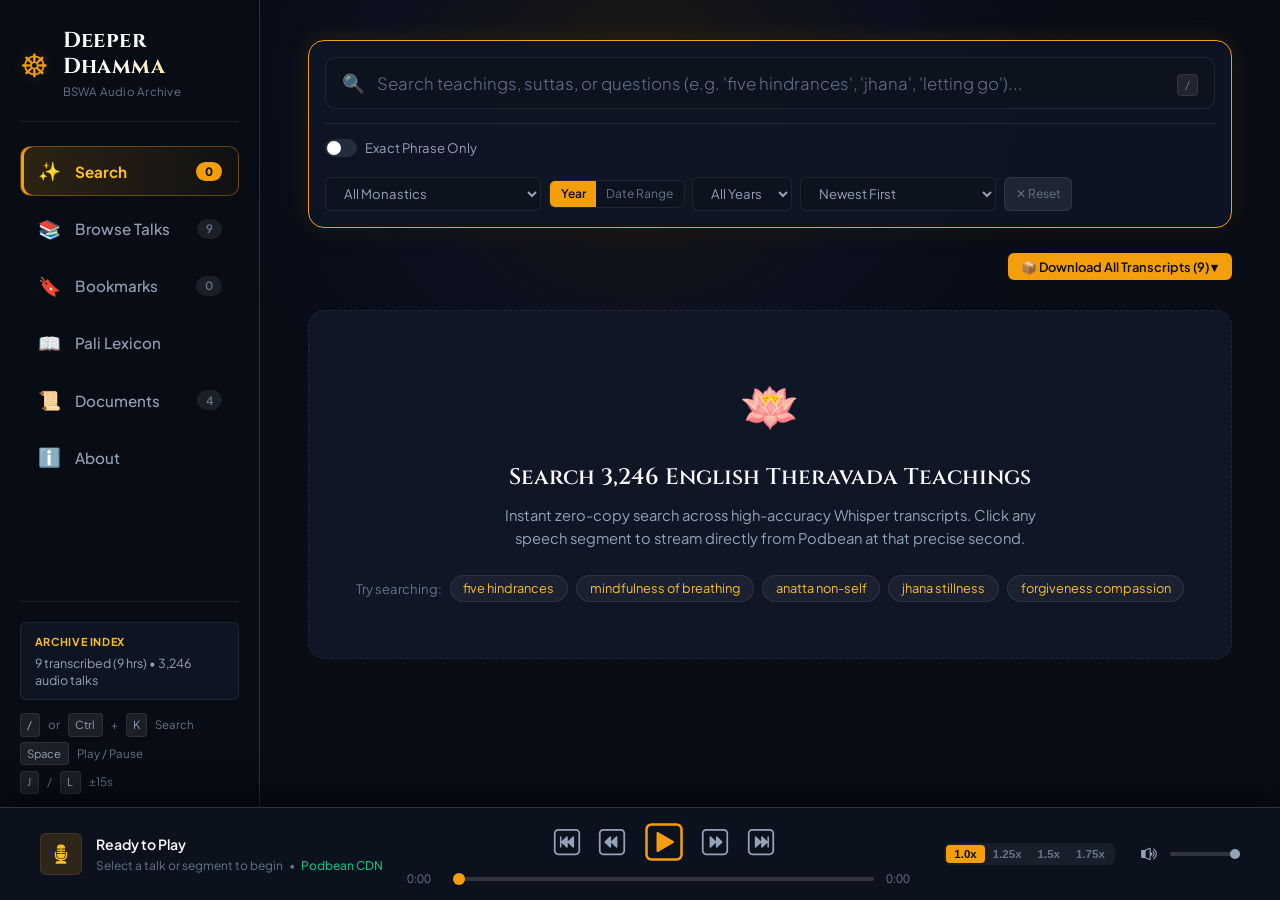
==== index.html @ 117abda8 "Deploy Deeper Dhamma v1794280942 to deeperdhamma.com (2026-11-09 22:22:22)" ====
<!DOCTYPE html>
<html lang="en">
<head>
  <meta charset="UTF-8">
  <meta name="viewport" content="width=device-width, initial-scale=1.0">
  <title>Deeper Dhamma — BSWA Study Tool, Pali Lexicon & Audio Archive</title>
  <meta name="description" content="Interactive study tool and online reference guide for 30+ years of English Theravada Buddhist teachings by Ajahn Brahm, Ajahn Brahmali, Bhante Sujato, and BSWA monastics. Features 6-tier FTS5 search, word-level audio sync, and a 2,447-term comparative Pali lexicon.">
  <meta property="og:type" content="website">
  <meta property="og:url" content="https://deeperdhamma.com/">
  <meta property="og:title" content="Deeper Dhamma — BSWA Study Tool, Pali Lexicon & Audio Archive">
  <meta property="og:description" content="Search transcripts with sub-second word synchronization, stream 3,246 English monastic talks directly from Podbean, and compare 2,447 canonical Pali terms across four teachers.">
  <meta name="twitter:card" content="summary">
  <meta name="twitter:title" content="Deeper Dhamma — BSWA Study Tool & Pali Reference Guide">
  <meta name="twitter:description" content="Interactive Theravada Buddhist transcript search, synchronized audio reader, and comparative Pali lexicon.">
  <link rel="canonical" href="https://deeperdhamma.com/">
  <meta name="theme-color" content="#0b1120">
  <link rel="manifest" href="./manifest.json">
  <link rel="icon" type="image/svg+xml" href="data:image/svg+xml,%3Csvg xmlns='http://www.w3.org/2000/svg' viewBox='0 0 64 64'%3E%3Crect width='64' height='64' rx='14' fill='%230b1120'/%3E%3Ctext x='50%25' y='54%25' dominant-baseline='middle' text-anchor='middle' font-size='40' fill='%23f59e0b'%3E%E2%98%B8%3C/text%3E%3C/svg%3E">
  <link rel="preconnect" href="https://fonts.googleapis.com">
  <link rel="preconnect" href="https://fonts.gstatic.com" crossorigin>
  <link href="https://fonts.googleapis.com/css2?family=Plus+Jakarta+Sans:wght@300;400;500;600;700;800&family=Cinzel:wght@500;700&display=swap" rel="stylesheet">
  <link rel="stylesheet" href="./style.css?v=1794280941">
  <script>window.__DEEPER_DHAMMA_VERSION__ = "1794280941";</script>
</head>
<body class="dark-theme">
  <!-- Left Navigation Sidebar -->
  <aside class="app-sidebar" id="app-sidebar">
    <div class="sidebar-top">
      <div class="sidebar-brand">
        <div class="brand-symbol" aria-hidden="true">☸</div>
        <div class="brand-text">
          <h1 class="brand-title" id="site-title">Deeper Dhamma</h1>
          <span class="brand-subtitle">BSWA Audio Archive</span>
        </div>
      </div>

      <!-- Navigation Menu -->
      <nav class="sidebar-nav" id="main-nav-tabs" aria-label="View navigation">
        <button type="button" class="tab-btn sidebar-nav-item active" id="tab-search-btn" data-tab="search-view">
          <span class="nav-icon">✨</span>
          <span class="nav-label">Search</span>
          <span class="badge" id="search-count-badge">0</span>
        </button>
        <button type="button" class="tab-btn sidebar-nav-item" id="tab-browse-btn" data-tab="browse-view">
          <span class="nav-icon">📚</span>
          <span class="nav-label">Browse Talks</span>
          <span class="badge" id="browse-count-badge">0</span>
        </button>
        <button type="button" class="tab-btn sidebar-nav-item" id="tab-bookmarks-btn" data-tab="bookmarks-view">
          <span class="nav-icon">🔖</span>
          <span class="nav-label">Bookmarks</span>
          <span class="badge" id="bookmarks-count-badge">0</span>
        </button>
        <button type="button" class="tab-btn sidebar-nav-item" id="tab-lexicon-btn" data-tab="lexicon-view">
          <span class="nav-icon">📖</span>
          <span class="nav-label">Pali Lexicon</span>
        </button>
        <button type="button" class="tab-btn sidebar-nav-item" id="tab-documents-btn" data-tab="documents-view">
          <span class="nav-icon">📜</span>
          <span class="nav-label">Documents</span>
          <span class="badge" id="docs-count-badge">4</span>
        </button>
        <button type="button" class="tab-btn sidebar-nav-item" id="tab-about-btn" data-tab="about-view">
          <span class="nav-icon">ℹ️</span>
          <span class="nav-label">About</span>
        </button>
        <button type="button" class="tab-btn sidebar-nav-item" id="tab-transcript-btn" data-tab="transcript-view" style="display: none;">
          <span class="nav-icon">📜</span>
          <span class="nav-label">Transcript</span>
        </button>
      </nav>
    </div>

    <div class="sidebar-footer">
      <div class="stat-card" id="archive-stats-badge">
        <div class="stat-card-title">Archive Index</div>
        <div class="stat-card-body" id="stat-episodes">Loading archive...</div>
      </div>
      <div class="sidebar-shortcuts-hint">
        <span><kbd>/</kbd> or <kbd>Ctrl</kbd>+<kbd>K</kbd> Search</span>
        <span><kbd>Space</kbd> Play / Pause</span>
        <span><kbd>J</kbd> / <kbd>L</kbd> &plusmn;15s</span>
      </div>
    </div>
  </aside>

  <!-- Main App Shell (Scrollable Views Area) -->
  <main class="app-main" id="main-content">
    <!-- Content Sections -->
    <section class="views-wrapper" id="views-container">
      <!-- 1. Search Results View -->
      <div class="view-panel active" id="search-view">
        <div class="search-box-wrapper">
          <div class="search-bar" id="search-bar-container">
            <span class="search-icon" aria-hidden="true">🔍</span>
            <input 
              type="search" 
              id="search-input" 
              placeholder="Search teachings, suttas, or questions (e.g. 'five hindrances', 'jhana', 'letting go')..." 
              autocomplete="off" 
              spellcheck="false" 
              aria-label="Search transcripts"
              autofocus
            >
            <button type="button" id="clear-search-btn" class="btn-icon" title="Clear search" aria-label="Clear search" style="display: none;">✕</button>
            <div class="search-shortcut" id="search-shortcut-hint">
              <kbd>/</kbd>
            </div>
          </div>

          <!-- Filter & Control Bar -->
          <div class="filter-controls" id="filter-controls">
            <div class="filter-group">
              <label class="toggle-pill" id="exact-toggle-label" title="Force exact phrase matching without typo correction or stemming">
                <input type="checkbox" id="exact-mode-checkbox">
                <span class="toggle-track"></span>
                <span class="toggle-text">Exact Phrase Only</span>
              </label>
            </div>

            <div class="filter-group select-group">
              <select id="teacher-filter-select" aria-label="Filter by Monastic Teacher">
                <option value="">All Monastics</option>
              </select>

              <!-- Date Mode Toggle: Year vs Custom Range -->
              <div class="date-filter-group" id="date-filter-group">
                <div class="date-mode-toggle" id="date-mode-toggle">
                  <button type="button" class="date-mode-btn active" id="btn-mode-year" data-mode="year" title="Filter by single year">Year</button>
                  <button type="button" class="date-mode-btn" id="btn-mode-range" data-mode="range" title="Filter by custom date range">Date Range</button>
                </div>

                <select id="year-filter-select" aria-label="Filter by Year">
                  <option value="">All Years</option>
                </select>

                <div class="date-range-inputs" id="date-range-inputs" style="display: none;">
                  <input type="date" id="start-date-input" aria-label="Start Date" title="Start Date (YYYY-MM-DD)">
                  <span class="date-sep">to</span>
                  <input type="date" id="end-date-input" aria-label="End Date" title="End Date (YYYY-MM-DD)">
                </div>
              </div>

              <select id="sort-order-select" aria-label="Sort order">
                <option value="date_desc">Newest First</option>
                <option value="date_asc">Oldest First</option>
                <option value="duration_desc">Longest Duration</option>
                <option value="rank">Best Match (Relevance)</option>
              </select>

              <button type="button" id="reset-filters-btn" class="btn-secondary btn-reset-filters" title="Reset all filters">✕ Reset</button>
            </div>
          </div>
        </div>

        <div class="results-header" id="search-results-header">
          <div class="query-meta-group" id="search-meta-bar" style="display: none;">
            <div class="query-meta" id="query-meta-text">Found results</div>
            <div class="query-tier-badge" id="query-tier-badge">Tier 1: Exact</div>
          </div>
          <div class="search-actions-bar" id="search-actions-bar">
            <!-- Filtered Archive Download Dropdown -->
            <div class="download-dropdown-wrapper" id="filtered-archive-dropdown-wrapper" style="display: none;">
              <button type="button" class="btn-secondary download-dropdown-btn" id="btn-download-filtered-archive" title="Download all matching transcripts into a ZIP archive">
                📥 Download Filtered Archive (<span id="filtered-archive-count">0</span>) ▾
              </button>
              <div class="download-dropdown-menu" id="filtered-archive-menu">
                <div class="dropdown-menu-header">Export Filtered Results (.zip)</div>
                <button type="button" class="download-option" data-format="md">
                  <span class="download-opt-icon">📝</span>
                  <div class="download-opt-text">
                    <span class="download-opt-title">Markdown Archive</span>
                    <span class="download-opt-desc">Formatted notes with frontmatter & timestamps</span>
                  </div>
                  <span class="download-opt-badge">.md</span>
                </button>
                <button type="button" class="download-option" data-format="txt">
                  <span class="download-opt-icon">📄</span>
                  <div class="download-opt-text">
                    <span class="download-opt-title">Plain Text Archive</span>
                    <span class="download-opt-desc">Clean transcript text with turn timings</span>
                  </div>
                  <span class="download-opt-badge">.txt</span>
                </button>
                <button type="button" class="download-option" data-format="srt">
                  <span class="download-opt-icon">🎬</span>
                  <div class="download-opt-text">
                    <span class="download-opt-title">SubRip Subtitles Archive</span>
                    <span class="download-opt-desc">Standard subtitle cues for VLC & media players</span>
                  </div>
                  <span class="download-opt-badge">.srt</span>
                </button>
                <button type="button" class="download-option" data-format="vtt">
                  <span class="download-opt-icon">🌐</span>
                  <div class="download-opt-text">
                    <span class="download-opt-title">WebVTT Captions Archive</span>
                    <span class="download-opt-desc">Standard web caption track with speaker cues</span>
                  </div>
                  <span class="download-opt-badge">.vtt</span>
                </button>
                <button type="button" class="download-option" data-format="json">
                  <span class="download-opt-icon">📊</span>
                  <div class="download-opt-text">
                    <span class="download-opt-title">JSON Data Archive</span>
                    <span class="download-opt-desc">Structured transcript objects & turns</span>
                  </div>
                  <span class="download-opt-badge">.json</span>
                </button>
              </div>
            </div>

            <!-- Download All Transcripts Archive Dropdown -->
            <div class="download-dropdown-wrapper" id="all-archive-dropdown-wrapper">
              <button type="button" class="btn-primary download-dropdown-btn" id="btn-download-all-archive" title="Download all transcribed talks in the library into a ZIP archive">
                📦 Download All Transcripts ▾
              </button>
              <div class="download-dropdown-menu" id="all-archive-menu">
                <div class="dropdown-menu-header">Export Complete Library (.zip)</div>
                <button type="button" class="download-option" data-format="md">
                  <span class="download-opt-icon">📝</span>
                  <div class="download-opt-text">
                    <span class="download-opt-title">Markdown Archive</span>
                    <span class="download-opt-desc">All transcribed talks in Markdown</span>
                  </div>
                  <span class="download-opt-badge">.md</span>
                </button>
                <button type="button" class="download-option" data-format="txt">
                  <span class="download-opt-icon">📄</span>
                  <div class="download-opt-text">
                    <span class="download-opt-title">Plain Text Archive</span>
                    <span class="download-opt-desc">All transcribed talks in plain text</span>
                  </div>
                  <span class="download-opt-badge">.txt</span>
                </button>
                <button type="button" class="download-option" data-format="srt">
                  <span class="download-opt-icon">🎬</span>
                  <div class="download-opt-text">
                    <span class="download-opt-title">SubRip Subtitles Archive</span>
                    <span class="download-opt-desc">All talks formatted for media players</span>
                  </div>
                  <span class="download-opt-badge">.srt</span>
                </button>
                <button type="button" class="download-option" data-format="vtt">
                  <span class="download-opt-icon">🌐</span>
                  <div class="download-opt-text">
                    <span class="download-opt-title">WebVTT Captions Archive</span>
                    <span class="download-opt-desc">All talks in WebVTT web captions</span>
                  </div>
                  <span class="download-opt-badge">.vtt</span>
                </button>
                <button type="button" class="download-option" data-format="json">
                  <span class="download-opt-icon">📊</span>
                  <div class="download-opt-text">
                    <span class="download-opt-title">JSON Data Archive</span>
                    <span class="download-opt-desc">Full archive as structured JSON files</span>
                  </div>
                  <span class="download-opt-badge">.json</span>
                </button>
              </div>
            </div>
          </div>
        </div>

        <!-- Initial Placeholder State -->
        <div class="empty-state" id="search-empty-state">
          <div class="empty-icon">🪷</div>
          <h2>Search 3,246 English Theravada Teachings</h2>
          <p>Instant zero-copy search across high-accuracy Whisper transcripts. Click any speech segment to stream directly from Podbean at that precise second.</p>
          <div class="example-chips" id="example-queries">
            <span>Try searching:</span>
            <button type="button" class="chip-btn" data-query="five hindrances">five hindrances</button>
            <button type="button" class="chip-btn" data-query="mindfulness of breathing">mindfulness of breathing</button>
            <button type="button" class="chip-btn" data-query="anatta non-self">anatta non-self</button>
            <button type="button" class="chip-btn" data-query="jhana stillness">jhana stillness</button>
            <button type="button" class="chip-btn" data-query="forgiveness compassion">forgiveness compassion</button>
          </div>
        </div>

        <!-- Results List -->
        <div class="results-list" id="search-results-list" style="display: none;"></div>
      </div>

      <!-- 2. Browse Episodes View -->
      <div class="view-panel" id="browse-view">
        <div class="browse-header">
          <div class="browse-header-info">
            <h2>Archive Catalog</h2>
            <p class="section-desc">Browse talks and retreats. All talks stream directly in the audio player; transcribed talks include word-synced text.</p>
          </div>
          <div class="browse-filter-bar">
            <button type="button" id="browse-transcribed-only-btn" class="btn-toggle-transcribed active" aria-pressed="true" title="Show only talks with full synchronized transcripts (click to browse all 3,246 English audio talks)">
              <span class="toggle-check-icon" id="browse-transcribed-icon">✓</span>
              <span id="browse-transcribed-label">Transcribed Only</span>
            </button>
            <select id="browse-teacher-filter-select" aria-label="Filter by Monastic Teacher">
              <option value="">All Monastics</option>
            </select>
            <select id="browse-year-filter-select" aria-label="Filter by Year">
              <option value="">All Years</option>
            </select>
          </div>
        </div>
        <div class="browse-grid" id="browse-episodes-grid">
          <div class="loading-spinner">Loading talks...</div>
        </div>
        <div class="browse-load-more-wrap" id="browse-load-more-wrap" style="display: none;">
          <button type="button" class="btn-secondary btn-load-more" id="btn-browse-load-more">
            + Load More Talks
          </button>
        </div>
      </div>

      <!-- Bookmarks View -->
      <div class="view-panel" id="bookmarks-view">
        <div class="bookmarks-header">
          <div class="bookmarks-header-info">
            <h2>Bookmarked Talks</h2>
            <p class="section-desc">Quickly access, organize, and reorder your saved talks for fast offline recall.</p>
          </div>
          <div class="bookmarks-actions-bar">
            <button type="button" class="btn-secondary" id="btn-clear-bookmarks" style="display: none;" title="Remove all saved bookmarks">
              ✕ Clear All
            </button>
          </div>
        </div>

        <div class="bookmarks-status-bar" id="bookmarks-status-bar" style="display: none;">
          <span id="bookmarks-status-count">0 saved talks</span>
          <span class="bookmarks-reorder-hint">Tip: Drag items or use ▲ / ▼ to reorder your bookmarks.</span>
        </div>

        <div class="bookmarks-list" id="bookmarks-list">
          <div class="empty-state">
            <div class="empty-icon">🔖</div>
            <h2>No Bookmarked Talks Yet</h2>
            <p>Click the bookmark ribbon icon (🔖) on any talk in Search or Browse to store it locally for fast recall.</p>
          </div>
        </div>
      </div>

      <!-- 3. Pali Lexicon View -->
      <div class="view-panel" id="lexicon-view">
        <div class="lexicon-header">
          <h2>Buddhism Doctrinal Reference Lexicon</h2>
          <p class="section-desc">Canonical Pali terminology and pronunciation definitions curated from SuttaCentral and BSWA retreat teachers.</p>
          <div class="lexicon-search-bar">
            <input type="search" id="lexicon-search-input" placeholder="Look up Pali or English term (e.g. samadhi, kamma, nibbidā)..." autocomplete="off">
          </div>

          <!-- Mode Switcher & Sort Controls -->
          <div class="lexicon-controls-bar">
            <div class="lexicon-mode-toggle" id="lexicon-mode-toggle">
              <button type="button" class="lexicon-mode-btn active" id="btn-lexicon-core" data-mode="core" title="Curated core meditation and doctrinal vocabulary">⭐ Standard Core Terms</button>
              <button type="button" class="lexicon-mode-btn" id="btn-lexicon-all" data-mode="all" title="Browse all canonical Pali terms">📖 Browse All Terms</button>
            </div>

            <div class="lexicon-controls-right">
              <button type="button" class="btn-lexicon-sources" id="btn-lex-sources" title="View canonical offline reference documents and integrity hashes">
                📜 Authority Documents
              </button>
              <div class="lexicon-sort-wrapper">
                <select id="lexicon-sort-select" aria-label="Sort terms">
                  <option value="pali_asc">Pali (A → Z)</option>
                  <option value="teacher_first">Teacher Glosses First</option>
                </select>
              </div>
            </div>
          </div>

          <!-- Category Filter Bar -->
          <div class="lexicon-category-bar" id="lexicon-category-bar">
            <span class="filter-label">Category:</span>
            <button type="button" class="cat-pill active" data-cat="all">All</button>
            <button type="button" class="cat-pill" data-cat="meditation">Meditation</button>
            <button type="button" class="cat-pill" data-cat="doctrine">Doctrine</button>
            <button type="button" class="cat-pill" data-cat="sutta_canon">Sutta Canon</button>
            <button type="button" class="cat-pill" data-cat="vinaya">Vinaya</button>
            <button type="button" class="cat-pill" data-cat="monastic_life">Monastic Life</button>
          </div>

          <!-- Alphabet A-Z Bar (for Browse All mode) -->
          <div class="lexicon-alphabet-bar" id="lexicon-alphabet-bar" style="display: none;">
            <span class="filter-label">Letter:</span>
            <button type="button" class="alpha-btn active" data-letter="all">All</button>
            <button type="button" class="alpha-btn" data-letter="a">A</button>
            <button type="button" class="alpha-btn" data-letter="b">B</button>
            <button type="button" class="alpha-btn" data-letter="c">C</button>
            <button type="button" class="alpha-btn" data-letter="d">D</button>
            <button type="button" class="alpha-btn" data-letter="e">E</button>
            <button type="button" class="alpha-btn" data-letter="g">G</button>
            <button type="button" class="alpha-btn" data-letter="h">H</button>
            <button type="button" class="alpha-btn" data-letter="i">I</button>
            <button type="button" class="alpha-btn" data-letter="j">J</button>
            <button type="button" class="alpha-btn" data-letter="k">K</button>
            <button type="button" class="alpha-btn" data-letter="m">M</button>
            <button type="button" class="alpha-btn" data-letter="n">N</button>
            <button type="button" class="alpha-btn" data-letter="p">P</button>
            <button type="button" class="alpha-btn" data-letter="r">R</button>
            <button type="button" class="alpha-btn" data-letter="s">S</button>
            <button type="button" class="alpha-btn" data-letter="t">T</button>
            <button type="button" class="alpha-btn" data-letter="u">U</button>
            <button type="button" class="alpha-btn" data-letter="v">V</button>
            <button type="button" class="alpha-btn" data-letter="y">Y</button>
          </div>

          <!-- Status / Count Meta -->
          <div class="lexicon-meta-bar" id="lexicon-meta-bar">
            <span id="lexicon-count-text">Loading canonical terms...</span>
          </div>
        </div>

        <div class="lexicon-results" id="lexicon-results-list">
          <div class="loading-spinner">Loading doctrinal terms...</div>
        </div>

        <!-- Pagination Controls -->
        <div class="lexicon-pagination" id="lexicon-pagination" style="display: none;">
          <div class="page-nav-group">
            <button type="button" class="btn-page" id="btn-lex-first" title="First Page">« First</button>
            <button type="button" class="btn-page" id="btn-lex-prev" title="Previous Page">‹ Prev</button>
            <span class="page-indicator" id="lex-page-indicator">Page 1 of 1</span>
            <button type="button" class="btn-page" id="btn-lex-next" title="Next Page">Next ›</button>
            <button type="button" class="btn-page" id="btn-lex-last" title="Last Page">Last »</button>
          </div>
          <div class="page-size-group">
            <label for="lex-limit-select">Show:</label>
            <select id="lex-limit-select" class="limit-select" title="Items per page">
              <option value="25" selected>25</option>
              <option value="50">50</option>
              <option value="100">100</option>
            </select>
          </div>
        </div>
      </div>

      <!-- 4. Canonical Authority Source Documents View -->
      <div class="view-panel" id="documents-view">
        <div class="documents-header">
          <div class="documents-header-info">
            <h2>Canonical Authority Source Documents</h2>
            <p class="section-desc">Offline, bitstream-verified reference texts, glossaries, and Vinaya treatises stored directly in SQLite.</p>
          </div>

          <!-- Document Selection Tabs Bar -->
          <div class="doc-tabs-bar" id="doc-tabs-bar">
            <button type="button" class="doc-tab-btn active" data-doc-id="1" id="doc-tab-btn-1">
              <span class="doc-tab-icon">📘</span>
              <span class="doc-tab-text">
                <span class="doc-tab-name">Bodhi &amp; Sujato Glossary</span>
                <span class="doc-tab-sub">1,063 Terms Comparative Table</span>
              </span>
            </button>
            <button type="button" class="doc-tab-btn" data-doc-id="2" id="doc-tab-btn-2">
              <span class="doc-tab-icon">📙</span>
              <span class="doc-tab-text">
                <span class="doc-tab-name">Brahmali Vinaya Piṭaka</span>
                <span class="doc-tab-sub">1,309 Terms Monastic Law Table</span>
              </span>
            </button>
            <button type="button" class="doc-tab-btn" data-doc-id="3" id="doc-tab-btn-3">
              <span class="doc-tab-icon">🪷</span>
              <span class="doc-tab-text">
                <span class="doc-tab-name">The Word of the Buddha</span>
                <span class="doc-tab-sub">55 Terms Ajahn Brahm 2024 PDF</span>
              </span>
            </button>
            <button type="button" class="doc-tab-btn" data-doc-id="4" id="doc-tab-btn-4">
              <span class="doc-tab-icon">🏛️</span>
              <span class="doc-tab-text">
                <span class="doc-tab-name">SuttaCentral Tipiṭaka Canon</span>
                <span class="doc-tab-sub">219 Nikāya &amp; Sutta Titles</span>
              </span>
            </button>
          </div>
        </div>

        <!-- Document Content Container -->
        <div class="document-display-card" id="document-display-card">
          <div class="document-meta-header" id="document-meta-header">
            <div class="doc-meta-main">
              <h3 class="doc-meta-title" id="doc-active-title">Loading document...</h3>
              <div class="doc-meta-byline" id="doc-active-byline"></div>
            </div>
            <div class="doc-meta-actions" style="display: flex; gap: 0.5rem; flex-wrap: wrap;">
              <a href="#" target="_blank" rel="noopener noreferrer" class="btn-secondary" id="doc-active-mirror-link" title="Download or inspect the raw upstream archive file (JSON/HTML/PDF) used to compile this database">
                📦 Raw Archive File ↗
              </a>
              <a href="#" target="_blank" rel="noopener noreferrer" class="btn-primary" id="doc-active-remote-link">
                Open Canonical Source ↗
              </a>
            </div>
          </div>

          <div class="doc-meta-chips" id="doc-meta-chips">
            <span class="meta-chip" id="doc-chip-retrieved">📅 Retrieved: -</span>
            <span class="meta-chip" id="doc-chip-format">📄 Format: -</span>
            <span class="meta-chip" id="doc-chip-size">💾 Size: -</span>
            <span class="meta-chip meta-chip-sha" id="doc-chip-sha" title="Full SHA-256 Checksum">🔒 SHA-256: -</span>
          </div>

          <!-- In-Document Search / Filter Input -->
          <div class="doc-search-wrapper" id="doc-search-wrapper">
            <span class="doc-search-icon">🔍</span>
            <input type="search" id="doc-filter-input" placeholder="Search / filter entries in this document (e.g. 'samadhi', 'craving', 'patimokkha')..." autocomplete="off">
            <button type="button" id="clear-doc-filter-btn" class="btn-icon" style="display: none;" title="Clear filter">✕</button>
            <span class="doc-filter-count" id="doc-filter-count"></span>
          </div>

          <!-- Rendered Content Body -->
          <div class="doc-rendered-body" id="doc-rendered-body">
            <div class="loading-spinner">Loading canonical document...</div>
          </div>
        </div>
      </div>

      <!-- About Deeper Dhamma View -->
      <div class="view-panel" id="about-view">
        <div class="about-container">
          <!-- Hero Header -->
          <div class="about-hero">
            <div class="about-hero-badge">☸ Theravada Buddhist Audio Archive &amp; Study Platform</div>
            <h2 class="about-hero-title">Deeper Dhamma</h2>
            <p class="about-hero-lead">
              An open, interactive research portal and study companion bridging 30+ years of oral Buddhist teachings with sub-second word-level audio synchronization, 6-tier FTS5 search, and canonical Pali lexicon references.
            </p>
            <div class="about-hero-chips">
              <span class="about-chip"><span class="chip-icon">🪷</span> 3,246 English Monastic Talks</span>
              <span class="about-chip"><span class="chip-icon">⏱️</span> 1994 – Present Audio Heritage</span>
              <span class="about-chip"><span class="chip-icon">📖</span> 2,447 Pali Lexicon Terms</span>
              <span class="about-chip"><span class="chip-icon">⚡</span> Sub-5ms Client-Side Search</span>
              <span class="about-chip"><span class="chip-icon">🔒</span> Privacy-Focused (Anonymous Diagnostics Only)</span>
            </div>
          </div>

          <!-- Section 1: The Mission & Historical Audio Heritage -->
          <section class="about-section">
            <div class="about-section-header">
              <span class="about-section-icon">🏛️</span>
              <div>
                <h3 class="about-section-title">The Audio Heritage &amp; Mission</h3>
                <p class="about-section-subtitle">Preserving and opening access to thirty years of oral Dhamma</p>
              </div>
            </div>
            <div class="about-card about-prose-card">
              <p>
                Founded in 1973 in Perth, the <strong>Buddhist Society of Western Australia (BSWA)</strong> has grown into one of the world's most vibrant centers for early Buddhist monastic training, meditation retreats, and public Dhamma teachings. Over three decades, the monastics of Bodhinyana Monastery, Dhammasara Nuns Monastery, and the Armadale Meditation Centre have offered thousands of Friday evening public talks, weekend Sutta study workshops, and 9-day meditation retreats at Jhana Grove.
              </p>
              <p>
                Historically recorded onto analog cassettes, digital mini-discs, and MP3 files—and later distributed via the <em>Deeper Dhamma</em> podcast feed on Podbean—these teachings represent an irreplaceable treasure of practical meditation instruction, sutta analysis, and compassionate monastic wisdom.
              </p>
              <p>
                <strong>Curated English Archive:</strong> The Deeper Dhamma collection indexes <strong>3,246 English-language monastic recordings</strong> spanning over thirty years. Non-English talks (such as Sinhala, Thai, Chinese, and Vietnamese translations) and duplicate defunct feeds have been excluded to guarantee that search indexes, transcripts, and word alignments remain 100% focused on English oral Dhamma teachings.
              </p>
              <p>
                <strong>The Deeper Dhamma Solution:</strong> This platform transforms the entire audio archive into an instant, searchable, studyable knowledge base. Audio streams 1:1 bit-for-bit from official Podbean servers, while every spoken word is mapped in real time to high-precision transcripts, canonical dictionaries, and authoritative source texts.
              </p>
            </div>
          </section>

          <!-- Section 2: Dāna, Acknowledgments & Heritage -->
          <section class="about-section">
            <div class="about-section-header">
              <span class="about-section-icon">🤝</span>
              <div>
                <h3 class="about-section-title">Dāna, Acknowledgments &amp; Heritage</h3>
                <p class="about-section-subtitle">Honoring the ancient tradition of freely sharing the Dhamma</p>
              </div>
            </div>
            <div class="about-card about-dana-card">
              <div class="dana-symbol">☸</div>
              <div class="dana-content">
                <h4 class="dana-title">The Principle of Dāna (Free Offering)</h4>
                <p class="dana-lead">
                  <em>"Sabbadānaṃ dhammadānaṃ jināti"</em> — The gift of Dhamma excels all gifts. (Dhp 354)
                </p>
                <p>
                  In accordance with the monastic Vinaya and the living Buddhist tradition of generosity (<em>dāna</em>), the Dhamma teachings are priceless and freely accessible to everyone without paywalls, subscriptions, or advertisements. To help cover ongoing infrastructure costs, maintenance, and continuous open-source software development, voluntary donations (<em>dāna</em>) are gratefully welcomed to support the upkeep and future enhancement of this platform.
                </p>
                <!-- Site Upkeep Support Banner (Pending Ko-fi setup)
                <div class="dana-support-banner" id="dana-support-banner">
                  <span class="support-banner-icon">💛</span>
                  <div class="support-banner-content">
                    <strong>Support Site Upkeep &amp; Ongoing Maintenance</strong>
                    <p>
                      Voluntary contributions directly help cover infrastructure costs, technical maintenance, and ongoing feature development.
                    </p>
                  </div>
                  <a href="#donate" class="btn-donate-support btn-donate-site" id="btn-donate-site" title="Support site upkeep, infrastructure costs, and technical development">
                    💛 Support Site Upkeep
                  </a>
                </div>
                -->
                <div class="dana-links-grid">
                  <div class="dana-link-card dana-bswa-card">
                    <div class="dana-card-main">
                      <span class="dana-link-icon">🏛️</span>
                      <div>
                        <strong>Buddhist Society of Western Australia (BSWA)</strong>
                        <span>Support the monastic Sangha, Bodhinyana, and Dhammasara</span>
                      </div>
                    </div>
                    <a href="https://bswa.org/support-us/" target="_blank" rel="noopener noreferrer" class="btn-donate-support btn-donate-bswa" id="btn-donate-bswa" title="Donate directly to the Buddhist Society of Western Australia">
                      🏛️ Donate to BSWA.org ↗
                    </a>
                  </div>
                  <div class="dana-link-card dana-sc-card">
                    <div class="dana-card-main">
                      <span class="dana-link-icon">📜</span>
                      <div>
                        <strong>SuttaCentral</strong>
                        <span>Early Buddhist texts, Pali translations, parallels, and dictionary lookup</span>
                      </div>
                    </div>
                    <a href="https://suttacentral.net/donate-now?lang=en" target="_blank" rel="noopener noreferrer" class="btn-donate-support btn-donate-sc" id="btn-donate-sc" title="Donate directly to SuttaCentral">
                      📜 Donate to SuttaCentral ↗
                    </a>
                  </div>
                  <a href="https://podcast.bswa.org/" target="_blank" rel="noopener noreferrer" class="dana-link-card">
                    <span class="dana-link-icon">🎙️</span>
                    <div>
                      <strong>BSWA Deeper Dhamma Podcast</strong>
                      <span>Official Podbean audio host for BSWA historical retreats and talks &rarr;</span>
                    </div>
                  </a>
                </div>
                <p class="dana-closing">
                  May all practitioners who use this tool deepen in wisdom, tranquility, and compassion.<br>
                  <em>Sabbe sattā sukhi hontu — May all beings be well and peaceful.</em>
                </p>
              </div>
            </div>
          </section>

          <!-- Section 3: Core Study Features -->
          <section class="about-section">
            <div class="about-section-header">
              <span class="about-section-icon">✨</span>
              <div>
                <h3 class="about-section-title">Core Features &amp; Study Tools</h3>
                <p class="about-section-subtitle">Designed for deep contemplation, research, and seamless listening</p>
              </div>
            </div>
            <div class="about-features-grid">
              <div class="about-feature-card">
                <div class="feature-card-icon">⚡</div>
                <h4 class="feature-card-title">Sub-Second Word Synchronization</h4>
                <p class="feature-card-text">
                  Listen while you read. As audio streams from Podbean, each spoken word is dynamically highlighted in real time. Click on any sentence, timestamp, or word to immediately seek playback to that exact syllable.
                </p>
                <div class="feature-card-meta">
                  <span class="meta-tag">Track (Teleprompter)</span>
                  <span class="meta-tag">On (Highlight Only)</span>
                  <span class="meta-tag">Off (Static Text)</span>
                </div>
              </div>

              <div class="about-feature-card">
                <div class="feature-card-icon">🔍</div>
                <h4 class="feature-card-title">6-Tier Zero-Latency Full-Text Search</h4>
                <p class="feature-card-text">
                  Powered by SQLite FTS5 running directly in your browser. Searches hundreds of thousands of speech turns in under 5 milliseconds. Features exact phrase matching, proximity queries, diacritic folding (e.g. <em>jhana</em> matches <em>jhāna</em>), and typo-tolerant prefix search.
                </p>
                <div class="feature-card-meta">
                  <span class="meta-tag">&lt; 5ms Latency</span>
                  <span class="meta-tag">Teacher &amp; Date Filters</span>
                  <span class="meta-tag">Exact Phrase Mode</span>
                </div>
              </div>

              <div class="about-feature-card">
                <div class="feature-card-icon">📖</div>
                <h4 class="feature-card-title">Live Pali Lexicon Companion</h4>
                <p class="feature-card-text">
                  A curated database of 2,447+ canonical Pali terms and doctrinal definitions. During audio playback, a real-time rolling companion window tracks spoken concepts and displays definitions, etymology, and Sutta citations alongside the transcript.
                </p>
                <div class="feature-card-meta">
                  <span class="meta-tag">Bodhi &amp; Sujato Concordance</span>
                  <span class="meta-tag">Brahm &amp; Brahmali Glosses</span>
                  <span class="meta-tag">Live Spoken Tracking</span>
                </div>
              </div>

              <div class="about-feature-card">
                <div class="feature-card-icon">📜</div>
                <h4 class="feature-card-title">Canonical Authority Documents</h4>
                <p class="feature-card-text">
                  Direct access to offline reference documents: the Bodhi &amp; Sujato Comparative Glossary (1,063 terms), Brahmali Vinaya Piṭaka (1,309 monastic law terms), The Word of the Buddha (Ajahn Brahm 2024 glossary), and Tipiṭaka Nikāya titles with full SHA-256 bitstream checksums.
                </p>
                <div class="feature-card-meta">
                  <span class="meta-tag">Offline SQLite DB</span>
                  <span class="meta-tag">SHA-256 Verified</span>
                  <span class="meta-tag">Raw Upstream Mirrors</span>
                </div>
              </div>

              <div class="about-feature-card">
                <div class="feature-card-icon">🔖</div>
                <h4 class="feature-card-title">Local Bookmarks &amp; Fluid Card Physics</h4>
                <p class="feature-card-text">
                  Save talks to your personal study list with a single click. Enjoy tactile drag-and-drop card physics with FLIP animations or quick ▲ / ▼ controls to arrange talks into custom playlists. Stored 100% locally in your browser.
                </p>
                <div class="feature-card-meta">
                  <span class="meta-tag">Zero Server Bloat</span>
                  <span class="meta-tag">Drag &amp; Drop Physics</span>
                  <span class="meta-tag">Persistent Storage</span>
                </div>
              </div>

              <div class="about-feature-card">
                <div class="feature-card-icon">📦</div>
                <h4 class="feature-card-title">Lossless Multi-Format Exports</h4>
                <p class="feature-card-text">
                  Download transcripts on demand for single talks, filtered search queries, or the complete library. Formats include Markdown (.md) with frontmatter, Plain Text (.txt), SubRip subtitles (.srt) for VLC/media players, WebVTT (.vtt), and structured JSON (.json).
                </p>
                <div class="feature-card-meta">
                  <span class="meta-tag">ZIP Archive Generator</span>
                  <span class="meta-tag">5 Standard Formats</span>
                  <span class="meta-tag">Client-Side Compression</span>
                </div>
              </div>
            </div>
          </section>

          <!-- Section 4: Technical Architecture & Privacy -->
          <section class="about-section">
            <div class="about-section-header">
              <span class="about-section-icon">⚙️</span>
              <div>
                <h3 class="about-section-title">Technical Architecture &amp; Data Integrity</h3>
                <p class="about-section-subtitle">How Deeper Dhamma achieves speed, privacy, and acoustic fidelity</p>
              </div>
            </div>
            <div class="about-arch-grid">
              <div class="about-card arch-card">
                <div class="arch-card-header">
                  <span class="arch-badge">Client-Side WASM</span>
                  <h4 class="arch-title">100% Serverless &amp; Privacy-Focused</h4>
                </div>
                <p class="arch-desc">
                  The entire database, full-text index, and query engine run directly in your web browser using official SQLite compiled to WebAssembly (WASM). Operating inside a dedicated Web Worker with Origin Private File System (OPFS) and IndexedDB caching, searches complete with zero server round-trips.
                </p>
                <ul class="arch-checklist">
                  <li>✓ Privacy-focused: collects only anonymous usage telemetry and error diagnostics strictly for site improvements</li>
                  <li>✓ No third-party ad networks, tracking pixels, or monetization of personal data</li>
                  <li>✓ No account registration, passwords, or paywalls</li>
                  <li>✓ Progressive Web App (PWA) offline shell caching via Service Worker</li>
                </ul>
              </div>

              <div class="about-card arch-card">
                <div class="arch-card-header">
                  <span class="arch-badge">CUDA Float16 ASR</span>
                  <h4 class="arch-title">High-Accuracy Speech-to-Text</h4>
                </div>
                <p class="arch-desc">
                  Transcriptions are generated using <code>faster-whisper-large-v3</code> in float16 precision on NVIDIA CUDA, configured for sequential transcription (<code>batch_size=1</code>) with tuned Silero Voice Activity Detection (VAD).
                </p>
                <ul class="arch-checklist">
                  <li>✓ 100% speech capture with zero dropped words or boundary truncation</li>
                  <li>✓ Preserves quiet monastic speech, gentle laughs, and meditative pauses</li>
                  <li>✓ Dynamic teacher prompt steering conditioned on canonical Pali vocabulary</li>
                </ul>
              </div>

              <div class="about-card arch-card">
                <div class="arch-card-header">
                  <span class="arch-badge">ECAPA-TDNN</span>
                  <h4 class="arch-title">Era-Aware Voiceprints &amp; Diarization</h4>
                </div>
                <p class="arch-desc">
                  Speaker diarization utilizes 192-dimensional SpeechBrain ECAPA-TDNN embeddings cataloging monastics across historical eras (1994–2003, 2004–2014, 2015–present).
                </p>
                <ul class="arch-checklist">
                  <li>✓ Distinguishes primary teachers, retreat coordinators, and audience Q&amp;A</li>
                  <li>✓ Hysteresis smoothing eliminates false speaker flips on solo monologues</li>
                  <li>✓ Splits dialogue exchanges at natural conversational pauses (&ge; 0.45s)</li>
                </ul>
              </div>

              <div class="about-card arch-card">
                <div class="arch-card-header">
                  <span class="arch-badge">Pristine Bitstream</span>
                  <h4 class="arch-title">Bitstream Parity &amp; Seek Calibration</h4>
                </div>
                <p class="arch-desc">
                  Audio is streamed 1:1 bit-for-bit from Podbean's official CDN without re-encoding or container modification.
                </p>
                <ul class="arch-checklist">
                  <li>✓ VBR header seek calibration eliminates cross-browser audio drift</li>
                  <li>✓ Pinpoint seek accuracy in Chrome, Firefox, Safari, and iOS WebKit</li>
                  <li>✓ Anti-drift terminology normalization guarantees canonical Pali spelling</li>
                </ul>
              </div>
            </div>
          </section>

          <!-- Section 5: Monastic Teachers Featured -->
          <section class="about-section">
            <div class="about-section-header">
              <span class="about-section-icon">🪷</span>
              <div>
                <h3 class="about-section-title">Monastic Teachers Featured</h3>
                <p class="about-section-subtitle">Centuries of Theravada Forest Tradition lineage preserved in voice</p>
              </div>
            </div>
            <div class="about-teachers-grid">
              <div class="about-teacher-card">
                <div class="teacher-avatar">☸</div>
                <div class="teacher-content">
                  <h4 class="teacher-name">Ajahn Brahm (Ajahn Brahmavamso)</h4>
                  <span class="teacher-role">Abbot of Bodhinyana Monastery &bull; Spiritual Director of the BSWA</span>
                  <p class="teacher-bio">
                    Born in London, Ajahn Brahm studied theoretical physics at Cambridge University before ordaining in Thailand at age 23 under the renowned meditation master Venerable Ajahn Chah of the Thai Forest Tradition. For over forty years, he has guided Bodhinyana Monastery in Serpentine, WA. World-renowned for his lucid, deeply practical teachings on meditation, the four jhānas, unconditional forgiveness, and joyful letting go, his talks are characterized by profound wisdom, accessibility, and delightful humor.
                  </p>
                </div>
              </div>

              <div class="about-teacher-card">
                <div class="teacher-avatar">📜</div>
                <div class="teacher-content">
                  <h4 class="teacher-name">Ajahn Brahmali</h4>
                  <span class="teacher-role">Senior Resident Monk &bull; Pali &amp; Vinaya Scholar</span>
                  <p class="teacher-bio">
                    Born in Norway, Ajahn Brahmali ordained in 1996 under Venerable Ajahn Chah and Ajahn Brahm. A resident teacher at Bodhinyana Monastery, he is one of the world's foremost scholars and English translators of the Vinaya Piṭaka (the Buddhist Monastic Code), completed for SuttaCentral. He regularly teaches comprehensive Sutta courses, Pali language workshops, and meditation retreats, making ancient canonical texts vivid and deeply relevant for contemporary practitioners.
                  </p>
                </div>
              </div>

              <div class="about-teacher-card">
                <div class="teacher-avatar">🏛️</div>
                <div class="teacher-content">
                  <h4 class="teacher-name">Bhante Sujato</h4>
                  <span class="teacher-role">Co-Founder of SuttaCentral &bull; Early Buddhist Texts Scholar</span>
                  <p class="teacher-bio">
                    Ordained in 1994 in Thailand under the Thai Forest Tradition, Bhante Sujato is former Abbot of Santi Forest Monastery and co-founder of SuttaCentral. He is celebrated for his historic complete English translation of the four Pali Nikāyas (Dīgha, Majjhima, Saṃyutta, and Aṅguttara), rendering canonical scriptures into plain, clear, gender-inclusive English freely available in the public domain worldwide.
                  </p>
                </div>
              </div>

              <div class="about-teacher-card">
                <div class="teacher-avatar">🪷</div>
                <div class="teacher-content">
                  <h4 class="teacher-name">Ayya Vayama &amp; BSWA Sangha</h4>
                  <span class="teacher-role">Pioneer Theravada Bhikkhunī &bull; Monastic Sangha</span>
                  <p class="teacher-bio">
                    Ayya Vayama (1952–2021) was an Australian Buddhist nun who was instrumental in founding Dhammasara Nuns Monastery in Gidgegannup, WA—the first forest monastery for women in the Southern Hemisphere. Her talks, along with teachings by visiting monastics and Sangha members across 30 years, are preserved here for future generations.
                  </p>
                </div>
              </div>
            </div>
          </section>

          <!-- Section 6: Keyboard Shortcuts & Tips -->
          <section class="about-section">
            <div class="about-section-header">
              <span class="about-section-icon">⌨️</span>
              <div>
                <h3 class="about-section-title">Keyboard Shortcuts &amp; Navigation</h3>
                <p class="about-section-subtitle">Quick controls for seamless desktop and mobile study</p>
              </div>
            </div>
            <div class="about-card">
              <div class="shortcuts-grid">
                <div class="shortcut-item">
                  <div class="shortcut-keys"><kbd>/</kbd> or <kbd>Ctrl</kbd>+<kbd>K</kbd></div>
                  <div class="shortcut-desc">Focus Search input from anywhere in the app</div>
                </div>
                <div class="shortcut-item">
                  <div class="shortcut-keys"><kbd>Space</kbd></div>
                  <div class="shortcut-desc">Toggle Play / Pause for the active audio talk</div>
                </div>
                <div class="shortcut-item">
                  <div class="shortcut-keys"><kbd>J</kbd> / <kbd>L</kbd></div>
                  <div class="shortcut-desc">Skip backward or forward 15 seconds (media keys)</div>
                </div>
                <div class="shortcut-item">
                  <div class="shortcut-keys"><kbd>Esc</kbd></div>
                  <div class="shortcut-desc">Clear search query or dismiss active modal dialogs</div>
                </div>
                <div class="shortcut-item">
                  <div class="shortcut-keys"><kbd>Click Word</kbd></div>
                  <div class="shortcut-desc">Click any word or timestamp to seek audio to that exact moment</div>
                </div>
                <div class="shortcut-item">
                  <div class="shortcut-keys"><kbd>Tap Pali Term</kbd></div>
                  <div class="shortcut-desc">Inspect canonical definition and translation in Lexicon Companion</div>
                </div>
              </div>
            </div>
          </section>

          <!-- Section 7: Build & Diagnostic Info -->
          <section class="about-section">
            <div class="about-card about-diagnostics-card">
              <div class="diagnostics-header">
                <div>
                  <h4 class="diagnostics-title">Application Environment &amp; Cache Status</h4>
                  <p class="diagnostics-sub">Client-side runtime information and OPFS storage controls</p>
                </div>
                <button type="button" class="btn-secondary" id="btn-about-reset-cache" onclick="if(window.resetDeeperDhammaCache){window.resetDeeperDhammaCache();}else{location.reload();}">
                  🔄 Reset Local Cache
                </button>
              </div>
              <div class="diagnostics-grid">
                <div class="diag-item">
                  <span class="diag-label">Application Version</span>
                  <span class="diag-val" id="about-app-version">v1794280941</span>
                </div>
                <div class="diag-item">
                  <span class="diag-label">SQLite Engine</span>
                  <span class="diag-val">SQLite 3.46.1 WASM (Official)</span>
                </div>
                <div class="diag-item">
                  <span class="diag-label">Search Provider</span>
                  <span class="diag-val">FTS5 (BM25 + Prefix Folding)</span>
                </div>
                <div class="diag-item">
                  <span class="diag-label">Audio CDN</span>
                  <span class="diag-val">Podbean Streaming CDN (1:1 Bitstream)</span>
                </div>
              </div>
            </div>
          </section>
        </div>
      </div>

      <!-- 5. Transcript Reader View -->
      <div class="view-panel" id="transcript-view">
        <div class="transcript-view-header">
          <div class="transcript-top-bar">
            <button type="button" class="btn-back" id="transcript-back-btn" title="Return to previous view">
              ← Back
            </button>
            <div class="transcript-meta-badges">
              <span class="drawer-tag" id="drawer-date-tag">Date</span>
              <span class="drawer-meta" id="drawer-meta-info">Teacher • Duration</span>
            </div>
          </div>
          <h2 class="transcript-title" id="drawer-episode-title">Episode Title</h2>
          <div class="transcript-actions-row">
            <button type="button" class="btn-primary" id="transcript-play-btn" title="Play talk from beginning">
              ▶ Play Talk
            </button>
            <button type="button" class="btn-secondary btn-bookmark-action" id="transcript-bookmark-btn" title="Bookmark talk">
              <span class="bookmark-icon-wrap" id="transcript-bookmark-icon">
                <svg class="bookmark-ribbon-icon" viewBox="0 0 24 24" width="16" height="16" fill="none" stroke="currentColor" stroke-width="2" stroke-linecap="round" stroke-linejoin="round" aria-hidden="true"><path d="M19 21l-7-5-7 5V5a2 2 0 0 1 2-2h10a2 2 0 0 1 2 2z"></path></svg>
              </span>
              <span class="bookmark-label" id="transcript-bookmark-label">Bookmark</span>
            </button>
          </div>
        </div>

        <!-- Sticky Transcript Toolbar -->
        <div class="transcript-sticky-toolbar" id="transcript-sticky-toolbar">
          <div class="toolbar-sync-group">
            <div class="word-sync-control" id="word-sync-control" role="group" aria-label="Word Synchronization Mode">
              <span class="sync-control-label">Word Sync:</span>
              <div class="segmented-control" id="segmented-word-sync-control">
                <button type="button" class="seg-btn" data-mode="off" title="Disable synchronized word highlighting">Off</button>
                <button type="button" class="seg-btn" data-mode="on" title="Highlight words as audio plays (manual scrolling)">On</button>
                <button type="button" class="seg-btn active" data-mode="track" title="Highlight words and scroll to top when off screen">Track</button>
              </div>
            </div>
          </div>

          <div class="toolbar-actions-group">
            <div class="download-dropdown-wrapper" id="single-talk-dropdown-wrapper">
              <button type="button" class="btn-secondary download-dropdown-btn" id="drawer-download-btn" title="Download transcript in selected format">
                📥 Download Transcript ▾
              </button>
              <div class="download-dropdown-menu" id="drawer-download-menu">
                <div class="dropdown-menu-header">Export Talk Transcript</div>
                <button type="button" class="download-option" data-format="md">
                  <span class="download-opt-icon">📝</span>
                  <div class="download-opt-text">
                    <span class="download-opt-title">Markdown</span>
                    <span class="download-opt-desc">Notes with frontmatter & timestamps</span>
                  </div>
                  <span class="download-opt-badge">.md</span>
                </button>
                <button type="button" class="download-option" data-format="txt">
                  <span class="download-opt-icon">📄</span>
                  <div class="download-opt-text">
                    <span class="download-opt-title">Plain Text</span>
                    <span class="download-opt-desc">Clean transcript text with turn timings</span>
                  </div>
                  <span class="download-opt-badge">.txt</span>
                </button>
                <button type="button" class="download-option" data-format="srt">
                  <span class="download-opt-icon">🎬</span>
                  <div class="download-opt-text">
                    <span class="download-opt-title">SubRip Subtitles</span>
                    <span class="download-opt-desc">For VLC, MPV & media players</span>
                  </div>
                  <span class="download-opt-badge">.srt</span>
                </button>
                <button type="button" class="download-option" data-format="vtt">
                  <span class="download-opt-icon">🌐</span>
                  <div class="download-opt-text">
                    <span class="download-opt-title">WebVTT Captions</span>
                    <span class="download-opt-desc">Standard web caption cues</span>
                  </div>
                  <span class="download-opt-badge">.vtt</span>
                </button>
                <button type="button" class="download-option" data-format="json">
                  <span class="download-opt-icon">📊</span>
                  <div class="download-opt-text">
                    <span class="download-opt-title">JSON Data</span>
                    <span class="download-opt-desc">Raw structured episode & turn array</span>
                  </div>
                  <span class="download-opt-badge">.json</span>
                </button>
              </div>
            </div>
            <a href="#" target="_blank" rel="noopener noreferrer" class="btn-secondary" id="drawer-podbean-link" title="Open episode on Deeper Dhamma Podbean">
              ↗ Podbean Page
            </a>
            <button type="button" class="btn-secondary" id="drawer-share-btn" title="Copy shareable link to this talk">
              🔗 Share Talk
            </button>
          </div>
        </div>

        <div class="transcript-layout-container" id="transcript-layout-container">
          <div class="transcript-reader-container" id="drawer-turns-container">
            <div class="loading-spinner">Loading transcript...</div>
          </div>

          <!-- Pali Lexicon Companion (Desktop Sidebar + Mobile Bottom Sheet) -->
          <aside class="transcript-lexicon-companion" id="transcript-lexicon-companion" aria-label="Pali Lexicon Live Companion">
            <!-- Mobile Mini Ticker Bar (Docked directly above player bar) -->
            <div class="lex-mobile-ticker" id="lex-mobile-ticker">
              <div class="lex-ticker-info" id="lex-ticker-trigger" role="button" tabindex="0" title="Click to expand terms window">
                <span class="lex-ticker-icon" aria-hidden="true">📖</span>
                <div class="lex-ticker-text-group">
                  <div class="lex-ticker-headline">
                    <span class="lex-ticker-tag">Current Term:</span>
                    <strong class="lex-ticker-term" id="mobile-ticker-term">—</strong>
                  </div>
                  <span class="lex-ticker-def" id="mobile-ticker-def">Pali definitions appear here as spoken</span>
                </div>
              </div>
              <button type="button" class="btn-toggle-lex-sheet" id="btn-toggle-lex-sheet" aria-expanded="false" title="Expand terms window">
                <span class="sheet-count-pill" id="mobile-sheet-count">0</span>
                <span class="sheet-arrow-icon" id="sheet-arrow-icon">▲</span>
              </button>
            </div>

            <!-- Companion Header -->
            <div class="lex-companion-header" id="lex-companion-header">
              <div class="lex-companion-title-group">
                <span class="lex-companion-icon" aria-hidden="true">📖</span>
                <h3 class="lex-companion-title">Pali Lexicon</h3>
                <span class="lex-stack-badge" id="lex-stack-badge">0 terms</span>
              </div>
              <div class="lex-companion-header-actions">
                <button type="button" class="btn-clear-lex-stack" id="btn-clear-lex-stack" title="Jump to current active term">Active</button>
                <button type="button" class="btn-close-lex-sheet" id="btn-close-lex-sheet" title="Collapse panel" aria-label="Collapse panel">▼</button>
              </div>
            </div>

            <!-- Scrollable List of Definitions (Chronological Rolling 5-Term Window) -->
            <div class="lexicon-stack-container" id="transcript-lexicon-stack">
              <div class="lex-stack-empty" id="lex-stack-empty">
                <div class="empty-icon">🪷</div>
                <h4>Lexicon Companion</h4>
                <p>Pali and Buddhist doctrinal terms spoken in this talk appear chronologically here.</p>
                <p class="empty-hint">Click any term in this list to seek audio to that word, or tap highlighted terms in the transcript.</p>
              </div>
            </div>
          </aside>
        </div>
      </div>
    </section>
  </main>

  <!-- Sticky Bottom Audio Player Bar (Always Visible) -->
  <footer class="audio-player-bar" id="audio-player-bar">
    <div class="player-container">
      <!-- Track Information -->
      <div class="track-info">
        <div class="track-icon-wrapper" aria-hidden="true">
          <div class="track-pulse"></div>
          <span class="track-icon">
            <svg class="fluent-icon fluent-mic" viewBox="0 0 32 32" fill="none" xmlns="http://www.w3.org/2000/svg" aria-hidden="true">
              <path d="M17.2889 2H14.7289C12.1789 2 10.0989 4.07 10.0989 6.63V8.12H14.8589C15.2789 8.12 15.6089 8.46 15.6089 8.87C15.6089 9.27999 15.2789 9.62 14.8589 9.62H10.0989V11.3101H14.8589C15.2789 11.3101 15.6089 11.6401 15.6089 12.0601C15.6089 12.4701 15.2789 12.8101 14.8589 12.8101H10.0989V14.49H14.8589C15.2789 14.49 15.6089 14.83 15.6089 15.24C15.6089 15.65 15.2789 15.99 14.8589 15.99H10.0989V17.37C10.0989 19.93 12.1689 22 14.7289 22H17.2889C19.8489 22 21.9189 19.93 21.9189 17.37V6.63C21.9189 4.07 19.8389 2 17.2889 2ZM21.9188 8.12V9.62H17.1588C16.7388 9.62 16.4088 9.27999 16.4088 8.87C16.4088 8.46 16.7388 8.12 17.1588 8.12H21.9188ZM17.1588 11.3101H21.9188V12.8101H17.1588C16.7388 12.8101 16.4088 12.4701 16.4088 12.0601C16.4088 11.6401 16.7388 11.3101 17.1588 11.3101ZM21.9188 14.49V15.99H17.1588C16.7388 15.99 16.4088 15.65 16.4088 15.24C16.4088 14.83 16.7388 14.49 17.1588 14.49H21.9188Z" fill="currentColor"/>
              <path d="M23.9189 12.88C24.4712 12.88 24.9189 13.3277 24.9189 13.88V18.17C24.9189 21.9419 21.8618 24.9994 18.0901 25H18.0889L13.8289 25.01C10.0655 25.01 7.00891 21.9512 7.00891 18.18V13.89C7.00891 13.3377 7.45663 12.89 8.00891 12.89C8.5612 12.89 9.00891 13.3377 9.00891 13.89V18.18C9.00891 20.8485 11.1717 23.0094 13.8278 23.01H13.8289L18.0889 23C20.7566 23 22.9189 20.8377 22.9189 18.17V13.88C22.9189 13.3277 23.3666 12.88 23.9189 12.88Z" fill="currentColor"/>
              <path d="M11.2889 26H13.819V25.01H18.209V26H20.7289C21.6589 26 22.5089 26.51 22.9389 27.32L23.9289 29.14C24.1388 29.53 23.8588 30 23.4188 30H8.58885C8.14885 30 7.86885 29.53 8.07885 29.14L9.06885 27.32C9.50885 26.51 10.3689 26 11.2889 26Z" fill="currentColor"/>
            </svg>
          </span>
        </div>
        <div class="track-details">
          <div class="track-title" id="player-track-title">Ready to Play</div>
          <div class="track-meta">
            <span class="track-speaker" id="player-track-speaker">Select a talk or segment to begin</span>
            <span class="bullet-sep">•</span>
            <span class="track-stream-badge">Podbean CDN</span>
          </div>
        </div>
        <button type="button" class="btn-bookmark-icon btn-player-bookmark" id="btn-player-bookmark" title="Bookmark current talk" aria-label="Bookmark current talk" style="display: none;">
          <svg class="bookmark-ribbon-icon" viewBox="0 0 24 24" width="18" height="18" fill="none" stroke="currentColor" stroke-width="2" stroke-linecap="round" stroke-linejoin="round" aria-hidden="true"><path d="M19 21l-7-5-7 5V5a2 2 0 0 1 2-2h10a2 2 0 0 1 2 2z"></path></svg>
        </button>
        <button type="button" class="btn-player-transcript" id="btn-player-transcript" title="View transcript for actively playing talk" aria-label="View transcript for actively playing talk" style="display: none;">
          <span class="btn-player-transcript-icon">📜</span>
          <span class="btn-player-transcript-label">Transcript</span>
        </button>
      </div>

      <!-- Player Center Controls -->
      <div class="player-controls">
        <div class="control-buttons">
          <button type="button" class="btn-ctl btn-ctl-track" id="btn-prev-track" title="Previous Talk" aria-label="Previous Talk">
            <svg class="fluent-icon fluent-skip-back" viewBox="0 0 32 32" fill="none" xmlns="http://www.w3.org/2000/svg" aria-hidden="true">
              <path class="fluent-symbol" d="M17 9.68977V15.0378L23.3066 8.9692C23.9419 8.35788 25 8.80811 25 9.68977V22.3102C25 23.1919 23.9419 23.6421 23.3066 23.0308L17 16.9622V22.3102C17 23.1919 15.9419 23.6421 15.3066 23.0308L9 16.9623V22.5C9 22.7761 8.77614 23 8.5 23H7.5C7.22386 23 7 22.7761 7 22.5V9.5C7 9.22386 7.22386 9 7.5 9H8.5C8.77614 9 9 9.22386 9 9.5V15.0378L15.3066 8.9692C15.9419 8.35788 17 8.80811 17 9.68977Z" fill="currentColor"/>
              <path class="fluent-frame" d="M6 1C3.23858 1 1 3.23858 1 6V26C1 28.7614 3.23858 31 6 31H26C28.7614 31 31 28.7614 31 26V6C31 3.23858 28.7614 1 26 1H6ZM3 6C3 4.34315 4.34315 3 6 3H26C27.6569 3 29 4.34315 29 6V26C29 27.6569 27.6569 29 26 29H6C4.34315 29 3 27.6569 3 26V6Z" fill="currentColor"/>
            </svg>
          </button>

          <button type="button" class="btn-ctl btn-ctl-seek" id="btn-skip-back" title="Rewind 15 seconds" aria-label="Rewind 15 seconds">
            <svg class="fluent-icon fluent-rewind" viewBox="0 0 32 32" fill="none" xmlns="http://www.w3.org/2000/svg" aria-hidden="true">
              <path class="fluent-symbol" d="M15 15.0378V9.68977C15 8.80811 13.9419 8.35788 13.3066 8.9692L6.74885 15.2794C6.34001 15.6728 6.34001 16.3272 6.74885 16.7206L13.3066 23.0308C13.9419 23.6421 15 23.1919 15 22.3102V16.9622L21.3066 23.0308C21.9419 23.6421 23 23.1919 23 22.3102V9.68977C23 8.80811 21.9419 8.35788 21.3066 8.9692L15 15.0378Z" fill="currentColor"/>
              <path class="fluent-frame" d="M1 6C1 3.23858 3.23858 1 6 1H26C28.7614 1 31 3.23858 31 6V26C31 28.7614 28.7614 31 26 31H6C3.23858 31 1 28.7614 1 26V6ZM6 3C4.34315 3 3 4.34315 3 6V26C3 27.6569 4.34315 29 6 29H26C27.6569 29 29 27.6569 29 26V6C29 4.34315 27.6569 3 26 3H6Z" fill="currentColor"/>
            </svg>
          </button>

          <button type="button" class="btn-ctl-main" id="btn-play-pause" title="Play or Pause (Space)" aria-label="Play or Pause">
            <svg class="fluent-icon fluent-play" viewBox="0 0 32 32" fill="none" xmlns="http://www.w3.org/2000/svg" aria-hidden="true">
              <path class="fluent-symbol" d="M23.5 16.866C24.1667 16.4811 24.1667 15.5189 23.5 15.134L11.5 8.20577C10.8333 7.82087 10 8.302 10 9.0718L10 22.9282C10 23.698 10.8333 24.1791 11.5 23.7942L23.5 16.866Z" fill="currentColor"/>
              <path class="fluent-frame" d="M6 1C3.23858 1 1 3.23858 1 6V26C1 28.7614 3.23858 31 6 31H26C28.7614 31 31 28.7614 31 26V6C31 3.23858 28.7614 1 26 1H6ZM3 6C3 4.34315 4.34315 3 6 3H26C27.6569 3 29 4.34315 29 6V26C29 27.6569 27.6569 29 26 29H6C4.34315 29 3 27.6569 3 26V6Z" fill="currentColor"/>
            </svg>
          </button>

          <button type="button" class="btn-ctl btn-ctl-seek" id="btn-skip-fwd" title="Skip forward 15 seconds" aria-label="Skip forward 15 seconds">
            <svg class="fluent-icon fluent-fast-forward" viewBox="0 0 32 32" fill="none" xmlns="http://www.w3.org/2000/svg" aria-hidden="true">
              <path class="fluent-symbol" d="M17 15.0377L10.6934 8.9692C10.0581 8.35788 9 8.80811 9 9.68977L9 22.3102C9 23.1919 10.0581 23.6421 10.6934 23.0308L17 16.9622V22.3102C17 23.1919 18.0581 23.6421 18.6934 23.0308L25.2512 16.7206C25.66 16.3272 25.66 15.6728 25.2512 15.2794L18.6934 8.9692C18.0581 8.35788 17 8.80811 17 9.68977V15.0377Z" fill="currentColor"/>
              <path class="fluent-frame" d="M1 6C1 3.23858 3.23858 1 6 1H26C28.7614 1 31 3.23858 31 6V26C31 28.7614 28.7614 31 26 31H6C3.23858 31 1 28.7614 1 26V6ZM6 3C4.34315 3 3 4.34315 3 6V26C3 27.6569 4.34315 29 6 29H26C27.6569 29 29 27.6569 29 26V6C29 4.34315 27.6569 3 26 3H6Z" fill="currentColor"/>
            </svg>
          </button>

          <button type="button" class="btn-ctl btn-ctl-track" id="btn-next-track" title="Next Talk" aria-label="Next Talk">
            <svg class="fluent-icon fluent-skip-fwd" viewBox="0 0 32 32" fill="none" xmlns="http://www.w3.org/2000/svg" aria-hidden="true">
              <path class="fluent-symbol" d="M9.69338 8.9692L16 15.0378V9.68977C16 8.80811 17.0581 8.35788 17.6934 8.9692L24 15.0377V9.5C24 9.22386 24.2239 9 24.5 9H25.5C25.7761 9 26 9.22386 26 9.5V22.5C26 22.7761 25.7761 23 25.5 23H24.5C24.2239 23 24 22.7761 24 22.5V16.9622L17.6934 23.0308C17.0581 23.6421 16 23.1919 16 22.3102V16.9622L9.69338 23.0308C9.05807 23.6421 8 23.1919 8 22.3102L8 9.68977C8 8.80811 9.05807 8.35788 9.69338 8.9692Z" fill="currentColor"/>
              <path class="fluent-frame" d="M6 1C3.23858 1 1 3.23858 1 6V26C1 28.7614 3.23858 31 6 31H26C28.7614 31 31 28.7614 31 26V6C31 3.23858 28.7614 1 26 1H6ZM3 6C3 4.34315 4.34315 3 6 3H26C27.6569 3 29 4.34315 29 6V26C29 27.6569 27.6569 29 26 29H6C4.34315 29 3 27.6569 3 26V6Z" fill="currentColor"/>
            </svg>
          </button>
        </div>

        <div class="scrubber-row">
          <span class="time-label" id="time-current">0:00</span>
          <input type="range" id="audio-scrubber" min="0" max="100" value="0" step="0.1" aria-label="Audio progress scrubber">
          <span class="time-label" id="time-total">0:00</span>
        </div>
      </div>

      <!-- Right Audio Extras -->
      <div class="player-extras">
        <div class="speed-selector">
          <button type="button" class="speed-btn active" data-speed="1.0">1.0x</button>
          <button type="button" class="speed-btn" data-speed="1.25">1.25x</button>
          <button type="button" class="speed-btn" data-speed="1.5">1.5x</button>
          <button type="button" class="speed-btn" data-speed="1.75">1.75x</button>
        </div>
        <div class="volume-control">
          <button type="button" class="vol-btn" id="vol-toggle-btn" title="Mute audio" aria-label="Mute or unmute">
            <span class="vol-icon" id="vol-icon">
              <svg class="fluent-icon fluent-speaker-high" viewBox="0 0 32 32" fill="none" xmlns="http://www.w3.org/2000/svg" aria-hidden="true">
                <path d="M7.99756 23.001L16.6106 26.8308C17.7343 27.3704 19.0356 26.551 19.0356 25.3044V19.0768C20.6809 19.0289 21.9999 17.6801 21.9999 16.0232C21.9999 14.3663 20.6809 13.0175 19.0356 12.9696V6.49639C19.0356 5.25508 17.1704 4.70337 16.0474 5.23141L8.01223 9.0124V9H3.80282C2.80707 9 2 9.84705 2 10.8921V21.1079C2 22.153 2.80707 23 3.80282 23L7.99756 23.001ZM17.0356 7.03194V24.831L9.99756 21.7015L9.99758 10.2885L16.8909 7.04485L16.8926 7.04443C16.9011 7.04219 16.9385 7.03229 17.0069 7.03165C17.0165 7.03156 17.0261 7.03166 17.0356 7.03194Z" fill="currentColor"/>
                <path d="M24.11 11.0695C23.9694 10.9151 23.8237 10.7676 23.6725 10.6276C23.035 10.0376 22 10.4914 22 11.3601V11.3876C22 11.6595 22.1181 11.9164 22.3175 12.1007C23.3031 13.0139 23.9212 14.3189 23.9212 15.7682C23.9212 17.2176 23.3037 18.5226 22.3175 19.4357C22.1119 19.6257 22 19.8964 22 20.1764C22 21.047 23.0369 21.4976 23.6756 20.9057C23.7419 20.8445 23.8069 20.782 23.8706 20.7176C25.2437 19.3445 25.9762 17.5014 25.9175 15.5514C25.8681 13.8932 25.2256 12.2976 24.11 11.0695Z" fill="currentColor"/>
                <path d="M23.5063 7.97456C23.195 7.79455 23 7.46518 23 7.1058C23 6.3333 23.8369 5.85705 24.5056 6.24455C27.79 8.14705 30 11.6989 30 15.7683C30 19.8371 27.7906 23.3896 24.505 25.2921C23.8363 25.6796 22.9994 25.2027 22.9994 24.4302C22.9994 24.0714 23.1931 23.7427 23.5038 23.5627C24.1756 23.1739 24.8006 22.6952 25.3638 22.1321C27.0863 20.4096 28.0244 18.1121 27.9994 15.6721C27.9763 13.4202 27.1031 11.2471 25.56 9.60643C24.9475 8.95518 24.2556 8.40893 23.5063 7.97456Z" fill="currentColor"/>
              </svg>
            </span>
          </button>
          <input type="range" id="volume-slider" min="0" max="1" step="0.05" value="1" aria-label="Volume slider">
        </div>
      </div>
    </div>

    <!-- Hidden Native Audio Engine -->
    <audio id="native-audio" preload="none"></audio>
  </footer>

  <!-- Archive Compilation Progress Modal -->
  <div class="archive-modal-backdrop" id="archive-progress-modal" style="display: none;" role="dialog" aria-modal="true" aria-labelledby="archive-modal-title">
    <div class="archive-modal-card">
      <div class="archive-modal-header">
        <div class="archive-modal-icon">📦</div>
        <div class="archive-modal-headings">
          <h3 class="archive-modal-title" id="archive-modal-title">Compiling Transcript Archive</h3>
          <p class="archive-modal-subtitle" id="archive-modal-subtitle">Packaging transcripts into ZIP...</p>
        </div>
      </div>
      <div class="archive-progress-wrapper">
        <div class="archive-progress-track">
          <div class="archive-progress-bar" id="archive-progress-bar" style="width: 0%;"></div>
        </div>
        <div class="archive-progress-labels">
          <span class="archive-progress-percent" id="archive-progress-percent">0%</span>
          <span class="archive-progress-count" id="archive-progress-count">0 of 0</span>
        </div>
      </div>
      <div class="archive-modal-current-item" id="archive-modal-current-item">Preparing archive...</div>
      <div class="archive-modal-actions">
        <button type="button" class="btn-secondary" id="archive-cancel-btn">Cancel</button>
      </div>
    </div>
  </div>

  <script src="./db_client.js?v=1794280941"></script>
  <script src="./word_sync.js?v=1794280941"></script>
  <script src="./card_physics.js?v=1794280941"></script>
  <script src="./app.js?v=1794280941"></script>
</body>
</html>
---- style.css ----
/* ==========================================================================
   Deeper Dhamma — Contemporary Buddhist Aesthetic Design System
   Harmonious Slate, Obsidian, Saffron Gold, and Sage
   ========================================================================== */

:root {
  --bg-canvas: #090d16;
  --bg-surface: #0f1626;
  --bg-surface-glass: rgba(15, 22, 38, 0.85);
  --bg-card: #141d30;
  --bg-card-hover: #1a253c;
  --bg-input: #0c121e;
  
  --border-subtle: rgba(255, 255, 255, 0.08);
  --border-medium: rgba(255, 255, 255, 0.15);
  --border-glow: rgba(245, 158, 11, 0.4);

  --accent-saffron: #f59e0b;
  --accent-saffron-light: #fbbf24;
  --accent-saffron-glow: rgba(245, 158, 11, 0.22);
  --accent-sage: #10b981;
  --accent-sage-soft: rgba(16, 185, 129, 0.15);
  --accent-indigo: #6366f1;

  --text-primary: #f8fafc;
  --text-secondary: #94a3b8;
  --text-muted: #64748b;
  --text-highlight: #fef08a;

  --radius-sm: 6px;
  --radius-md: 10px;
  --radius-lg: 16px;
  --radius-full: 9999px;

  --font-sans: 'Plus Jakarta Sans', -apple-system, BlinkMacSystemFont, 'Segoe UI', Roboto, sans-serif;
  --font-serif: 'Cinzel', Georgia, serif;

  --shadow-card: 0 4px 20px -2px rgba(0, 0, 0, 0.5);
  --shadow-glow: 0 0 25px rgba(245, 158, 11, 0.15);
  --shadow-dock: 0 -8px 30px rgba(0, 0, 0, 0.7);

  --transition-fast: 0.15s ease;
  --transition-normal: 0.25s cubic-bezier(0.16, 1, 0.3, 1);
}

/* Base Reset & Setup */
*, *::before, *::after {
  box-sizing: border-box;
  margin: 0;
  padding: 0;
}

body {
  font-family: var(--font-sans);
  background-color: var(--bg-canvas);
  color: var(--text-primary);
  line-height: 1.6;
  min-height: 100vh;
  display: flex;
  flex-direction: column;
  overflow-x: hidden;
  -webkit-font-smoothing: antialiased;
}

/* Background Atmosphere Gradient */
body::before {
  content: "";
  position: fixed;
  top: -20vh;
  left: 50%;
  transform: translateX(-50%);
  width: 90vw;
  height: 60vh;
  background: radial-gradient(circle, rgba(245, 158, 11, 0.08) 0%, rgba(99, 102, 241, 0.04) 40%, transparent 70%);
  z-index: -1;
  pointer-events: none;
}

/* ==========================================================================
   Left Navigation Sidebar
   ========================================================================== */

.app-sidebar {
  position: fixed;
  top: 0;
  left: 0;
  bottom: 78px;
  width: 260px;
  background: rgba(9, 13, 22, 0.96);
  backdrop-filter: blur(24px);
  border-right: 1px solid var(--border-medium);
  display: flex;
  flex-direction: column;
  justify-content: space-between;
  padding: 1.75rem 1.25rem;
  z-index: 70;
  box-sizing: border-box;
  overflow-y: auto;
}

.sidebar-top {
  display: flex;
  flex-direction: column;
  gap: 1.5rem;
}

.sidebar-brand {
  display: flex;
  align-items: center;
  gap: 0.85rem;
  padding-bottom: 1.25rem;
  border-bottom: 1px solid var(--border-subtle);
}

.brand-symbol {
  font-size: 2rem;
  color: var(--accent-saffron);
  text-shadow: 0 0 16px var(--accent-saffron-glow);
  display: inline-block;
  animation: slowSpin 120s linear infinite;
  flex-shrink: 0;
}

@keyframes slowSpin {
  from { transform: rotate(0deg); }
  to { transform: rotate(360deg); }
}

.brand-title {
  font-family: var(--font-serif);
  font-size: 1.35rem;
  font-weight: 700;
  letter-spacing: 0.02em;
  color: var(--text-primary);
  background: linear-gradient(135deg, #ffffff 40%, var(--accent-saffron-light) 100%);
  -webkit-background-clip: text;
  -webkit-text-fill-color: transparent;
  line-height: 1.2;
}

.brand-subtitle {
  display: block;
  font-size: 0.72rem;
  color: var(--text-muted);
  letter-spacing: 0.02em;
  margin-top: 0.2rem;
}

/* Sidebar Navigation */
.sidebar-nav {
  display: flex;
  flex-direction: column;
  gap: 0.45rem;
}

.sidebar-nav-item {
  display: flex;
  align-items: center;
  gap: 0.85rem;
  padding: 0.75rem 1rem;
  background: transparent;
  border: 1px solid transparent;
  border-radius: var(--radius-md);
  color: var(--text-secondary);
  font-size: 0.95rem;
  font-weight: 500;
  font-family: inherit;
  cursor: pointer;
  transition: all var(--transition-fast);
  text-align: left;
  width: 100%;
  box-sizing: border-box;
  position: relative;
}

.sidebar-nav-item .nav-icon {
  font-size: 1.15rem;
  width: 1.5rem;
  display: inline-flex;
  justify-content: center;
  flex-shrink: 0;
}

.sidebar-nav-item .nav-label {
  flex: 1;
}

.sidebar-nav-item:hover {
  background: rgba(255, 255, 255, 0.06);
  color: var(--text-primary);
  transform: translateX(3px);
}

.sidebar-nav-item.active {
  background: linear-gradient(90deg, rgba(245, 158, 11, 0.16) 0%, rgba(245, 158, 11, 0.04) 100%);
  color: var(--accent-saffron-light);
  border-color: rgba(245, 158, 11, 0.35);
  font-weight: 700;
  box-shadow: inset 3px 0 0 var(--accent-saffron);
}

.sidebar-nav-item .badge {
  background: rgba(255, 255, 255, 0.08);
  color: var(--text-muted);
  border-radius: var(--radius-full);
  padding: 0.15rem 0.55rem;
  font-size: 0.72rem;
  font-weight: 600;
}

.sidebar-nav-item.active .badge {
  background: var(--accent-saffron);
  color: #090d16;
  font-weight: 800;
}

/* Sidebar Footer */
.sidebar-footer {
  padding-top: 1.25rem;
  border-top: 1px solid var(--border-subtle);
  display: flex;
  flex-direction: column;
  gap: 0.85rem;
}

.stat-card {
  background: rgba(18, 27, 43, 0.65);
  border: 1px solid var(--border-subtle);
  border-radius: var(--radius-sm);
  padding: 0.65rem 0.85rem;
}

.stat-card-title {
  font-size: 0.68rem;
  text-transform: uppercase;
  letter-spacing: 0.06em;
  color: var(--accent-saffron-light);
  font-weight: 700;
  margin-bottom: 0.25rem;
}

.stat-card-body {
  font-size: 0.78rem;
  color: var(--text-secondary);
  line-height: 1.35;
}

.sidebar-shortcuts-hint {
  display: flex;
  flex-direction: column;
  gap: 0.35rem;
  font-size: 0.72rem;
  color: var(--text-muted);
}

.sidebar-shortcuts-hint span {
  display: flex;
  align-items: center;
  gap: 0.5rem;
}

.sidebar-shortcuts-hint kbd {
  background: rgba(255, 255, 255, 0.08);
  border: 1px solid var(--border-subtle);
  border-radius: 4px;
  padding: 0.1rem 0.4rem;
  color: var(--text-secondary);
  font-family: inherit;
  font-size: 0.7rem;
}

/* ==========================================================================
   Hero & Main Content Shell
   ========================================================================== */

.app-main {
  margin-left: 260px;
  flex: 1;
  max-width: 1200px;
  width: calc(100% - 260px);
  margin-right: auto;
  box-sizing: border-box;
  padding: 2.5rem 3rem 8.5rem 3rem;
}

.search-hero {
  margin-bottom: 2rem;
}

.search-box-wrapper {
  background: var(--bg-surface-glass);
  border: 1px solid var(--border-medium);
  border-radius: var(--radius-lg);
  padding: 1rem;
  box-shadow: var(--shadow-card), var(--shadow-glow);
  backdrop-filter: blur(12px);
  transition: border-color var(--transition-normal);
}

.search-box-wrapper:focus-within {
  border-color: var(--accent-saffron);
}

.search-bar {
  display: flex;
  align-items: center;
  gap: 0.75rem;
  background: var(--bg-input);
  border: 1px solid var(--border-subtle);
  border-radius: var(--radius-md);
  padding: 0.65rem 1rem;
}

.search-icon {
  font-size: 1.15rem;
  opacity: 0.7;
}

#search-input {
  flex: 1;
  background: transparent;
  border: none;
  outline: none;
  font-size: 1.05rem;
  color: var(--text-primary);
  font-family: inherit;
}

#search-input::placeholder {
  color: var(--text-muted);
  font-weight: 300;
}

.btn-icon {
  background: transparent;
  border: none;
  color: var(--text-muted);
  cursor: pointer;
  font-size: 1rem;
  padding: 0.2rem 0.4rem;
  border-radius: 4px;
}

.btn-icon:hover {
  color: var(--text-primary);
  background: rgba(255, 255, 255, 0.1);
}

.search-shortcut kbd {
  background: rgba(255, 255, 255, 0.08);
  border: 1px solid var(--border-subtle);
  border-radius: 4px;
  padding: 0.15rem 0.45rem;
  font-size: 0.72rem;
  color: var(--text-muted);
  font-family: inherit;
}

/* Filter Controls */
.filter-controls {
  display: flex;
  justify-content: space-between;
  align-items: center;
  flex-wrap: wrap;
  gap: 0.85rem;
  margin-top: 0.85rem;
  padding-top: 0.85rem;
  border-top: 1px solid var(--border-subtle);
}

.toggle-pill {
  display: inline-flex;
  align-items: center;
  gap: 0.5rem;
  cursor: pointer;
  font-size: 0.82rem;
  color: var(--text-secondary);
  user-select: none;
}

.toggle-pill input {
  display: none;
}

.toggle-track {
  width: 32px;
  height: 18px;
  background: rgba(255, 255, 255, 0.1);
  border-radius: var(--radius-full);
  position: relative;
  transition: background var(--transition-fast);
}

.toggle-track::after {
  content: "";
  position: absolute;
  top: 2px;
  left: 2px;
  width: 14px;
  height: 14px;
  background: #ffffff;
  border-radius: 50%;
  transition: transform var(--transition-fast);
}

.toggle-pill input:checked + .toggle-track {
  background: var(--accent-saffron);
}

.toggle-pill input:checked + .toggle-track::after {
  transform: translateX(14px);
}

.select-group {
  display: flex;
  gap: 0.5rem;
}

select {
  background: var(--bg-input);
  border: 1px solid var(--border-subtle);
  border-radius: var(--radius-sm);
  color: var(--text-secondary);
  padding: 0.4rem 0.85rem;
  font-size: 0.82rem;
  font-family: inherit;
  outline: none;
  cursor: pointer;
  transition: border-color var(--transition-fast);
}

select:hover, select:focus {
  border-color: var(--accent-saffron);
  color: var(--text-primary);
}

/* ==========================================================================
   Views & Results
   ========================================================================== */

.view-panel {
  display: none;
  animation: fadeIn 0.3s ease;
}

.view-panel.active {
  display: block;
}

@keyframes fadeIn {
  from { opacity: 0; transform: translateY(6px); }
  to { opacity: 1; transform: translateY(0); }
}

.results-header {
  display: flex;
  justify-content: space-between;
  align-items: center;
  margin: 1.25rem 0 1rem 0;
  font-size: 0.85rem;
  color: var(--text-secondary);
  min-height: 38px;
}

.query-tier-badge {
  background: var(--accent-sage-soft);
  color: var(--accent-sage);
  border: 1px solid rgba(16, 185, 129, 0.3);
  padding: 0.2rem 0.65rem;
  border-radius: var(--radius-full);
  font-size: 0.75rem;
  font-weight: 600;
  text-transform: uppercase;
  letter-spacing: 0.04em;
}

/* Empty States */
.empty-state {
  text-align: center;
  padding: 3.5rem 1.5rem;
  background: var(--bg-surface);
  border: 1px dashed var(--border-subtle);
  border-radius: var(--radius-lg);
  margin-top: 1.5rem;
}

.empty-icon {
  font-size: 3rem;
  margin-bottom: 1rem;
}

.empty-state h2 {
  font-family: var(--font-serif);
  font-size: 1.4rem;
  font-weight: 600;
  margin-bottom: 0.5rem;
  color: var(--text-primary);
}

.empty-state p {
  color: var(--text-secondary);
  max-width: 550px;
  margin: 0 auto 1.5rem auto;
  font-size: 0.92rem;
}

.example-chips {
  display: flex;
  align-items: center;
  justify-content: center;
  flex-wrap: wrap;
  gap: 0.5rem;
  font-size: 0.82rem;
  color: var(--text-muted);
}

.chip-btn {
  background: rgba(255, 255, 255, 0.05);
  border: 1px solid var(--border-subtle);
  color: var(--accent-saffron-light);
  border-radius: var(--radius-full);
  padding: 0.3rem 0.8rem;
  font-size: 0.8rem;
  cursor: pointer;
  font-family: inherit;
  transition: all var(--transition-fast);
}

.chip-btn:hover {
  background: var(--accent-saffron-glow);
  border-color: var(--accent-saffron);
}

/* Result Cards */
.results-list {
  display: flex;
  flex-direction: column;
  gap: 0.85rem;
}

.result-card {
  position: relative;
  background: var(--bg-card);
  border: 1px solid var(--border-subtle);
  border-radius: var(--radius-md);
  padding: 1.15rem 1.35rem;
  transition: border-color var(--transition-normal), background var(--transition-normal), box-shadow var(--transition-normal);
  display: flex;
  flex-direction: column;
  gap: 0.65rem;
}

.result-card:hover {
  background: var(--bg-card-hover);
  border-color: var(--border-medium);
  box-shadow: var(--shadow-card);
}

.result-header {
  display: flex;
  justify-content: space-between;
  align-items: flex-start;
  gap: 1rem;
}

.result-title-group {
  flex: 1;
}

.result-title {
  font-size: 1.05rem;
  font-weight: 600;
  color: var(--text-primary);
  margin-bottom: 0.2rem;
  overflow-wrap: break-word;
  word-break: break-word;
}

.result-meta-line {
  display: flex;
  align-items: center;
  gap: 0.65rem;
  font-size: 0.8rem;
  color: var(--text-muted);
  flex-wrap: wrap;
}

.teacher-badge {
  --badge-color: var(--spk-color, var(--accent-saffron));
  background: color-mix(in srgb, var(--badge-color) 14%, transparent);
  color: var(--badge-color);
  border: 1px solid color-mix(in srgb, var(--badge-color) 28%, transparent);
  padding: 0.2rem 0.65rem;
  border-radius: var(--radius-sm);
  font-weight: 600;
  font-size: 0.78rem;
  letter-spacing: 0.01em;
  display: inline-flex;
  align-items: center;
  gap: 0.45rem;
  transition: all var(--transition-fast);
}

.teacher-badge:hover {
  background: color-mix(in srgb, var(--badge-color) 22%, transparent);
  border-color: color-mix(in srgb, var(--badge-color) 45%, transparent);
}

.teacher-badge-dot {
  width: 7px;
  height: 7px;
  border-radius: 50%;
  background-color: currentColor;
  box-shadow: 0 0 6px currentColor;
  display: inline-block;
  flex-shrink: 0;
}

.play-timestamp-btn {
  background: var(--accent-saffron);
  color: #090d16;
  font-weight: 700;
  font-size: 0.8rem;
  border: none;
  border-radius: var(--radius-full);
  padding: 0.45rem 0.95rem;
  cursor: pointer;
  display: inline-flex;
  align-items: center;
  gap: 0.4rem;
  transition: all var(--transition-fast);
  white-space: nowrap;
}

.play-timestamp-btn:hover {
  background: var(--accent-saffron-light);
  transform: scale(1.04);
  box-shadow: 0 0 14px var(--accent-saffron-glow);
}

.result-snippet {
  background: rgba(0, 0, 0, 0.25);
  border-left: 3px solid var(--accent-saffron);
  padding: 0.75rem 1rem;
  border-radius: 0 var(--radius-sm) var(--radius-sm) 0;
  font-size: 0.93rem;
  color: #e2e8f0;
  line-height: 1.6;
}

.result-snippet b,
.sentence-context-text b {
  color: var(--text-highlight);
  background: rgba(245, 158, 11, 0.22);
  padding: 1px 5px;
  border-radius: 3px;
  font-weight: 700;
}

/* Grouped Transcript Search Cards & Sentence Context Rows */
.result-header-badges {
  display: flex;
  align-items: center;
  gap: 0.5rem;
  flex-shrink: 0;
}

.match-count-badge {
  background: rgba(245, 158, 11, 0.14);
  color: var(--accent-saffron-light);
  border: 1px solid rgba(245, 158, 11, 0.38);
  border-radius: var(--radius-full);
  padding: 0.28rem 0.85rem;
  font-size: 0.78rem;
  font-weight: 700;
  letter-spacing: 0.02em;
  white-space: nowrap;
  box-shadow: 0 0 12px rgba(245, 158, 11, 0.1);
}

.sentence-matches-list {
  display: flex;
  flex-direction: column;
  gap: 0.45rem;
  margin-top: 0.2rem;
}

.sentence-match-row {
  display: flex;
  align-items: baseline;
  gap: 0.75rem;
  background: rgba(0, 0, 0, 0.26);
  border: 1px solid rgba(255, 255, 255, 0.05);
  border-left: 3px solid var(--accent-saffron);
  padding: 0.6rem 0.9rem;
  border-radius: 0 var(--radius-sm) var(--radius-sm) 0;
  cursor: pointer;
  transition: all var(--transition-fast);
  text-align: left;
}

.sentence-match-row:hover,
.sentence-match-row:focus-visible {
  background: rgba(245, 158, 11, 0.1);
  border-color: rgba(245, 158, 11, 0.35);
  border-left-color: var(--accent-saffron-light);
  transform: translateX(3px);
  outline: none;
}

.sentence-match-row.sentence-match-hidden {
  display: none;
}

.sentence-time-pill {
  background: rgba(245, 158, 11, 0.16);
  color: var(--accent-saffron-light);
  border: 1px solid rgba(245, 158, 11, 0.3);
  border-radius: var(--radius-full);
  padding: 0.12rem 0.55rem;
  font-size: 0.74rem;
  font-weight: 700;
  font-variant-numeric: tabular-nums;
  white-space: nowrap;
  flex-shrink: 0;
  transition: all var(--transition-fast);
}

.sentence-match-row:hover .sentence-time-pill {
  background: var(--accent-saffron);
  color: #090d16;
  border-color: var(--accent-saffron);
  box-shadow: 0 0 10px var(--accent-saffron-glow);
}

.sentence-context-text {
  font-size: 0.92rem;
  color: #e2e8f0;
  line-height: 1.55;
  flex: 1;
  overflow-wrap: break-word;
  word-break: break-word;
}

.btn-expand-matches {
  align-self: flex-start;
  background: rgba(255, 255, 255, 0.04);
  border: 1px dashed rgba(245, 158, 11, 0.35);
  color: var(--accent-saffron-light);
  border-radius: var(--radius-sm);
  padding: 0.32rem 0.75rem;
  font-size: 0.78rem;
  font-weight: 600;
  font-family: inherit;
  cursor: pointer;
  transition: all var(--transition-fast);
  margin-top: 0.1rem;
}

.btn-expand-matches:hover {
  background: rgba(245, 158, 11, 0.14);
  border-style: solid;
  border-color: var(--accent-saffron);
}

.transcript-sentence.target-sentence-flash {
  background-color: rgba(245, 158, 11, 0.18);
  border-radius: 4px;
  box-shadow: 0 0 0 2px rgba(245, 158, 11, 0.28);
  transition: background-color 0.6s ease, box-shadow 0.6s ease;
}

.transcript-turn.target-turn-flash {
  border-color: var(--accent-saffron) !important;
  box-shadow: 0 0 24px rgba(245, 158, 11, 0.25) !important;
}

.result-actions {
  display: flex;
  align-items: center;
  gap: 0.75rem;
  font-size: 0.8rem;
  margin-top: 0.25rem;
  flex-wrap: wrap;
}

.link-btn {
  background: transparent;
  border: none;
  color: var(--text-secondary);
  cursor: pointer;
  font-size: 0.8rem;
  font-family: inherit;
  display: inline-flex;
  align-items: center;
  gap: 0.35rem;
  padding: 0.2rem 0.4rem;
  border-radius: 4px;
  white-space: nowrap;
  flex-shrink: 0;
}

.link-btn:hover {
  color: var(--text-primary);
  background: rgba(255, 255, 255, 0.05);
}

.external-link {
  color: var(--text-muted);
  text-decoration: none;
  display: inline-flex;
  align-items: center;
  gap: 0.35rem;
}

.external-link:hover {
  color: var(--text-secondary);
}

/* ==========================================================================
   Browse Grid
   ========================================================================== */

.browse-header {
  display: flex;
  justify-content: space-between;
  align-items: flex-end;
  gap: 1.5rem;
  margin-bottom: 1.5rem;
  flex-wrap: wrap;
}

.browse-header-info h2 {
  font-size: 1.35rem;
  font-weight: 700;
  color: var(--text-primary);
  margin-bottom: 0.25rem;
}

.browse-filter-bar {
  display: flex;
  gap: 0.75rem;
  align-items: center;
  flex-wrap: wrap;
}

.btn-toggle-transcribed {
  background: rgba(255, 255, 255, 0.05);
  border: 1px solid var(--border-subtle);
  color: var(--text-secondary);
  border-radius: var(--radius-sm);
  padding: 0.42rem 0.85rem;
  font-size: 0.82rem;
  font-weight: 600;
  font-family: inherit;
  cursor: pointer;
  display: inline-flex;
  align-items: center;
  gap: 0.45rem;
  transition: all var(--transition-fast);
  user-select: none;
}

.btn-toggle-transcribed:hover {
  border-color: var(--border-medium);
  color: var(--text-primary);
  background: rgba(255, 255, 255, 0.09);
}

.btn-toggle-transcribed.active {
  background: rgba(245, 158, 11, 0.16);
  border-color: var(--accent-saffron);
  color: var(--accent-saffron-light);
  box-shadow: 0 0 12px rgba(245, 158, 11, 0.15);
}

.btn-toggle-transcribed .toggle-check-icon {
  font-weight: 800;
  font-size: 0.85rem;
  line-height: 1;
}

.status-pill {
  display: inline-flex;
  align-items: center;
  gap: 0.25rem;
  padding: 0.14rem 0.5rem;
  border-radius: var(--radius-full);
  font-size: 0.72rem;
  font-weight: 600;
  letter-spacing: 0.01em;
}

.status-pill.transcribed-pill {
  background: rgba(16, 185, 129, 0.14);
  color: #34d399;
  border: 1px solid rgba(16, 185, 129, 0.28);
}

.status-pill.audio-only-pill {
  background: rgba(148, 163, 184, 0.12);
  color: var(--text-secondary);
  border: 1px solid rgba(148, 163, 184, 0.22);
}

.browse-load-more-wrap {
  display: flex;
  justify-content: center;
  margin-top: 1.75rem;
  margin-bottom: 1rem;
}

.btn-load-more {
  padding: 0.6rem 1.4rem;
  font-size: 0.86rem;
  font-weight: 600;
}

.browse-grid {
  display: grid;
  grid-template-columns: repeat(auto-fill, minmax(320px, 1fr));
  gap: 1rem;
  margin-top: 1.5rem;
}

.episode-card {
  position: relative;
  background: var(--bg-card);
  border: 1px solid var(--border-subtle);
  border-radius: var(--radius-md);
  padding: 1.25rem;
  display: flex;
  flex-direction: column;
  justify-content: space-between;
  gap: 1rem;
  transition: border-color var(--transition-normal), background var(--transition-normal), box-shadow var(--transition-normal);
}

.episode-card:hover {
  border-color: var(--border-medium);
  background: var(--bg-card-hover);
  box-shadow: var(--shadow-card);
}

.episode-title {
  font-size: 1rem;
  font-weight: 600;
  color: var(--text-primary);
  line-height: 1.4;
  margin-bottom: 0.35rem;
  overflow-wrap: break-word;
  word-break: break-word;
}

.episode-footer {
  display: flex;
  flex-wrap: wrap;
  align-items: center;
  gap: 0.5rem;
}

.btn-secondary {
  background: rgba(255, 255, 255, 0.08);
  border: 1px solid var(--border-subtle);
  color: var(--text-primary);
  border-radius: var(--radius-sm);
  padding: 0.35rem 0.8rem;
  font-size: 0.8rem;
  font-family: inherit;
  cursor: pointer;
  text-decoration: none;
  display: inline-flex;
  align-items: center;
  gap: 0.35rem;
  white-space: nowrap;
  flex-shrink: 0;
}

.btn-secondary:hover {
  background: rgba(255, 255, 255, 0.15);
}

.btn-primary {
  background: var(--accent-saffron);
  border: none;
  color: #090d16;
  font-weight: 600;
  border-radius: var(--radius-sm);
  padding: 0.35rem 0.85rem;
  font-size: 0.8rem;
  cursor: pointer;
  font-family: inherit;
  display: inline-flex;
  align-items: center;
  gap: 0.35rem;
  white-space: nowrap;
  flex-shrink: 0;
}

.btn-primary:hover {
  background: var(--accent-saffron-light);
}

/* ==========================================================================
   Lexicon View
   ========================================================================== */

.lexicon-search-bar {
  margin: 1rem 0 1.5rem 0;
}

.lexicon-search-bar input {
  width: 100%;
  background: var(--bg-surface);
  border: 1px solid var(--border-medium);
  border-radius: var(--radius-md);
  padding: 0.75rem 1.15rem;
  color: var(--text-primary);
  font-size: 0.95rem;
  font-family: inherit;
  outline: none;
}

.lexicon-search-bar input:focus {
  border-color: var(--accent-saffron);
}

.lexicon-card {
  background: var(--bg-card);
  border: 1px solid var(--border-subtle);
  border-radius: var(--radius-md);
  padding: 1.5rem;
  margin-bottom: 1.25rem;
  box-shadow: 0 2px 12px rgba(0, 0, 0, 0.2);
  transition: border-color var(--transition-fast);
}

.lexicon-card:hover {
  border-color: rgba(245, 158, 11, 0.35);
}

.lexicon-term-title {
  display: flex;
  align-items: center;
  gap: 0.75rem;
  font-size: 1.25rem;
  font-weight: 700;
  color: var(--accent-saffron-light);
  margin-bottom: 0.65rem;
  flex-wrap: wrap;
}

.pali-term {
  font-family: var(--font-display);
  letter-spacing: 0.02em;
}

.lexicon-diacritic {
  font-style: italic;
  font-weight: 400;
  font-size: 1rem;
  color: var(--text-secondary);
}

.category-badge {
  font-size: 0.72rem;
  font-weight: 600;
  text-transform: uppercase;
  letter-spacing: 0.05em;
  background: rgba(255, 255, 255, 0.08);
  color: var(--text-muted);
  padding: 0.2rem 0.55rem;
  border-radius: var(--radius-sm);
}

.lexicon-meaning {
  font-size: 0.98rem;
  line-height: 1.65;
  color: #e2e8f0;
  margin-bottom: 0.85rem;
  padding: 0.75rem 1rem;
  background: rgba(0, 0, 0, 0.2);
  border-left: 3px solid var(--accent-saffron);
  border-radius: 0 var(--radius-sm) var(--radius-sm) 0;
}

.lexicon-teacher-glosses {
  margin: 0.85rem 0;
  padding: 0.85rem 1rem;
  background: rgba(245, 158, 11, 0.05);
  border: 1px solid rgba(245, 158, 11, 0.15);
  border-radius: var(--radius-sm);
  display: flex;
  flex-direction: column;
  gap: 0.45rem;
}

.glosses-title {
  font-size: 0.78rem;
  font-weight: 700;
  text-transform: uppercase;
  letter-spacing: 0.04em;
  color: var(--accent-saffron-light);
  margin-bottom: 0.2rem;
}

.lexicon-gloss-item {
  font-size: 0.92rem;
  line-height: 1.5;
  color: #cbd5e1;
}

.gloss-teacher {
  font-weight: 600;
  color: #f1f5f9;
}

.gloss-quote {
  font-style: italic;
  color: #e2e8f0;
}

.lexicon-meta {
  font-size: 0.82rem;
  color: var(--text-muted);
  line-height: 1.45;
  margin-top: 0.35rem;
}

.lexicon-source-link {
  color: var(--accent-saffron-light);
  text-decoration: underline;
  text-decoration-color: rgba(245, 158, 11, 0.4);
  text-underline-offset: 3px;
  font-weight: 500;
  transition: all var(--transition-fast);
}

.lexicon-source-link:hover {
  color: #fff;
  text-decoration-color: var(--accent-saffron);
}

.external-link-arrow {
  font-size: 0.76rem;
  display: inline-block;
  opacity: 0.8;
  margin-left: 2px;
}

.btn-lexicon-view-doc {
  margin-left: 0.5rem;
  padding: 0.18rem 0.55rem;
  font-size: 0.72rem;
  font-weight: 600;
  background: rgba(245, 158, 11, 0.12);
  border: 1px solid rgba(245, 158, 11, 0.3);
  color: var(--accent-saffron-light);
  border-radius: var(--radius-sm);
  cursor: pointer;
  vertical-align: middle;
  transition: all var(--transition-fast);
}

.btn-lexicon-view-doc:hover {
  background: var(--accent-saffron);
  color: #0f172a;
}

.core-badge {
  font-size: 0.72rem;
  font-weight: 700;
  text-transform: uppercase;
  letter-spacing: 0.05em;
  background: rgba(245, 158, 11, 0.18);
  color: var(--accent-saffron-light);
  border: 1px solid rgba(245, 158, 11, 0.35);
  padding: 0.2rem 0.55rem;
  border-radius: var(--radius-sm);
}

.lexicon-actions {
  margin-top: 0.85rem;
  padding-top: 0.65rem;
  border-top: 1px solid rgba(255, 255, 255, 0.06);
  display: flex;
  justify-content: flex-end;
}

.btn-lexicon-talks {
  background: rgba(245, 158, 11, 0.08);
  border: 1px solid rgba(245, 158, 11, 0.25);
  color: var(--accent-saffron-light);
  padding: 0.35rem 0.85rem;
  border-radius: var(--radius-sm);
  font-size: 0.82rem;
  font-weight: 600;
  cursor: pointer;
  transition: all var(--transition-fast);
  display: inline-flex;
  align-items: center;
  gap: 0.35rem;
}

.btn-lexicon-talks:hover {
  background: rgba(245, 158, 11, 0.18);
  border-color: var(--accent-saffron);
  transform: translateY(-1px);
}

.lexicon-controls-bar {
  display: flex;
  justify-content: space-between;
  align-items: center;
  flex-wrap: wrap;
  gap: 0.75rem;
  margin-bottom: 0.85rem;
}

.lexicon-controls-right {
  display: flex;
  align-items: center;
  gap: 0.65rem;
}

.btn-lexicon-sources {
  background: rgba(245, 158, 11, 0.12);
  border: 1px solid rgba(245, 158, 11, 0.35);
  color: var(--accent-saffron-light);
  padding: 0.45rem 0.95rem;
  font-size: 0.86rem;
  font-weight: 600;
  border-radius: var(--radius-sm);
  cursor: pointer;
  display: inline-flex;
  align-items: center;
  gap: 0.4rem;
  transition: all var(--transition-fast);
}

.btn-lexicon-sources:hover {
  background: rgba(245, 158, 11, 0.22);
  border-color: var(--accent-saffron);
  color: #fff;
}

.lexicon-mode-toggle {
  display: inline-flex;
  background: rgba(0, 0, 0, 0.25);
  padding: 0.2rem;
  border-radius: var(--radius-md);
  border: 1px solid var(--border-subtle);
  gap: 0.25rem;
}

.lexicon-mode-btn {
  background: transparent;
  border: none;
  color: var(--text-secondary);
  padding: 0.45rem 1rem;
  font-size: 0.86rem;
  font-weight: 600;
  border-radius: var(--radius-sm);
  cursor: pointer;
  transition: all var(--transition-fast);
}

.lexicon-mode-btn:hover {
  color: #fff;
}

.lexicon-mode-btn.active {
  background: var(--accent-saffron);
  color: #0f172a;
  box-shadow: 0 1px 4px rgba(0, 0, 0, 0.3);
}

.lexicon-sort-wrapper select {
  background: var(--bg-surface);
  border: 1px solid var(--border-medium);
  border-radius: var(--radius-sm);
  color: var(--text-primary);
  padding: 0.45rem 0.85rem;
  font-size: 0.86rem;
  outline: none;
  cursor: pointer;
}

.lexicon-sort-wrapper select:focus {
  border-color: var(--accent-saffron);
}

.lexicon-category-bar,
.lexicon-alphabet-bar {
  display: flex;
  align-items: center;
  flex-wrap: wrap;
  gap: 0.35rem;
  margin-bottom: 0.75rem;
}

.lexicon-category-bar .filter-label,
.lexicon-alphabet-bar .filter-label {
  font-size: 0.8rem;
  font-weight: 600;
  color: var(--text-muted);
  margin-right: 0.3rem;
  text-transform: uppercase;
  letter-spacing: 0.04em;
}

.cat-pill {
  background: rgba(255, 255, 255, 0.04);
  border: 1px solid var(--border-subtle);
  color: var(--text-secondary);
  padding: 0.25rem 0.75rem;
  border-radius: 9999px;
  font-size: 0.82rem;
  cursor: pointer;
  transition: all var(--transition-fast);
}

.cat-pill:hover {
  background: rgba(255, 255, 255, 0.09);
  color: var(--text-primary);
}

.cat-pill.active {
  background: rgba(245, 158, 11, 0.15);
  border-color: var(--accent-saffron);
  color: var(--accent-saffron-light);
  font-weight: 600;
}

.alpha-btn {
  background: rgba(255, 255, 255, 0.04);
  border: 1px solid var(--border-subtle);
  color: var(--text-secondary);
  min-width: 1.85rem;
  height: 1.85rem;
  padding: 0 0.35rem;
  border-radius: var(--radius-sm);
  font-size: 0.8rem;
  font-weight: 600;
  display: inline-flex;
  align-items: center;
  justify-content: center;
  cursor: pointer;
  transition: all var(--transition-fast);
}

.alpha-btn:hover {
  background: rgba(255, 255, 255, 0.1);
  color: #fff;
}

.alpha-btn.active {
  background: var(--accent-saffron);
  border-color: var(--accent-saffron);
  color: #0f172a;
}

.lexicon-meta-bar {
  display: flex;
  justify-content: space-between;
  align-items: center;
  font-size: 0.85rem;
  color: var(--text-secondary);
  padding: 0.5rem 0;
  margin-bottom: 1rem;
  border-bottom: 1px solid rgba(255, 255, 255, 0.06);
}

.lexicon-pagination {
  display: flex;
  justify-content: space-between;
  align-items: center;
  flex-wrap: wrap;
  gap: 1rem;
  padding: 1.25rem 0;
  margin-top: 1.5rem;
  border-top: 1px solid var(--border-subtle);
}

.page-nav-group {
  display: flex;
  align-items: center;
  gap: 0.5rem;
}

.btn-page {
  background: var(--bg-surface);
  border: 1px solid var(--border-medium);
  border-radius: var(--radius-sm);
  color: var(--text-primary);
  padding: 0.4rem 0.85rem;
  font-size: 0.84rem;
  font-weight: 600;
  cursor: pointer;
  transition: all var(--transition-fast);
}

.btn-page:hover:not(:disabled) {
  border-color: var(--accent-saffron);
  color: var(--accent-saffron-light);
}

.btn-page:disabled {
  opacity: 0.4;
  cursor: not-allowed;
}

.page-indicator {
  font-size: 0.88rem;
  font-weight: 600;
  color: var(--text-secondary);
  padding: 0 0.5rem;
}

.page-size-group {
  display: flex;
  align-items: center;
  gap: 0.5rem;
  font-size: 0.84rem;
  color: var(--text-muted);
}

.limit-select {
  background: var(--bg-surface);
  border: 1px solid var(--border-medium);
  border-radius: var(--radius-sm);
  color: var(--text-primary);
  padding: 0.35rem 0.65rem;
  font-size: 0.84rem;
  outline: none;
  cursor: pointer;
}

.limit-select:focus {
  border-color: var(--accent-saffron);
}

/* ==========================================================================
   Canonical Authority Source Documents View Panel
   ========================================================================== */

#documents-view {
  display: none;
  max-width: 1360px;
  margin: 0 auto;
  animation: fadeIn 0.25s ease-out;
}

#documents-view.active {
  display: block;
}

.documents-header {
  margin-bottom: 1.5rem;
}

.documents-header-info h2 {
  font-family: var(--font-display);
  font-size: 1.6rem;
  color: var(--text-primary);
  margin-bottom: 0.35rem;
}

.doc-tabs-bar {
  display: grid;
  grid-template-columns: repeat(auto-fit, minmax(280px, 1fr));
  gap: 0.85rem;
  margin-top: 1.25rem;
}

.doc-tab-btn {
  background: var(--bg-card);
  border: 1px solid var(--border-medium);
  border-radius: var(--radius-md);
  padding: 0.85rem 1.15rem;
  display: flex;
  align-items: center;
  gap: 0.85rem;
  text-align: left;
  cursor: pointer;
  transition: all var(--transition-fast);
  color: var(--text-primary);
}

.doc-tab-btn:hover {
  border-color: rgba(245, 158, 11, 0.45);
  background: rgba(255, 255, 255, 0.03);
  transform: translateY(-1px);
}

.doc-tab-btn.active {
  background: rgba(245, 158, 11, 0.12);
  border-color: var(--accent-saffron);
  box-shadow: 0 0 16px rgba(245, 158, 11, 0.15);
}

.doc-tab-icon {
  font-size: 1.6rem;
  flex-shrink: 0;
}

.doc-tab-text {
  display: flex;
  flex-direction: column;
  gap: 0.2rem;
  min-width: 0;
}

.doc-tab-name {
  font-family: var(--font-display);
  font-size: 0.96rem;
  font-weight: 700;
  color: #fff;
  white-space: nowrap;
  overflow: hidden;
  text-overflow: ellipsis;
}

.doc-tab-btn.active .doc-tab-name {
  color: var(--accent-saffron-light);
}

.doc-tab-sub {
  font-size: 0.74rem;
  color: var(--text-muted);
  white-space: nowrap;
  overflow: hidden;
  text-overflow: ellipsis;
}

.document-display-card {
  background: var(--bg-card);
  border: 1px solid var(--border-subtle);
  border-radius: var(--radius-lg);
  padding: 1.5rem 1.75rem;
  box-shadow: 0 4px 24px rgba(0, 0, 0, 0.3);
  display: flex;
  flex-direction: column;
  gap: 1.25rem;
}

.document-meta-header {
  display: flex;
  justify-content: space-between;
  align-items: flex-start;
  flex-wrap: wrap;
  gap: 1rem;
  padding-bottom: 1rem;
  border-bottom: 1px solid var(--border-subtle);
}

.doc-meta-title {
  font-family: var(--font-display);
  font-size: 1.35rem;
  font-weight: 700;
  color: var(--accent-saffron-light);
  margin: 0 0 0.35rem 0;
}

.doc-meta-byline {
  font-size: 0.88rem;
  color: var(--text-secondary);
}

.doc-meta-chips {
  display: flex;
  flex-wrap: wrap;
  gap: 0.55rem;
  font-size: 0.76rem;
}

.doc-meta-chips .meta-chip {
  background: rgba(255, 255, 255, 0.04);
  border: 1px solid var(--border-subtle);
  padding: 0.25rem 0.65rem;
  border-radius: var(--radius-sm);
  color: var(--text-muted);
}

.doc-meta-chips .meta-chip-sha {
  font-family: monospace;
  color: #94a3b8;
}

.doc-search-wrapper {
  position: relative;
  display: flex;
  align-items: center;
  background: var(--bg-input);
  border: 1px solid var(--border-medium);
  border-radius: var(--radius-md);
  padding: 0.45rem 0.85rem;
  transition: border-color var(--transition-fast);
}

.doc-search-wrapper:focus-within {
  border-color: var(--accent-saffron);
}

.doc-search-icon {
  margin-right: 0.6rem;
  font-size: 1rem;
  opacity: 0.7;
}

#doc-filter-input {
  flex: 1;
  background: transparent;
  border: none;
  outline: none;
  color: var(--text-primary);
  font-size: 0.92rem;
}

.doc-filter-count {
  font-size: 0.78rem;
  color: var(--text-muted);
  font-weight: 600;
  margin-left: 0.75rem;
}

.doc-rendered-body {
  font-size: 0.94rem;
  line-height: 1.75;
  color: #e2e8f0;
  max-height: 65vh;
  overflow-y: auto;
  padding-right: 0.5rem;
}

.doc-rendered-body h1 {
  display: none; /* Already shown in header */
}

.doc-rendered-body h2,
.doc-rendered-body h3,
.doc-rendered-body .doc-section-title {
  font-family: var(--font-display);
  color: var(--accent-saffron-light);
  margin: 1.5rem 0 0.65rem 0;
  font-size: 1.15rem;
  border-bottom: 1px solid rgba(255, 255, 255, 0.08);
  padding-bottom: 0.35rem;
}

.doc-rendered-body .doc-intro-lead {
  font-size: 0.96rem;
  color: #cbd5e1;
  background: rgba(245, 158, 11, 0.06);
  border-left: 3px solid var(--accent-saffron);
  padding: 0.85rem 1.15rem;
  border-radius: 0 var(--radius-sm) var(--radius-sm) 0;
  margin-bottom: 1.25rem;
  line-height: 1.6;
}

.doc-rendered-body a,
.doc-intro-lead a,
.doc-preamble-section a,
.doc-rendered-table a {
  color: var(--accent-saffron-light, #fbbf24);
  text-decoration: underline;
  text-decoration-color: rgba(245, 158, 11, 0.45);
  text-underline-offset: 3px;
  font-weight: 600;
  transition: all var(--transition-fast, 0.15s ease);
}

.doc-rendered-body a:hover,
.doc-intro-lead a:hover,
.doc-preamble-section a:hover,
.doc-rendered-table a:hover {
  color: #ffffff;
  text-decoration-color: var(--accent-saffron, #f59e0b);
  text-shadow: 0 0 10px rgba(245, 158, 11, 0.5);
}

.doc-rendered-body p {
  margin-bottom: 0.85rem;
}

.doc-rendered-body ul {
  list-style: none;
  padding: 0;
  margin: 0 0 1.25rem 0;
  display: flex;
  flex-direction: column;
  gap: 0.6rem;
}

.doc-rendered-body li.doc-list-item {
  background: rgba(0, 0, 0, 0.2);
  border: 1px solid rgba(255, 255, 255, 0.04);
  border-radius: var(--radius-sm);
  padding: 0.75rem 1rem;
  line-height: 1.6;
}

.doc-rendered-body li.doc-list-item strong {
  font-family: var(--font-display);
  font-size: 1.02rem;
  color: var(--accent-saffron-light);
  display: inline-block;
  margin-right: 0.35rem;
}

/* Rendered Comparison Table for SuttaCentral Bodhi/Sujato */
.doc-table-container {
  overflow-x: auto;
  border-radius: var(--radius-md);
  border: 1px solid var(--border-subtle);
  background: rgba(0, 0, 0, 0.25);
  margin-top: 1rem;
}

.doc-rendered-table {
  width: 100%;
  border-collapse: collapse;
  text-align: left;
  font-size: 0.9rem;
}

.doc-rendered-table thead {
  position: sticky;
  top: 0;
  background: #0f172a;
  z-index: 5;
  box-shadow: 0 2px 8px rgba(0, 0, 0, 0.5);
}

.doc-rendered-table th {
  padding: 0.75rem 1rem;
  color: var(--accent-saffron-light);
  font-family: var(--font-display);
  font-weight: 700;
  border-bottom: 2px solid var(--accent-saffron);
  letter-spacing: 0.03em;
}

.doc-rendered-table td {
  padding: 0.65rem 1rem;
  border-bottom: 1px solid rgba(255, 255, 255, 0.04);
  vertical-align: middle;
}

.doc-rendered-table tr:hover {
  background: rgba(245, 158, 11, 0.08);
}

.doc-rendered-table .td-pali {
  font-family: var(--font-display);
  font-weight: 700;
  color: #fff;
  width: 25%;
}

.doc-rendered-table .td-bodhi {
  color: #e2e8f0;
  width: 37.5%;
}

.doc-rendered-table .td-sujato {
  color: #cbd5e1;
  width: 37.5%;
}

.doc-rendered-table .td-brahmali {
  color: #e2e8f0;
  line-height: 1.5;
}

.doc-rendered-table .td-brahm {
  color: #fcd34d;
  font-weight: 600;
  width: 32%;
}

.doc-rendered-table .td-desc {
  color: #cbd5e1;
  width: 43%;
  font-size: 0.88rem;
  line-height: 1.5;
}

.doc-row-hidden {
  display: none !important;
}

.highlight-match {
  background: rgba(245, 158, 11, 0.35);
  color: #fff;
  border-radius: 2px;
  padding: 0 2px;
}

/* ==========================================================================
   Transcript View Panel (Main Content View)
   ========================================================================== */

#transcript-view {
  display: none;
  max-width: 1360px;
  margin: 0 auto;
  animation: fadeIn 0.25s ease-out;
}

#transcript-view.active {
  display: block;
}

.transcript-view-header {
  background: var(--bg-card);
  border: 1px solid var(--border-medium);
  border-radius: var(--radius-md);
  padding: 1.5rem 2rem;
  margin-bottom: 2rem;
  box-shadow: 0 4px 20px rgba(0, 0, 0, 0.25);
  overflow: hidden;
}

.transcript-top-bar {
  display: flex;
  align-items: center;
  justify-content: space-between;
  gap: 1rem;
  margin-bottom: 0.75rem;
  flex-wrap: wrap;
}

.btn-back {
  background: rgba(255, 255, 255, 0.08);
  border: 1px solid var(--border-subtle);
  color: var(--text-primary);
  font-size: 0.85rem;
  font-weight: 600;
  cursor: pointer;
  padding: 0.35rem 0.85rem;
  border-radius: var(--radius-sm);
  display: inline-flex;
  align-items: center;
  gap: 0.35rem;
  transition: all var(--transition-fast);
}

.btn-back:hover {
  background: var(--accent-saffron);
  color: #090d16;
  border-color: var(--accent-saffron);
  transform: translateX(-2px);
}

.transcript-meta-badges {
  display: flex;
  align-items: center;
  gap: 0.75rem;
  flex-wrap: wrap;
}

.transcript-title {
  font-size: 1.45rem;
  font-weight: 700;
  color: var(--text-primary);
  line-height: 1.35;
  margin: 0.35rem 0 0 0;
  overflow-wrap: break-word;
  word-break: break-word;
}

/* Sticky Transcript Action & Sync Toolbar */
.transcript-sticky-toolbar {
  position: sticky;
  top: 0;
  z-index: 30;
  background: rgba(15, 22, 38, 0.94);
  backdrop-filter: blur(16px);
  -webkit-backdrop-filter: blur(16px);
  border: 1px solid var(--border-medium);
  border-radius: var(--radius-md);
  padding: 0.65rem 1.25rem;
  margin-bottom: 1.5rem;
  display: flex;
  align-items: center;
  justify-content: space-between;
  gap: 1rem;
  box-shadow: 0 4px 20px rgba(0, 0, 0, 0.35);
  flex-wrap: wrap;
}

.toolbar-sync-group {
  display: inline-flex;
  align-items: center;
}

.toolbar-actions-group {
  display: inline-flex;
  align-items: center;
  gap: 0.5rem;
  flex-wrap: wrap;
}

.word-sync-control {
  display: inline-flex;
  align-items: center;
  gap: 0.65rem;
  user-select: none;
}

.sync-control-label {
  font-size: 0.82rem;
  font-weight: 600;
  color: var(--text-secondary);
  letter-spacing: 0.02em;
  white-space: nowrap;
}

.segmented-control {
  display: inline-flex;
  align-items: center;
  background: rgba(0, 0, 0, 0.35);
  border: 1px solid var(--border-subtle);
  border-radius: var(--radius-full);
  padding: 2px;
  gap: 2px;
}

.segmented-control .seg-btn {
  background: transparent;
  border: 1px solid transparent;
  color: var(--text-muted);
  font-size: 0.78rem;
  font-weight: 600;
  padding: 0.28rem 0.75rem;
  border-radius: var(--radius-full);
  cursor: pointer;
  transition: all var(--transition-fast);
  line-height: 1.2;
}

.segmented-control .seg-btn:hover {
  color: var(--text-primary);
  background: rgba(255, 255, 255, 0.06);
}

.segmented-control .seg-btn[data-mode="off"].active {
  background: rgba(100, 116, 139, 0.25);
  color: #cbd5e1;
  border-color: rgba(148, 163, 184, 0.3);
  box-shadow: 0 1px 4px rgba(0, 0, 0, 0.3);
}

.segmented-control .seg-btn[data-mode="on"].active {
  background: rgba(245, 158, 11, 0.2);
  color: var(--accent-saffron-light);
  border-color: rgba(245, 158, 11, 0.45);
  box-shadow: 0 0 10px rgba(245, 158, 11, 0.22);
}

.segmented-control .seg-btn[data-mode="track"].active {
  background: rgba(16, 185, 129, 0.2);
  color: #6ee7b7;
  border-color: rgba(16, 185, 129, 0.45);
  box-shadow: 0 0 10px rgba(16, 185, 129, 0.25);
}

.transcript-actions-row {
  display: flex;
  align-items: center;
  gap: 0.85rem;
  flex-wrap: wrap;
  margin-top: 1rem;
}

.transcript-reader-container {
  display: flex;
  flex-direction: column;
  gap: 2rem;
}

.transcript-turn {
  --turn-color: var(--spk-color, var(--accent-saffron));
  background: rgba(18, 27, 43, 0.7);
  border: 1px solid rgba(255, 255, 255, 0.08);
  border-left: 4px solid var(--turn-color);
  border-radius: var(--radius-md);
  padding: 1.75rem 2.25rem;
  display: flex;
  flex-direction: column;
  gap: 0.85rem;
  transition: all var(--transition-fast);
  box-shadow: 0 2px 14px rgba(0, 0, 0, 0.25);
  position: relative;
}

.transcript-turn:hover {
  border-color: rgba(255, 255, 255, 0.15);
  border-left-color: var(--turn-color);
  background: rgba(22, 33, 52, 0.88);
  box-shadow: 0 4px 24px color-mix(in srgb, var(--turn-color) 16%, rgba(0, 0, 0, 0.4));
}

.turn-header {
  display: flex;
  justify-content: space-between;
  align-items: center;
  font-size: 0.88rem;
  padding-bottom: 0.75rem;
  border-bottom: 1px solid rgba(255, 255, 255, 0.06);
}

.turn-speaker {
  font-weight: 700;
  color: var(--turn-color);
  display: inline-flex;
  align-items: center;
  gap: 0.55rem;
  font-size: 0.94rem;
}

.turn-speaker-badge {
  display: inline-flex;
  align-items: center;
  justify-content: center;
  min-width: 28px;
  height: 28px;
  padding: 0 0.35rem;
  border-radius: 9999px;
  background: color-mix(in srgb, var(--turn-color) 16%, transparent);
  border: 1px solid color-mix(in srgb, var(--turn-color) 35%, transparent);
  color: var(--turn-color);
  font-size: 0.72rem;
  font-weight: 800;
  letter-spacing: 0.03em;
  flex-shrink: 0;
}

.turn-time-btn {
  background: color-mix(in srgb, var(--turn-color) 12%, transparent);
  border: 1px solid color-mix(in srgb, var(--turn-color) 25%, transparent);
  color: var(--turn-color);
  padding: 0.3rem 0.75rem;
  border-radius: var(--radius-full);
  cursor: pointer;
  font-size: 0.8rem;
  font-weight: 600;
  font-family: inherit;
  display: inline-flex;
  align-items: center;
  gap: 0.35rem;
  transition: all var(--transition-fast);
}

.turn-time-btn:hover {
  background: var(--turn-color);
  color: #090d16;
  border-color: var(--turn-color);
  transform: scale(1.05);
  box-shadow: 0 0 12px color-mix(in srgb, var(--turn-color) 40%, transparent);
}

.player-speaker-dot {
  width: 8px;
  height: 8px;
  border-radius: 50%;
  display: inline-block;
  margin-right: 0.35rem;
  vertical-align: middle;
}

.turn-text {
  font-size: 1.05rem;
  line-height: 1.85;
  color: #e2e8f0;
  letter-spacing: 0.012em;
  overflow-wrap: break-word;
  word-break: break-word;
}

.turn-p {
  margin-bottom: 1.25rem;
}

.turn-p:last-child {
  margin-bottom: 0;
}


/* ==========================================================================
   Sticky Audio Player Bar
   ========================================================================== */

.audio-player-bar {
  position: fixed;
  bottom: 0;
  left: 0;
  right: 0;
  background: rgba(12, 18, 30, 0.95);
  backdrop-filter: blur(20px);
  border-top: 1px solid var(--border-medium);
  box-shadow: var(--shadow-dock);
  z-index: 80;
  padding: 0.75rem 1.5rem;
  animation: slideUp 0.3s cubic-bezier(0.16, 1, 0.3, 1);
}

@keyframes slideUp {
  from { transform: translateY(100%); }
  to { transform: translateY(0); }
}

.player-container {
  max-width: 1200px;
  margin: 0 auto;
  display: flex;
  align-items: center;
  justify-content: space-between;
  gap: 1.5rem;
}

/* Track Info */
.track-info {
  display: flex;
  align-items: center;
  gap: 0.85rem;
  min-width: 260px;
  max-width: 420px;
}

.track-icon-wrapper {
  width: 42px;
  height: 42px;
  background: rgba(245, 158, 11, 0.15);
  border: 1px solid var(--border-subtle);
  border-radius: var(--radius-sm);
  display: flex;
  align-items: center;
  justify-content: center;
  position: relative;
}

.track-pulse {
  position: absolute;
  inset: -2px;
  border-radius: var(--radius-sm);
  border: 1px solid var(--accent-saffron);
  opacity: 0;
  animation: pulseAnim 2s infinite;
}

@keyframes pulseAnim {
  0% { transform: scale(1); opacity: 0.8; }
  100% { transform: scale(1.15); opacity: 0; }
}

.track-details {
  overflow: hidden;
  flex: 1 1 auto;
  min-width: 0;
}

.btn-player-transcript {
  display: inline-flex;
  align-items: center;
  gap: 0.35rem;
  padding: 0.35rem 0.65rem;
  background: rgba(255, 255, 255, 0.08);
  border: 1px solid rgba(255, 255, 255, 0.16);
  border-radius: var(--radius-sm);
  color: var(--text-primary);
  font-size: 0.78rem;
  font-weight: 600;
  cursor: pointer;
  white-space: nowrap;
  flex-shrink: 0;
  transition: all 0.2s ease;
  margin-left: 0.25rem;
}

.btn-player-transcript:hover {
  background: var(--accent-saffron);
  color: #0b1120;
  border-color: var(--accent-saffron);
  box-shadow: 0 0 10px rgba(245, 158, 11, 0.3);
}

.btn-player-transcript-icon {
  font-size: 0.85rem;
}

.track-title {
  font-size: 0.88rem;
  font-weight: 600;
  color: var(--text-primary);
  white-space: nowrap;
  overflow: hidden;
  text-overflow: ellipsis;
}

.track-meta {
  font-size: 0.75rem;
  color: var(--text-muted);
  display: flex;
  align-items: center;
  gap: 0.4rem;
}

.track-stream-badge {
  color: var(--accent-sage);
  font-weight: 500;
}

/* Center Controls */
.player-controls {
  flex: 1;
  max-width: 520px;
  display: flex;
  flex-direction: column;
  align-items: center;
  gap: 0.35rem;
}

.control-buttons {
  display: flex;
  align-items: center;
  justify-content: center;
  gap: 0.85rem;
}

/* Fluent Media Control SVG Icons (Wikipedia High Contrast Standard with Box Frame) */
.fluent-icon {
  width: 32px;
  height: 32px;
  display: block;
  flex-shrink: 0;
  fill: currentColor;
  shape-rendering: geometricPrecision;
  image-rendering: -webkit-optimize-contrast;
  transform: none;
}

/* Ensure the iconic rounded square box frame from Fluent Emoji High Contrast is razor sharp */
.fluent-icon .fluent-frame {
  display: block;
  fill: currentColor;
  shape-rendering: geometricPrecision;
}

.fluent-icon .fluent-symbol {
  display: block;
  fill: currentColor;
  shape-rendering: geometricPrecision;
}

/* Secondary playbar buttons: 10% larger margin between inner shape and outer box outline */
.btn-ctl .fluent-symbol {
  transform-box: fill-box;
  transform-origin: center;
  transform: scale(0.9);
}

/* Playback control buttons: Play/pause is ~5% bigger, other buttons are ~5% smaller */
.btn-ctl,
.btn-ctl-main {
  background: transparent !important;
  background-color: transparent !important;
  border: none;
  cursor: pointer;
  display: inline-flex;
  align-items: center;
  justify-content: center;
  padding: 0;
  border-radius: var(--radius-sm);
  color: var(--text-secondary);
  transition: color 0.12s ease;
  transform: none !important;
  box-shadow: none !important;
  outline: none;
}

/* Other playbar control buttons (another ~5% smaller: 32px button) */
.btn-ctl {
  width: 32px;
  height: 32px;
  min-width: 32px;
  min-height: 32px;
}

/* Play/Pause central toggle button (10% bigger: 44px button) */
.btn-ctl-main {
  width: 44px;
  height: 44px;
  min-width: 44px;
  min-height: 44px;
  color: var(--accent-saffron);
}

/* Hover: Pure SVG shape & outline color change, strictly NO background box */
.btn-ctl:hover {
  color: var(--accent-saffron-light);
  background: transparent !important;
  background-color: transparent !important;
  transform: none !important;
}

.btn-ctl-main:hover {
  color: var(--accent-saffron-light);
  background: transparent !important;
  background-color: transparent !important;
  transform: none !important;
}

/* Active / Click: High-contrast responsive color flash, strictly NO background box */
.btn-ctl:active {
  color: #ffffff;
  background: transparent !important;
  background-color: transparent !important;
  transform: none !important;
}

.btn-ctl-main:active {
  color: #ffffff;
  background: transparent !important;
  background-color: transparent !important;
  transform: none !important;
}

/* Other playbar control SVG icons (28px by 28px) */
.btn-ctl .fluent-icon,
.btn-ctl-track .fluent-icon,
.btn-ctl-seek .fluent-icon {
  width: 28px;
  height: 28px;
  max-width: 28px;
  max-height: 28px;
  transform: none !important;
}

/* Play/Pause central SVG icon (10% bigger: 40px by 40px) */
.btn-ctl-main .fluent-icon {
  width: 40px;
  height: 40px;
  max-width: 40px;
  max-height: 40px;
  transform: none !important;
}

.scrubber-row {
  width: 100%;
  display: flex;
  align-items: center;
  gap: 0.75rem;
}

.time-label {
  font-size: 0.72rem;
  color: var(--text-muted);
  min-width: 34px;
  font-variant-numeric: tabular-nums;
}

#audio-scrubber {
  flex: 1;
  -webkit-appearance: none;
  height: 4px;
  border-radius: 2px;
  background: rgba(255, 255, 255, 0.15);
  outline: none;
  cursor: pointer;
}

#audio-scrubber::-webkit-slider-thumb {
  -webkit-appearance: none;
  width: 12px;
  height: 12px;
  border-radius: 50%;
  background: var(--accent-saffron);
  cursor: pointer;
  transition: transform var(--transition-fast);
}

#audio-scrubber::-webkit-slider-thumb:hover {
  transform: scale(1.3);
}

/* Extras */
.player-extras {
  display: flex;
  align-items: center;
  gap: 1.25rem;
}

.speed-selector {
  display: flex;
  background: rgba(255, 255, 255, 0.06);
  border-radius: var(--radius-sm);
  padding: 2px;
}

.speed-btn {
  background: transparent;
  border: none;
  color: var(--text-muted);
  font-size: 0.72rem;
  font-weight: 600;
  padding: 0.2rem 0.5rem;
  border-radius: 4px;
  cursor: pointer;
  transition: all var(--transition-fast);
}

.speed-btn.active {
  background: var(--accent-saffron);
  color: #090d16;
}

.volume-control {
  display: flex;
  align-items: center;
  gap: 0.45rem;
}

.vol-btn {
  background: transparent;
  border: none;
  color: var(--text-secondary);
  cursor: pointer;
  display: inline-flex;
  align-items: center;
  justify-content: center;
  padding: 0.25rem;
  border-radius: var(--radius-sm);
  transition: color var(--transition-fast), transform var(--transition-fast);
}

.vol-btn:hover {
  color: var(--accent-saffron);
  transform: scale(1.05);
}

.vol-icon {
  display: inline-flex;
  align-items: center;
  justify-content: center;
  width: 20px;
  height: 20px;
}

.vol-icon .fluent-icon {
  width: 18px;
  height: 18px;
}

#volume-slider {
  width: 70px;
  -webkit-appearance: none;
  height: 4px;
  border-radius: 2px;
  background: rgba(255, 255, 255, 0.15);
  outline: none;
  cursor: pointer;
}

#volume-slider::-webkit-slider-thumb {
  -webkit-appearance: none;
  width: 10px;
  height: 10px;
  border-radius: 50%;
  background: var(--text-secondary);
  transition: background var(--transition-fast);
}

#volume-slider::-webkit-slider-thumb:hover {
  background: var(--accent-saffron);
}

.track-icon {
  display: flex;
  align-items: center;
  justify-content: center;
  width: 100%;
  height: 100%;
  color: var(--accent-saffron-light);
}

.track-icon .fluent-icon {
  width: 22px;
  height: 22px;
}

/* ==========================================================================
   Responsive Breakpoints
   ========================================================================== */

@media (max-width: 900px) {
  .app-sidebar {
    width: 76px;
    padding: 1.25rem 0.5rem;
    align-items: center;
  }

  .sidebar-brand {
    justify-content: center;
    border-bottom: none;
    padding-bottom: 0;
    margin-bottom: 0.5rem;
  }

  .sidebar-brand .brand-text,
  .sidebar-nav-item .nav-label,
  .sidebar-nav-item .badge,
  .sidebar-footer {
    display: none;
  }

  .sidebar-nav-item {
    justify-content: center;
    padding: 0.75rem 0.5rem;
    gap: 0;
  }

  .app-main {
    margin-left: 76px;
    width: calc(100% - 76px);
    padding: 1.75rem 1.25rem 8.5rem 1.25rem;
  }
}

@media (max-width: 860px) {
  .player-container {
    flex-direction: column;
    gap: 0.75rem;
  }
  .track-info, .player-controls, .player-extras {
    width: 100%;
    max-width: 100%;
    justify-content: center;
  }
  .app-main {
    padding-bottom: 12rem;
  }
}

@media (max-width: 600px) {
  .app-sidebar {
    position: sticky;
    top: 0;
    left: 0;
    right: 0;
    bottom: auto;
    width: 100%;
    height: auto;
    flex-direction: row;
    justify-content: space-between;
    padding: 0.5rem 0.75rem;
    border-right: none;
    border-bottom: 1px solid var(--border-subtle);
    z-index: 950;
  }

  .sidebar-top {
    display: flex;
    flex-direction: row;
    align-items: center;
    justify-content: space-between;
    width: 100%;
    gap: 0.5rem;
  }

  .sidebar-brand {
    margin-bottom: 0;
  }

  .sidebar-nav {
    flex-direction: row;
    gap: 0.35rem;
  }

  .sidebar-nav-item {
    padding: 0.45rem 0.65rem;
  }

  .app-main {
    margin-left: 0;
    width: 100%;
    padding: 1rem 0.85rem 13rem 0.85rem;
  }

  .browse-grid {
    grid-template-columns: 1fr;
  }

  .transcript-sticky-toolbar {
    top: 52px;
    padding: 0.5rem 0.75rem;
    gap: 0.5rem;
  }
}

/* ==========================================================================
   Date Range & Advanced Filter Controls
   ========================================================================== */

.date-filter-group {
  display: flex;
  align-items: center;
  gap: 0.45rem;
  flex-wrap: wrap;
}

.date-mode-toggle {
  display: inline-flex;
  background: var(--bg-input);
  border: 1px solid var(--border-subtle);
  border-radius: var(--radius-sm);
  overflow: hidden;
}

.date-mode-btn {
  background: transparent;
  border: none;
  color: var(--text-muted);
  font-size: 0.75rem;
  padding: 0.35rem 0.65rem;
  font-family: inherit;
  cursor: pointer;
  transition: all var(--transition-fast);
}

.date-mode-btn:hover {
  color: var(--text-primary);
}

.date-mode-btn.active {
  background: var(--accent-saffron);
  color: #090d16;
  font-weight: 600;
}

.date-range-inputs {
  display: flex;
  align-items: center;
  gap: 0.35rem;
}

.date-range-inputs input[type="date"] {
  background: var(--bg-input);
  border: 1px solid var(--border-subtle);
  border-radius: var(--radius-sm);
  color: var(--text-primary);
  padding: 0.35rem 0.55rem;
  font-size: 0.78rem;
  font-family: inherit;
  outline: none;
  cursor: pointer;
}

.date-range-inputs input[type="date"]:focus {
  border-color: var(--accent-saffron);
}

.date-sep {
  font-size: 0.75rem;
  color: var(--text-muted);
}

.btn-reset-filters {
  font-size: 0.75rem;
  padding: 0.35rem 0.65rem;
  color: var(--text-muted);
}

.btn-reset-filters:hover {
  color: #ef4444;
  border-color: rgba(239, 68, 68, 0.4);
  background: rgba(239, 68, 68, 0.1);
}

/* Results Header & Actions Bar */
.query-meta-group {
  display: flex;
  align-items: center;
  gap: 0.75rem;
  flex-wrap: wrap;
}

.search-actions-bar {
  display: flex;
  align-items: center;
  gap: 0.65rem;
  flex-wrap: wrap;
  margin-left: auto;
}

/* Card elevation when a dropdown is open so it renders above all sibling cards */
.episode-card:has(.download-dropdown-wrapper.open),
.result-card:has(.download-dropdown-wrapper.open),
.episode-card.dropdown-active,
.result-card.dropdown-active {
  z-index: 150 !important;
}

.download-dropdown-wrapper {
  position: relative;
  display: inline-block;
  flex-shrink: 0;
}

.download-dropdown-wrapper.open {
  z-index: 200 !important;
}

.download-dropdown-btn {
  display: inline-flex;
  align-items: center;
  gap: 0.35rem;
  font-family: inherit;
  cursor: pointer;
  user-select: none;
  white-space: nowrap;
  flex-shrink: 0;
}

.download-dropdown-menu {
  position: absolute;
  top: calc(100% + 6px);
  right: 0;
  min-width: 290px;
  background: #0f1626;
  background: rgba(15, 22, 38, 0.98);
  backdrop-filter: blur(24px);
  border: 1px solid var(--border-medium);
  border-radius: var(--radius-md);
  box-shadow: 0 16px 48px rgba(0, 0, 0, 0.85), 0 0 20px rgba(245, 158, 11, 0.15);
  z-index: 210 !important;
  display: none;
  flex-direction: column;
  padding: 0.4rem;
  overflow: hidden;
}

/* Dropdown on cards should align left or stay inside container */
.episode-footer .download-dropdown-menu {
  left: 0;
  right: auto;
}

.download-dropdown-wrapper.open .download-dropdown-menu {
  display: flex;
  animation: dropdownPop 0.18s cubic-bezier(0.16, 1, 0.3, 1);
}

@keyframes dropdownPop {
  from { opacity: 0; transform: translateY(-6px) scale(0.97); }
  to { opacity: 1; transform: translateY(0) scale(1); }
}

.dropdown-menu-header {
  font-size: 0.72rem;
  font-weight: 700;
  text-transform: uppercase;
  letter-spacing: 0.05em;
  color: var(--accent-saffron-light);
  padding: 0.5rem 0.75rem 0.35rem 0.75rem;
  border-bottom: 1px solid var(--border-subtle);
  margin-bottom: 0.25rem;
}

.download-option {
  display: flex;
  align-items: center;
  gap: 0.75rem;
  padding: 0.55rem 0.75rem;
  border: none;
  background: transparent;
  border-radius: var(--radius-sm);
  color: var(--text-primary);
  cursor: pointer;
  width: 100%;
  text-align: left;
  font-family: inherit;
  transition: all var(--transition-fast);
}

.download-option:hover {
  background: rgba(245, 158, 11, 0.12);
  color: var(--accent-saffron-light);
}

.download-opt-icon {
  font-size: 1.15rem;
  flex-shrink: 0;
}

.download-opt-text {
  display: flex;
  flex-direction: column;
  flex: 1;
  min-width: 0;
}

.download-opt-title {
  font-size: 0.82rem;
  font-weight: 600;
  color: var(--text-primary);
}

.download-option:hover .download-opt-title {
  color: var(--accent-saffron-light);
}

.download-opt-desc {
  font-size: 0.7rem;
  color: var(--text-muted);
  white-space: nowrap;
  overflow: hidden;
  text-overflow: ellipsis;
}

.download-opt-badge {
  font-size: 0.7rem;
  font-weight: 700;
  background: rgba(255, 255, 255, 0.08);
  color: var(--text-secondary);
  padding: 0.15rem 0.45rem;
  border-radius: 4px;
  flex-shrink: 0;
}

/* ==========================================================================
   Archive Compilation Progress Modal
   ========================================================================== */

.archive-modal-backdrop {
  position: fixed;
  top: 0;
  left: 0;
  width: 100vw;
  height: 100vh;
  background: rgba(5, 8, 14, 0.82);
  backdrop-filter: blur(12px);
  z-index: 250;
  display: flex;
  align-items: center;
  justify-content: center;
  padding: 1.5rem;
}

.archive-modal-card {
  background: var(--bg-surface);
  border: 1px solid var(--border-medium);
  border-radius: var(--radius-lg);
  box-shadow: 0 24px 64px rgba(0, 0, 0, 0.8), 0 0 40px rgba(245, 158, 11, 0.15);
  width: 100%;
  max-width: 480px;
  padding: 1.75rem;
  display: flex;
  flex-direction: column;
  gap: 1.25rem;
  animation: modalIn 0.22s ease-out;
}

@keyframes modalIn {
  from { opacity: 0; transform: scale(0.95) translateY(10px); }
  to { opacity: 1; transform: scale(1) translateY(0); }
}

.archive-modal-header {
  display: flex;
  align-items: center;
  gap: 1rem;
}

.archive-modal-icon {
  font-size: 2.2rem;
  display: flex;
  align-items: center;
  justify-content: center;
  width: 52px;
  height: 52px;
  background: rgba(245, 158, 11, 0.12);
  border-radius: var(--radius-md);
  border: 1px solid rgba(245, 158, 11, 0.25);
  flex-shrink: 0;
}

.archive-modal-title {
  font-size: 1.15rem;
  font-weight: 700;
  color: var(--text-primary);
  margin-bottom: 0.2rem;
}

.archive-modal-subtitle {
  font-size: 0.82rem;
  color: var(--text-secondary);
}

.archive-progress-wrapper {
  display: flex;
  flex-direction: column;
  gap: 0.5rem;
}

.archive-progress-track {
  width: 100%;
  height: 10px;
  background: var(--bg-input);
  border: 1px solid var(--border-medium);
  border-radius: var(--radius-full);
  overflow: hidden;
}

.archive-progress-bar {
  height: 100%;
  width: 0%;
  background: linear-gradient(90deg, var(--accent-saffron), var(--accent-saffron-light));
  border-radius: var(--radius-full);
  transition: width 0.15s ease, background 0.3s ease;
}

.archive-progress-bar.complete {
  background: linear-gradient(90deg, #10b981, #34d399);
}

.archive-progress-labels {
  display: flex;
  justify-content: space-between;
  font-size: 0.82rem;
  font-weight: 600;
  color: var(--text-secondary);
}

.archive-modal-current-item {
  font-size: 0.78rem;
  color: var(--text-muted);
  font-style: italic;
  overflow: hidden;
  text-overflow: ellipsis;
  white-space: nowrap;
  background: rgba(0, 0, 0, 0.25);
  padding: 0.45rem 0.75rem;
  border-radius: var(--radius-sm);
  border: 1px solid var(--border-subtle);
}

.archive-modal-actions {
  display: flex;
  justify-content: flex-end;
}

/* ==========================================================================
   Word-Level Audio Synchronization & Auto-Scroll (Modular Feature)
   ========================================================================== */

.transcript-word {
  display: inline;
  cursor: pointer;
  border-radius: 2px;
  transition: background-color 0.08s ease, color 0.08s ease;
}

.transcript-word:hover {
  text-decoration: underline;
  text-decoration-color: rgba(245, 158, 11, 0.45);
}

.transcript-word.active-word {
  background-color: rgba(245, 158, 11, 0.35);
  color: #ffffff;
  border-radius: 2px;
  box-shadow: 0 0 6px rgba(245, 158, 11, 0.25);
}

.transcript-turn.active-turn {
  background: rgba(22, 33, 52, 0.88);
  border-color: rgba(255, 255, 255, 0.16);
  border-left-width: 4px;
}

.word-mode-group {
  display: inline-flex;
  align-items: center;
  background: rgba(255, 255, 255, 0.04);
  border: 1px solid var(--border-subtle);
  border-radius: var(--radius-full);
  padding: 2px;
  gap: 2px;
}

.btn-mode-opt {
  background: transparent;
  border: none;
  color: var(--text-muted);
  font-size: 0.74rem;
  font-weight: 600;
  padding: 0.25rem 0.65rem;
  border-radius: var(--radius-full);
  cursor: pointer;
  transition: all var(--transition-fast);
}

.btn-mode-opt:hover {
  color: var(--text-primary);
}

.btn-mode-opt.active {
  background: rgba(245, 158, 11, 0.18);
  color: var(--accent-saffron-light);
  border: 1px solid rgba(245, 158, 11, 0.4);
}

/* ==========================================================================
   Transcript Layout & Pali Lexicon Companion
   ========================================================================== */

.transcript-layout-container {
  display: grid;
  grid-template-columns: minmax(0, 1fr) 360px;
  gap: 1.75rem;
  align-items: start;
}

.transcript-reader-container {
  display: flex;
  flex-direction: column;
  gap: 2rem;
  min-width: 0;
}

/* Pali Term In-Text Highlighting (Subtle) */
.pali-term {
  border-bottom: 1.5px dotted rgba(245, 158, 11, 0.55);
  border-radius: 2px;
  cursor: pointer;
  transition: background-color 0.15s ease, border-color 0.15s ease, color 0.15s ease;
}

.pali-term:hover {
  background: rgba(245, 158, 11, 0.14);
  border-bottom-color: rgba(245, 158, 11, 0.95);
  color: var(--accent-saffron-light, #fbbf24);
}

.transcript-word.active-word.pali-term {
  border-bottom-color: #ffffff;
}

/* Pali Lexicon Companion Sidebar (Desktop) */
.transcript-lexicon-companion {
  position: sticky;
  top: 1.5rem;
  max-height: calc(100vh - 140px);
  display: flex;
  flex-direction: column;
  background: var(--bg-card);
  border: 1px solid var(--border-medium);
  border-radius: var(--radius-md);
  box-shadow: 0 4px 24px rgba(0, 0, 0, 0.3);
  overflow: hidden;
  z-index: 20;
}

.lex-mobile-ticker {
  display: none;
}

.lex-companion-header {
  display: flex;
  align-items: center;
  justify-content: space-between;
  padding: 0.85rem 1.15rem;
  background: rgba(255, 255, 255, 0.02);
  border-bottom: 1px solid var(--border-subtle);
  flex-shrink: 0;
}

.lex-companion-title-group {
  display: flex;
  align-items: center;
  gap: 0.5rem;
}

.lex-companion-icon {
  font-size: 1.15rem;
}

.lex-companion-title {
  font-family: 'Cinzel', serif;
  font-size: 0.95rem;
  font-weight: 700;
  color: var(--text-primary);
  margin: 0;
  letter-spacing: 0.03em;
}

.lex-stack-badge {
  font-size: 0.7rem;
  font-weight: 700;
  padding: 0.15rem 0.5rem;
  border-radius: var(--radius-full);
  background: rgba(245, 158, 11, 0.15);
  color: var(--accent-saffron);
  border: 1px solid rgba(245, 158, 11, 0.3);
}

.lex-companion-header-actions {
  display: flex;
  align-items: center;
  gap: 0.4rem;
}

.btn-clear-lex-stack {
  background: transparent;
  border: none;
  color: var(--text-muted);
  font-size: 0.74rem;
  cursor: pointer;
  padding: 0.2rem 0.45rem;
  border-radius: 4px;
  transition: color var(--transition-fast), background var(--transition-fast);
}

.btn-clear-lex-stack:hover {
  color: var(--text-primary);
  background: rgba(255, 255, 255, 0.08);
}

.btn-close-lex-sheet {
  display: none;
  background: transparent;
  border: none;
  color: var(--text-muted);
  font-size: 0.9rem;
  cursor: pointer;
  padding: 0.2rem 0.4rem;
  border-radius: 4px;
}

.btn-close-lex-sheet:hover {
  color: var(--text-primary);
}

/* Stack Container (Rolling 5-Term Viewport Window) */
.lexicon-stack-container {
  flex: 1;
  max-height: calc(100vh - 170px);
  min-height: 380px;
  overflow-y: auto;
  padding: 0.85rem;
  display: flex;
  flex-direction: column;
  gap: 0.65rem;
  scroll-behavior: smooth;
}

.lex-stack-empty {
  text-align: center;
  padding: 2.5rem 1rem;
  color: var(--text-muted);
  display: flex;
  flex-direction: column;
  align-items: center;
  gap: 0.5rem;
}

.lex-stack-empty .empty-icon {
  font-size: 2rem;
  opacity: 0.8;
  margin-bottom: 0.25rem;
}

.lex-stack-empty h4 {
  font-family: 'Cinzel', serif;
  font-size: 0.95rem;
  color: var(--text-primary);
  margin: 0;
}

.lex-stack-empty p {
  font-size: 0.82rem;
  line-height: 1.45;
  margin: 0;
}

.lex-stack-empty .empty-hint {
  font-size: 0.76rem;
  color: var(--accent-saffron-light);
  opacity: 0.85;
  margin-top: 0.5rem;
}

/* Stack Card (Rolling Window Item) */
.lex-stack-card {
  background: rgba(16, 24, 40, 0.96);
  border: 1px solid rgba(255, 255, 255, 0.12);
  border-left: 3.5px solid rgba(245, 158, 11, 0.55);
  border-radius: var(--radius-sm);
  padding: 0.65rem 0.85rem;
  display: flex;
  flex-direction: column;
  gap: 0.35rem;
  transition: background var(--transition-fast), border-color var(--transition-fast);
  flex-shrink: 0;
  cursor: pointer;
  box-sizing: border-box;
  width: 100%;
  overflow: hidden;
}

.lex-stack-card:hover {
  background: rgba(24, 34, 56, 0.98);
  border-color: rgba(245, 158, 11, 0.5);
}

/* Current Spoken Term Highlight (High Contrast) */
.lex-stack-card.current-companion-term {
  background: rgba(245, 158, 11, 0.22) !important;
  border-color: rgba(245, 158, 11, 0.75) !important;
  border-left: 4.5px solid var(--accent-saffron) !important;
  box-shadow: 0 0 16px rgba(245, 158, 11, 0.25);
}

.lex-stack-card.current-companion-term:hover {
  background: rgba(245, 158, 11, 0.28) !important;
}

.lex-stack-card.current-companion-term .lex-card-pali {
  color: #fef08a !important;
  text-shadow: 0 0 10px rgba(245, 158, 11, 0.5);
}

.lexicon-stack-container::-webkit-scrollbar {
  width: 6px;
}
.lexicon-stack-container::-webkit-scrollbar-track {
  background: transparent;
}
.lexicon-stack-container::-webkit-scrollbar-thumb {
  background: rgba(255, 255, 255, 0.18);
  border-radius: 3px;
}
.lexicon-stack-container::-webkit-scrollbar-thumb:hover {
  background: rgba(245, 158, 11, 0.5);
}

.lex-card-header {
  display: flex;
  align-items: center;
  justify-content: space-between;
  gap: 0.4rem;
  flex-wrap: wrap;
  width: 100%;
}

.lex-card-term-group {
  display: inline-flex;
  align-items: baseline;
  gap: 0.35rem;
  flex-wrap: wrap;
  min-width: 0;
  flex: 1 1 auto;
}

.lex-card-pali {
  font-family: 'Cinzel', serif;
  font-size: 1.05rem;
  font-weight: 700;
  color: var(--accent-saffron);
  margin: 0;
  line-height: 1.2;
  letter-spacing: 0.02em;
}

.lex-card-meta-right {
  display: inline-flex;
  align-items: center;
  gap: 0.35rem;
  flex-shrink: 0;
  flex-wrap: wrap;
  justify-content: flex-end;
}

.lex-card-link-btn {
  background: rgba(255, 255, 255, 0.08);
  border: 1px solid rgba(255, 255, 255, 0.2);
  color: #cbd5e1;
  padding: 0.12rem 0.45rem;
  border-radius: var(--radius-full);
  font-size: 0.68rem;
  font-weight: 600;
  cursor: pointer;
  display: inline-flex;
  align-items: center;
  white-space: nowrap;
  flex-shrink: 0;
  transition: all var(--transition-fast);
}

.lex-card-link-btn:hover {
  background: rgba(56, 189, 248, 0.25);
  border-color: #38bdf8;
  color: #ffffff;
}

.current-companion-term .lex-card-link-btn {
  background: rgba(255, 255, 255, 0.18);
  border-color: rgba(255, 255, 255, 0.35);
  color: #ffffff;
}

.current-companion-term .lex-card-link-btn:hover {
  background: #f59e0b;
  color: #0f172a;
  border-color: #f59e0b;
}

.lex-card-def-row {
  display: flex;
  align-items: baseline;
  gap: 0.4rem;
  font-size: 0.86rem;
  line-height: 1.45;
  color: #f8fafc;
}

/* Subtle attribution note at the bottom of the card (default text color, italic) */
.lex-card-source-tag {
  color: inherit;
  font-size: 0.74rem;
  font-style: italic;
  font-weight: 400;
  opacity: 0.75;
  text-align: right;
}

.lex-card-def-text {
  color: #f8fafc;
  font-weight: 400;
}

.current-companion-term .lex-card-def-text {
  color: #ffffff !important;
  font-weight: 500;
}

.lex-card-brahm-gloss,
.lex-card-canon,
.lex-card-desc {
  display: none; /* Replaced by unified single-sentence definition row */
}

/* Responsive: Mobile & Tablet Small Screen Styling */
@media (max-width: 1024px) {
  #transcript-view {
    max-width: 900px;
    padding-bottom: calc(var(--player-height, 80px) + 65px);
  }

  .transcript-layout-container {
    display: block;
  }

  .transcript-lexicon-companion {
    position: fixed;
    top: auto !important;
    bottom: var(--player-height, 78px);
    left: 260px;
    right: 0;
    z-index: 75;
    background: rgba(12, 18, 30, 0.98);
    backdrop-filter: blur(16px);
    border-top: 1px solid var(--border-medium);
    border-radius: 0;
    box-shadow: 0 -8px 30px rgba(0, 0, 0, 0.5);
    transition: max-height 0.3s cubic-bezier(0.16, 1, 0.3, 1), transform 0.3s ease;
    max-height: 52px;
    height: auto;
  }

  .transcript-lexicon-companion.is-expanded {
    max-height: 60vh;
    border-top-left-radius: 16px;
    border-top-right-radius: 16px;
    box-shadow: 0 -12px 40px rgba(0, 0, 0, 0.65);
  }

  .lex-mobile-ticker {
    display: flex;
    align-items: center;
    justify-content: space-between;
    height: 52px;
    padding: 0 1rem;
    cursor: pointer;
    user-select: none;
    gap: 0.75rem;
  }

  .lex-ticker-info {
    display: flex;
    align-items: center;
    gap: 0.65rem;
    min-width: 0;
    flex: 1;
  }

  .lex-ticker-icon {
    font-size: 1.15rem;
    flex-shrink: 0;
  }

  .lex-ticker-text-group {
    display: flex;
    flex-direction: column;
    min-width: 0;
    gap: 0.1rem;
  }

  .lex-ticker-headline {
    display: flex;
    align-items: baseline;
    gap: 0.4rem;
    white-space: nowrap;
    overflow: hidden;
    text-overflow: ellipsis;
  }

  .lex-ticker-tag {
    font-size: 0.68rem;
    text-transform: uppercase;
    letter-spacing: 0.05em;
    color: #cbd5e1;
    font-weight: 700;
  }

  .lex-ticker-term {
    font-family: 'Cinzel', serif;
    font-size: 0.98rem;
    color: #fbbf24;
    font-weight: 700;
  }

  .lex-ticker-def {
    font-size: 0.78rem;
    color: #f1f5f9;
    font-weight: 500;
    white-space: nowrap;
    overflow: hidden;
    text-overflow: ellipsis;
  }

  .btn-toggle-lex-sheet {
    display: inline-flex;
    align-items: center;
    gap: 0.35rem;
    background: rgba(245, 158, 11, 0.15);
    border: 1px solid rgba(245, 158, 11, 0.3);
    color: var(--accent-saffron);
    padding: 0.3rem 0.6rem;
    border-radius: var(--radius-full);
    cursor: pointer;
    font-size: 0.76rem;
    font-weight: 700;
    flex-shrink: 0;
    transition: background var(--transition-fast), transform var(--transition-fast);
  }

  .btn-toggle-lex-sheet:hover {
    background: rgba(245, 158, 11, 0.25);
  }

  .sheet-count-pill {
    font-size: 0.7rem;
  }

  .sheet-arrow-icon {
    font-size: 0.7rem;
    transition: transform 0.25s ease;
  }

  .transcript-lexicon-companion.is-expanded .sheet-arrow-icon {
    transform: rotate(180deg);
  }

  .transcript-lexicon-companion:not(.is-expanded) .lex-companion-header,
  .transcript-lexicon-companion:not(.is-expanded) .lexicon-stack-container {
    display: none;
  }

  .transcript-lexicon-companion.is-expanded .lex-companion-header {
    display: none; /* Keep mobile header clean; ticker serves as top bar */
  }

  .transcript-lexicon-companion.is-expanded .lexicon-stack-container {
    display: flex;
    max-height: calc(60vh - 56px);
  }
}

@media (max-width: 900px) {
  .transcript-lexicon-companion {
    left: 76px;
  }
}

/* ==========================================================================
   Turn Actions, Share Moment Buttons & Toast Notifications
   ========================================================================== */

.turn-actions {
  display: inline-flex;
  align-items: center;
  gap: 0.4rem;
}

.turn-share-btn {
  background: color-mix(in srgb, var(--turn-color, var(--primary)) 8%, transparent);
  border: 1px solid color-mix(in srgb, var(--turn-color, var(--primary)) 20%, transparent);
  color: var(--text-muted);
  width: 28px;
  height: 28px;
  border-radius: var(--radius-full);
  display: inline-flex;
  align-items: center;
  justify-content: center;
  cursor: pointer;
  font-size: 0.8rem;
  transition: all var(--transition-fast);
  padding: 0;
}

.turn-share-btn:hover {
  background: var(--surface-hover);
  color: var(--turn-color, var(--primary));
  border-color: var(--turn-color, var(--primary));
  transform: scale(1.1);
  box-shadow: 0 0 10px color-mix(in srgb, var(--turn-color, var(--primary)) 30%, transparent);
}

.app-toast {
  position: fixed;
  bottom: 5.5rem;
  right: 1.5rem;
  background: var(--surface-card, #131b2e);
  color: #fff;
  border: 1px solid var(--primary, #f59e0b);
  border-radius: var(--radius-md, 8px);
  padding: 0.65rem 1.25rem;
  font-size: 0.88rem;
  font-weight: 600;
  box-shadow: 0 10px 25px rgba(0, 0, 0, 0.4);
  z-index: 9999;
  display: flex;
  align-items: center;
  gap: 0.5rem;
  opacity: 0;
  transform: translateY(10px);
  transition: opacity 0.25s ease, transform 0.25s ease;
  pointer-events: none;
}

.app-toast.show {
  opacity: 1;
  transform: translateY(0);
}

.app-toast .toast-icon {
  color: var(--primary, #f59e0b);
  font-weight: 800;
}

/* ==========================================================================
   Bookmarks Feature & Ribbon Icon Controls
   ========================================================================== */

.btn-bookmark-icon {
  background: rgba(255, 255, 255, 0.04);
  border: 1px solid var(--border-subtle);
  color: var(--text-muted);
  border-radius: var(--radius-sm);
  width: 32px;
  height: 32px;
  padding: 0;
  display: inline-flex;
  align-items: center;
  justify-content: center;
  cursor: pointer;
  line-height: 1;
  transition: all var(--transition-fast);
  flex-shrink: 0;
}

.btn-bookmark-icon:hover {
  color: #f59e0b;
  background: rgba(245, 158, 11, 0.15);
  border-color: rgba(245, 158, 11, 0.4);
  transform: translateY(-1px);
}

.btn-bookmark-icon.is-bookmarked {
  color: #f59e0b;
  border-color: rgba(245, 158, 11, 0.5);
  background: rgba(245, 158, 11, 0.18);
  box-shadow: 0 0 10px rgba(245, 158, 11, 0.25);
}

.btn-bookmark-icon svg {
  display: block;
}

.bookmark-ribbon-icon {
  display: block;
  flex-shrink: 0;
}

/* Card Pinned Top-Right Bookmark Button */
.card-bookmark-btn {
  position: absolute;
  top: 1rem;
  right: 1rem;
  z-index: 5;
}

/* Transcript action button bookmark */
.btn-bookmark-action {
  display: inline-flex;
  align-items: center;
  gap: 0.45rem;
}

.btn-bookmark-action.is-bookmarked {
  color: #f59e0b;
  border-color: rgba(245, 158, 11, 0.45);
  background: rgba(245, 158, 11, 0.15);
}

.bookmark-icon-wrap {
  display: inline-flex;
  align-items: center;
  justify-content: center;
}

/* Player Bar Bookmark Button */
.btn-player-bookmark {
  margin-left: 0.5rem;
}

/* Bookmarks View */
.bookmarks-header {
  display: flex;
  justify-content: space-between;
  align-items: flex-start;
  margin-bottom: 1rem;
  flex-wrap: wrap;
  gap: 1rem;
}

.bookmarks-status-bar {
  display: flex;
  justify-content: space-between;
  align-items: center;
  padding: 0.65rem 1.15rem;
  background: var(--bg-surface);
  border: 1px solid var(--border-subtle);
  border-radius: var(--radius-sm);
  font-size: 0.88rem;
  color: var(--text-secondary);
  margin-bottom: 1.25rem;
  flex-wrap: wrap;
  gap: 0.5rem;
}

.bookmarks-reorder-hint {
  font-size: 0.8rem;
  color: var(--text-muted);
}

#bookmarks-list,
.bookmarks-list {
  position: relative;
  display: flex;
  flex-direction: column;
  gap: 0.65rem;
  max-width: 960px;
}

/* Bookmark Card Layout - Compact, Horizontal Rail & Body */
.bookmark-card {
  position: relative;
  display: flex;
  flex-direction: row;
  align-items: stretch;
  gap: 0.85rem;
  background: var(--bg-card);
  border: 1px solid var(--border-subtle);
  border-radius: var(--radius-md);
  padding: 0.75rem 0.95rem;
  transition: transform 280ms cubic-bezier(0.2, 0.8, 0.2, 1), border-color var(--transition-normal), background var(--transition-normal), box-shadow var(--transition-normal);
  cursor: grab;
  touch-action: pan-y;
  user-select: none;
}

.bookmark-card:hover {
  border-color: var(--border-medium);
  background: var(--bg-card-hover);
  box-shadow: var(--shadow-card);
}

.bookmark-card:active {
  cursor: grabbing;
}

/* Card elevation when a dropdown is open */
.bookmark-card:has(.download-dropdown-wrapper.open),
.bookmark-card.dropdown-active {
  z-index: 150 !important;
}

/* ==========================================================================
   Generic Card Physics & Fluid Reordering Engine Styles
   ========================================================================== */

/* In-flow ghost card left in place while dragging */
.card-is-ghost,
.bookmark-card.is-ghost {
  opacity: 0.28 !important;
  border: 2px dashed rgba(245, 158, 11, 0.75) !important;
  background: rgba(245, 158, 11, 0.04) !important;
  box-shadow: none !important;
  pointer-events: none !important;
}

/* Floating Solid Drag Card following cursor/finger (full opacity) */
.card-floating-drag,
.bookmark-floating-drag-card,
.bookmark-drag-floating-preview {
  position: fixed !important;
  z-index: 99999 !important;
  pointer-events: none !important;
  opacity: 1 !important;
  background: var(--bg-card, #131926) !important;
  border: 2px solid #f59e0b !important;
  border-radius: var(--radius-md, 8px) !important;
  box-shadow: 0 20px 48px rgba(0, 0, 0, 0.95), 0 0 26px rgba(245, 158, 11, 0.5) !important;
  transform: scale(1.02) rotate(0.4deg);
  cursor: grabbing !important;
  will-change: left, top, transform;
}

/* Glowing placement indicator line between cards */
.card-drop-indicator,
.bookmark-drop-indicator {
  position: absolute;
  left: 0;
  right: 0;
  height: 4px;
  background: linear-gradient(90deg, rgba(245, 158, 11, 0) 0%, #f59e0b 15%, #fbbf24 50%, #f59e0b 85%, rgba(245, 158, 11, 0) 100%);
  box-shadow: 0 0 12px #f59e0b, 0 0 24px rgba(245, 158, 11, 0.85);
  border-radius: 2px;
  z-index: 40;
  pointer-events: none;
  display: none;
  transition: top 0.08s cubic-bezier(0.2, 0.8, 0.2, 1);
}

.card-drop-indicator::before,
.card-drop-indicator::after,
.bookmark-drop-indicator::before,
.bookmark-drop-indicator::after {
  content: '';
  position: absolute;
  top: 50%;
  width: 8px;
  height: 8px;
  border-radius: 50%;
  background: #f59e0b;
  transform: translateY(-50%);
  box-shadow: 0 0 8px #f59e0b;
}

.card-drop-indicator::before,
.bookmark-drop-indicator::before {
  left: -4px;
}

.card-drop-indicator::after,
.bookmark-drop-indicator::after {
  right: -4px;
}

/* Card Reorder Exchange Glide Animation */
.card-is-exchanging-active,
.bookmark-card.is-exchanging-active {
  z-index: 25 !important;
  opacity: 1 !important;
  border-color: #f59e0b !important;
  box-shadow: 0 18px 40px rgba(0, 0, 0, 0.9), 0 0 22px rgba(245, 158, 11, 0.45) !important;
  will-change: transform;
  transition: transform 280ms cubic-bezier(0.2, 0.8, 0.2, 1), box-shadow 280ms ease !important;
}

.card-is-exchanging-target,
.bookmark-card.is-exchanging-target {
  z-index: 10 !important;
  opacity: 0.95 !important;
  border-color: rgba(245, 158, 11, 0.35) !important;
  box-shadow: 0 8px 24px rgba(0, 0, 0, 0.6) !important;
  will-change: transform;
  transition: transform 280ms cubic-bezier(0.2, 0.8, 0.2, 1), box-shadow 280ms ease !important;
}

@keyframes cardExchangePulse {
  0% {
    border-color: #f59e0b;
    box-shadow: 0 0 18px rgba(245, 158, 11, 0.5);
  }
  100% {
    border-color: var(--border-subtle);
    box-shadow: none;
  }
}

.card-just-exchanged,
.bookmark-card.just-exchanged {
  animation: cardExchangePulse 0.6s ease-out;
}

/* ==========================================================================
   Bookmark Card Component Elements (Rail, Badges, Body, Meta, Actions)
   ========================================================================== */

/* Left Reorder Rail */
.bookmark-rail {
  display: flex;
  flex-direction: column;
  align-items: center;
  gap: 0.35rem;
  width: 46px;
  flex-shrink: 0;
}

/* Bright Top-Left Bookmark Order Badge (also serves as primary drag grip) */
.bookmark-order-badge {
  display: inline-flex;
  align-items: center;
  justify-content: center;
  width: 100%;
  height: 1.75rem;
  padding: 0 0.25rem;
  background: #f59e0b; /* Bright golden amber */
  color: #0b0f19;      /* Ultra high-contrast dark text */
  font-weight: 800;
  font-size: 0.85rem;
  border-radius: var(--radius-sm, 6px);
  box-shadow: 0 2px 6px rgba(245, 158, 11, 0.4), 0 0 8px rgba(245, 158, 11, 0.2);
  letter-spacing: 0.02em;
  user-select: none;
  line-height: 1;
  flex-shrink: 0;
  cursor: grab;
  touch-action: none;
}

.bookmark-order-badge:active {
  cursor: grabbing;
}

/* Compact Reorder Control Group in Rail with large finger touch targets */
.bookmark-reorder-group {
  display: flex;
  flex-direction: column;
  align-items: stretch;
  background: var(--bg-surface);
  border: 1px solid var(--border-subtle);
  border-radius: var(--radius-sm, 6px);
  width: 100%;
  user-select: none;
  overflow: hidden;
}

/* Generic Drag Handle (for generic CardPhysics instances) */
.card-drag-handle {
  font-size: 1.1rem;
  color: #f59e0b;
  cursor: grab;
  padding: 0.1rem 0;
  line-height: 1;
  opacity: 0.85;
  touch-action: none;
  transition: opacity var(--transition-fast), transform var(--transition-fast);
}

.card-drag-handle:hover {
  opacity: 1;
  transform: scale(1.1);
}

/* Finger-Tappable Up/Down Reorder Buttons (large touch target >= 36px) */
.btn-reorder {
  background: transparent;
  border: none;
  color: var(--text-secondary);
  font-size: 0.85rem;
  font-weight: 700;
  width: 100%;
  height: 36px;
  min-height: 36px;
  display: flex;
  align-items: center;
  justify-content: center;
  cursor: pointer;
  line-height: 1;
  touch-action: manipulation;
  -webkit-tap-highlight-color: transparent;
  transition: color var(--transition-fast), background var(--transition-fast), transform var(--transition-fast);
}

.btn-reorder-up {
  border-bottom: 1px solid rgba(255, 255, 255, 0.06);
}

.btn-reorder:hover:not(:disabled) {
  color: #f59e0b;
  background: rgba(245, 158, 11, 0.18);
}

.btn-reorder:active:not(:disabled) {
  color: #fbbf24;
  background: rgba(245, 158, 11, 0.32);
  transform: scale(0.94);
}

.btn-reorder:disabled {
  opacity: 0.18;
  cursor: not-allowed;
  pointer-events: none;
}

/* Main Content Body */
.bookmark-body {
  flex: 1;
  min-width: 0;
  display: flex;
  flex-direction: column;
  justify-content: space-between;
  gap: 0.35rem;
}

/* Top Meta Line: Pills + Remove Action */
.bookmark-meta-bar {
  display: flex;
  align-items: center;
  justify-content: space-between;
  gap: 0.5rem;
  min-width: 0;
}

.bookmark-meta-pills {
  display: flex;
  align-items: center;
  gap: 0.4rem;
  flex-wrap: wrap;
  font-size: 0.78rem;
  color: var(--text-muted);
  min-width: 0;
}

.bookmark-meta-item {
  display: inline-flex;
  align-items: center;
  white-space: nowrap;
}

/* Bookmark Title */
.bookmark-title {
  font-size: 0.96rem;
  font-weight: 600;
  color: var(--text-primary);
  line-height: 1.35;
  margin: 0;
  overflow: hidden;
  text-overflow: ellipsis;
  display: -webkit-box;
  -webkit-line-clamp: 2;
  -webkit-box-orient: vertical;
}

/* Actions Bar */
.bookmark-actions-bar {
  display: flex;
  align-items: center;
  gap: 0.45rem;
  flex-wrap: wrap;
  margin-top: 0.15rem;
}

.bookmark-actions-bar .btn-sm {
  padding: 0.32rem 0.65rem !important;
  font-size: 0.78rem !important;
  line-height: 1.2 !important;
  border-radius: var(--radius-sm, 6px) !important;
}

.bookmark-podbean-link {
  font-size: 0.78rem;
  padding: 0.32rem 0.5rem;
  color: var(--text-muted);
  text-decoration: none;
  border-radius: var(--radius-sm, 6px);
  transition: color var(--transition-fast);
  margin-left: auto;
}

.bookmark-podbean-link:hover {
  color: var(--text-primary);
}

/* Top-Right Remove Bookmark Button */
.btn-remove-bookmark {
  display: inline-flex;
  align-items: center;
  gap: 0.35rem;
  padding: 0.22rem 0.55rem;
  font-size: 0.75rem;
  font-weight: 500;
  color: var(--text-muted);
  background: rgba(255, 255, 255, 0.03);
  border: 1px solid var(--border-subtle);
  border-radius: var(--radius-sm, 6px);
  cursor: pointer;
  transition: all var(--transition-fast);
  flex-shrink: 0;
  line-height: 1;
}

.btn-remove-bookmark .bookmark-ribbon-icon {
  width: 13px;
  height: 13px;
  color: #f59e0b;
  transition: color var(--transition-fast), transform var(--transition-fast);
}

.btn-remove-bookmark:hover {
  color: #ef4444;
  border-color: rgba(239, 68, 68, 0.45);
  background: rgba(239, 68, 68, 0.12);
  box-shadow: 0 0 10px rgba(239, 68, 68, 0.2);
}

.btn-remove-bookmark:hover .bookmark-ribbon-icon {
  color: #ef4444;
  transform: scale(1.08);
}

/* Responsive adjustments */
@media (max-width: 600px) {
  .bookmark-card {
    gap: 0.65rem;
    padding: 0.65rem 0.75rem;
  }
  .bookmark-rail {
    width: 38px;
  }
  .bookmark-order-badge {
    height: 1.5rem;
    font-size: 0.75rem;
  }
  .btn-remove-bookmark .remove-label {
    display: none;
  }
  .btn-remove-bookmark {
    padding: 0.25rem 0.35rem;
  }
  .bookmark-podbean-link {
    margin-left: 0;
  }
}

/* ==========================================================================
   About View Styles
   ========================================================================== */

.about-container {
  max-width: 960px;
  margin: 0 auto;
  display: flex;
  flex-direction: column;
  gap: 2.5rem;
}

.about-hero {
  text-align: center;
  padding: 2.75rem 2rem;
  background: radial-gradient(circle at 50% 25%, rgba(245, 158, 11, 0.08) 0%, rgba(15, 22, 38, 0.95) 75%);
  border: 1px solid var(--border-medium);
  border-radius: var(--radius-lg);
  box-shadow: var(--shadow-card);
}

.about-hero-badge {
  display: inline-block;
  font-size: 0.78rem;
  text-transform: uppercase;
  letter-spacing: 0.08em;
  font-weight: 700;
  color: var(--accent-saffron-light);
  background: rgba(245, 158, 11, 0.12);
  border: 1px solid rgba(245, 158, 11, 0.3);
  padding: 0.35rem 0.85rem;
  border-radius: var(--radius-full);
  margin-bottom: 1rem;
}

.about-hero-title {
  font-family: var(--font-serif);
  font-size: 2.4rem;
  font-weight: 700;
  letter-spacing: 0.02em;
  color: var(--text-primary);
  background: linear-gradient(135deg, #ffffff 40%, var(--accent-saffron-light) 100%);
  -webkit-background-clip: text;
  -webkit-text-fill-color: transparent;
  margin-bottom: 0.75rem;
  line-height: 1.2;
}

.about-hero-lead {
  font-size: 1.05rem;
  color: var(--text-secondary);
  max-width: 720px;
  margin: 0 auto 1.5rem auto;
  line-height: 1.6;
}

.about-hero-chips {
  display: flex;
  flex-wrap: wrap;
  justify-content: center;
  gap: 0.65rem;
}

.about-chip {
  display: inline-flex;
  align-items: center;
  gap: 0.4rem;
  font-size: 0.82rem;
  font-weight: 600;
  color: var(--text-primary);
  background: var(--bg-card);
  border: 1px solid var(--border-subtle);
  padding: 0.35rem 0.75rem;
  border-radius: var(--radius-full);
}

.about-section {
  display: flex;
  flex-direction: column;
  gap: 1.25rem;
}

.about-section-header {
  display: flex;
  align-items: flex-start;
  gap: 0.85rem;
}

.about-section-icon {
  font-size: 1.6rem;
  line-height: 1;
  padding-top: 0.15rem;
}

.about-section-title {
  font-family: var(--font-serif);
  font-size: 1.45rem;
  font-weight: 700;
  color: var(--text-primary);
  line-height: 1.25;
}

.about-section-subtitle {
  font-size: 0.88rem;
  color: var(--text-muted);
  margin-top: 0.2rem;
}

.about-card {
  background: var(--bg-card);
  border: 1px solid var(--border-subtle);
  border-radius: var(--radius-lg);
  padding: 1.5rem 1.75rem;
  box-shadow: 0 4px 20px rgba(0, 0, 0, 0.25);
}

.about-prose-card {
  display: flex;
  flex-direction: column;
  gap: 1rem;
  font-size: 0.96rem;
  color: var(--text-secondary);
  line-height: 1.7;
}

.about-prose-card strong {
  color: var(--text-primary);
}

.about-features-grid {
  display: grid;
  grid-template-columns: repeat(auto-fit, minmax(280px, 1fr));
  gap: 1.25rem;
}

.about-feature-card {
  background: var(--bg-card);
  border: 1px solid var(--border-subtle);
  border-radius: var(--radius-lg);
  padding: 1.5rem;
  display: flex;
  flex-direction: column;
  gap: 0.75rem;
  transition: transform var(--transition-fast), border-color var(--transition-fast);
}

.about-feature-card:hover {
  transform: translateY(-2px);
  border-color: rgba(245, 158, 11, 0.4);
}

.feature-card-icon {
  font-size: 1.8rem;
  width: 2.75rem;
  height: 2.75rem;
  display: flex;
  align-items: center;
  justify-content: center;
  background: rgba(255, 255, 255, 0.04);
  border: 1px solid var(--border-subtle);
  border-radius: var(--radius-md);
}

.feature-card-title {
  font-size: 1.08rem;
  font-weight: 700;
  color: var(--text-primary);
}

.feature-card-text {
  font-size: 0.9rem;
  color: var(--text-secondary);
  line-height: 1.55;
  flex: 1;
}

.feature-card-meta {
  display: flex;
  flex-wrap: wrap;
  gap: 0.35rem;
  margin-top: 0.25rem;
}

.feature-card-meta .meta-tag {
  font-size: 0.72rem;
  font-weight: 600;
  color: var(--accent-saffron-light);
  background: rgba(245, 158, 11, 0.1);
  border: 1px solid rgba(245, 158, 11, 0.2);
  padding: 0.2rem 0.5rem;
  border-radius: 4px;
}

.about-arch-grid {
  display: grid;
  grid-template-columns: repeat(auto-fit, minmax(280px, 1fr));
  gap: 1.25rem;
}

.arch-card {
  display: flex;
  flex-direction: column;
  gap: 0.85rem;
}

.arch-card-header {
  display: flex;
  flex-direction: column;
  gap: 0.4rem;
}

.arch-badge {
  align-self: flex-start;
  font-size: 0.68rem;
  text-transform: uppercase;
  letter-spacing: 0.06em;
  font-weight: 700;
  color: var(--accent-sage);
  background: var(--accent-sage-soft);
  border: 1px solid rgba(16, 185, 129, 0.3);
  padding: 0.2rem 0.5rem;
  border-radius: 4px;
}

.arch-title {
  font-size: 1.05rem;
  font-weight: 700;
  color: var(--text-primary);
}

.arch-desc {
  font-size: 0.9rem;
  color: var(--text-secondary);
  line-height: 1.55;
}

.arch-checklist {
  list-style: none;
  display: flex;
  flex-direction: column;
  gap: 0.35rem;
  font-size: 0.84rem;
  color: var(--text-muted);
  margin-top: auto;
  padding-top: 0.5rem;
  border-top: 1px solid var(--border-subtle);
}

.arch-checklist li {
  color: var(--text-secondary);
}

.about-teachers-grid {
  display: grid;
  grid-template-columns: repeat(auto-fit, minmax(320px, 1fr));
  gap: 1.25rem;
}

.about-teacher-card {
  background: var(--bg-card);
  border: 1px solid var(--border-subtle);
  border-radius: var(--radius-lg);
  padding: 1.5rem;
  display: flex;
  gap: 1.15rem;
  align-items: flex-start;
}

.teacher-avatar {
  font-size: 2rem;
  width: 3.25rem;
  height: 3.25rem;
  flex-shrink: 0;
  background: rgba(245, 158, 11, 0.08);
  border: 1px solid rgba(245, 158, 11, 0.25);
  border-radius: var(--radius-md);
  display: flex;
  align-items: center;
  justify-content: center;
}

.teacher-content {
  display: flex;
  flex-direction: column;
  gap: 0.35rem;
}

.teacher-name {
  font-size: 1.1rem;
  font-weight: 700;
  color: var(--text-primary);
}

.teacher-role {
  font-size: 0.78rem;
  font-weight: 600;
  color: var(--accent-saffron-light);
  text-transform: uppercase;
  letter-spacing: 0.04em;
}

.teacher-bio {
  font-size: 0.88rem;
  color: var(--text-secondary);
  line-height: 1.55;
  margin-top: 0.35rem;
}

.shortcuts-grid {
  display: grid;
  grid-template-columns: repeat(auto-fit, minmax(240px, 1fr));
  gap: 1rem;
}

.shortcut-item {
  display: flex;
  flex-direction: column;
  gap: 0.4rem;
  background: rgba(255, 255, 255, 0.02);
  border: 1px solid var(--border-subtle);
  padding: 0.85rem 1rem;
  border-radius: var(--radius-md);
}

.shortcut-keys {
  display: flex;
  align-items: center;
  gap: 0.35rem;
  font-size: 0.85rem;
}

.shortcut-keys kbd {
  background: rgba(255, 255, 255, 0.08);
  border: 1px solid var(--border-medium);
  border-radius: 4px;
  padding: 0.15rem 0.5rem;
  font-size: 0.78rem;
  color: var(--text-primary);
  font-weight: 600;
  font-family: inherit;
}

.shortcut-desc {
  font-size: 0.82rem;
  color: var(--text-secondary);
  line-height: 1.4;
}

.about-dana-card {
  display: flex;
  gap: 1.5rem;
  align-items: flex-start;
  background: linear-gradient(135deg, rgba(245, 158, 11, 0.05) 0%, rgba(15, 22, 38, 0.95) 100%);
  border-color: rgba(245, 158, 11, 0.25);
}

.dana-symbol {
  font-size: 3rem;
  color: var(--accent-saffron);
  text-shadow: 0 0 20px var(--accent-saffron-glow);
  flex-shrink: 0;
  padding-top: 0.25rem;
}

.dana-content {
  display: flex;
  flex-direction: column;
  gap: 0.85rem;
  font-size: 0.95rem;
  color: var(--text-secondary);
  line-height: 1.65;
}

.dana-title {
  font-family: var(--font-serif);
  font-size: 1.35rem;
  font-weight: 700;
  color: var(--text-primary);
}

.dana-lead {
  font-style: italic;
  color: var(--accent-saffron-light);
  font-size: 1.02rem;
}

.dana-links-grid {
  display: grid;
  grid-template-columns: repeat(auto-fit, minmax(240px, 1fr));
  gap: 0.85rem;
  margin: 0.5rem 0;
}

.dana-link-card {
  display: flex;
  align-items: flex-start;
  gap: 0.75rem;
  padding: 0.85rem 1rem;
  background: var(--bg-surface);
  border: 1px solid var(--border-subtle);
  border-radius: var(--radius-md);
  text-decoration: none;
  color: var(--text-primary);
  transition: all var(--transition-fast);
}

.dana-link-card:hover {
  border-color: var(--accent-saffron);
  transform: translateY(-2px);
  background: rgba(255, 255, 255, 0.04);
}

.dana-link-icon {
  font-size: 1.35rem;
  line-height: 1;
  padding-top: 0.15rem;
}

.dana-link-card strong {
  display: block;
  font-size: 0.88rem;
  color: var(--text-primary);
  margin-bottom: 0.15rem;
}

.dana-link-card span {
  font-size: 0.76rem;
  color: var(--text-muted);
  line-height: 1.35;
}

.dana-support-banner {
  display: flex;
  align-items: center;
  gap: 1.25rem;
  padding: 1.15rem 1.35rem;
  background: rgba(245, 158, 11, 0.08);
  border: 1px solid rgba(245, 158, 11, 0.3);
  border-radius: var(--radius-md);
  margin: 0.5rem 0;
}

.support-banner-icon {
  font-size: 2rem;
  flex-shrink: 0;
  line-height: 1;
}

.support-banner-content {
  flex: 1;
}

.support-banner-content strong {
  display: block;
  font-size: 0.96rem;
  color: var(--accent-saffron-light);
  margin-bottom: 0.25rem;
}

.support-banner-content p {
  font-size: 0.88rem;
  color: var(--text-secondary);
  line-height: 1.45;
  margin: 0;
}

.btn-donate-support {
  flex-shrink: 0;
  display: inline-flex;
  align-items: center;
  gap: 0.4rem;
  padding: 0.6rem 1.15rem;
  background: var(--accent-saffron);
  color: #090d16;
  font-weight: 700;
  font-size: 0.88rem;
  border-radius: var(--radius-md);
  text-decoration: none;
  border: none;
  cursor: pointer;
  transition: all var(--transition-fast);
  white-space: nowrap;
}

.btn-donate-support:hover {
  background: var(--accent-saffron-light);
  transform: translateY(-2px);
  box-shadow: 0 4px 14px rgba(245, 158, 11, 0.35);
}

.dana-buttons-group {
  display: flex;
  align-items: center;
  gap: 0.65rem;
  flex-wrap: wrap;
  flex-shrink: 0;
}

.dana-bswa-card,
.dana-sc-card {
  display: flex;
  flex-direction: column;
  justify-content: space-between;
  gap: 0.85rem;
}

.dana-card-main {
  display: flex;
  align-items: flex-start;
  gap: 0.75rem;
}

.dana-bswa-card .btn-donate-bswa,
.dana-sc-card .btn-donate-sc {
  align-self: flex-start;
  font-size: 0.82rem;
  padding: 0.45rem 0.95rem;
}

.btn-donate-bswa,
.btn-donate-sc {
  background: rgba(255, 255, 255, 0.08);
  color: var(--text-primary);
  border: 1px solid var(--border-medium);
}

.btn-donate-bswa:hover,
.btn-donate-sc:hover {
  background: rgba(255, 255, 255, 0.15);
  border-color: var(--accent-saffron);
  color: #ffffff;
  transform: translateY(-2px);
  box-shadow: 0 4px 14px rgba(0, 0, 0, 0.4);
}

.dana-closing {
  font-size: 0.88rem;
  color: var(--accent-sage);
  font-weight: 500;
  border-top: 1px solid var(--border-subtle);
  padding-top: 0.75rem;
}

.about-diagnostics-card {
  display: flex;
  flex-direction: column;
  gap: 1.25rem;
}

.diagnostics-header {
  display: flex;
  justify-content: space-between;
  align-items: center;
  flex-wrap: wrap;
  gap: 1rem;
}

.diagnostics-title {
  font-size: 1.05rem;
  font-weight: 700;
  color: var(--text-primary);
}

.diagnostics-sub {
  font-size: 0.82rem;
  color: var(--text-muted);
}

.diagnostics-grid {
  display: grid;
  grid-template-columns: repeat(auto-fit, minmax(200px, 1fr));
  gap: 1rem;
}

.diag-item {
  display: flex;
  flex-direction: column;
  gap: 0.25rem;
  padding: 0.75rem;
  background: var(--bg-surface);
  border: 1px solid var(--border-subtle);
  border-radius: var(--radius-sm);
}

.diag-label {
  font-size: 0.72rem;
  text-transform: uppercase;
  letter-spacing: 0.05em;
  color: var(--text-muted);
  font-weight: 600;
}

.diag-val {
  font-size: 0.88rem;
  font-weight: 600;
  color: var(--text-primary);
  font-family: monospace;
}

@media (max-width: 600px) {
  .about-hero-title {
    font-size: 1.8rem;
  }
  .about-dana-card {
    flex-direction: column;
    gap: 1rem;
  }
  .dana-symbol {
    font-size: 2.2rem;
  }
  .about-card {
    padding: 1.15rem 1rem;
  }
  .dana-support-banner {
    flex-direction: column;
    align-items: flex-start;
  }
  .dana-buttons-group {
    width: 100%;
    flex-direction: column;
    align-items: stretch;
  }
  .dana-buttons-group .btn-donate-support {
    justify-content: center;
    width: 100%;
  }
  .dana-bswa-card .btn-donate-bswa,
  .dana-sc-card .btn-donate-sc {
    align-self: stretch;
    justify-content: center;
    width: 100%;
  }
}
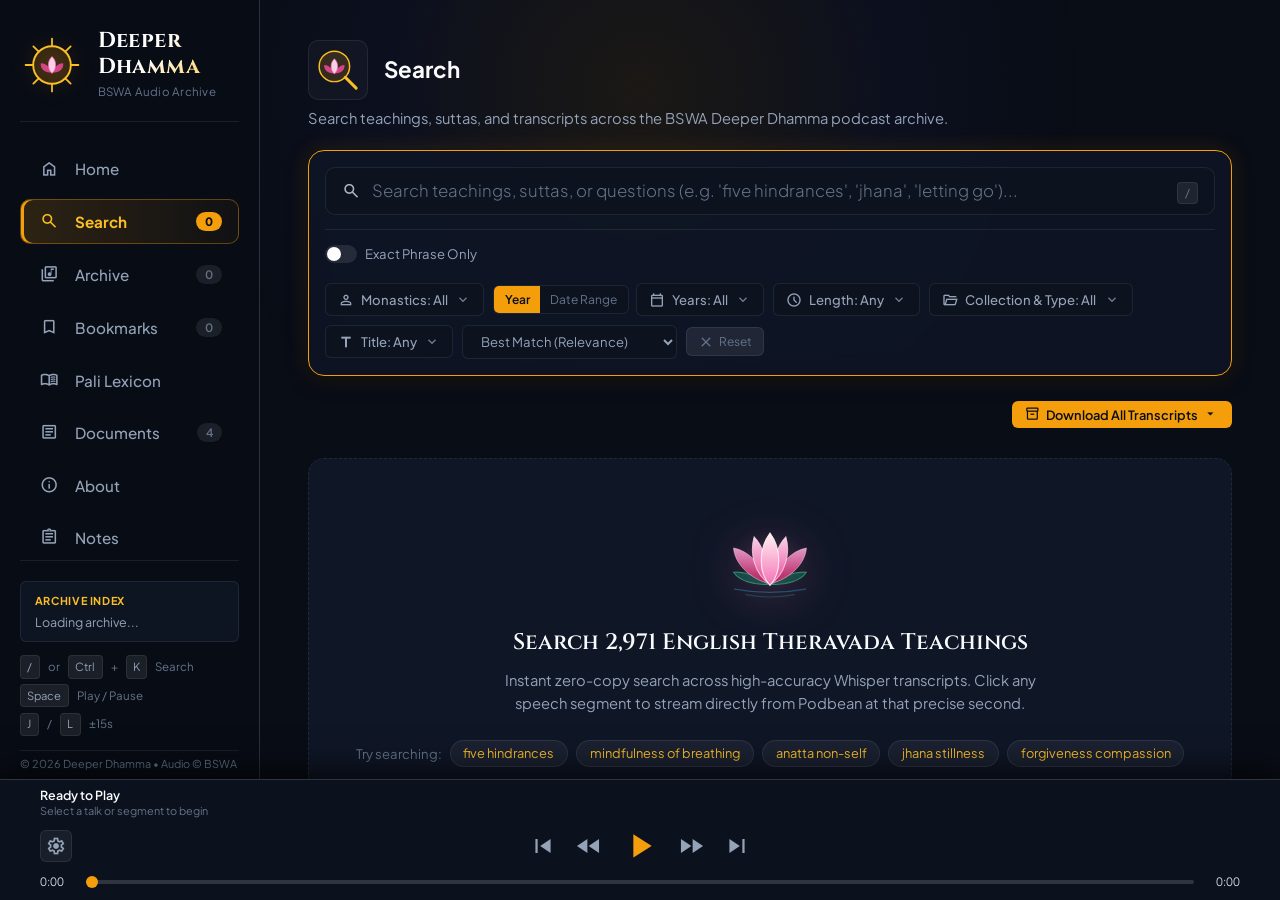
==== commit 6c780c2c: "Deploy Deeper Dhamma v1795208111 to deeperdhamma.com (2026-11-20 15:55:47)" ====
--- a/index.html
+++ b/index.html
@@ -4,30 +4,37 @@
   <meta charset="UTF-8">
   <meta name="viewport" content="width=device-width, initial-scale=1.0">
   <title>Deeper Dhamma — BSWA Study Tool, Pali Lexicon & Audio Archive</title>
-  <meta name="description" content="Interactive study tool and online reference guide for 30+ years of English Theravada Buddhist teachings by Ajahn Brahm, Ajahn Brahmali, Bhante Sujato, and BSWA monastics. Features 6-tier FTS5 search, word-level audio sync, and a 2,447-term comparative Pali lexicon.">
+  <meta name="description" content="Interactive study tool and online reference guide for 30+ years of English Theravada Buddhist teachings by Ajahn Brahm, Ajahn Brahmali, Bhante Sujato, and BSWA monastics. Features 6-tier FTS5 search, word-level audio sync, and a 2,482-term comparative Pali lexicon.">
   <meta property="og:type" content="website">
   <meta property="og:url" content="https://deeperdhamma.com/">
   <meta property="og:title" content="Deeper Dhamma — BSWA Study Tool, Pali Lexicon & Audio Archive">
-  <meta property="og:description" content="Search transcripts with sub-second word synchronization, stream 3,246 English monastic talks directly from Podbean, and compare 2,447 canonical Pali terms across four teachers.">
+  <meta property="og:description" content="Search transcripts with sub-second word synchronization, stream 2,971 transcribed English monastic talks directly from Podbean, and compare 2,482 canonical Pali terms across four teachers.">
   <meta name="twitter:card" content="summary">
   <meta name="twitter:title" content="Deeper Dhamma — BSWA Study Tool & Pali Reference Guide">
   <meta name="twitter:description" content="Interactive Theravada Buddhist transcript search, synchronized audio reader, and comparative Pali lexicon.">
   <link rel="canonical" href="https://deeperdhamma.com/">
   <meta name="theme-color" content="#0b1120">
   <link rel="manifest" href="./manifest.json">
-  <link rel="icon" type="image/svg+xml" href="data:image/svg+xml,%3Csvg xmlns='http://www.w3.org/2000/svg' viewBox='0 0 64 64'%3E%3Crect width='64' height='64' rx='14' fill='%230b1120'/%3E%3Ctext x='50%25' y='54%25' dominant-baseline='middle' text-anchor='middle' font-size='40' fill='%23f59e0b'%3E%E2%98%B8%3C/text%3E%3C/svg%3E">
+  <link rel="apple-touch-icon" href="./icons/ios_apple_touch_icon.png">
+  <link rel="icon" type="image/svg+xml" href="./icons/app_icon.svg?v=1795208111">
   <link rel="preconnect" href="https://fonts.googleapis.com">
   <link rel="preconnect" href="https://fonts.gstatic.com" crossorigin>
   <link href="https://fonts.googleapis.com/css2?family=Plus+Jakarta+Sans:wght@300;400;500;600;700;800&family=Cinzel:wght@500;700&display=swap" rel="stylesheet">
-  <link rel="stylesheet" href="./style.css?v=1794280941">
-  <script>window.__DEEPER_DHAMMA_VERSION__ = "1794280941";</script>
+  <link href="https://fonts.googleapis.com/css2?family=Material+Symbols+Outlined:opsz,wght,FILL,GRAD@20..48,100..700,0..1,-50..200" rel="stylesheet">
+  <link rel="stylesheet" href="./style.css?v=1795208111">
+  <link rel="stylesheet" href="./style_browse.css?v=1795208111">
+  <link rel="stylesheet" href="./style_lexicon.css?v=1795208111">
+  <link rel="stylesheet" href="./style_player.css?v=1795208111">
+  <link rel="stylesheet" href="./style_transcript.css?v=1795208111">
+  <link rel="stylesheet" href="./style_bookmarks_about.css?v=1795208111">
+  <script>window.__DEEPER_DHAMMA_VERSION__ = "1795208111";</script>
 </head>
 <body class="dark-theme">
   <!-- Left Navigation Sidebar -->
   <aside class="app-sidebar" id="app-sidebar">
     <div class="sidebar-top">
       <div class="sidebar-brand">
-        <div class="brand-symbol" aria-hidden="true">☸</div>
+        <div class="brand-symbol" aria-hidden="true"><img src="./icons/app_icon.svg?v=1795208111" alt=""></div>
         <div class="brand-text">
           <h1 class="brand-title" id="site-title">Deeper Dhamma</h1>
           <span class="brand-subtitle">BSWA Audio Archive</span>
@@ -36,36 +43,44 @@
 
       <!-- Navigation Menu -->
       <nav class="sidebar-nav" id="main-nav-tabs" aria-label="View navigation">
+        <button type="button" class="tab-btn sidebar-nav-item" id="tab-home-btn" data-tab="home-view">
+          <span class="nav-icon material-symbols-outlined" aria-hidden="true">home</span>
+          <span class="nav-label">Home</span>
+        </button>
         <button type="button" class="tab-btn sidebar-nav-item active" id="tab-search-btn" data-tab="search-view">
-          <span class="nav-icon">✨</span>
+          <span class="nav-icon material-symbols-outlined" aria-hidden="true">search</span>
           <span class="nav-label">Search</span>
           <span class="badge" id="search-count-badge">0</span>
         </button>
         <button type="button" class="tab-btn sidebar-nav-item" id="tab-browse-btn" data-tab="browse-view">
-          <span class="nav-icon">📚</span>
-          <span class="nav-label">Browse Talks</span>
+          <span class="nav-icon material-symbols-outlined" aria-hidden="true">library_music</span>
+          <span class="nav-label">Archive</span>
           <span class="badge" id="browse-count-badge">0</span>
         </button>
         <button type="button" class="tab-btn sidebar-nav-item" id="tab-bookmarks-btn" data-tab="bookmarks-view">
-          <span class="nav-icon">🔖</span>
+          <span class="nav-icon material-symbols-outlined" aria-hidden="true">bookmark</span>
           <span class="nav-label">Bookmarks</span>
           <span class="badge" id="bookmarks-count-badge">0</span>
         </button>
         <button type="button" class="tab-btn sidebar-nav-item" id="tab-lexicon-btn" data-tab="lexicon-view">
-          <span class="nav-icon">📖</span>
+          <span class="nav-icon material-symbols-outlined" aria-hidden="true">menu_book</span>
           <span class="nav-label">Pali Lexicon</span>
         </button>
         <button type="button" class="tab-btn sidebar-nav-item" id="tab-documents-btn" data-tab="documents-view">
-          <span class="nav-icon">📜</span>
+          <span class="nav-icon material-symbols-outlined" aria-hidden="true">article</span>
           <span class="nav-label">Documents</span>
           <span class="badge" id="docs-count-badge">4</span>
         </button>
         <button type="button" class="tab-btn sidebar-nav-item" id="tab-about-btn" data-tab="about-view">
-          <span class="nav-icon">ℹ️</span>
+          <span class="nav-icon material-symbols-outlined" aria-hidden="true">info</span>
           <span class="nav-label">About</span>
         </button>
+        <button type="button" class="tab-btn sidebar-nav-item" id="tab-notes-btn" data-tab="notes-view">
+          <span class="nav-icon material-symbols-outlined" aria-hidden="true">assignment</span>
+          <span class="nav-label">Notes</span>
+        </button>
         <button type="button" class="tab-btn sidebar-nav-item" id="tab-transcript-btn" data-tab="transcript-view" style="display: none;">
-          <span class="nav-icon">📜</span>
+          <span class="nav-icon material-symbols-outlined" aria-hidden="true">article</span>
           <span class="nav-label">Transcript</span>
         </button>
       </nav>
@@ -75,12 +90,16 @@
       <div class="stat-card" id="archive-stats-badge">
         <div class="stat-card-title">Archive Index</div>
         <div class="stat-card-body" id="stat-episodes">Loading archive...</div>
+        <div class="stat-card-sub" id="stat-offline-sync" style="margin-top: 0.35rem; font-size: 0.75rem; color: var(--text-muted); display: none;"></div>
       </div>
       <div class="sidebar-shortcuts-hint">
         <span><kbd>/</kbd> or <kbd>Ctrl</kbd>+<kbd>K</kbd> Search</span>
         <span><kbd>Space</kbd> Play / Pause</span>
         <span><kbd>J</kbd> / <kbd>L</kbd> &plusmn;15s</span>
       </div>
+      <div class="sidebar-copyright">
+        &copy; 2026 Deeper Dhamma &bull; Audio &copy; BSWA
+      </div>
     </div>
   </aside>
 
@@ -88,11 +107,61 @@
   <main class="app-main" id="main-content">
     <!-- Content Sections -->
     <section class="views-wrapper" id="views-container">
+      <!-- 0. Home View -->
+      <div class="view-panel" id="home-view">
+        <div class="home-header">
+          <div class="view-title-with-art">
+            <div class="view-title-row">
+              <div class="view-title-art" aria-hidden="true">
+                <img src="./icons/view_home.svg?v=1795208111" alt="">
+              </div>
+              <h2>Home</h2>
+            </div>
+            <p class="section-desc">Explore 30+ years of BSWA Deeper Dhamma podcast talks with word-synced transcripts and canonical Pali references.</p>
+          </div>
+        </div>
+
+        <div class="home-quick-grid">
+          <button type="button" class="home-quick-card" data-home-nav="search-view">
+            <span class="home-quick-icon material-symbols-outlined" aria-hidden="true">search</span>
+            <span class="home-quick-title">Search</span>
+            <span class="home-quick-desc">Full-text search across teachings, suttas, and transcripts.</span>
+          </button>
+          <button type="button" class="home-quick-card" data-home-nav="browse-view">
+            <span class="home-quick-icon material-symbols-outlined" aria-hidden="true">library_music</span>
+            <span class="home-quick-title">Archive</span>
+            <span class="home-quick-desc">Browse talks by year, retreat series, and monastic teacher.</span>
+          </button>
+          <button type="button" class="home-quick-card" data-home-nav="bookmarks-view">
+            <span class="home-quick-icon material-symbols-outlined" aria-hidden="true">bookmark</span>
+            <span class="home-quick-title">Bookmarks</span>
+            <span class="home-quick-desc">Return to your saved talks and custom study order.</span>
+          </button>
+          <button type="button" class="home-quick-card" data-home-nav="lexicon-view">
+            <span class="home-quick-icon material-symbols-outlined" aria-hidden="true">menu_book</span>
+            <span class="home-quick-title">Pali Lexicon</span>
+            <span class="home-quick-desc">Look up canonical Pali terms, definitions, and pronunciation.</span>
+          </button>
+        </div>
+      </div>
+
       <!-- 1. Search Results View -->
       <div class="view-panel active" id="search-view">
+        <div class="search-header">
+          <div class="view-title-with-art">
+            <div class="view-title-row">
+              <div class="view-title-art" aria-hidden="true">
+                <img src="./icons/view_search.svg?v=1795208111" alt="">
+              </div>
+              <h2>Search</h2>
+            </div>
+            <p class="section-desc">Search teachings, suttas, and transcripts across the BSWA Deeper Dhamma podcast archive.</p>
+          </div>
+        </div>
+
         <div class="search-box-wrapper">
           <div class="search-bar" id="search-bar-container">
-            <span class="search-icon" aria-hidden="true">🔍</span>
+            <span class="search-icon material-symbols-outlined" aria-hidden="true">search</span>
             <input 
               type="search" 
               id="search-input" 
@@ -102,7 +171,7 @@
               aria-label="Search transcripts"
               autofocus
             >
-            <button type="button" id="clear-search-btn" class="btn-icon" title="Clear search" aria-label="Clear search" style="display: none;">✕</button>
+            <button type="button" id="clear-search-btn" class="btn-icon" title="Clear search" aria-label="Clear search" style="display: none;"><span class="material-symbols-outlined ms-sm" aria-hidden="true">close</span></button>
             <div class="search-shortcut" id="search-shortcut-hint">
               <kbd>/</kbd>
             </div>
@@ -118,21 +187,72 @@
               </label>
             </div>
 
-            <div class="filter-group select-group">
-              <select id="teacher-filter-select" aria-label="Filter by Monastic Teacher">
-                <option value="">All Monastics</option>
-              </select>
-
-              <!-- Date Mode Toggle: Year vs Custom Range -->
+            <div class="filter-group select-group search-facets-group">
+              <!-- 1. Multi-Select Monastics -->
+              <div class="browse-popover-wrapper" id="search-teachers-dropdown">
+                <button type="button" class="browse-filter-btn" id="search-teachers-btn" aria-expanded="false" aria-haspopup="true">
+                  <span class="filter-btn-icon material-symbols-outlined ms-sm" aria-hidden="true">person</span>
+                  <span class="filter-btn-label" id="search-teachers-label">Monastics: All</span>
+                  <span class="filter-btn-caret material-symbols-outlined ms-sm" aria-hidden="true">expand_more</span>
+                </button>
+                <div class="browse-popover-panel" id="search-teachers-panel">
+                  <div class="popover-section-header">
+                    <span class="popover-title">Select Monastics</span>
+                    <div class="browse-mode-toggle" title="Any = talks by either selected monastic; All = co-taught talks featuring every selected monastic">
+                      <button type="button" class="browse-mode-btn active" id="btn-search-teacher-mode-any" data-tmode="any">Any (OR)</button>
+                      <button type="button" class="browse-mode-btn" id="btn-search-teacher-mode-all" data-tmode="all">All (AND)</button>
+                    </div>
+                  </div>
+                  <p class="popover-hint" id="search-teachers-mode-hint">Show talks featuring <strong>any</strong> selected monastic.</p>
+                  <div class="popover-search-row">
+                    <input type="search" id="search-teachers-search" class="popover-search-input" placeholder="Filter monastics..." autocomplete="off" aria-label="Filter monastics">
+                  </div>
+                  <div class="popover-meta-strip">
+                    <span id="search-teachers-selected-info">0 selected</span>
+                    <button type="button" class="btn-text-link" id="btn-search-teachers-clear">Clear</button>
+                  </div>
+                  <div class="popover-checklist" id="search-teachers-list"></div>
+                </div>
+              </div>
+
+              <!-- 2. Date Mode Toggle: Multi-Select Years vs Custom Date Range -->
               <div class="date-filter-group" id="date-filter-group">
                 <div class="date-mode-toggle" id="date-mode-toggle">
-                  <button type="button" class="date-mode-btn active" id="btn-mode-year" data-mode="year" title="Filter by single year">Year</button>
+                  <button type="button" class="date-mode-btn active" id="btn-mode-year" data-mode="year" title="Filter by years">Year</button>
                   <button type="button" class="date-mode-btn" id="btn-mode-range" data-mode="range" title="Filter by custom date range">Date Range</button>
                 </div>
 
-                <select id="year-filter-select" aria-label="Filter by Year">
-                  <option value="">All Years</option>
-                </select>
+                <div class="browse-popover-wrapper" id="search-years-dropdown">
+                  <button type="button" class="browse-filter-btn" id="search-years-btn" aria-expanded="false" aria-haspopup="true">
+                    <span class="filter-btn-icon material-symbols-outlined ms-sm" aria-hidden="true">calendar_today</span>
+                    <span class="filter-btn-label" id="search-years-label">Years: All</span>
+                    <span class="filter-btn-caret material-symbols-outlined ms-sm" aria-hidden="true">expand_more</span>
+                  </button>
+                  <div class="browse-popover-panel browse-years-panel" id="search-years-panel">
+                    <div class="popover-section-header">
+                      <span class="popover-title">Group by Years</span>
+                      <button type="button" class="btn-text-link" id="btn-search-years-clear">Clear</button>
+                    </div>
+                    <div class="era-presets-row" id="search-era-presets">
+                      <button type="button" class="era-preset-btn" data-era="recent3">Last 3 Yrs</button>
+                      <button type="button" class="era-preset-btn" data-era="2020s">2020s</button>
+                      <button type="button" class="era-preset-btn" data-era="2010s">2010s</button>
+                      <button type="button" class="era-preset-btn" data-era="2000s">2000s</button>
+                      <button type="button" class="era-preset-btn" data-era="1990s">1990s</button>
+                    </div>
+                    <div class="year-range-quick">
+                      <select id="search-year-from" aria-label="From year">
+                        <option value="">From...</option>
+                      </select>
+                      <span class="date-sep">to</span>
+                      <select id="search-year-to" aria-label="To year">
+                        <option value="">To...</option>
+                      </select>
+                      <button type="button" class="btn-mini" id="btn-search-year-range-add" title="Add all years in this range to selection">Add Span</button>
+                    </div>
+                    <div class="year-chip-grid" id="search-years-grid"></div>
+                  </div>
+                </div>
 
                 <div class="date-range-inputs" id="date-range-inputs" style="display: none;">
                   <input type="date" id="start-date-input" aria-label="Start Date" title="Start Date (YYYY-MM-DD)">
@@ -141,16 +261,161 @@
                 </div>
               </div>
 
+              <!-- 3. Talk Length / Duration -->
+              <div class="browse-popover-wrapper" id="search-duration-dropdown">
+                <button type="button" class="browse-filter-btn" id="search-duration-btn" aria-expanded="false" aria-haspopup="true">
+                  <span class="filter-btn-icon material-symbols-outlined ms-sm" aria-hidden="true">schedule</span>
+                  <span class="filter-btn-label" id="search-duration-label">Length: Any</span>
+                  <span class="filter-btn-caret material-symbols-outlined ms-sm" aria-hidden="true">expand_more</span>
+                </button>
+                <div class="browse-popover-panel browse-duration-panel" id="search-duration-panel">
+                  <div class="popover-section-header">
+                    <span class="popover-title">Talk Length</span>
+                    <button type="button" class="btn-text-link" id="btn-search-duration-clear">Clear</button>
+                  </div>
+                  <div class="popover-checklist duration-buckets-list" id="search-duration-buckets">
+                    <label class="popover-check-item">
+                      <input type="checkbox" value="under_15" data-dur-bucket="under_15">
+                      <span class="check-item-label">Under 15 min</span>
+                      <span class="check-item-count" id="search-dur-cnt-under_15">0</span>
+                    </label>
+                    <label class="popover-check-item">
+                      <input type="checkbox" value="15_30" data-dur-bucket="15_30">
+                      <span class="check-item-label">15 – 30 min</span>
+                      <span class="check-item-count" id="search-dur-cnt-15_30">0</span>
+                    </label>
+                    <label class="popover-check-item">
+                      <input type="checkbox" value="30_60" data-dur-bucket="30_60">
+                      <span class="check-item-label">30 – 60 min</span>
+                      <span class="check-item-count" id="search-dur-cnt-30_60">0</span>
+                    </label>
+                    <label class="popover-check-item">
+                      <input type="checkbox" value="60_90" data-dur-bucket="60_90">
+                      <span class="check-item-label">60 – 90 min</span>
+                      <span class="check-item-count" id="search-dur-cnt-60_90">0</span>
+                    </label>
+                    <label class="popover-check-item">
+                      <input type="checkbox" value="over_90" data-dur-bucket="over_90">
+                      <span class="check-item-label">90+ min</span>
+                      <span class="check-item-count" id="search-dur-cnt-over_90">0</span>
+                    </label>
+                  </div>
+                  <div class="duration-custom-section">
+                    <div class="popover-subtitle">Custom Range (minutes)</div>
+                    <div class="duration-custom-inputs">
+                      <input type="number" id="search-min-duration" min="0" max="600" placeholder="Min" aria-label="Minimum length in minutes">
+                      <span class="date-sep">–</span>
+                      <input type="number" id="search-max-duration" min="0" max="600" placeholder="Max" aria-label="Maximum length in minutes">
+                      <span class="date-sep">min</span>
+                    </div>
+                  </div>
+                </div>
+              </div>
+
+              <!-- 4. Sutta Collection & Talk Type -->
+              <div class="browse-popover-wrapper" id="search-category-dropdown">
+                <button type="button" class="browse-filter-btn" id="search-category-btn" aria-expanded="false" aria-haspopup="true">
+                  <span class="filter-btn-icon material-symbols-outlined ms-sm" aria-hidden="true">folder_open</span>
+                  <span class="filter-btn-label" id="search-category-label">Collection &amp; Type: All</span>
+                  <span class="filter-btn-caret material-symbols-outlined ms-sm" aria-hidden="true">expand_more</span>
+                </button>
+                <div class="browse-popover-panel browse-category-panel" id="search-category-panel">
+                  <div class="popover-section-header">
+                    <span class="popover-title">Collection &amp; Talk Type</span>
+                    <button type="button" class="btn-text-link" id="btn-search-category-clear">Clear</button>
+                  </div>
+                  <div class="category-group-block">
+                    <div class="popover-subtitle">Sutta Collections (Nikāyas)</div>
+                    <div class="category-pill-grid" id="search-collections-list">
+                      <label class="cat-check-pill"><input type="checkbox" value="mn" data-collection="mn"><span>MN · Majjhima</span><small id="search-cat-cnt-mn">0</small></label>
+                      <label class="cat-check-pill"><input type="checkbox" value="dn" data-collection="dn"><span>DN · Dīgha</span><small id="search-cat-cnt-dn">0</small></label>
+                      <label class="cat-check-pill"><input type="checkbox" value="sn" data-collection="sn"><span>SN · Saṁyutta</span><small id="search-cat-cnt-sn">0</small></label>
+                      <label class="cat-check-pill"><input type="checkbox" value="an" data-collection="an"><span>AN · Aṅguttara</span><small id="search-cat-cnt-an">0</small></label>
+                      <label class="cat-check-pill"><input type="checkbox" value="kn" data-collection="kn"><span>KN · Ud/Iti</span><small id="search-cat-cnt-kn">0</small></label>
+                      <label class="cat-check-pill"><input type="checkbox" value="sutta" data-collection="sutta"><span>Any Sutta</span><small id="search-cat-cnt-sutta">0</small></label>
+                    </div>
+                  </div>
+                  <div class="category-group-block">
+                    <div class="popover-subtitle">Talk Format</div>
+                    <div class="category-pill-grid" id="search-formats-list">
+                      <label class="cat-check-pill"><input type="checkbox" value="retreat" data-format="retreat"><span>Retreats</span><small id="search-cat-cnt-retreat">0</small></label>
+                      <label class="cat-check-pill"><input type="checkbox" value="non_retreat" data-format="non_retreat"><span>Non-Retreat</span><small id="search-cat-cnt-non_retreat">0</small></label>
+                      <label class="cat-check-pill"><input type="checkbox" value="rains_retreat" data-format="rains_retreat"><span>Rains (Vassa)</span><small id="search-cat-cnt-rains_retreat">0</small></label>
+                      <label class="cat-check-pill"><input type="checkbox" value="nine_day_retreat" data-format="nine_day_retreat"><span>9-Day Retreat</span><small id="search-cat-cnt-nine_day_retreat">0</small></label>
+                      <label class="cat-check-pill"><input type="checkbox" value="weekend_retreat" data-format="weekend_retreat"><span>Weekend</span><small id="search-cat-cnt-weekend_retreat">0</small></label>
+                      <label class="cat-check-pill"><input type="checkbox" value="qa" data-format="qa"><span>Q&amp;A</span><small id="search-cat-cnt-qa">0</small></label>
+                      <label class="cat-check-pill"><input type="checkbox" value="meditation" data-format="meditation"><span>Meditation</span><small id="search-cat-cnt-meditation">0</small></label>
+                      <label class="cat-check-pill"><input type="checkbox" value="workshop" data-format="workshop"><span>Workshops</span><small id="search-cat-cnt-workshop">0</small></label>
+                    </div>
+                  </div>
+                  <div class="category-group-block">
+                    <div class="popover-subtitle">Attributes</div>
+                    <div class="popover-checklist">
+                      <label class="popover-check-item">
+                        <input type="checkbox" id="search-cotaught-checkbox">
+                        <span class="check-item-label">Co-taught (2+ Monastics)</span>
+                        <span class="check-item-count" id="search-cat-cnt-co_taught">0</span>
+                      </label>
+                      <label class="popover-check-item">
+                        <input type="checkbox" id="search-bookmarked-checkbox">
+                        <span class="check-item-label"><span class="material-symbols-outlined ms-sm" aria-hidden="true">bookmark</span> Bookmarked Only</span>
+                        <span class="check-item-count" id="search-cat-cnt-bookmarked">0</span>
+                      </label>
+                    </div>
+                  </div>
+                </div>
+              </div>
+
+              <!-- 5. Title Filter -->
+              <div class="browse-popover-wrapper" id="search-title-dropdown">
+                <button type="button" class="browse-filter-btn" id="search-title-btn" aria-expanded="false" aria-haspopup="true">
+                  <span class="filter-btn-icon material-symbols-outlined ms-sm" aria-hidden="true">title</span>
+                  <span class="filter-btn-label" id="search-title-label">Title: Any</span>
+                  <span class="filter-btn-caret material-symbols-outlined ms-sm" aria-hidden="true">expand_more</span>
+                </button>
+                <div class="browse-popover-panel search-title-panel" id="search-title-panel">
+                  <div class="popover-section-header">
+                    <span class="popover-title">Filter by Title</span>
+                    <button type="button" class="btn-text-link" id="btn-search-title-clear">Clear</button>
+                  </div>
+                  <p class="popover-hint">Supports <code>OR</code>, <code>"phrase"</code>, and <code>-exclude</code>.</p>
+                  <div class="popover-search-row search-title-popover-row">
+                    <input
+                      type="search"
+                      id="search-title-input"
+                      class="popover-search-input"
+                      placeholder="e.g. MN, retreat -sutta, MN OR DN..."
+                      autocomplete="off"
+                      spellcheck="false"
+                      aria-label="Filter matching talks by title"
+                    >
+                    <button type="button" id="search-clear-title-btn" class="btn-icon" title="Clear title filter" aria-label="Clear title filter" style="display: none;"><span class="material-symbols-outlined ms-sm" aria-hidden="true">close</span></button>
+                  </div>
+                  <label class="toggle-pill" title="Match whole words or sutta codes (e.g. 'AN' matches AN7.74 without matching 'Ajahn' or 'Jhana')">
+                    <input type="checkbox" id="search-title-word-checkbox">
+                    <span class="toggle-track"></span>
+                    <span class="toggle-text">Whole Word</span>
+                  </label>
+                </div>
+              </div>
+
+              <!-- 6. Sort & Reset -->
               <select id="sort-order-select" aria-label="Sort order">
-                <option value="date_desc">Newest First</option>
-                <option value="date_asc">Oldest First</option>
-                <option value="duration_desc">Longest Duration</option>
-                <option value="rank">Best Match (Relevance)</option>
+                <option value="rank" selected>Best Match (Relevance)</option>
+                <option value="year_desc">Recorded Year (Newest)</option>
+                <option value="year_asc">Recorded Year (Oldest)</option>
+                <option value="date_desc">Podbean Upload (Newest)</option>
+                <option value="date_asc">Podbean Upload (Oldest)</option>
+                <option value="duration_desc">Longest Talks First</option>
+                <option value="duration_asc">Shortest Talks First</option>
+                <option value="title_asc">Title (A → Z)</option>
               </select>
 
-              <button type="button" id="reset-filters-btn" class="btn-secondary btn-reset-filters" title="Reset all filters">✕ Reset</button>
-            </div>
-          </div>
+              <button type="button" id="reset-filters-btn" class="btn-secondary btn-reset-filters" title="Reset all filters"><span class="material-symbols-outlined ms-sm" aria-hidden="true">close</span> Reset</button>
+            </div>
+          </div>
+
+          <div class="browse-active-chips search-active-chips" id="search-active-chips"></div>
         </div>
 
         <div class="results-header" id="search-results-header">
@@ -162,12 +427,12 @@
             <!-- Filtered Archive Download Dropdown -->
             <div class="download-dropdown-wrapper" id="filtered-archive-dropdown-wrapper" style="display: none;">
               <button type="button" class="btn-secondary download-dropdown-btn" id="btn-download-filtered-archive" title="Download all matching transcripts into a ZIP archive">
-                📥 Download Filtered Archive (<span id="filtered-archive-count">0</span>) ▾
+                <span class="material-symbols-outlined ms-inline" aria-hidden="true">download</span> Download Filtered Archive (<span id="filtered-archive-count">0</span>) <span class="material-symbols-outlined ms-inline" aria-hidden="true">arrow_drop_down</span>
               </button>
               <div class="download-dropdown-menu" id="filtered-archive-menu">
                 <div class="dropdown-menu-header">Export Filtered Results (.zip)</div>
                 <button type="button" class="download-option" data-format="md">
-                  <span class="download-opt-icon">📝</span>
+                  <span class="download-opt-icon material-symbols-outlined" aria-hidden="true">edit_note</span>
                   <div class="download-opt-text">
                     <span class="download-opt-title">Markdown Archive</span>
                     <span class="download-opt-desc">Formatted notes with frontmatter & timestamps</span>
@@ -175,7 +440,7 @@
                   <span class="download-opt-badge">.md</span>
                 </button>
                 <button type="button" class="download-option" data-format="txt">
-                  <span class="download-opt-icon">📄</span>
+                  <span class="download-opt-icon material-symbols-outlined" aria-hidden="true">description</span>
                   <div class="download-opt-text">
                     <span class="download-opt-title">Plain Text Archive</span>
                     <span class="download-opt-desc">Clean transcript text with turn timings</span>
@@ -183,7 +448,7 @@
                   <span class="download-opt-badge">.txt</span>
                 </button>
                 <button type="button" class="download-option" data-format="srt">
-                  <span class="download-opt-icon">🎬</span>
+                  <span class="download-opt-icon material-symbols-outlined" aria-hidden="true">subtitles</span>
                   <div class="download-opt-text">
                     <span class="download-opt-title">SubRip Subtitles Archive</span>
                     <span class="download-opt-desc">Standard subtitle cues for VLC & media players</span>
@@ -191,7 +456,7 @@
                   <span class="download-opt-badge">.srt</span>
                 </button>
                 <button type="button" class="download-option" data-format="vtt">
-                  <span class="download-opt-icon">🌐</span>
+                  <span class="download-opt-icon material-symbols-outlined" aria-hidden="true">closed_caption</span>
                   <div class="download-opt-text">
                     <span class="download-opt-title">WebVTT Captions Archive</span>
                     <span class="download-opt-desc">Standard web caption track with speaker cues</span>
@@ -199,7 +464,7 @@
                   <span class="download-opt-badge">.vtt</span>
                 </button>
                 <button type="button" class="download-option" data-format="json">
-                  <span class="download-opt-icon">📊</span>
+                  <span class="download-opt-icon material-symbols-outlined" aria-hidden="true">data_object</span>
                   <div class="download-opt-text">
                     <span class="download-opt-title">JSON Data Archive</span>
                     <span class="download-opt-desc">Structured transcript objects & turns</span>
@@ -212,12 +477,12 @@
             <!-- Download All Transcripts Archive Dropdown -->
             <div class="download-dropdown-wrapper" id="all-archive-dropdown-wrapper">
               <button type="button" class="btn-primary download-dropdown-btn" id="btn-download-all-archive" title="Download all transcribed talks in the library into a ZIP archive">
-                📦 Download All Transcripts ▾
+                <span class="material-symbols-outlined ms-inline" aria-hidden="true">inventory_2</span> Download All Transcripts <span class="material-symbols-outlined ms-inline" aria-hidden="true">arrow_drop_down</span>
               </button>
               <div class="download-dropdown-menu" id="all-archive-menu">
                 <div class="dropdown-menu-header">Export Complete Library (.zip)</div>
                 <button type="button" class="download-option" data-format="md">
-                  <span class="download-opt-icon">📝</span>
+                  <span class="download-opt-icon material-symbols-outlined" aria-hidden="true">edit_note</span>
                   <div class="download-opt-text">
                     <span class="download-opt-title">Markdown Archive</span>
                     <span class="download-opt-desc">All transcribed talks in Markdown</span>
@@ -225,7 +490,7 @@
                   <span class="download-opt-badge">.md</span>
                 </button>
                 <button type="button" class="download-option" data-format="txt">
-                  <span class="download-opt-icon">📄</span>
+                  <span class="download-opt-icon material-symbols-outlined" aria-hidden="true">description</span>
                   <div class="download-opt-text">
                     <span class="download-opt-title">Plain Text Archive</span>
                     <span class="download-opt-desc">All transcribed talks in plain text</span>
@@ -233,7 +498,7 @@
                   <span class="download-opt-badge">.txt</span>
                 </button>
                 <button type="button" class="download-option" data-format="srt">
-                  <span class="download-opt-icon">🎬</span>
+                  <span class="download-opt-icon material-symbols-outlined" aria-hidden="true">subtitles</span>
                   <div class="download-opt-text">
                     <span class="download-opt-title">SubRip Subtitles Archive</span>
                     <span class="download-opt-desc">All talks formatted for media players</span>
@@ -241,7 +506,7 @@
                   <span class="download-opt-badge">.srt</span>
                 </button>
                 <button type="button" class="download-option" data-format="vtt">
-                  <span class="download-opt-icon">🌐</span>
+                  <span class="download-opt-icon material-symbols-outlined" aria-hidden="true">closed_caption</span>
                   <div class="download-opt-text">
                     <span class="download-opt-title">WebVTT Captions Archive</span>
                     <span class="download-opt-desc">All talks in WebVTT web captions</span>
@@ -249,7 +514,7 @@
                   <span class="download-opt-badge">.vtt</span>
                 </button>
                 <button type="button" class="download-option" data-format="json">
-                  <span class="download-opt-icon">📊</span>
+                  <span class="download-opt-icon material-symbols-outlined" aria-hidden="true">data_object</span>
                   <div class="download-opt-text">
                     <span class="download-opt-title">JSON Data Archive</span>
                     <span class="download-opt-desc">Full archive as structured JSON files</span>
@@ -263,8 +528,10 @@
 
         <!-- Initial Placeholder State -->
         <div class="empty-state" id="search-empty-state">
-          <div class="empty-icon">🪷</div>
-          <h2>Search 3,246 English Theravada Teachings</h2>
+          <div class="empty-icon empty-icon-art" aria-hidden="true">
+            <img src="./icons/lotus_pink.svg?v=1795208111" alt="">
+          </div>
+          <h2 id="search-empty-heading">Search 2,971 English Theravada Teachings</h2>
           <p>Instant zero-copy search across high-accuracy Whisper transcripts. Click any speech segment to stream directly from Podbean at that precise second.</p>
           <div class="example-chips" id="example-queries">
             <span>Try searching:</span>
@@ -278,28 +545,314 @@
 
         <!-- Results List -->
         <div class="results-list" id="search-results-list" style="display: none;"></div>
+
+        <!-- Search Results Pagination Controls (50 talks per page) -->
+        <div class="search-pagination" id="search-pagination" style="display: none;">
+          <div class="page-nav-group">
+            <button type="button" class="btn-page" id="btn-search-first" title="First 50 results">« First</button>
+            <button type="button" class="btn-page" id="btn-search-prev" title="Previous 50 results">‹ Prev 50</button>
+            <span class="page-indicator" id="search-page-indicator">Showing 1–50 of 50 (Page 1 of 1)</span>
+            <button type="button" class="btn-page" id="btn-search-next" title="Next 50 results">Next 50 ›</button>
+            <button type="button" class="btn-page" id="btn-search-last" title="Last page">Last »</button>
+          </div>
+        </div>
       </div>
 
       <!-- 2. Browse Episodes View -->
       <div class="view-panel" id="browse-view">
         <div class="browse-header">
           <div class="browse-header-info">
-            <h2>Archive Catalog</h2>
-            <p class="section-desc">Browse talks and retreats. All talks stream directly in the audio player; transcribed talks include word-synced text.</p>
-          </div>
-          <div class="browse-filter-bar">
-            <button type="button" id="browse-transcribed-only-btn" class="btn-toggle-transcribed active" aria-pressed="true" title="Show only talks with full synchronized transcripts (click to browse all 3,246 English audio talks)">
-              <span class="toggle-check-icon" id="browse-transcribed-icon">✓</span>
-              <span id="browse-transcribed-label">Transcribed Only</span>
-            </button>
-            <select id="browse-teacher-filter-select" aria-label="Filter by Monastic Teacher">
-              <option value="">All Monastics</option>
-            </select>
-            <select id="browse-year-filter-select" aria-label="Filter by Year">
-              <option value="">All Years</option>
-            </select>
-          </div>
-        </div>
+            <div class="view-title-with-art">
+              <div class="view-title-row">
+                <div class="view-title-art" aria-hidden="true">
+                  <img src="./icons/view_archive.svg?v=1795208111" alt="">
+                </div>
+                <h2>Archive</h2>
+              </div>
+              <p class="section-desc">Browse all transcribed talks and retreats with word-synced transcripts and direct Podbean CDN audio streaming.</p>
+            </div>
+          </div>
+          <div class="browse-header-actions">
+            <div class="download-dropdown-wrapper" id="browse-filtered-archive-dropdown-wrapper">
+              <button type="button" class="btn-secondary download-dropdown-btn" id="btn-browse-download-filtered" title="Download all matching talks in a ZIP archive">
+                <span class="material-symbols-outlined ms-inline" aria-hidden="true">download</span> Export Matching (<span id="browse-filtered-archive-count">0</span>) <span class="material-symbols-outlined ms-inline" aria-hidden="true">arrow_drop_down</span>
+              </button>
+              <div class="download-dropdown-menu" id="browse-filtered-archive-menu">
+                <div class="dropdown-menu-header">Export Filtered Talks (.zip)</div>
+                <button type="button" class="download-option" data-format="md">
+                  <span class="download-opt-icon material-symbols-outlined" aria-hidden="true">edit_note</span>
+                  <div class="download-opt-text">
+                    <span class="download-opt-title">Markdown Archive</span>
+                    <span class="download-opt-desc">Formatted notes with frontmatter &amp; timestamps</span>
+                  </div>
+                  <span class="download-opt-badge">.md</span>
+                </button>
+                <button type="button" class="download-option" data-format="txt">
+                  <span class="download-opt-icon material-symbols-outlined" aria-hidden="true">description</span>
+                  <div class="download-opt-text">
+                    <span class="download-opt-title">Plain Text Archive</span>
+                    <span class="download-opt-desc">Clean transcript text with turn timings</span>
+                  </div>
+                  <span class="download-opt-badge">.txt</span>
+                </button>
+                <button type="button" class="download-option" data-format="srt">
+                  <span class="download-opt-icon material-symbols-outlined" aria-hidden="true">subtitles</span>
+                  <div class="download-opt-text">
+                    <span class="download-opt-title">SubRip Subtitles Archive</span>
+                    <span class="download-opt-desc">Standard subtitle cues for VLC &amp; media players</span>
+                  </div>
+                  <span class="download-opt-badge">.srt</span>
+                </button>
+                <button type="button" class="download-option" data-format="vtt">
+                  <span class="download-opt-icon material-symbols-outlined" aria-hidden="true">closed_caption</span>
+                  <div class="download-opt-text">
+                    <span class="download-opt-title">WebVTT Captions Archive</span>
+                    <span class="download-opt-desc">Standard web caption track with speaker cues</span>
+                  </div>
+                  <span class="download-opt-badge">.vtt</span>
+                </button>
+                <button type="button" class="download-option" data-format="json">
+                  <span class="download-opt-icon material-symbols-outlined" aria-hidden="true">data_object</span>
+                  <div class="download-opt-text">
+                    <span class="download-opt-title">JSON Data Archive</span>
+                    <span class="download-opt-desc">Structured transcript objects &amp; turns</span>
+                  </div>
+                  <span class="download-opt-badge">.json</span>
+                </button>
+              </div>
+            </div>
+          </div>
+        </div>
+
+        <!-- Enhanced Multi-Faceted Browse Filter Bar -->
+        <div class="browse-filter-panel" id="browse-filter-panel">
+          <div class="browse-title-filter-row">
+            <div class="browse-title-input-wrap">
+              <span class="browse-title-icon material-symbols-outlined" aria-hidden="true">search</span>
+              <input
+                type="search"
+                id="browse-title-input"
+                placeholder="Filter by title (e.g. &quot;MN&quot;, &quot;five hindrances&quot;, retreat -sutta, MN OR DN)..."
+                autocomplete="off"
+                spellcheck="false"
+                aria-label="Filter talks by title"
+              >
+              <button type="button" id="browse-clear-title-btn" class="btn-icon" title="Clear title filter" aria-label="Clear title filter" style="display: none;"><span class="material-symbols-outlined ms-sm" aria-hidden="true">close</span></button>
+              <label class="toggle-pill browse-word-pill" title="Match whole words or sutta codes (e.g. 'AN' matches AN7.74 without matching 'Ajahn' or 'Jhana')">
+                <input type="checkbox" id="browse-title-word-checkbox">
+                <span class="toggle-track"></span>
+                <span class="toggle-text">Whole Word</span>
+              </label>
+            </div>
+          </div>
+
+          <div class="browse-facets-row">
+            <!-- 1. Multi-Select Monastics -->
+            <div class="browse-popover-wrapper" id="browse-teachers-dropdown">
+              <button type="button" class="browse-filter-btn" id="browse-teachers-btn" aria-expanded="false" aria-haspopup="true">
+                <span class="filter-btn-icon material-symbols-outlined ms-sm" aria-hidden="true">person</span>
+                <span class="filter-btn-label" id="browse-teachers-label">Monastics: All</span>
+                <span class="filter-btn-caret material-symbols-outlined ms-sm" aria-hidden="true">expand_more</span>
+              </button>
+              <div class="browse-popover-panel" id="browse-teachers-panel">
+                <div class="popover-section-header">
+                  <span class="popover-title">Select Monastics</span>
+                  <div class="browse-mode-toggle" title="Any = talks by either selected monastic; All = co-taught talks featuring every selected monastic">
+                    <button type="button" class="browse-mode-btn active" id="btn-teacher-mode-any" data-tmode="any">Any (OR)</button>
+                    <button type="button" class="browse-mode-btn" id="btn-teacher-mode-all" data-tmode="all">All (AND)</button>
+                  </div>
+                </div>
+                <p class="popover-hint" id="browse-teachers-mode-hint">Show talks featuring <strong>any</strong> selected monastic.</p>
+                <div class="popover-search-row">
+                  <input type="search" id="browse-teachers-search" class="popover-search-input" placeholder="Filter monastics..." autocomplete="off" aria-label="Filter monastics">
+                </div>
+                <div class="popover-meta-strip">
+                  <span id="browse-teachers-selected-info">0 selected</span>
+                  <button type="button" class="btn-text-link" id="btn-browse-teachers-clear">Clear</button>
+                </div>
+                <div class="popover-checklist" id="browse-teachers-list"></div>
+              </div>
+            </div>
+
+            <!-- 2. Groupable / Multi-Select Years -->
+            <div class="browse-popover-wrapper" id="browse-years-dropdown">
+              <button type="button" class="browse-filter-btn" id="browse-years-btn" aria-expanded="false" aria-haspopup="true">
+                <span class="filter-btn-icon material-symbols-outlined ms-sm" aria-hidden="true">calendar_today</span>
+                <span class="filter-btn-label" id="browse-years-label">Years: All</span>
+                <span class="filter-btn-caret material-symbols-outlined ms-sm" aria-hidden="true">expand_more</span>
+              </button>
+              <div class="browse-popover-panel browse-years-panel" id="browse-years-panel">
+                <div class="popover-section-header">
+                  <span class="popover-title">Group by Years</span>
+                  <button type="button" class="btn-text-link" id="btn-browse-years-clear">Clear</button>
+                </div>
+                <div class="era-presets-row" id="browse-era-presets">
+                  <button type="button" class="era-preset-btn" data-era="recent3">Last 3 Yrs</button>
+                  <button type="button" class="era-preset-btn" data-era="2020s">2020s</button>
+                  <button type="button" class="era-preset-btn" data-era="2010s">2010s</button>
+                  <button type="button" class="era-preset-btn" data-era="2000s">2000s</button>
+                  <button type="button" class="era-preset-btn" data-era="1990s">1990s</button>
+                </div>
+                <div class="year-range-quick">
+                  <select id="browse-year-from" aria-label="From year">
+                    <option value="">From...</option>
+                  </select>
+                  <span class="date-sep">to</span>
+                  <select id="browse-year-to" aria-label="To year">
+                    <option value="">To...</option>
+                  </select>
+                  <button type="button" class="btn-mini" id="btn-browse-year-range-add" title="Add all years in this range to selection">Add Span</button>
+                </div>
+                <div class="year-chip-grid" id="browse-years-grid"></div>
+              </div>
+            </div>
+
+            <!-- 3. Talk Length / Duration -->
+            <div class="browse-popover-wrapper" id="browse-duration-dropdown">
+              <button type="button" class="browse-filter-btn" id="browse-duration-btn" aria-expanded="false" aria-haspopup="true">
+                <span class="filter-btn-icon material-symbols-outlined ms-sm" aria-hidden="true">schedule</span>
+                <span class="filter-btn-label" id="browse-duration-label">Length: Any</span>
+                <span class="filter-btn-caret material-symbols-outlined ms-sm" aria-hidden="true">expand_more</span>
+              </button>
+              <div class="browse-popover-panel browse-duration-panel" id="browse-duration-panel">
+                <div class="popover-section-header">
+                  <span class="popover-title">Talk Length</span>
+                  <button type="button" class="btn-text-link" id="btn-browse-duration-clear">Clear</button>
+                </div>
+                <div class="popover-checklist duration-buckets-list" id="browse-duration-buckets">
+                  <label class="popover-check-item">
+                    <input type="checkbox" value="under_15" data-dur-bucket="under_15">
+                    <span class="check-item-label">Under 15 min</span>
+                    <span class="check-item-count" id="dur-cnt-under_15">0</span>
+                  </label>
+                  <label class="popover-check-item">
+                    <input type="checkbox" value="15_30" data-dur-bucket="15_30">
+                    <span class="check-item-label">15 – 30 min</span>
+                    <span class="check-item-count" id="dur-cnt-15_30">0</span>
+                  </label>
+                  <label class="popover-check-item">
+                    <input type="checkbox" value="30_60" data-dur-bucket="30_60">
+                    <span class="check-item-label">30 – 60 min</span>
+                    <span class="check-item-count" id="dur-cnt-30_60">0</span>
+                  </label>
+                  <label class="popover-check-item">
+                    <input type="checkbox" value="60_90" data-dur-bucket="60_90">
+                    <span class="check-item-label">60 – 90 min</span>
+                    <span class="check-item-count" id="dur-cnt-60_90">0</span>
+                  </label>
+                  <label class="popover-check-item">
+                    <input type="checkbox" value="over_90" data-dur-bucket="over_90">
+                    <span class="check-item-label">90+ min</span>
+                    <span class="check-item-count" id="dur-cnt-over_90">0</span>
+                  </label>
+                </div>
+                <div class="duration-custom-section">
+                  <div class="popover-subtitle">Custom Range (minutes)</div>
+                  <div class="duration-custom-inputs">
+                    <input type="number" id="browse-min-duration" min="0" max="600" placeholder="Min" aria-label="Minimum length in minutes">
+                    <span class="date-sep">–</span>
+                    <input type="number" id="browse-max-duration" min="0" max="600" placeholder="Max" aria-label="Maximum length in minutes">
+                    <span class="date-sep">min</span>
+                  </div>
+                </div>
+              </div>
+            </div>
+
+            <!-- 4. Sutta Collection & Talk Type -->
+            <div class="browse-popover-wrapper" id="browse-category-dropdown">
+              <button type="button" class="browse-filter-btn" id="browse-category-btn" aria-expanded="false" aria-haspopup="true">
+                <span class="filter-btn-icon material-symbols-outlined ms-sm" aria-hidden="true">folder_open</span>
+                <span class="filter-btn-label" id="browse-category-label">Collection &amp; Type: All</span>
+                <span class="filter-btn-caret material-symbols-outlined ms-sm" aria-hidden="true">expand_more</span>
+              </button>
+              <div class="browse-popover-panel browse-category-panel" id="browse-category-panel">
+                <div class="popover-section-header">
+                  <span class="popover-title">Collection &amp; Talk Type</span>
+                  <button type="button" class="btn-text-link" id="btn-browse-category-clear">Clear</button>
+                </div>
+                <div class="category-group-block">
+                  <div class="popover-subtitle">Sutta Collections (Nikāyas)</div>
+                  <div class="category-pill-grid" id="browse-collections-list">
+                    <label class="cat-check-pill"><input type="checkbox" value="mn" data-collection="mn"><span>MN · Majjhima</span><small id="cat-cnt-mn">0</small></label>
+                    <label class="cat-check-pill"><input type="checkbox" value="dn" data-collection="dn"><span>DN · Dīgha</span><small id="cat-cnt-dn">0</small></label>
+                    <label class="cat-check-pill"><input type="checkbox" value="sn" data-collection="sn"><span>SN · Saṁyutta</span><small id="cat-cnt-sn">0</small></label>
+                    <label class="cat-check-pill"><input type="checkbox" value="an" data-collection="an"><span>AN · Aṅguttara</span><small id="cat-cnt-an">0</small></label>
+                    <label class="cat-check-pill"><input type="checkbox" value="kn" data-collection="kn"><span>KN · Ud/Iti</span><small id="cat-cnt-kn">0</small></label>
+                    <label class="cat-check-pill"><input type="checkbox" value="sutta" data-collection="sutta"><span>Any Sutta</span><small id="cat-cnt-sutta">0</small></label>
+                  </div>
+                </div>
+                <div class="category-group-block">
+                  <div class="popover-subtitle">Talk Format</div>
+                  <div class="category-pill-grid" id="browse-formats-list">
+                    <label class="cat-check-pill"><input type="checkbox" value="retreat" data-format="retreat"><span>Retreats</span><small id="cat-cnt-retreat">0</small></label>
+                    <label class="cat-check-pill"><input type="checkbox" value="non_retreat" data-format="non_retreat"><span>Non-Retreat</span><small id="cat-cnt-non_retreat">0</small></label>
+                    <label class="cat-check-pill"><input type="checkbox" value="rains_retreat" data-format="rains_retreat"><span>Rains (Vassa)</span><small id="cat-cnt-rains_retreat">0</small></label>
+                    <label class="cat-check-pill"><input type="checkbox" value="nine_day_retreat" data-format="nine_day_retreat"><span>9-Day Retreat</span><small id="cat-cnt-nine_day_retreat">0</small></label>
+                    <label class="cat-check-pill"><input type="checkbox" value="weekend_retreat" data-format="weekend_retreat"><span>Weekend</span><small id="cat-cnt-weekend_retreat">0</small></label>
+                    <label class="cat-check-pill"><input type="checkbox" value="qa" data-format="qa"><span>Q&amp;A</span><small id="cat-cnt-qa">0</small></label>
+                    <label class="cat-check-pill"><input type="checkbox" value="meditation" data-format="meditation"><span>Meditation</span><small id="cat-cnt-meditation">0</small></label>
+                    <label class="cat-check-pill"><input type="checkbox" value="workshop" data-format="workshop"><span>Workshops</span><small id="cat-cnt-workshop">0</small></label>
+                  </div>
+                </div>
+                <div class="category-group-block">
+                  <div class="popover-subtitle">Attributes</div>
+                  <div class="popover-checklist">
+                    <label class="popover-check-item">
+                      <input type="checkbox" id="browse-cotaught-checkbox">
+                      <span class="check-item-label">Co-taught (2+ Monastics)</span>
+                      <span class="check-item-count" id="cat-cnt-co_taught">0</span>
+                    </label>
+                    <label class="popover-check-item">
+                      <input type="checkbox" id="browse-bookmarked-checkbox">
+                      <span class="check-item-label"><span class="material-symbols-outlined ms-sm" aria-hidden="true">bookmark</span> Bookmarked Only</span>
+                      <span class="check-item-count" id="cat-cnt-bookmarked">0</span>
+                    </label>
+                  </div>
+                </div>
+              </div>
+            </div>
+
+            <!-- 5. Talk Series -->
+            <div class="browse-popover-wrapper" id="browse-series-dropdown">
+              <button type="button" class="browse-filter-btn" id="browse-series-btn" aria-expanded="false" aria-haspopup="true">
+                <span class="filter-btn-icon material-symbols-outlined ms-sm" aria-hidden="true">library_books</span>
+                <span class="filter-btn-label" id="browse-series-label">Series: All</span>
+                <span class="filter-btn-caret material-symbols-outlined ms-sm" aria-hidden="true">expand_more</span>
+              </button>
+              <div class="browse-popover-panel browse-teachers-panel" id="browse-series-panel">
+                <div class="popover-section-header">
+                  <span class="popover-title">Talk Series</span>
+                  <button type="button" class="btn-text-link" id="btn-browse-series-clear">Clear</button>
+                </div>
+                <input type="text" class="popover-search-input" id="browse-series-search" placeholder="Filter series..." aria-label="Filter talk series">
+                <div class="popover-checklist" id="browse-series-list">
+                  <div class="popover-loading">Loading series…</div>
+                </div>
+              </div>
+            </div>
+
+            <!-- 6. Sort & Reset -->
+            <div class="browse-sort-actions">
+              <select id="browse-sort-select" aria-label="Sort talks">
+                <option value="year_desc" selected>Recorded Year (Newest)</option>
+                <option value="year_asc">Recorded Year (Oldest)</option>
+                <option value="series_asc">Series Order (Part 1 → N)</option>
+                <option value="date_desc">Podbean Upload (Newest)</option>
+                <option value="date_asc">Podbean Upload (Oldest)</option>
+                <option value="duration_desc">Longest Talks First</option>
+                <option value="duration_asc">Shortest Talks First</option>
+                <option value="title_asc">Title (A → Z)</option>
+              </select>
+              <button type="button" id="browse-reset-filters-btn" class="btn-secondary btn-reset-filters" title="Reset all browse filters" disabled><span class="material-symbols-outlined ms-sm" aria-hidden="true">close</span> Reset</button>
+            </div>
+          </div>
+        </div>
+
+        <div class="browse-active-summary" id="browse-active-summary">
+          <div class="browse-result-stats" id="browse-result-stats">Loading archive catalog...</div>
+          <div class="browse-active-chips" id="browse-active-chips"></div>
+        </div>
+
         <div class="browse-grid" id="browse-episodes-grid">
           <div class="loading-spinner">Loading talks...</div>
         </div>
@@ -307,6 +860,9 @@
           <button type="button" class="btn-secondary btn-load-more" id="btn-browse-load-more">
             + Load More Talks
           </button>
+          <button type="button" class="btn-secondary btn-load-more" id="btn-browse-show-all" style="display: none;">
+            Show All Remaining
+          </button>
         </div>
       </div>
 
@@ -314,26 +870,33 @@
       <div class="view-panel" id="bookmarks-view">
         <div class="bookmarks-header">
           <div class="bookmarks-header-info">
-            <h2>Bookmarked Talks</h2>
-            <p class="section-desc">Quickly access, organize, and reorder your saved talks for fast offline recall.</p>
+            <div class="view-title-with-art">
+              <div class="view-title-row">
+                <div class="view-title-art" aria-hidden="true">
+                  <img src="./icons/view_bookmarks.svg?v=1795208111" alt="">
+                </div>
+                <h2>Bookmarks</h2>
+              </div>
+              <p class="section-desc">Quickly access, organize, and reorder your saved talks for fast offline recall.</p>
+            </div>
           </div>
           <div class="bookmarks-actions-bar">
             <button type="button" class="btn-secondary" id="btn-clear-bookmarks" style="display: none;" title="Remove all saved bookmarks">
-              ✕ Clear All
+              <span class="material-symbols-outlined ms-sm" aria-hidden="true">close</span> Clear All
             </button>
           </div>
         </div>
 
         <div class="bookmarks-status-bar" id="bookmarks-status-bar" style="display: none;">
           <span id="bookmarks-status-count">0 saved talks</span>
-          <span class="bookmarks-reorder-hint">Tip: Drag items or use ▲ / ▼ to reorder your bookmarks.</span>
+          <span class="bookmarks-reorder-hint">Tip: Drag items or use <span class="material-symbols-outlined ms-sm" aria-hidden="true">arrow_upward</span> / <span class="material-symbols-outlined ms-sm" aria-hidden="true">arrow_downward</span> to reorder your bookmarks.</span>
         </div>
 
         <div class="bookmarks-list" id="bookmarks-list">
           <div class="empty-state">
-            <div class="empty-icon">🔖</div>
+            <div class="empty-icon material-symbols-outlined" aria-hidden="true">bookmark</div>
             <h2>No Bookmarked Talks Yet</h2>
-            <p>Click the bookmark ribbon icon (🔖) on any talk in Search or Browse to store it locally for fast recall.</p>
+            <p>Click the bookmark ribbon icon (<span class="material-symbols-outlined ms-sm" aria-hidden="true">bookmark</span>) on any talk in Search or Browse to store it locally for fast recall.</p>
           </div>
         </div>
       </div>
@@ -341,8 +904,15 @@
       <!-- 3. Pali Lexicon View -->
       <div class="view-panel" id="lexicon-view">
         <div class="lexicon-header">
-          <h2>Buddhism Doctrinal Reference Lexicon</h2>
-          <p class="section-desc">Canonical Pali terminology and pronunciation definitions curated from SuttaCentral and BSWA retreat teachers.</p>
+          <div class="view-title-with-art">
+            <div class="view-title-row">
+              <div class="view-title-art" aria-hidden="true">
+                <img src="./icons/view_lexicon.svg?v=1795208111" alt="">
+              </div>
+              <h2>Pali Lexicon</h2>
+            </div>
+            <p class="section-desc">Canonical Pali terminology and pronunciation definitions curated from SuttaCentral and BSWA retreat teachers.</p>
+          </div>
           <div class="lexicon-search-bar">
             <input type="search" id="lexicon-search-input" placeholder="Look up Pali or English term (e.g. samadhi, kamma, nibbidā)..." autocomplete="off">
           </div>
@@ -350,13 +920,13 @@
           <!-- Mode Switcher & Sort Controls -->
           <div class="lexicon-controls-bar">
             <div class="lexicon-mode-toggle" id="lexicon-mode-toggle">
-              <button type="button" class="lexicon-mode-btn active" id="btn-lexicon-core" data-mode="core" title="Curated core meditation and doctrinal vocabulary">⭐ Standard Core Terms</button>
-              <button type="button" class="lexicon-mode-btn" id="btn-lexicon-all" data-mode="all" title="Browse all canonical Pali terms">📖 Browse All Terms</button>
+              <button type="button" class="lexicon-mode-btn active" id="btn-lexicon-core" data-mode="core" title="Curated core meditation and doctrinal vocabulary"><span class="material-symbols-outlined ms-inline" aria-hidden="true">star</span> Standard Core Terms</button>
+              <button type="button" class="lexicon-mode-btn" id="btn-lexicon-all" data-mode="all" title="Browse all canonical Pali terms"><span class="material-symbols-outlined ms-inline" aria-hidden="true">menu_book</span> Browse All Terms</button>
             </div>
 
             <div class="lexicon-controls-right">
               <button type="button" class="btn-lexicon-sources" id="btn-lex-sources" title="View canonical offline reference documents and integrity hashes">
-                📜 Authority Documents
+                <span class="material-symbols-outlined ms-inline" aria-hidden="true">article</span> Authority Documents
               </button>
               <div class="lexicon-sort-wrapper">
                 <select id="lexicon-sort-select" aria-label="Sort terms">
@@ -437,35 +1007,42 @@
       <div class="view-panel" id="documents-view">
         <div class="documents-header">
           <div class="documents-header-info">
-            <h2>Canonical Authority Source Documents</h2>
-            <p class="section-desc">Offline, bitstream-verified reference texts, glossaries, and Vinaya treatises stored directly in SQLite.</p>
+            <div class="view-title-with-art">
+              <div class="view-title-row">
+                <div class="view-title-art" aria-hidden="true">
+                  <img src="./icons/view_documents.svg?v=1795208111" alt="">
+                </div>
+                <h2>Documents</h2>
+              </div>
+              <p class="section-desc">Canonical authority source texts, glossaries, and Vinaya treatises stored offline and bitstream-verified directly in SQLite.</p>
+            </div>
           </div>
 
           <!-- Document Selection Tabs Bar -->
           <div class="doc-tabs-bar" id="doc-tabs-bar">
             <button type="button" class="doc-tab-btn active" data-doc-id="1" id="doc-tab-btn-1">
-              <span class="doc-tab-icon">📘</span>
+              <span class="doc-tab-icon material-symbols-outlined" aria-hidden="true">menu_book</span>
               <span class="doc-tab-text">
                 <span class="doc-tab-name">Bodhi &amp; Sujato Glossary</span>
                 <span class="doc-tab-sub">1,063 Terms Comparative Table</span>
               </span>
             </button>
             <button type="button" class="doc-tab-btn" data-doc-id="2" id="doc-tab-btn-2">
-              <span class="doc-tab-icon">📙</span>
+              <span class="doc-tab-icon material-symbols-outlined" aria-hidden="true">gavel</span>
               <span class="doc-tab-text">
                 <span class="doc-tab-name">Brahmali Vinaya Piṭaka</span>
                 <span class="doc-tab-sub">1,309 Terms Monastic Law Table</span>
               </span>
             </button>
             <button type="button" class="doc-tab-btn" data-doc-id="3" id="doc-tab-btn-3">
-              <span class="doc-tab-icon">🪷</span>
+              <span class="doc-tab-icon material-symbols-outlined" aria-hidden="true">spa</span>
               <span class="doc-tab-text">
                 <span class="doc-tab-name">The Word of the Buddha</span>
                 <span class="doc-tab-sub">55 Terms Ajahn Brahm 2024 PDF</span>
               </span>
             </button>
             <button type="button" class="doc-tab-btn" data-doc-id="4" id="doc-tab-btn-4">
-              <span class="doc-tab-icon">🏛️</span>
+              <span class="doc-tab-icon material-symbols-outlined" aria-hidden="true">account_balance</span>
               <span class="doc-tab-text">
                 <span class="doc-tab-name">SuttaCentral Tipiṭaka Canon</span>
                 <span class="doc-tab-sub">219 Nikāya &amp; Sutta Titles</span>
@@ -483,26 +1060,26 @@
             </div>
             <div class="doc-meta-actions" style="display: flex; gap: 0.5rem; flex-wrap: wrap;">
               <a href="#" target="_blank" rel="noopener noreferrer" class="btn-secondary" id="doc-active-mirror-link" title="Download or inspect the raw upstream archive file (JSON/HTML/PDF) used to compile this database">
-                📦 Raw Archive File ↗
+                <span class="material-symbols-outlined ms-sm" aria-hidden="true">inventory_2</span> Raw Archive File <span class="material-symbols-outlined ms-sm" aria-hidden="true">open_in_new</span>
               </a>
               <a href="#" target="_blank" rel="noopener noreferrer" class="btn-primary" id="doc-active-remote-link">
-                Open Canonical Source ↗
+                Open Canonical Source <span class="material-symbols-outlined ms-sm" aria-hidden="true">open_in_new</span>
               </a>
             </div>
           </div>
 
           <div class="doc-meta-chips" id="doc-meta-chips">
-            <span class="meta-chip" id="doc-chip-retrieved">📅 Retrieved: -</span>
-            <span class="meta-chip" id="doc-chip-format">📄 Format: -</span>
-            <span class="meta-chip" id="doc-chip-size">💾 Size: -</span>
-            <span class="meta-chip meta-chip-sha" id="doc-chip-sha" title="Full SHA-256 Checksum">🔒 SHA-256: -</span>
+            <span class="meta-chip" id="doc-chip-retrieved"><span class="material-symbols-outlined ms-sm" aria-hidden="true">calendar_today</span> Retrieved: -</span>
+            <span class="meta-chip" id="doc-chip-format"><span class="material-symbols-outlined ms-sm" aria-hidden="true">description</span> Format: -</span>
+            <span class="meta-chip" id="doc-chip-size"><span class="material-symbols-outlined ms-sm" aria-hidden="true">database</span> Size: -</span>
+            <span class="meta-chip meta-chip-sha" id="doc-chip-sha" title="Full SHA-256 Checksum"><span class="material-symbols-outlined ms-sm" aria-hidden="true">verified_user</span> SHA-256: -</span>
           </div>
 
           <!-- In-Document Search / Filter Input -->
           <div class="doc-search-wrapper" id="doc-search-wrapper">
-            <span class="doc-search-icon">🔍</span>
+            <span class="doc-search-icon material-symbols-outlined" aria-hidden="true">search</span>
             <input type="search" id="doc-filter-input" placeholder="Search / filter entries in this document (e.g. 'samadhi', 'craving', 'patimokkha')..." autocomplete="off">
-            <button type="button" id="clear-doc-filter-btn" class="btn-icon" style="display: none;" title="Clear filter">✕</button>
+            <button type="button" id="clear-doc-filter-btn" class="btn-icon" style="display: none;" title="Clear filter"><span class="material-symbols-outlined ms-sm" aria-hidden="true">close</span></button>
             <span class="doc-filter-count" id="doc-filter-count"></span>
           </div>
 
@@ -516,17 +1093,22 @@
       <!-- About Deeper Dhamma View -->
       <div class="view-panel" id="about-view">
         <div class="about-container">
-          <!-- Hero Header -->
-          <div class="about-hero">
-            <div class="about-hero-badge">☸ Theravada Buddhist Audio Archive &amp; Study Platform</div>
-            <h2 class="about-hero-title">Deeper Dhamma</h2>
-            <p class="about-hero-lead">
-              An open, interactive research portal and study companion bridging 30+ years of oral Buddhist teachings with sub-second word-level audio synchronization, 6-tier FTS5 search, and canonical Pali lexicon references.
-            </p>
+          <div class="about-header">
+            <div class="view-title-with-art">
+              <div class="view-title-row">
+                <div class="view-title-art" aria-hidden="true">
+                  <img src="./icons/view_about.svg?v=1795208111" alt="">
+                </div>
+                <h2>About</h2>
+              </div>
+              <p class="section-desc">
+                An open, interactive research portal and study companion bridging 30+ years of oral Buddhist teachings with sub-second word-level audio synchronization, 6-tier FTS5 search, and canonical Pali lexicon references.
+              </p>
+            </div>
             <div class="about-hero-chips">
-              <span class="about-chip"><span class="chip-icon">🪷</span> 3,246 English Monastic Talks</span>
+              <span class="about-chip" id="about-talks-chip"><span class="chip-icon">🪷</span> 2,971 English Monastic Talks</span>
               <span class="about-chip"><span class="chip-icon">⏱️</span> 1994 – Present Audio Heritage</span>
-              <span class="about-chip"><span class="chip-icon">📖</span> 2,447 Pali Lexicon Terms</span>
+              <span class="about-chip"><span class="chip-icon">📖</span> 2,482 Pali Lexicon Terms</span>
               <span class="about-chip"><span class="chip-icon">⚡</span> Sub-5ms Client-Side Search</span>
               <span class="about-chip"><span class="chip-icon">🔒</span> Privacy-Focused (Anonymous Diagnostics Only)</span>
             </div>
@@ -549,11 +1131,16 @@
                 Historically recorded onto analog cassettes, digital mini-discs, and MP3 files—and later distributed via the <em>Deeper Dhamma</em> podcast feed on Podbean—these teachings represent an irreplaceable treasure of practical meditation instruction, sutta analysis, and compassionate monastic wisdom.
               </p>
               <p>
-                <strong>Curated English Archive:</strong> The Deeper Dhamma collection indexes <strong>3,246 English-language monastic recordings</strong> spanning over thirty years. Non-English talks (such as Sinhala, Thai, Chinese, and Vietnamese translations) and duplicate defunct feeds have been excluded to guarantee that search indexes, transcripts, and word alignments remain 100% focused on English oral Dhamma teachings.
+                <strong>Curated English Archive:</strong> The Deeper Dhamma library indexes and transcribes <strong>2,971 unique English-language monastic talks</strong> spanning over thirty years (1994–2026). Non-English translations, untranscribable non-speech recordings (such as unison chanting), duplicate Podbean feed re-uploads, and defunct CDN links have been excluded so search indexes, transcripts, and word alignments stay focused on unique transcribable English oral Dhamma teachings.
               </p>
               <p>
                 <strong>The Deeper Dhamma Solution:</strong> This platform transforms the entire audio archive into an instant, searchable, studyable knowledge base. Audio streams 1:1 bit-for-bit from official Podbean servers, while every spoken word is mapped in real time to high-precision transcripts, canonical dictionaries, and authoritative source texts.
               </p>
+              <div class="notes-inline-link-row">
+                <button type="button" class="btn-secondary" id="btn-about-archive-notes" title="Inspect full catalog reconciliation, pipeline methodology, and build details">
+                  📋 Read Archive &amp; Transcription Notes →
+                </button>
+              </div>
             </div>
           </section>
 
@@ -671,7 +1258,7 @@
                 <div class="feature-card-icon">📖</div>
                 <h4 class="feature-card-title">Live Pali Lexicon Companion</h4>
                 <p class="feature-card-text">
-                  A curated database of 2,447+ canonical Pali terms and doctrinal definitions. During audio playback, a real-time rolling companion window tracks spoken concepts and displays definitions, etymology, and Sutta citations alongside the transcript.
+                  A curated database of 2,482 canonical Pali terms and doctrinal definitions. During audio playback, a real-time rolling companion window tracks spoken concepts and displays definitions, etymology, and Sutta citations alongside the transcript.
                 </p>
                 <div class="feature-card-meta">
                   <span class="meta-tag">Bodhi &amp; Sujato Concordance</span>
@@ -904,7 +1491,7 @@
               <div class="diagnostics-grid">
                 <div class="diag-item">
                   <span class="diag-label">Application Version</span>
-                  <span class="diag-val" id="about-app-version">v1794280941</span>
+                  <span class="diag-val" id="about-app-version">v1795208111</span>
                 </div>
                 <div class="diag-item">
                   <span class="diag-label">SQLite Engine</span>
@@ -918,6 +1505,402 @@
                   <span class="diag-label">Audio CDN</span>
                   <span class="diag-val">Podbean Streaming CDN (1:1 Bitstream)</span>
                 </div>
+              </div>
+            </div>
+          </section>
+
+          <footer class="about-copyright-footer">
+            <p>&copy; 2026 Deeper Dhamma. All rights reserved. Audio teachings &copy; Buddhist Society of Western Australia (BSWA). Offered freely for non-commercial Dhamma study.</p>
+          </footer>
+        </div>
+      </div>
+
+      <!-- Notes View -->
+      <div class="view-panel" id="notes-view">
+        <div class="about-container">
+          <div class="notes-header">
+            <div class="view-title-with-art">
+              <div class="view-title-row">
+                <div class="view-title-art" aria-hidden="true">
+                  <img src="./icons/view_notes.svg?v=1795208111" alt="">
+                </div>
+                <h2>Notes</h2>
+              </div>
+              <p class="section-desc">
+                A plain-language guide to how the BSWA Deeper Dhamma audio collection is organized, deduplicated, transcribed, and prepared for study.
+              </p>
+            </div>
+            <div class="about-hero-chips">
+              <span class="about-chip"><span class="chip-icon">📡</span> 3,323 Podcast Feed Entries</span>
+              <span class="about-chip" id="notes-chip-transcribed"><span class="chip-icon">✓</span> 2,971 Unique Transcribed Talks</span>
+              <span class="about-chip" id="notes-chip-hours"><span class="chip-icon">⏱️</span> 3,352.6 Audio Hours</span>
+              <span class="about-chip" id="notes-chip-segments"><span class="chip-icon">💬</span> 177,279 Spoken Turns</span>
+              <span class="about-chip"><span class="chip-icon">💾</span> 100% of Transcribable Talks Indexed</span>
+            </div>
+          </div>
+
+          <!-- Section 1: Catalog Reconciliation -->
+          <section class="about-section">
+            <div class="about-section-header">
+              <span class="about-section-icon">🗂️</span>
+              <div>
+                <h3 class="about-section-title">Why There Are 2,971 Talks Out of 3,323 Podcast Entries</h3>
+                <p class="about-section-subtitle">How the full podcast history reconciles down to every unique transcribable English talk</p>
+              </div>
+            </div>
+            <div class="about-card about-prose-card">
+              <p>
+                Every transcribable English talk preserved in the local audio archive (<strong>2,971 out of 2,971 talks</strong>, spanning 1994–2026) has been transcribed. The difference between the <strong>3,323</strong> total entries on the BSWA Podbean podcast feed and the <strong>2,971</strong> searchable talks comes from non-English retreats, one unavailable recording, duplicate podcast posts, and untranscribable chanting tracks:
+              </p>
+              <div class="notes-diagram-card">
+                <svg class="notes-diagram-svg notes-diagram-svg--desktop" viewBox="0 0 900 560" role="img" aria-label="Catalog reconciliation diagram from 3,323 Podbean feed entries to 2,971 transcribed talks" xmlns="http://www.w3.org/2000/svg">
+                  <defs>
+                    <linearGradient id="notesStageGrad" x1="0" y1="0" x2="1" y2="1">
+                      <stop offset="0%" stop-color="#172238" />
+                      <stop offset="100%" stop-color="#11192b" />
+                    </linearGradient>
+                    <linearGradient id="notesFinalGrad" x1="0" y1="0" x2="1" y2="1">
+                      <stop offset="0%" stop-color="#112826" />
+                      <stop offset="100%" stop-color="#0f1c29" />
+                    </linearGradient>
+                    <linearGradient id="notesBranchGrad" x1="0" y1="0" x2="1" y2="1">
+                      <stop offset="0%" stop-color="#161f33" />
+                      <stop offset="100%" stop-color="#111827" />
+                    </linearGradient>
+                  </defs>
+
+                  <!-- Stage 1: Raw Catalog -->
+                  <rect x="20" y="18" width="452" height="72" rx="12" fill="url(#notesStageGrad)" stroke="rgba(148,163,184,0.28)" stroke-width="1.2" />
+                  <text x="40" y="44" fill="#f8fafc" font-size="14.5" font-weight="700" font-family="Plus Jakarta Sans, system-ui, sans-serif">BSWA Podbean Podcast Feed</text>
+                  <text x="40" y="66" fill="#94a3b8" font-size="12" font-family="Plus Jakarta Sans, system-ui, sans-serif">All published episodes on the feed</text>
+                  <rect x="374" y="37" width="82" height="34" rx="17" fill="rgba(245,158,11,0.14)" stroke="rgba(245,158,11,0.45)" stroke-width="1.2" />
+                  <text x="415" y="54" text-anchor="middle" dominant-baseline="central" fill="#fbbf24" font-size="14.5" font-weight="800" font-family="Plus Jakarta Sans, system-ui, sans-serif" style="font-variant-numeric: tabular-nums;">3,323</text>
+
+                  <!-- Connector 1 + Exclusion 1 (-72) -->
+                  <line x1="246" y1="90" x2="246" y2="141" stroke="#f59e0b" stroke-width="2" />
+                  <polygon points="240,139 252,139 246,149" fill="#f59e0b" />
+                  <line x1="246" y1="120" x2="516" y2="120" stroke="rgba(148,163,184,0.55)" stroke-width="1.5" stroke-dasharray="4 3" />
+                  <polygon points="514,115.5 523,120 514,124.5" fill="#94a3b8" />
+                  <circle cx="246" cy="120" r="3.5" fill="#f59e0b" />
+                  <rect x="524" y="92" width="356" height="56" rx="10" fill="url(#notesBranchGrad)" stroke="rgba(244,63,94,0.34)" stroke-width="1.1" />
+                  <rect x="538" y="107" width="46" height="26" rx="6" fill="rgba(244,63,94,0.15)" stroke="rgba(244,63,94,0.4)" stroke-width="1" />
+                  <text x="561" y="120" text-anchor="middle" dominant-baseline="central" fill="#fda4af" font-size="12" font-weight="700" font-family="Plus Jakarta Sans, system-ui, sans-serif" style="font-variant-numeric: tabular-nums;">-72</text>
+                  <text x="596" y="114" fill="#f8fafc" font-size="12.5" font-weight="600" font-family="Plus Jakarta Sans, system-ui, sans-serif">Non-English Talks Excluded</text>
+                  <text x="596" y="133" fill="#94a3b8" font-size="11.2" font-family="Plus Jakarta Sans, system-ui, sans-serif">13 Thai retreats · 59 Sinhalese translations</text>
+
+                  <!-- Stage 2: English In-Scope -->
+                  <rect x="20" y="150" width="452" height="72" rx="12" fill="url(#notesStageGrad)" stroke="rgba(148,163,184,0.28)" stroke-width="1.2" />
+                  <text x="40" y="176" fill="#f8fafc" font-size="14.5" font-weight="700" font-family="Plus Jakarta Sans, system-ui, sans-serif">English Talks in Scope</text>
+                  <text x="40" y="198" fill="#94a3b8" font-size="12" font-family="Plus Jakarta Sans, system-ui, sans-serif">Focused on English-language teachings</text>
+                  <rect x="374" y="169" width="82" height="34" rx="17" fill="rgba(245,158,11,0.14)" stroke="rgba(245,158,11,0.45)" stroke-width="1.2" />
+                  <text x="415" y="186" text-anchor="middle" dominant-baseline="central" fill="#fbbf24" font-size="14.5" font-weight="800" font-family="Plus Jakarta Sans, system-ui, sans-serif" style="font-variant-numeric: tabular-nums;">3,251</text>
+
+                  <!-- Connector 2 + Exclusion 2 (-1) -->
+                  <line x1="246" y1="222" x2="246" y2="273" stroke="#f59e0b" stroke-width="2" />
+                  <polygon points="240,271 252,271 246,281" fill="#f59e0b" />
+                  <line x1="246" y1="252" x2="516" y2="252" stroke="rgba(148,163,184,0.55)" stroke-width="1.5" stroke-dasharray="4 3" />
+                  <polygon points="514,247.5 523,252 514,256.5" fill="#94a3b8" />
+                  <circle cx="246" cy="252" r="3.5" fill="#f59e0b" />
+                  <rect x="524" y="224" width="356" height="56" rx="10" fill="url(#notesBranchGrad)" stroke="rgba(244,63,94,0.34)" stroke-width="1.1" />
+                  <rect x="538" y="239" width="46" height="26" rx="6" fill="rgba(244,63,94,0.15)" stroke="rgba(244,63,94,0.4)" stroke-width="1" />
+                  <text x="561" y="252" text-anchor="middle" dominant-baseline="central" fill="#fda4af" font-size="12" font-weight="700" font-family="Plus Jakarta Sans, system-ui, sans-serif" style="font-variant-numeric: tabular-nums;">-1</text>
+                  <text x="596" y="246" fill="#f8fafc" font-size="12.5" font-weight="600" font-family="Plus Jakarta Sans, system-ui, sans-serif">Removed from Podcast Host</text>
+                  <text x="596" y="265" fill="#94a3b8" font-size="11.2" font-family="Plus Jakarta Sans, system-ui, sans-serif">2016 March Weekend Retreat (audio unavailable)</text>
+
+                  <!-- Stage 3: Indexed Episodes -->
+                  <rect x="20" y="282" width="452" height="72" rx="12" fill="url(#notesStageGrad)" stroke="rgba(148,163,184,0.28)" stroke-width="1.2" />
+                  <text x="40" y="308" fill="#f8fafc" font-size="14.5" font-weight="700" font-family="Plus Jakarta Sans, system-ui, sans-serif">Active English Feed Entries</text>
+                  <text x="40" y="330" fill="#94a3b8" font-size="12" font-family="Plus Jakarta Sans, system-ui, sans-serif">Playable listings on the podcast catalog</text>
+                  <rect x="374" y="301" width="82" height="34" rx="17" fill="rgba(245,158,11,0.14)" stroke="rgba(245,158,11,0.45)" stroke-width="1.2" />
+                  <text x="415" y="318" text-anchor="middle" dominant-baseline="central" fill="#fbbf24" font-size="14.5" font-weight="800" font-family="Plus Jakarta Sans, system-ui, sans-serif" style="font-variant-numeric: tabular-nums;">3,250</text>
+
+                  <!-- Connector 3 + Exclusion 3 (-279) -->
+                  <line x1="246" y1="354" x2="246" y2="427" stroke="#f59e0b" stroke-width="2" />
+                  <polygon points="240,425 252,425 246,435" fill="#f59e0b" />
+                  <line x1="246" y1="395" x2="516" y2="395" stroke="rgba(148,163,184,0.55)" stroke-width="1.5" stroke-dasharray="4 3" />
+                  <polygon points="514,390.5 523,395 514,399.5" fill="#94a3b8" />
+                  <circle cx="246" cy="395" r="3.5" fill="#f59e0b" />
+                  <rect x="524" y="322" width="356" height="136" rx="10" fill="url(#notesBranchGrad)" stroke="rgba(245,158,11,0.34)" stroke-width="1.1" />
+                  <rect x="538" y="334" width="50" height="26" rx="6" fill="rgba(245,158,11,0.16)" stroke="rgba(245,158,11,0.42)" stroke-width="1" />
+                  <text x="563" y="347" text-anchor="middle" dominant-baseline="central" fill="#fbbf24" font-size="12" font-weight="700" font-family="Plus Jakarta Sans, system-ui, sans-serif" style="font-variant-numeric: tabular-nums;">-279</text>
+                  <text x="598" y="347" dominant-baseline="central" fill="#f8fafc" font-size="12.5" font-weight="600" font-family="Plus Jakarta Sans, system-ui, sans-serif">Duplicates &amp; Excluded Chanting</text>
+                  <text x="540" y="378" fill="#cbd5e1" font-size="11.5" font-family="Plus Jakarta Sans, system-ui, sans-serif">• 272 duplicate links to the exact same audio</text>
+                  <text x="540" y="398" fill="#cbd5e1" font-size="11.5" font-family="Plus Jakarta Sans, system-ui, sans-serif">• 4 re-uploaded copies of transcribed talks</text>
+                  <text x="540" y="418" fill="#cbd5e1" font-size="11.5" font-family="Plus Jakarta Sans, system-ui, sans-serif">• 2 chanting tracks not in the archive</text>
+                  <text x="540" y="438" fill="#cbd5e1" font-size="11.5" font-family="Plus Jakarta Sans, system-ui, sans-serif">• 1 group chanting track (no spoken segments)</text>
+
+                  <!-- Stage 4: Canonical Transcribed Library -->
+                  <rect x="20" y="436" width="452" height="106" rx="14" fill="url(#notesFinalGrad)" stroke="#10b981" stroke-width="1.6" />
+                  <text x="40" y="463" fill="#f8fafc" font-size="15" font-weight="700" font-family="Plus Jakarta Sans, system-ui, sans-serif">Complete Transcribed Library</text>
+                  <text x="40" y="484" fill="#cbd5e1" font-size="12" font-family="Plus Jakarta Sans, system-ui, sans-serif">100% of transcribable talks indexed (1994–2026)</text>
+                  <rect x="374" y="451" width="82" height="34" rx="17" fill="rgba(16,185,129,0.2)" stroke="#10b981" stroke-width="1.3" />
+                  <text id="notes-svg-transcribed" class="notes-svg-transcribed-val" x="415" y="468" text-anchor="middle" dominant-baseline="central" fill="#34d399" font-size="15" font-weight="800" font-family="Plus Jakarta Sans, system-ui, sans-serif" style="font-variant-numeric: tabular-nums;">2,971</text>
+
+                  <!-- Summary Strip inside Stage 4 -->
+                  <rect x="40" y="499" width="416" height="29" rx="8" fill="rgba(16,185,129,0.1)" stroke="rgba(16,185,129,0.3)" stroke-width="1" />
+                  <text x="248" y="513.5" text-anchor="middle" dominant-baseline="central" fill="#34d399" font-size="12" font-weight="700" font-family="Plus Jakarta Sans, system-ui, sans-serif">177,279 Spoken Turns · Word-Synced Playback · 3,352.6 hrs</text>
+                </svg>
+
+                <svg class="notes-diagram-svg notes-diagram-svg--mobile" viewBox="0 0 360 796" role="img" aria-label="Catalog reconciliation diagram from 3,323 Podbean feed entries to 2,971 transcribed talks" xmlns="http://www.w3.org/2000/svg">
+                  <defs>
+                    <linearGradient id="notesStageGradMobile" x1="0" y1="0" x2="1" y2="1">
+                      <stop offset="0%" stop-color="#172238" />
+                      <stop offset="100%" stop-color="#11192b" />
+                    </linearGradient>
+                    <linearGradient id="notesFinalGradMobile" x1="0" y1="0" x2="1" y2="1">
+                      <stop offset="0%" stop-color="#112826" />
+                      <stop offset="100%" stop-color="#0f1c29" />
+                    </linearGradient>
+                    <linearGradient id="notesBranchGradMobile" x1="0" y1="0" x2="1" y2="1">
+                      <stop offset="0%" stop-color="#161f33" />
+                      <stop offset="100%" stop-color="#111827" />
+                    </linearGradient>
+                  </defs>
+
+                  <!-- Stage 1: Raw Catalog -->
+                  <rect x="8" y="12" width="344" height="68" rx="12" fill="url(#notesStageGradMobile)" stroke="rgba(148,163,184,0.28)" stroke-width="1.2" />
+                  <text x="22" y="37" fill="#f8fafc" font-size="14" font-weight="700" font-family="Plus Jakarta Sans, system-ui, sans-serif">BSWA Podbean Podcast Feed</text>
+                  <text x="22" y="58" fill="#94a3b8" font-size="11.5" font-family="Plus Jakarta Sans, system-ui, sans-serif">All published episodes on the feed</text>
+                  <rect x="268" y="29" width="72" height="30" rx="15" fill="rgba(245,158,11,0.14)" stroke="rgba(245,158,11,0.45)" stroke-width="1.2" />
+                  <text x="304" y="44" text-anchor="middle" dominant-baseline="central" fill="#fbbf24" font-size="14" font-weight="800" font-family="Plus Jakarta Sans, system-ui, sans-serif" style="font-variant-numeric: tabular-nums;">3,323</text>
+
+                  <!-- Connector 1 -> Exclusion 1 (-72) -->
+                  <line x1="180" y1="80" x2="180" y2="99" stroke="#f59e0b" stroke-width="2" />
+                  <polygon points="175,97 185,97 180,105" fill="#f59e0b" />
+                  <rect x="20" y="106" width="320" height="58" rx="10" fill="url(#notesBranchGradMobile)" stroke="rgba(244,63,94,0.34)" stroke-width="1.1" />
+                  <rect x="32" y="122" width="42" height="24" rx="6" fill="rgba(244,63,94,0.15)" stroke="rgba(244,63,94,0.4)" stroke-width="1" />
+                  <text x="53" y="134" text-anchor="middle" dominant-baseline="central" fill="#fda4af" font-size="12" font-weight="700" font-family="Plus Jakarta Sans, system-ui, sans-serif" style="font-variant-numeric: tabular-nums;">-72</text>
+                  <text x="84" y="129" fill="#f8fafc" font-size="12.5" font-weight="600" font-family="Plus Jakarta Sans, system-ui, sans-serif">Non-English Talks Excluded</text>
+                  <text x="84" y="148" fill="#94a3b8" font-size="11" font-family="Plus Jakarta Sans, system-ui, sans-serif">13 Thai retreats · 59 Sinhalese</text>
+
+                  <!-- Connector 1b -> Stage 2 -->
+                  <line x1="180" y1="164" x2="180" y2="183" stroke="#f59e0b" stroke-width="2" />
+                  <polygon points="175,181 185,181 180,189" fill="#f59e0b" />
+
+                  <!-- Stage 2: English In-Scope -->
+                  <rect x="8" y="190" width="344" height="68" rx="12" fill="url(#notesStageGradMobile)" stroke="rgba(148,163,184,0.28)" stroke-width="1.2" />
+                  <text x="22" y="215" fill="#f8fafc" font-size="14" font-weight="700" font-family="Plus Jakarta Sans, system-ui, sans-serif">English Talks in Scope</text>
+                  <text x="22" y="236" fill="#94a3b8" font-size="11.5" font-family="Plus Jakarta Sans, system-ui, sans-serif">Focused on English-language teachings</text>
+                  <rect x="268" y="207" width="72" height="30" rx="15" fill="rgba(245,158,11,0.14)" stroke="rgba(245,158,11,0.45)" stroke-width="1.2" />
+                  <text x="304" y="222" text-anchor="middle" dominant-baseline="central" fill="#fbbf24" font-size="14" font-weight="800" font-family="Plus Jakarta Sans, system-ui, sans-serif" style="font-variant-numeric: tabular-nums;">3,251</text>
+
+                  <!-- Connector 2 -> Exclusion 2 (-1) -->
+                  <line x1="180" y1="258" x2="180" y2="277" stroke="#f59e0b" stroke-width="2" />
+                  <polygon points="175,275 185,275 180,283" fill="#f59e0b" />
+                  <rect x="20" y="284" width="320" height="58" rx="10" fill="url(#notesBranchGradMobile)" stroke="rgba(244,63,94,0.34)" stroke-width="1.1" />
+                  <rect x="32" y="300" width="42" height="24" rx="6" fill="rgba(244,63,94,0.15)" stroke="rgba(244,63,94,0.4)" stroke-width="1" />
+                  <text x="53" y="312" text-anchor="middle" dominant-baseline="central" fill="#fda4af" font-size="12" font-weight="700" font-family="Plus Jakarta Sans, system-ui, sans-serif" style="font-variant-numeric: tabular-nums;">-1</text>
+                  <text x="84" y="307" fill="#f8fafc" font-size="12.5" font-weight="600" font-family="Plus Jakarta Sans, system-ui, sans-serif">Removed from Podcast Host</text>
+                  <text x="84" y="326" fill="#94a3b8" font-size="11" font-family="Plus Jakarta Sans, system-ui, sans-serif">2016 Mar Weekend Retreat (unavailable)</text>
+
+                  <!-- Connector 2b -> Stage 3 -->
+                  <line x1="180" y1="342" x2="180" y2="361" stroke="#f59e0b" stroke-width="2" />
+                  <polygon points="175,359 185,359 180,367" fill="#f59e0b" />
+
+                  <!-- Stage 3: Indexed Episodes -->
+                  <rect x="8" y="368" width="344" height="68" rx="12" fill="url(#notesStageGradMobile)" stroke="rgba(148,163,184,0.28)" stroke-width="1.2" />
+                  <text x="22" y="393" fill="#f8fafc" font-size="14" font-weight="700" font-family="Plus Jakarta Sans, system-ui, sans-serif">Active English Feed Entries</text>
+                  <text x="22" y="414" fill="#94a3b8" font-size="11.5" font-family="Plus Jakarta Sans, system-ui, sans-serif">Playable listings on the podcast catalog</text>
+                  <rect x="268" y="385" width="72" height="30" rx="15" fill="rgba(245,158,11,0.14)" stroke="rgba(245,158,11,0.45)" stroke-width="1.2" />
+                  <text x="304" y="400" text-anchor="middle" dominant-baseline="central" fill="#fbbf24" font-size="14" font-weight="800" font-family="Plus Jakarta Sans, system-ui, sans-serif" style="font-variant-numeric: tabular-nums;">3,250</text>
+
+                  <!-- Connector 3 -> Exclusion 3 (-279) -->
+                  <line x1="180" y1="436" x2="180" y2="455" stroke="#f59e0b" stroke-width="2" />
+                  <polygon points="175,453 185,453 180,461" fill="#f59e0b" />
+                  <rect x="20" y="462" width="320" height="144" rx="10" fill="url(#notesBranchGradMobile)" stroke="rgba(245,158,11,0.34)" stroke-width="1.1" />
+                  <rect x="32" y="474" width="46" height="24" rx="6" fill="rgba(245,158,11,0.16)" stroke="rgba(245,158,11,0.42)" stroke-width="1" />
+                  <text x="55" y="486" text-anchor="middle" dominant-baseline="central" fill="#fbbf24" font-size="12" font-weight="700" font-family="Plus Jakarta Sans, system-ui, sans-serif" style="font-variant-numeric: tabular-nums;">-279</text>
+                  <text x="88" y="486" dominant-baseline="central" fill="#f8fafc" font-size="12.5" font-weight="600" font-family="Plus Jakarta Sans, system-ui, sans-serif">Duplicates &amp; Excluded Chanting</text>
+                  <text x="32" y="518" fill="#cbd5e1" font-size="11.2" font-family="Plus Jakarta Sans, system-ui, sans-serif">• 272 duplicate links to the same audio</text>
+                  <text x="32" y="538" fill="#cbd5e1" font-size="11.2" font-family="Plus Jakarta Sans, system-ui, sans-serif">• 4 re-uploaded copies of talks</text>
+                  <text x="32" y="558" fill="#cbd5e1" font-size="11.2" font-family="Plus Jakarta Sans, system-ui, sans-serif">• 2 chanting tracks not in archive</text>
+                  <text x="32" y="578" fill="#cbd5e1" font-size="11.2" font-family="Plus Jakarta Sans, system-ui, sans-serif">• 1 group chanting (no spoken speech)</text>
+
+                  <!-- Connector 3b -> Stage 4 -->
+                  <line x1="180" y1="606" x2="180" y2="626" stroke="#f59e0b" stroke-width="2" />
+                  <polygon points="175,624 185,624 180,632" fill="#f59e0b" />
+
+                  <!-- Stage 4: Canonical Transcribed Library -->
+                  <rect x="8" y="634" width="344" height="148" rx="14" fill="url(#notesFinalGradMobile)" stroke="#10b981" stroke-width="1.6" />
+                  <text x="22" y="661" fill="#f8fafc" font-size="14.5" font-weight="700" font-family="Plus Jakarta Sans, system-ui, sans-serif">Complete Transcribed Library</text>
+                  <text x="22" y="682" fill="#cbd5e1" font-size="11.5" font-family="Plus Jakarta Sans, system-ui, sans-serif">100% of transcribable talks (1994–2026)</text>
+                  <rect x="268" y="648" width="72" height="30" rx="15" fill="rgba(16,185,129,0.2)" stroke="#10b981" stroke-width="1.3" />
+                  <text class="notes-svg-transcribed-val" x="304" y="663" text-anchor="middle" dominant-baseline="central" fill="#34d399" font-size="14.5" font-weight="800" font-family="Plus Jakarta Sans, system-ui, sans-serif" style="font-variant-numeric: tabular-nums;">2,971</text>
+
+                  <!-- Summary Strip inside Stage 4 -->
+                  <rect x="20" y="700" width="320" height="66" rx="8" fill="rgba(16,185,129,0.1)" stroke="rgba(16,185,129,0.3)" stroke-width="1" />
+                  <text x="180" y="722" text-anchor="middle" dominant-baseline="central" fill="#34d399" font-size="12" font-weight="700" font-family="Plus Jakarta Sans, system-ui, sans-serif">177,279 Spoken Turns</text>
+                  <text x="180" y="746" text-anchor="middle" dominant-baseline="central" fill="#34d399" font-size="12" font-weight="700" font-family="Plus Jakarta Sans, system-ui, sans-serif">Word-Synced Playback · 3,352.6 hrs</text>
+                </svg>
+              </div>
+
+              <div class="notes-table-wrap">
+                <table class="notes-table">
+                  <thead>
+                    <tr>
+                      <th>Category</th>
+                      <th>Count</th>
+                      <th>Details</th>
+                    </tr>
+                  </thead>
+                  <tbody>
+                    <tr>
+                      <td><strong>Transcribed Talks</strong></td>
+                      <td class="notes-count-cell" id="notes-tbl-transcribed">2,971</td>
+                      <td>Every unique transcribable English audio recording preserved in the library—each with indexed spoken turns and word-by-word playback highlighting.</td>
+                    </tr>
+                    <tr>
+                      <td><strong>Duplicate Podcast Links</strong></td>
+                      <td class="notes-count-cell">272</td>
+                      <td>Talks re-posted on Podbean pointing to the exact same audio file as an already-transcribed talk (often with slightly different title punctuation or a newer upload date). Each unique recording is transcribed once.</td>
+                    </tr>
+                    <tr>
+                      <td><strong>Re-Uploaded Copies</strong></td>
+                      <td class="notes-count-cell">3</td>
+                      <td>Identical talks uploaded twice as separate audio files whose recordings are already transcribed in the library: <em>MN121 Cūḷasuññata Sutta</em> (14 Mar 2010), <em>AN8.29 Akkhaṇa Sutta</em> (9 Jun 2013), and <em>MN44 Cūḷavedalla Sutta</em> (11 Apr 2010).</td>
+                    </tr>
+                    <tr>
+                      <td><strong>Duplicate Feed Listing</strong></td>
+                      <td class="notes-count-cell">1</td>
+                      <td>A duplicate listing for <em>12 - Insights | by Ajahn Brahmavamso</em> (5 Oct 2015), whose audio recording is already transcribed.</td>
+                    </tr>
+                    <tr>
+                      <td><strong>Excluded Group Chanting</strong></td>
+                      <td class="notes-count-cell">1</td>
+                      <td><em>2012 April | 9 Day Retreat - 20</em> (11m 54s) is a group chanting recording where automated speech detection finds no spoken segments. Recordings without transcribable speech are automatically excluded from the transcripts library during processing.</td>
+                    </tr>
+                    <tr>
+                      <td><strong>Missing Chanting Tracks</strong></td>
+                      <td class="notes-count-cell">2</td>
+                      <td>Two chanting recordings (<em>2012 January Retreat - 18 Metta Chanting</em> and <em>2009 November Retreat - Chanting</em>) appear in historical feed records but are not present in the local audio archive.</td>
+                    </tr>
+                    <tr>
+                      <td><strong>Removed by Podcast Host</strong></td>
+                      <td class="notes-count-cell">1</td>
+                      <td><em>2016 March | 02. Weekend Meditation Retreat | Ajahn Brahmali</em> is no longer hosted on the podcast server and cannot be downloaded or streamed.</td>
+                    </tr>
+                    <tr>
+                      <td><strong>Non-English Recordings</strong></td>
+                      <td class="notes-count-cell">72</td>
+                      <td>13 Thai-language retreat recordings (2021 &amp; 2026) and 59 Sinhalese-translated Sangha Retreat recordings (2017) excluded so English full-text search and Pali definitions stay focused and accurate.</td>
+                    </tr>
+                  </tbody>
+                </table>
+              </div>
+            </div>
+          </section>
+
+          <!-- Section 2: How Audio Recordings Are Preserved -->
+          <section class="about-section">
+            <div class="about-section-header">
+              <span class="about-section-icon">🎧</span>
+              <div>
+                <h3 class="about-section-title">How Audio Recordings Are Preserved</h3>
+                <p class="about-section-subtitle">Keeping original sound quality intact and ensuring playback jumps stay accurate everywhere</p>
+              </div>
+            </div>
+            <div class="about-arch-grid">
+              <div class="about-card arch-card">
+                <div class="arch-card-header">
+                  <span class="arch-badge">Original Audio</span>
+                  <h4 class="arch-title">Unmodified Recordings</h4>
+                </div>
+                <p class="arch-desc">
+                  Every recording is kept in its original format directly from Podbean without re-encoding, editing, or altering audio tags. Because the audio streamed in your browser matches the exact recording used for transcription, timestamps stay locked in sync.
+                </p>
+                <ul class="arch-checklist">
+                  <li>✓ Verified byte-for-byte against the podcast host</li>
+                  <li>✓ No quality loss from re-conversion</li>
+                  <li>✓ Works across all standard MP3 and M4A recordings</li>
+                </ul>
+              </div>
+
+              <div class="about-card arch-card">
+                <div class="arch-card-header">
+                  <span class="arch-badge">Historical Dates</span>
+                  <h4 class="arch-title">True Recording Eras (1994–2026)</h4>
+                </div>
+                <p class="arch-desc">
+                  Hundreds of older cassette and mini-disc talks from the 1990s and 2000s were uploaded to Podbean years later. Titles and dates are read carefully so talks appear under the year and era they were actually recorded rather than when they were uploaded online.
+                </p>
+                <ul class="arch-checklist">
+                  <li>✓ <strong>1997–2003:</strong> Analog cassette &amp; early tape transfers</li>
+                  <li>✓ <strong>2004–2014:</strong> Early digital &amp; mini-disc recordings</li>
+                  <li>✓ <strong>2015–2026:</strong> Modern high-definition sanctuary audio</li>
+                </ul>
+              </div>
+
+              <div class="about-card arch-card">
+                <div class="arch-card-header">
+                  <span class="arch-badge">Playback Sync</span>
+                  <h4 class="arch-title">Accurate Seeking Across Browsers</h4>
+                </div>
+                <p class="arch-desc">
+                  Some older variable-bitrate MP3 files can jump slightly early or late depending on which web browser plays them. Each talk is calibrated beforehand so clicking a word or sentence jumps to the exact spoken moment in Chrome, Firefox, and Safari.
+                </p>
+                <ul class="arch-checklist">
+                  <li>✓ Consistent jump timing across desktop &amp; mobile browsers</li>
+                  <li>✓ Instant word-by-word highlighting during playback</li>
+                  <li>✓ Streams directly from Podbean with no audio edits</li>
+                </ul>
+              </div>
+            </div>
+          </section>
+
+          <!-- Section 3: How Transcripts & Speakers Are Prepared -->
+          <section class="about-section">
+            <div class="about-section-header">
+              <span class="about-section-icon">⚙️</span>
+              <div>
+                <h3 class="about-section-title">How Transcripts &amp; Speakers Are Prepared</h3>
+                <p class="about-section-subtitle">Prioritizing accuracy, quiet speech capture, speaker recognition, and consistent Pali spelling</p>
+              </div>
+            </div>
+            <div class="about-arch-grid">
+              <div class="about-card arch-card">
+                <div class="arch-card-header">
+                  <span class="arch-badge">Accuracy First</span>
+                  <h4 class="arch-title">Careful Speech-to-Text</h4>
+                </div>
+                <p class="arch-desc">
+                  Talks are transcribed one at a time in full precision rather than cutting corners for raw speed. Speech detection is tuned to keep quiet monastic remarks, gentle laughter, and thoughtful pauses intact, while recordings with no transcribable speech (such as unison chanting) are automatically excluded from the transcripts library during processing.
+                </p>
+                <ul class="arch-checklist">
+                  <li>✓ Designed for completeness over batch speed</li>
+                  <li>✓ Captures quiet Q&amp;A questions and gentle pauses</li>
+                  <li>✓ Automatically excludes non-speech tracks during processing</li>
+                  <li>✓ Guided by Buddhist &amp; Pali vocabulary for each teacher</li>
+                </ul>
+              </div>
+
+              <div class="about-card arch-card">
+                <div class="arch-card-header">
+                  <span class="arch-badge">Speaker Labels</span>
+                  <h4 class="arch-title">Recognizing Monastic Teachers</h4>
+                </div>
+                <p class="arch-desc">
+                  Voice recognition compares spoken sections against reference voice samples from 38 monastic teachers across different decades, separating main teachers from retreat hosts and audience questions without sudden false speaker switches.
+                </p>
+                <ul class="arch-checklist">
+                  <li>✓ Accounts for voice changes across decades of recordings</li>
+                  <li>✓ Separates talks, announcements, and Q&amp;A exchanges</li>
+                  <li>✓ Splits speaker turns at natural pauses in conversation</li>
+                </ul>
+              </div>
+
+              <div class="about-card arch-card">
+                <div class="arch-card-header">
+                  <span class="arch-badge">Preserved Baselines</span>
+                  <h4 class="arch-title">Cleanup &amp; Pali Spelling</h4>
+                </div>
+                <p class="arch-desc">
+                  The raw speech segments are preserved during build and processing, so spelling and formatting improvements can always be re-applied safely without re-transcribing audio. Pali terms and sutta names are standardized against canonical references while keeping every word synced to audio.
+                </p>
+                <ul class="arch-checklist">
+                  <li>✓ Raw segments preserved for non-destructive updates</li>
+                  <li>✓ Cleans repeated speech stumbles &amp; splits compound words</li>
+                  <li>✓ Context-checked Pali spelling matched to 2,482 glossary terms</li>
+                </ul>
               </div>
             </div>
           </section>
@@ -939,11 +1922,11 @@
           <h2 class="transcript-title" id="drawer-episode-title">Episode Title</h2>
           <div class="transcript-actions-row">
             <button type="button" class="btn-primary" id="transcript-play-btn" title="Play talk from beginning">
-              ▶ Play Talk
+              <span class="material-symbols-outlined ms-inline" aria-hidden="true">play_arrow</span> Play Talk
             </button>
             <button type="button" class="btn-secondary btn-bookmark-action" id="transcript-bookmark-btn" title="Bookmark talk">
               <span class="bookmark-icon-wrap" id="transcript-bookmark-icon">
-                <svg class="bookmark-ribbon-icon" viewBox="0 0 24 24" width="16" height="16" fill="none" stroke="currentColor" stroke-width="2" stroke-linecap="round" stroke-linejoin="round" aria-hidden="true"><path d="M19 21l-7-5-7 5V5a2 2 0 0 1 2-2h10a2 2 0 0 1 2 2z"></path></svg>
+                <span class="material-symbols-outlined bookmark-ribbon-icon" aria-hidden="true">bookmark</span>
               </span>
               <span class="bookmark-label" id="transcript-bookmark-label">Bookmark</span>
             </button>
@@ -951,7 +1934,7 @@
         </div>
 
         <!-- Sticky Transcript Toolbar -->
-        <div class="transcript-sticky-toolbar" id="transcript-sticky-toolbar">
+        <aside class="transcript-sticky-toolbar" id="transcript-sticky-toolbar" aria-label="Transcript Controls">
           <div class="toolbar-sync-group">
             <div class="word-sync-control" id="word-sync-control" role="group" aria-label="Word Synchronization Mode">
               <span class="sync-control-label">Word Sync:</span>
@@ -961,17 +1944,20 @@
                 <button type="button" class="seg-btn active" data-mode="track" title="Highlight words and scroll to top when off screen">Track</button>
               </div>
             </div>
-          </div>
-
-          <div class="toolbar-actions-group">
+            <button type="button" class="btn-toggle-toolbar-actions" id="btn-toggle-toolbar-actions" aria-expanded="false" aria-controls="toolbar-actions-group" title="Show transcript actions" aria-label="Show transcript actions">
+              <span class="material-symbols-outlined toolbar-actions-arrow" aria-hidden="true">keyboard_arrow_down</span>
+            </button>
+          </div>
+
+          <div class="toolbar-actions-group" id="toolbar-actions-group">
             <div class="download-dropdown-wrapper" id="single-talk-dropdown-wrapper">
               <button type="button" class="btn-secondary download-dropdown-btn" id="drawer-download-btn" title="Download transcript in selected format">
-                📥 Download Transcript ▾
+                <span class="material-symbols-outlined ms-inline" aria-hidden="true">download</span> Download Transcript <span class="material-symbols-outlined ms-inline" aria-hidden="true">arrow_drop_down</span>
               </button>
               <div class="download-dropdown-menu" id="drawer-download-menu">
                 <div class="dropdown-menu-header">Export Talk Transcript</div>
                 <button type="button" class="download-option" data-format="md">
-                  <span class="download-opt-icon">📝</span>
+                  <span class="download-opt-icon material-symbols-outlined" aria-hidden="true">edit_note</span>
                   <div class="download-opt-text">
                     <span class="download-opt-title">Markdown</span>
                     <span class="download-opt-desc">Notes with frontmatter & timestamps</span>
@@ -979,7 +1965,7 @@
                   <span class="download-opt-badge">.md</span>
                 </button>
                 <button type="button" class="download-option" data-format="txt">
-                  <span class="download-opt-icon">📄</span>
+                  <span class="download-opt-icon material-symbols-outlined" aria-hidden="true">description</span>
                   <div class="download-opt-text">
                     <span class="download-opt-title">Plain Text</span>
                     <span class="download-opt-desc">Clean transcript text with turn timings</span>
@@ -987,7 +1973,7 @@
                   <span class="download-opt-badge">.txt</span>
                 </button>
                 <button type="button" class="download-option" data-format="srt">
-                  <span class="download-opt-icon">🎬</span>
+                  <span class="download-opt-icon material-symbols-outlined" aria-hidden="true">subtitles</span>
                   <div class="download-opt-text">
                     <span class="download-opt-title">SubRip Subtitles</span>
                     <span class="download-opt-desc">For VLC, MPV & media players</span>
@@ -995,7 +1981,7 @@
                   <span class="download-opt-badge">.srt</span>
                 </button>
                 <button type="button" class="download-option" data-format="vtt">
-                  <span class="download-opt-icon">🌐</span>
+                  <span class="download-opt-icon material-symbols-outlined" aria-hidden="true">closed_caption</span>
                   <div class="download-opt-text">
                     <span class="download-opt-title">WebVTT Captions</span>
                     <span class="download-opt-desc">Standard web caption cues</span>
@@ -1003,7 +1989,7 @@
                   <span class="download-opt-badge">.vtt</span>
                 </button>
                 <button type="button" class="download-option" data-format="json">
-                  <span class="download-opt-icon">📊</span>
+                  <span class="download-opt-icon material-symbols-outlined" aria-hidden="true">data_object</span>
                   <div class="download-opt-text">
                     <span class="download-opt-title">JSON Data</span>
                     <span class="download-opt-desc">Raw structured episode & turn array</span>
@@ -1013,13 +1999,13 @@
               </div>
             </div>
             <a href="#" target="_blank" rel="noopener noreferrer" class="btn-secondary" id="drawer-podbean-link" title="Open episode on Deeper Dhamma Podbean">
-              ↗ Podbean Page
+              <span class="material-symbols-outlined ms-sm" aria-hidden="true">open_in_new</span> Podbean Page
             </a>
             <button type="button" class="btn-secondary" id="drawer-share-btn" title="Copy shareable link to this talk">
-              🔗 Share Talk
+              <span class="material-symbols-outlined ms-sm" aria-hidden="true">link</span> Share Talk
             </button>
           </div>
-        </div>
+        </aside>
 
         <div class="transcript-layout-container" id="transcript-layout-container">
           <div class="transcript-reader-container" id="drawer-turns-container">
@@ -1031,7 +2017,7 @@
             <!-- Mobile Mini Ticker Bar (Docked directly above player bar) -->
             <div class="lex-mobile-ticker" id="lex-mobile-ticker">
               <div class="lex-ticker-info" id="lex-ticker-trigger" role="button" tabindex="0" title="Click to expand terms window">
-                <span class="lex-ticker-icon" aria-hidden="true">📖</span>
+                <span class="lex-ticker-icon material-symbols-outlined" aria-hidden="true">menu_book</span>
                 <div class="lex-ticker-text-group">
                   <div class="lex-ticker-headline">
                     <span class="lex-ticker-tag">Current Term:</span>
@@ -1042,27 +2028,29 @@
               </div>
               <button type="button" class="btn-toggle-lex-sheet" id="btn-toggle-lex-sheet" aria-expanded="false" title="Expand terms window">
                 <span class="sheet-count-pill" id="mobile-sheet-count">0</span>
-                <span class="sheet-arrow-icon" id="sheet-arrow-icon">▲</span>
+                <span class="sheet-arrow-icon material-symbols-outlined ms-sm" id="sheet-arrow-icon" aria-hidden="true">keyboard_arrow_up</span>
               </button>
             </div>
 
             <!-- Companion Header -->
             <div class="lex-companion-header" id="lex-companion-header">
               <div class="lex-companion-title-group">
-                <span class="lex-companion-icon" aria-hidden="true">📖</span>
+                <span class="lex-companion-icon material-symbols-outlined" aria-hidden="true">menu_book</span>
                 <h3 class="lex-companion-title">Pali Lexicon</h3>
                 <span class="lex-stack-badge" id="lex-stack-badge">0 terms</span>
               </div>
               <div class="lex-companion-header-actions">
                 <button type="button" class="btn-clear-lex-stack" id="btn-clear-lex-stack" title="Jump to current active term">Active</button>
-                <button type="button" class="btn-close-lex-sheet" id="btn-close-lex-sheet" title="Collapse panel" aria-label="Collapse panel">▼</button>
+                <button type="button" class="btn-close-lex-sheet" id="btn-close-lex-sheet" title="Collapse panel" aria-label="Collapse panel"><span class="material-symbols-outlined ms-sm" aria-hidden="true">keyboard_arrow_down</span></button>
               </div>
             </div>
 
             <!-- Scrollable List of Definitions (Chronological Rolling 5-Term Window) -->
             <div class="lexicon-stack-container" id="transcript-lexicon-stack">
               <div class="lex-stack-empty" id="lex-stack-empty">
-                <div class="empty-icon">🪷</div>
+                <div class="empty-icon empty-icon-art empty-icon-art--compact" aria-hidden="true">
+                  <img src="./icons/lotus_pink.svg?v=1795208111" alt="">
+                </div>
                 <h4>Lexicon Companion</h4>
                 <p>Pali and Buddhist doctrinal terms spoken in this talk appear chronologically here.</p>
                 <p class="empty-hint">Click any term in this list to seek audio to that word, or tap highlighted terms in the transcript.</p>
@@ -1074,74 +2062,53 @@
     </section>
   </main>
 
-  <!-- Sticky Bottom Audio Player Bar (Always Visible) -->
+  <!-- Docked Bottom Audio Player Bar (App-Shell Footer) -->
   <footer class="audio-player-bar" id="audio-player-bar">
     <div class="player-container">
       <!-- Track Information -->
       <div class="track-info">
-        <div class="track-icon-wrapper" aria-hidden="true">
-          <div class="track-pulse"></div>
-          <span class="track-icon">
-            <svg class="fluent-icon fluent-mic" viewBox="0 0 32 32" fill="none" xmlns="http://www.w3.org/2000/svg" aria-hidden="true">
-              <path d="M17.2889 2H14.7289C12.1789 2 10.0989 4.07 10.0989 6.63V8.12H14.8589C15.2789 8.12 15.6089 8.46 15.6089 8.87C15.6089 9.27999 15.2789 9.62 14.8589 9.62H10.0989V11.3101H14.8589C15.2789 11.3101 15.6089 11.6401 15.6089 12.0601C15.6089 12.4701 15.2789 12.8101 14.8589 12.8101H10.0989V14.49H14.8589C15.2789 14.49 15.6089 14.83 15.6089 15.24C15.6089 15.65 15.2789 15.99 14.8589 15.99H10.0989V17.37C10.0989 19.93 12.1689 22 14.7289 22H17.2889C19.8489 22 21.9189 19.93 21.9189 17.37V6.63C21.9189 4.07 19.8389 2 17.2889 2ZM21.9188 8.12V9.62H17.1588C16.7388 9.62 16.4088 9.27999 16.4088 8.87C16.4088 8.46 16.7388 8.12 17.1588 8.12H21.9188ZM17.1588 11.3101H21.9188V12.8101H17.1588C16.7388 12.8101 16.4088 12.4701 16.4088 12.0601C16.4088 11.6401 16.7388 11.3101 17.1588 11.3101ZM21.9188 14.49V15.99H17.1588C16.7388 15.99 16.4088 15.65 16.4088 15.24C16.4088 14.83 16.7388 14.49 17.1588 14.49H21.9188Z" fill="currentColor"/>
-              <path d="M23.9189 12.88C24.4712 12.88 24.9189 13.3277 24.9189 13.88V18.17C24.9189 21.9419 21.8618 24.9994 18.0901 25H18.0889L13.8289 25.01C10.0655 25.01 7.00891 21.9512 7.00891 18.18V13.89C7.00891 13.3377 7.45663 12.89 8.00891 12.89C8.5612 12.89 9.00891 13.3377 9.00891 13.89V18.18C9.00891 20.8485 11.1717 23.0094 13.8278 23.01H13.8289L18.0889 23C20.7566 23 22.9189 20.8377 22.9189 18.17V13.88C22.9189 13.3277 23.3666 12.88 23.9189 12.88Z" fill="currentColor"/>
-              <path d="M11.2889 26H13.819V25.01H18.209V26H20.7289C21.6589 26 22.5089 26.51 22.9389 27.32L23.9289 29.14C24.1388 29.53 23.8588 30 23.4188 30H8.58885C8.14885 30 7.86885 29.53 8.07885 29.14L9.06885 27.32C9.50885 26.51 10.3689 26 11.2889 26Z" fill="currentColor"/>
-            </svg>
-          </span>
-        </div>
         <div class="track-details">
           <div class="track-title" id="player-track-title">Ready to Play</div>
           <div class="track-meta">
             <span class="track-speaker" id="player-track-speaker">Select a talk or segment to begin</span>
-            <span class="bullet-sep">•</span>
-            <span class="track-stream-badge">Podbean CDN</span>
           </div>
         </div>
         <button type="button" class="btn-bookmark-icon btn-player-bookmark" id="btn-player-bookmark" title="Bookmark current talk" aria-label="Bookmark current talk" style="display: none;">
-          <svg class="bookmark-ribbon-icon" viewBox="0 0 24 24" width="18" height="18" fill="none" stroke="currentColor" stroke-width="2" stroke-linecap="round" stroke-linejoin="round" aria-hidden="true"><path d="M19 21l-7-5-7 5V5a2 2 0 0 1 2-2h10a2 2 0 0 1 2 2z"></path></svg>
-        </button>
-        <button type="button" class="btn-player-transcript" id="btn-player-transcript" title="View transcript for actively playing talk" aria-label="View transcript for actively playing talk" style="display: none;">
-          <span class="btn-player-transcript-icon">📜</span>
-          <span class="btn-player-transcript-label">Transcript</span>
+          <span class="material-symbols-outlined bookmark-ribbon-icon" aria-hidden="true">bookmark</span>
         </button>
       </div>
 
       <!-- Player Center Controls -->
       <div class="player-controls">
-        <div class="control-buttons">
-          <button type="button" class="btn-ctl btn-ctl-track" id="btn-prev-track" title="Previous Talk" aria-label="Previous Talk">
-            <svg class="fluent-icon fluent-skip-back" viewBox="0 0 32 32" fill="none" xmlns="http://www.w3.org/2000/svg" aria-hidden="true">
-              <path class="fluent-symbol" d="M17 9.68977V15.0378L23.3066 8.9692C23.9419 8.35788 25 8.80811 25 9.68977V22.3102C25 23.1919 23.9419 23.6421 23.3066 23.0308L17 16.9622V22.3102C17 23.1919 15.9419 23.6421 15.3066 23.0308L9 16.9623V22.5C9 22.7761 8.77614 23 8.5 23H7.5C7.22386 23 7 22.7761 7 22.5V9.5C7 9.22386 7.22386 9 7.5 9H8.5C8.77614 9 9 9.22386 9 9.5V15.0378L15.3066 8.9692C15.9419 8.35788 17 8.80811 17 9.68977Z" fill="currentColor"/>
-              <path class="fluent-frame" d="M6 1C3.23858 1 1 3.23858 1 6V26C1 28.7614 3.23858 31 6 31H26C28.7614 31 31 28.7614 31 26V6C31 3.23858 28.7614 1 26 1H6ZM3 6C3 4.34315 4.34315 3 6 3H26C27.6569 3 29 4.34315 29 6V26C29 27.6569 27.6569 29 26 29H6C4.34315 29 3 27.6569 3 26V6Z" fill="currentColor"/>
-            </svg>
+        <div class="player-controls-top-row">
+          <button type="button" class="btn-player-settings" id="btn-player-settings" title="Player settings" aria-label="Open player settings" aria-haspopup="dialog" aria-expanded="false" aria-controls="player-settings-view">
+            <span class="material-symbols-outlined player-settings-gear-icon" aria-hidden="true">settings</span>
           </button>
 
-          <button type="button" class="btn-ctl btn-ctl-seek" id="btn-skip-back" title="Rewind 15 seconds" aria-label="Rewind 15 seconds">
-            <svg class="fluent-icon fluent-rewind" viewBox="0 0 32 32" fill="none" xmlns="http://www.w3.org/2000/svg" aria-hidden="true">
-              <path class="fluent-symbol" d="M15 15.0378V9.68977C15 8.80811 13.9419 8.35788 13.3066 8.9692L6.74885 15.2794C6.34001 15.6728 6.34001 16.3272 6.74885 16.7206L13.3066 23.0308C13.9419 23.6421 15 23.1919 15 22.3102V16.9622L21.3066 23.0308C21.9419 23.6421 23 23.1919 23 22.3102V9.68977C23 8.80811 21.9419 8.35788 21.3066 8.9692L15 15.0378Z" fill="currentColor"/>
-              <path class="fluent-frame" d="M1 6C1 3.23858 3.23858 1 6 1H26C28.7614 1 31 3.23858 31 6V26C31 28.7614 28.7614 31 26 31H6C3.23858 31 1 28.7614 1 26V6ZM6 3C4.34315 3 3 4.34315 3 6V26C3 27.6569 4.34315 29 6 29H26C27.6569 29 29 27.6569 29 26V6C29 4.34315 27.6569 3 26 3H6Z" fill="currentColor"/>
-            </svg>
-          </button>
-
-          <button type="button" class="btn-ctl-main" id="btn-play-pause" title="Play or Pause (Space)" aria-label="Play or Pause">
-            <svg class="fluent-icon fluent-play" viewBox="0 0 32 32" fill="none" xmlns="http://www.w3.org/2000/svg" aria-hidden="true">
-              <path class="fluent-symbol" d="M23.5 16.866C24.1667 16.4811 24.1667 15.5189 23.5 15.134L11.5 8.20577C10.8333 7.82087 10 8.302 10 9.0718L10 22.9282C10 23.698 10.8333 24.1791 11.5 23.7942L23.5 16.866Z" fill="currentColor"/>
-              <path class="fluent-frame" d="M6 1C3.23858 1 1 3.23858 1 6V26C1 28.7614 3.23858 31 6 31H26C28.7614 31 31 28.7614 31 26V6C31 3.23858 28.7614 1 26 1H6ZM3 6C3 4.34315 4.34315 3 6 3H26C27.6569 3 29 4.34315 29 6V26C29 27.6569 27.6569 29 26 29H6C4.34315 29 3 27.6569 3 26V6Z" fill="currentColor"/>
-            </svg>
-          </button>
-
-          <button type="button" class="btn-ctl btn-ctl-seek" id="btn-skip-fwd" title="Skip forward 15 seconds" aria-label="Skip forward 15 seconds">
-            <svg class="fluent-icon fluent-fast-forward" viewBox="0 0 32 32" fill="none" xmlns="http://www.w3.org/2000/svg" aria-hidden="true">
-              <path class="fluent-symbol" d="M17 15.0377L10.6934 8.9692C10.0581 8.35788 9 8.80811 9 9.68977L9 22.3102C9 23.1919 10.0581 23.6421 10.6934 23.0308L17 16.9622V22.3102C17 23.1919 18.0581 23.6421 18.6934 23.0308L25.2512 16.7206C25.66 16.3272 25.66 15.6728 25.2512 15.2794L18.6934 8.9692C18.0581 8.35788 17 8.80811 17 9.68977V15.0377Z" fill="currentColor"/>
-              <path class="fluent-frame" d="M1 6C1 3.23858 3.23858 1 6 1H26C28.7614 1 31 3.23858 31 6V26C31 28.7614 28.7614 31 26 31H6C3.23858 31 1 28.7614 1 26V6ZM6 3C4.34315 3 3 4.34315 3 6V26C3 27.6569 4.34315 29 6 29H26C27.6569 29 29 27.6569 29 26V6C29 4.34315 27.6569 3 26 3H6Z" fill="currentColor"/>
-            </svg>
-          </button>
-
-          <button type="button" class="btn-ctl btn-ctl-track" id="btn-next-track" title="Next Talk" aria-label="Next Talk">
-            <svg class="fluent-icon fluent-skip-fwd" viewBox="0 0 32 32" fill="none" xmlns="http://www.w3.org/2000/svg" aria-hidden="true">
-              <path class="fluent-symbol" d="M9.69338 8.9692L16 15.0378V9.68977C16 8.80811 17.0581 8.35788 17.6934 8.9692L24 15.0377V9.5C24 9.22386 24.2239 9 24.5 9H25.5C25.7761 9 26 9.22386 26 9.5V22.5C26 22.7761 25.7761 23 25.5 23H24.5C24.2239 23 24 22.7761 24 22.5V16.9622L17.6934 23.0308C17.0581 23.6421 16 23.1919 16 22.3102V16.9622L9.69338 23.0308C9.05807 23.6421 8 23.1919 8 22.3102L8 9.68977C8 8.80811 9.05807 8.35788 9.69338 8.9692Z" fill="currentColor"/>
-              <path class="fluent-frame" d="M6 1C3.23858 1 1 3.23858 1 6V26C1 28.7614 3.23858 31 6 31H26C28.7614 31 31 28.7614 31 26V6C31 3.23858 28.7614 1 26 1H6ZM3 6C3 4.34315 4.34315 3 6 3H26C27.6569 3 29 4.34315 29 6V26C29 27.6569 27.6569 29 26 29H6C4.34315 29 3 27.6569 3 26V6Z" fill="currentColor"/>
-            </svg>
+          <div class="control-buttons">
+            <button type="button" class="btn-ctl btn-ctl-track" id="btn-prev-track" title="Previous Talk" aria-label="Previous Talk">
+              <span class="material-symbols-outlined" aria-hidden="true">skip_previous</span>
+            </button>
+
+            <button type="button" class="btn-ctl btn-ctl-seek" id="btn-skip-back" title="Rewind 15 seconds" aria-label="Rewind 15 seconds">
+              <span class="material-symbols-outlined" aria-hidden="true">fast_rewind</span>
+            </button>
+
+            <button type="button" class="btn-ctl-main" id="btn-play-pause" title="Play or Pause (Space)" aria-label="Play or Pause">
+              <span class="material-symbols-outlined" aria-hidden="true">play_arrow</span>
+            </button>
+
+            <button type="button" class="btn-ctl btn-ctl-seek" id="btn-skip-fwd" title="Skip forward 15 seconds" aria-label="Skip forward 15 seconds">
+              <span class="material-symbols-outlined" aria-hidden="true">fast_forward</span>
+            </button>
+
+            <button type="button" class="btn-ctl btn-ctl-track" id="btn-next-track" title="Next Talk" aria-label="Next Talk">
+              <span class="material-symbols-outlined" aria-hidden="true">skip_next</span>
+            </button>
+          </div>
+
+          <button type="button" class="btn-player-transcript" id="btn-player-transcript" title="View transcript for actively playing talk" aria-label="View transcript for actively playing talk" style="display: none;">
+            <span class="material-symbols-outlined btn-player-transcript-icon" aria-hidden="true">article</span>
           </button>
         </div>
 
@@ -1151,39 +2118,55 @@
           <span class="time-label" id="time-total">0:00</span>
         </div>
       </div>
-
-      <!-- Right Audio Extras -->
-      <div class="player-extras">
-        <div class="speed-selector">
+    </div>
+
+    <!-- Hidden Native Audio Engine -->
+    <audio id="native-audio" preload="none"></audio>
+  </footer>
+
+  <!-- Player Settings View (Speed & Volume) -->
+  <div class="player-settings-backdrop" id="player-settings-view" style="display: none;" role="dialog" aria-modal="true" aria-labelledby="player-settings-title">
+    <div class="player-settings-card" id="player-settings-card">
+      <div class="player-settings-header">
+        <h3 class="player-settings-title" id="player-settings-title">Player Settings</h3>
+        <button type="button" class="btn-close-player-settings" id="btn-close-player-settings" title="Close player settings" aria-label="Close player settings"><span class="material-symbols-outlined ms-sm" aria-hidden="true">close</span></button>
+      </div>
+
+      <div class="player-settings-section">
+        <div class="player-settings-label-row">
+          <span class="player-settings-label">Playback Speed</span>
+          <span class="player-settings-value" id="player-settings-speed-val">1.0x</span>
+        </div>
+        <div class="speed-selector" role="group" aria-label="Playback speed">
           <button type="button" class="speed-btn active" data-speed="1.0">1.0x</button>
           <button type="button" class="speed-btn" data-speed="1.25">1.25x</button>
           <button type="button" class="speed-btn" data-speed="1.5">1.5x</button>
           <button type="button" class="speed-btn" data-speed="1.75">1.75x</button>
         </div>
+      </div>
+
+      <div class="player-settings-section">
+        <div class="player-settings-label-row">
+          <span class="player-settings-label">Volume</span>
+          <span class="player-settings-value" id="player-settings-vol-val">100%</span>
+        </div>
         <div class="volume-control">
           <button type="button" class="vol-btn" id="vol-toggle-btn" title="Mute audio" aria-label="Mute or unmute">
             <span class="vol-icon" id="vol-icon">
-              <svg class="fluent-icon fluent-speaker-high" viewBox="0 0 32 32" fill="none" xmlns="http://www.w3.org/2000/svg" aria-hidden="true">
-                <path d="M7.99756 23.001L16.6106 26.8308C17.7343 27.3704 19.0356 26.551 19.0356 25.3044V19.0768C20.6809 19.0289 21.9999 17.6801 21.9999 16.0232C21.9999 14.3663 20.6809 13.0175 19.0356 12.9696V6.49639C19.0356 5.25508 17.1704 4.70337 16.0474 5.23141L8.01223 9.0124V9H3.80282C2.80707 9 2 9.84705 2 10.8921V21.1079C2 22.153 2.80707 23 3.80282 23L7.99756 23.001ZM17.0356 7.03194V24.831L9.99756 21.7015L9.99758 10.2885L16.8909 7.04485L16.8926 7.04443C16.9011 7.04219 16.9385 7.03229 17.0069 7.03165C17.0165 7.03156 17.0261 7.03166 17.0356 7.03194Z" fill="currentColor"/>
-                <path d="M24.11 11.0695C23.9694 10.9151 23.8237 10.7676 23.6725 10.6276C23.035 10.0376 22 10.4914 22 11.3601V11.3876C22 11.6595 22.1181 11.9164 22.3175 12.1007C23.3031 13.0139 23.9212 14.3189 23.9212 15.7682C23.9212 17.2176 23.3037 18.5226 22.3175 19.4357C22.1119 19.6257 22 19.8964 22 20.1764C22 21.047 23.0369 21.4976 23.6756 20.9057C23.7419 20.8445 23.8069 20.782 23.8706 20.7176C25.2437 19.3445 25.9762 17.5014 25.9175 15.5514C25.8681 13.8932 25.2256 12.2976 24.11 11.0695Z" fill="currentColor"/>
-                <path d="M23.5063 7.97456C23.195 7.79455 23 7.46518 23 7.1058C23 6.3333 23.8369 5.85705 24.5056 6.24455C27.79 8.14705 30 11.6989 30 15.7683C30 19.8371 27.7906 23.3896 24.505 25.2921C23.8363 25.6796 22.9994 25.2027 22.9994 24.4302C22.9994 24.0714 23.1931 23.7427 23.5038 23.5627C24.1756 23.1739 24.8006 22.6952 25.3638 22.1321C27.0863 20.4096 28.0244 18.1121 27.9994 15.6721C27.9763 13.4202 27.1031 11.2471 25.56 9.60643C24.9475 8.95518 24.2556 8.40893 23.5063 7.97456Z" fill="currentColor"/>
-              </svg>
+              <span class="material-symbols-outlined" aria-hidden="true">volume_up</span>
             </span>
           </button>
           <input type="range" id="volume-slider" min="0" max="1" step="0.05" value="1" aria-label="Volume slider">
         </div>
       </div>
     </div>
-
-    <!-- Hidden Native Audio Engine -->
-    <audio id="native-audio" preload="none"></audio>
-  </footer>
+  </div>
 
   <!-- Archive Compilation Progress Modal -->
   <div class="archive-modal-backdrop" id="archive-progress-modal" style="display: none;" role="dialog" aria-modal="true" aria-labelledby="archive-modal-title">
     <div class="archive-modal-card">
       <div class="archive-modal-header">
-        <div class="archive-modal-icon">📦</div>
+        <div class="archive-modal-icon material-symbols-outlined" aria-hidden="true">inventory_2</div>
         <div class="archive-modal-headings">
           <h3 class="archive-modal-title" id="archive-modal-title">Compiling Transcript Archive</h3>
           <p class="archive-modal-subtitle" id="archive-modal-subtitle">Packaging transcripts into ZIP...</p>
@@ -1205,9 +2188,16 @@
     </div>
   </div>
 
-  <script src="./db_client.js?v=1794280941"></script>
-  <script src="./word_sync.js?v=1794280941"></script>
-  <script src="./card_physics.js?v=1794280941"></script>
-  <script src="./app.js?v=1794280941"></script>
+  <script src="./db_client.js?v=1795208111"></script>
+  <script src="./word_sync.js?v=1795208111"></script>
+  <script src="./card_physics.js?v=1795208111"></script>
+  <script src="./speaker_palette.js?v=1795208111"></script>
+  <script src="./bookmarks_view.js?v=1795208111"></script>
+  <script src="./browse_view.js?v=1795208111"></script>
+  <script src="./archive_export.js?v=1795208111"></script>
+  <script src="./search_view.js?v=1795208111"></script>
+  <script src="./lexicon_views.js?v=1795208111"></script>
+  <script src="./audio_player.js?v=1795208111"></script>
+  <script src="./app.js?v=1795208111"></script>
 </body>
 </html>
--- a/style.css
+++ b/style.css
@@ -50,15 +50,28 @@
   padding: 0;
 }
 
+html,
+body {
+  height: 100%;
+  height: 100dvh;
+  min-height: 0;
+  overflow: hidden;
+  overscroll-behavior: none;
+}
+
 body {
   font-family: var(--font-sans);
   background-color: var(--bg-canvas);
   color: var(--text-primary);
   line-height: 1.6;
-  min-height: 100vh;
-  display: flex;
-  flex-direction: column;
-  overflow-x: hidden;
+  width: 100%;
+  margin: 0;
+  display: grid;
+  grid-template-columns: 260px minmax(0, 1fr);
+  grid-template-rows: minmax(0, 1fr) auto;
+  grid-template-areas:
+    "sidebar main"
+    "footer footer";
   -webkit-font-smoothing: antialiased;
 }
 
@@ -77,15 +90,60 @@
 }
 
 /* ==========================================================================
+   Google Material Symbols Outlined (Self-Hosted Offline Fallback)
+   ========================================================================== */
+
+@font-face {
+  font-family: 'Material Symbols Outlined Fallback';
+  font-style: normal;
+  font-weight: 100 700;
+  font-display: block;
+  src: url('./fonts/material_symbols_outlined.woff2') format('woff2');
+}
+
+.material-symbols-outlined {
+  font-family: 'Material Symbols Outlined', 'Material Symbols Outlined Fallback';
+  font-weight: normal;
+  font-style: normal;
+  font-size: 24px;
+  line-height: 1;
+  letter-spacing: normal;
+  text-transform: none;
+  display: inline-block;
+  white-space: nowrap;
+  word-wrap: normal;
+  direction: ltr;
+  font-feature-settings: 'liga';
+  -webkit-font-feature-settings: 'liga';
+  -webkit-font-smoothing: antialiased;
+  user-select: none;
+  font-variation-settings: 'FILL' 0, 'wght' 400, 'GRAD' 0, 'opsz' 24;
+}
+
+.material-symbols-outlined.is-filled {
+  font-variation-settings: 'FILL' 1, 'wght' 400, 'GRAD' 0, 'opsz' 24;
+}
+
+.material-symbols-outlined.ms-inline {
+  font-size: 1.15em;
+  vertical-align: -0.2em;
+}
+
+.material-symbols-outlined.ms-sm {
+  font-size: 16px;
+  vertical-align: -0.18em;
+}
+
+/* ==========================================================================
    Left Navigation Sidebar
    ========================================================================== */
 
 .app-sidebar {
-  position: fixed;
-  top: 0;
-  left: 0;
-  bottom: 78px;
-  width: 260px;
+  grid-area: sidebar;
+  position: static;
+  width: 100%;
+  height: 100%;
+  min-height: 0;
   background: rgba(9, 13, 22, 0.96);
   backdrop-filter: blur(24px);
   border-right: 1px solid var(--border-medium);
@@ -93,7 +151,7 @@
   flex-direction: column;
   justify-content: space-between;
   padding: 1.75rem 1.25rem;
-  z-index: 70;
+  z-index: 60;
   box-sizing: border-box;
   overflow-y: auto;
 }
@@ -113,17 +171,19 @@
 }
 
 .brand-symbol {
-  font-size: 2rem;
-  color: var(--accent-saffron);
-  text-shadow: 0 0 16px var(--accent-saffron-glow);
-  display: inline-block;
-  animation: slowSpin 120s linear infinite;
+  width: clamp(2.25rem, 5vw, 4.5rem);
+  height: clamp(2.25rem, 5vw, 4.5rem);
+  display: inline-flex;
+  align-items: center;
+  justify-content: center;
+  filter: drop-shadow(0 0 10px var(--accent-saffron-glow));
   flex-shrink: 0;
 }
 
-@keyframes slowSpin {
-  from { transform: rotate(0deg); }
-  to { transform: rotate(360deg); }
+.brand-symbol img {
+  width: 100%;
+  height: 100%;
+  display: block;
 }
 
 .brand-title {
@@ -269,25 +329,110 @@
   font-size: 0.7rem;
 }
 
+.sidebar-copyright {
+  font-size: 0.68rem;
+  color: var(--text-muted);
+  padding-top: 0.35rem;
+  border-top: 1px solid var(--border-subtle);
+  line-height: 1.4;
+}
+
+.about-copyright-footer {
+  margin-top: 1.5rem;
+  padding-top: 1.25rem;
+  border-top: 1px solid var(--border-subtle);
+  text-align: center;
+  font-size: 0.82rem;
+  color: var(--text-muted);
+  line-height: 1.5;
+}
+
 /* ==========================================================================
    Hero & Main Content Shell
    ========================================================================== */
 
 .app-main {
-  margin-left: 260px;
-  flex: 1;
+  grid-area: main;
+  width: 100%;
+  min-width: 0;
+  min-height: 0;
+  height: 100%;
+  overflow-y: auto;
+  overflow-x: clip;
+  overscroll-behavior-y: contain;
+  -webkit-overflow-scrolling: touch;
+  box-sizing: border-box;
+  padding: 0 3rem 3rem 3rem;
+}
+
+.views-wrapper {
+  min-width: 0;
   max-width: 1200px;
-  width: calc(100% - 260px);
+  width: 100%;
   margin-right: auto;
-  box-sizing: border-box;
-  padding: 2.5rem 3rem 8.5rem 3rem;
+  padding-top: 2.5rem;
 }
 
 .search-hero {
   margin-bottom: 2rem;
 }
 
+.home-header {
+  margin-bottom: 1.5rem;
+}
+
+.home-quick-grid {
+  display: grid;
+  grid-template-columns: repeat(auto-fit, minmax(210px, 1fr));
+  gap: 0.9rem;
+}
+
+.home-quick-card {
+  display: flex;
+  flex-direction: column;
+  align-items: flex-start;
+  gap: 0.35rem;
+  padding: 1.1rem 1.15rem;
+  background: var(--bg-card);
+  border: 1px solid var(--border-subtle);
+  border-radius: var(--radius-md);
+  color: var(--text-primary);
+  text-align: left;
+  cursor: pointer;
+  transition: border-color var(--transition-normal), background var(--transition-normal), transform var(--transition-normal);
+}
+
+.home-quick-card:hover {
+  border-color: rgba(245, 158, 11, 0.4);
+  background: rgba(245, 158, 11, 0.06);
+  transform: translateY(-1px);
+}
+
+.home-quick-icon {
+  color: var(--accent-saffron-light);
+  font-size: 1.4rem;
+  margin-bottom: 0.15rem;
+}
+
+.home-quick-title {
+  font-size: 1rem;
+  font-weight: 700;
+  color: var(--text-primary);
+}
+
+.home-quick-desc {
+  font-size: 0.85rem;
+  line-height: 1.45;
+  color: var(--text-secondary);
+}
+
+.search-header {
+  margin-bottom: 1.25rem;
+}
+
 .search-box-wrapper {
+  position: relative;
+  z-index: 40;
   background: var(--bg-surface-glass);
   border: 1px solid var(--border-medium);
   border-radius: var(--radius-lg);
@@ -295,6 +440,8 @@
   box-shadow: var(--shadow-card), var(--shadow-glow);
   backdrop-filter: blur(12px);
   transition: border-color var(--transition-normal);
+  min-width: 0;
+  max-width: 100%;
 }
 
 .search-box-wrapper:focus-within {
@@ -309,15 +456,19 @@
   border: 1px solid var(--border-subtle);
   border-radius: var(--radius-md);
   padding: 0.65rem 1rem;
+  min-width: 0;
 }
 
 .search-icon {
   font-size: 1.15rem;
   opacity: 0.7;
+  flex-shrink: 0;
 }
 
 #search-input {
   flex: 1;
+  min-width: 0;
+  width: 100%;
   background: transparent;
   border: none;
   outline: none;
@@ -366,6 +517,12 @@
   margin-top: 0.85rem;
   padding-top: 0.85rem;
   border-top: 1px solid var(--border-subtle);
+  min-width: 0;
+}
+
+.filter-group {
+  min-width: 0;
+  max-width: 100%;
 }
 
 .toggle-pill {
@@ -413,7 +570,11 @@
 
 .select-group {
   display: flex;
+  flex-wrap: wrap;
+  align-items: center;
   gap: 0.5rem;
+  max-width: 100%;
+  min-width: 0;
 }
 
 select {
@@ -426,6 +587,8 @@
   font-family: inherit;
   outline: none;
   cursor: pointer;
+  max-width: 100%;
+  min-width: 0;
   transition: border-color var(--transition-fast);
 }
 
@@ -440,11 +603,18 @@
 
 .view-panel {
   display: none;
-  animation: fadeIn 0.3s ease;
+  animation: viewFadeIn 0.25s ease;
+  min-width: 0;
+  max-width: 100%;
 }
 
 .view-panel.active {
   display: block;
+}
+
+@keyframes viewFadeIn {
+  from { opacity: 0; }
+  to { opacity: 1; }
 }
 
 @keyframes fadeIn {
@@ -456,6 +626,8 @@
   display: flex;
   justify-content: space-between;
   align-items: center;
+  flex-wrap: wrap;
+  gap: 0.65rem;
   margin: 1.25rem 0 1rem 0;
   font-size: 0.85rem;
   color: var(--text-secondary);
@@ -489,6 +661,87 @@
   margin-bottom: 1rem;
 }
 
+.empty-icon-art {
+  width: clamp(92px, 24vw, 112px);
+  height: clamp(78px, 20vw, 94px);
+  margin: 0 auto 1rem auto;
+  display: flex;
+  align-items: center;
+  justify-content: center;
+  filter: drop-shadow(0 8px 24px rgba(244, 114, 182, 0.28));
+}
+
+.empty-icon-art img,
+.empty-icon-art svg {
+  width: 100%;
+  height: 100%;
+  display: block;
+}
+
+.empty-icon-art--compact {
+  width: 68px;
+  height: 58px;
+  margin: 0 auto 0.35rem auto;
+  filter: drop-shadow(0 4px 14px rgba(244, 114, 182, 0.24));
+}
+
+/* View Title Vector Art (Browse, Bookmarks, Lexicon, Documents) */
+.view-title-with-art {
+  display: flex;
+  flex-direction: column;
+  align-items: flex-start;
+  gap: 0.5rem;
+  min-width: 0;
+}
+
+.view-title-row {
+  display: flex;
+  align-items: center;
+  gap: clamp(0.75rem, 2vw, 1rem);
+  min-width: 0;
+}
+
+.view-title-art {
+  flex-shrink: 0;
+  width: clamp(48px, 10vw, 60px);
+  height: clamp(48px, 10vw, 60px);
+  display: flex;
+  align-items: center;
+  justify-content: center;
+  border-radius: var(--radius-md);
+  background: rgba(255, 255, 255, 0.03);
+  border: 1px solid var(--border-subtle);
+  transition: transform var(--transition-normal), border-color var(--transition-normal), background var(--transition-normal);
+}
+
+.view-title-with-art:hover .view-title-art {
+  transform: translateY(-1px);
+  border-color: rgba(245, 158, 11, 0.35);
+  background: rgba(245, 158, 11, 0.06);
+}
+
+.view-title-art img,
+.view-title-art svg {
+  width: 100%;
+  height: 100%;
+  display: block;
+}
+
+.view-title-row h2 {
+  font-size: 1.4rem;
+  font-weight: 700;
+  color: var(--text-primary);
+  margin: 0;
+  min-width: 0;
+}
+
+.view-title-with-art .section-desc {
+  color: var(--text-secondary);
+  font-size: 0.92rem;
+  line-height: 1.48;
+  margin: 0;
+}
+
 .empty-state h2 {
   font-family: var(--font-serif);
   font-size: 1.4rem;
@@ -560,11 +813,13 @@
   display: flex;
   justify-content: space-between;
   align-items: flex-start;
-  gap: 1rem;
+  flex-wrap: wrap;
+  gap: 0.65rem 1rem;
 }
 
 .result-title-group {
-  flex: 1;
+  flex: 1 1 200px;
+  min-width: 0;
 }
 
 .result-title {
@@ -738,7 +993,8 @@
   color: #e2e8f0;
   line-height: 1.55;
   flex: 1;
-  overflow-wrap: break-word;
+  min-width: 0;
+  overflow-wrap: anywhere;
   word-break: break-word;
 }
 
@@ -816,3905 +1072,3 @@
 .external-link:hover {
   color: var(--text-secondary);
 }
-
-/* ==========================================================================
-   Browse Grid
-   ========================================================================== */
-
-.browse-header {
-  display: flex;
-  justify-content: space-between;
-  align-items: flex-end;
-  gap: 1.5rem;
-  margin-bottom: 1.5rem;
-  flex-wrap: wrap;
-}
-
-.browse-header-info h2 {
-  font-size: 1.35rem;
-  font-weight: 700;
-  color: var(--text-primary);
-  margin-bottom: 0.25rem;
-}
-
-.browse-filter-bar {
-  display: flex;
-  gap: 0.75rem;
-  align-items: center;
-  flex-wrap: wrap;
-}
-
-.btn-toggle-transcribed {
-  background: rgba(255, 255, 255, 0.05);
-  border: 1px solid var(--border-subtle);
-  color: var(--text-secondary);
-  border-radius: var(--radius-sm);
-  padding: 0.42rem 0.85rem;
-  font-size: 0.82rem;
-  font-weight: 600;
-  font-family: inherit;
-  cursor: pointer;
-  display: inline-flex;
-  align-items: center;
-  gap: 0.45rem;
-  transition: all var(--transition-fast);
-  user-select: none;
-}
-
-.btn-toggle-transcribed:hover {
-  border-color: var(--border-medium);
-  color: var(--text-primary);
-  background: rgba(255, 255, 255, 0.09);
-}
-
-.btn-toggle-transcribed.active {
-  background: rgba(245, 158, 11, 0.16);
-  border-color: var(--accent-saffron);
-  color: var(--accent-saffron-light);
-  box-shadow: 0 0 12px rgba(245, 158, 11, 0.15);
-}
-
-.btn-toggle-transcribed .toggle-check-icon {
-  font-weight: 800;
-  font-size: 0.85rem;
-  line-height: 1;
-}
-
-.status-pill {
-  display: inline-flex;
-  align-items: center;
-  gap: 0.25rem;
-  padding: 0.14rem 0.5rem;
-  border-radius: var(--radius-full);
-  font-size: 0.72rem;
-  font-weight: 600;
-  letter-spacing: 0.01em;
-}
-
-.status-pill.transcribed-pill {
-  background: rgba(16, 185, 129, 0.14);
-  color: #34d399;
-  border: 1px solid rgba(16, 185, 129, 0.28);
-}
-
-.status-pill.audio-only-pill {
-  background: rgba(148, 163, 184, 0.12);
-  color: var(--text-secondary);
-  border: 1px solid rgba(148, 163, 184, 0.22);
-}
-
-.browse-load-more-wrap {
-  display: flex;
-  justify-content: center;
-  margin-top: 1.75rem;
-  margin-bottom: 1rem;
-}
-
-.btn-load-more {
-  padding: 0.6rem 1.4rem;
-  font-size: 0.86rem;
-  font-weight: 600;
-}
-
-.browse-grid {
-  display: grid;
-  grid-template-columns: repeat(auto-fill, minmax(320px, 1fr));
-  gap: 1rem;
-  margin-top: 1.5rem;
-}
-
-.episode-card {
-  position: relative;
-  background: var(--bg-card);
-  border: 1px solid var(--border-subtle);
-  border-radius: var(--radius-md);
-  padding: 1.25rem;
-  display: flex;
-  flex-direction: column;
-  justify-content: space-between;
-  gap: 1rem;
-  transition: border-color var(--transition-normal), background var(--transition-normal), box-shadow var(--transition-normal);
-}
-
-.episode-card:hover {
-  border-color: var(--border-medium);
-  background: var(--bg-card-hover);
-  box-shadow: var(--shadow-card);
-}
-
-.episode-title {
-  font-size: 1rem;
-  font-weight: 600;
-  color: var(--text-primary);
-  line-height: 1.4;
-  margin-bottom: 0.35rem;
-  overflow-wrap: break-word;
-  word-break: break-word;
-}
-
-.episode-footer {
-  display: flex;
-  flex-wrap: wrap;
-  align-items: center;
-  gap: 0.5rem;
-}
-
-.btn-secondary {
-  background: rgba(255, 255, 255, 0.08);
-  border: 1px solid var(--border-subtle);
-  color: var(--text-primary);
-  border-radius: var(--radius-sm);
-  padding: 0.35rem 0.8rem;
-  font-size: 0.8rem;
-  font-family: inherit;
-  cursor: pointer;
-  text-decoration: none;
-  display: inline-flex;
-  align-items: center;
-  gap: 0.35rem;
-  white-space: nowrap;
-  flex-shrink: 0;
-}
-
-.btn-secondary:hover {
-  background: rgba(255, 255, 255, 0.15);
-}
-
-.btn-primary {
-  background: var(--accent-saffron);
-  border: none;
-  color: #090d16;
-  font-weight: 600;
-  border-radius: var(--radius-sm);
-  padding: 0.35rem 0.85rem;
-  font-size: 0.8rem;
-  cursor: pointer;
-  font-family: inherit;
-  display: inline-flex;
-  align-items: center;
-  gap: 0.35rem;
-  white-space: nowrap;
-  flex-shrink: 0;
-}
-
-.btn-primary:hover {
-  background: var(--accent-saffron-light);
-}
-
-/* ==========================================================================
-   Lexicon View
-   ========================================================================== */
-
-.lexicon-search-bar {
-  margin: 1rem 0 1.5rem 0;
-}
-
-.lexicon-search-bar input {
-  width: 100%;
-  background: var(--bg-surface);
-  border: 1px solid var(--border-medium);
-  border-radius: var(--radius-md);
-  padding: 0.75rem 1.15rem;
-  color: var(--text-primary);
-  font-size: 0.95rem;
-  font-family: inherit;
-  outline: none;
-}
-
-.lexicon-search-bar input:focus {
-  border-color: var(--accent-saffron);
-}
-
-.lexicon-card {
-  background: var(--bg-card);
-  border: 1px solid var(--border-subtle);
-  border-radius: var(--radius-md);
-  padding: 1.5rem;
-  margin-bottom: 1.25rem;
-  box-shadow: 0 2px 12px rgba(0, 0, 0, 0.2);
-  transition: border-color var(--transition-fast);
-}
-
-.lexicon-card:hover {
-  border-color: rgba(245, 158, 11, 0.35);
-}
-
-.lexicon-term-title {
-  display: flex;
-  align-items: center;
-  gap: 0.75rem;
-  font-size: 1.25rem;
-  font-weight: 700;
-  color: var(--accent-saffron-light);
-  margin-bottom: 0.65rem;
-  flex-wrap: wrap;
-}
-
-.pali-term {
-  font-family: var(--font-display);
-  letter-spacing: 0.02em;
-}
-
-.lexicon-diacritic {
-  font-style: italic;
-  font-weight: 400;
-  font-size: 1rem;
-  color: var(--text-secondary);
-}
-
-.category-badge {
-  font-size: 0.72rem;
-  font-weight: 600;
-  text-transform: uppercase;
-  letter-spacing: 0.05em;
-  background: rgba(255, 255, 255, 0.08);
-  color: var(--text-muted);
-  padding: 0.2rem 0.55rem;
-  border-radius: var(--radius-sm);
-}
-
-.lexicon-meaning {
-  font-size: 0.98rem;
-  line-height: 1.65;
-  color: #e2e8f0;
-  margin-bottom: 0.85rem;
-  padding: 0.75rem 1rem;
-  background: rgba(0, 0, 0, 0.2);
-  border-left: 3px solid var(--accent-saffron);
-  border-radius: 0 var(--radius-sm) var(--radius-sm) 0;
-}
-
-.lexicon-teacher-glosses {
-  margin: 0.85rem 0;
-  padding: 0.85rem 1rem;
-  background: rgba(245, 158, 11, 0.05);
-  border: 1px solid rgba(245, 158, 11, 0.15);
-  border-radius: var(--radius-sm);
-  display: flex;
-  flex-direction: column;
-  gap: 0.45rem;
-}
-
-.glosses-title {
-  font-size: 0.78rem;
-  font-weight: 700;
-  text-transform: uppercase;
-  letter-spacing: 0.04em;
-  color: var(--accent-saffron-light);
-  margin-bottom: 0.2rem;
-}
-
-.lexicon-gloss-item {
-  font-size: 0.92rem;
-  line-height: 1.5;
-  color: #cbd5e1;
-}
-
-.gloss-teacher {
-  font-weight: 600;
-  color: #f1f5f9;
-}
-
-.gloss-quote {
-  font-style: italic;
-  color: #e2e8f0;
-}
-
-.lexicon-meta {
-  font-size: 0.82rem;
-  color: var(--text-muted);
-  line-height: 1.45;
-  margin-top: 0.35rem;
-}
-
-.lexicon-source-link {
-  color: var(--accent-saffron-light);
-  text-decoration: underline;
-  text-decoration-color: rgba(245, 158, 11, 0.4);
-  text-underline-offset: 3px;
-  font-weight: 500;
-  transition: all var(--transition-fast);
-}
-
-.lexicon-source-link:hover {
-  color: #fff;
-  text-decoration-color: var(--accent-saffron);
-}
-
-.external-link-arrow {
-  font-size: 0.76rem;
-  display: inline-block;
-  opacity: 0.8;
-  margin-left: 2px;
-}
-
-.btn-lexicon-view-doc {
-  margin-left: 0.5rem;
-  padding: 0.18rem 0.55rem;
-  font-size: 0.72rem;
-  font-weight: 600;
-  background: rgba(245, 158, 11, 0.12);
-  border: 1px solid rgba(245, 158, 11, 0.3);
-  color: var(--accent-saffron-light);
-  border-radius: var(--radius-sm);
-  cursor: pointer;
-  vertical-align: middle;
-  transition: all var(--transition-fast);
-}
-
-.btn-lexicon-view-doc:hover {
-  background: var(--accent-saffron);
-  color: #0f172a;
-}
-
-.core-badge {
-  font-size: 0.72rem;
-  font-weight: 700;
-  text-transform: uppercase;
-  letter-spacing: 0.05em;
-  background: rgba(245, 158, 11, 0.18);
-  color: var(--accent-saffron-light);
-  border: 1px solid rgba(245, 158, 11, 0.35);
-  padding: 0.2rem 0.55rem;
-  border-radius: var(--radius-sm);
-}
-
-.lexicon-actions {
-  margin-top: 0.85rem;
-  padding-top: 0.65rem;
-  border-top: 1px solid rgba(255, 255, 255, 0.06);
-  display: flex;
-  justify-content: flex-end;
-}
-
-.btn-lexicon-talks {
-  background: rgba(245, 158, 11, 0.08);
-  border: 1px solid rgba(245, 158, 11, 0.25);
-  color: var(--accent-saffron-light);
-  padding: 0.35rem 0.85rem;
-  border-radius: var(--radius-sm);
-  font-size: 0.82rem;
-  font-weight: 600;
-  cursor: pointer;
-  transition: all var(--transition-fast);
-  display: inline-flex;
-  align-items: center;
-  gap: 0.35rem;
-}
-
-.btn-lexicon-talks:hover {
-  background: rgba(245, 158, 11, 0.18);
-  border-color: var(--accent-saffron);
-  transform: translateY(-1px);
-}
-
-.lexicon-controls-bar {
-  display: flex;
-  justify-content: space-between;
-  align-items: center;
-  flex-wrap: wrap;
-  gap: 0.75rem;
-  margin-bottom: 0.85rem;
-}
-
-.lexicon-controls-right {
-  display: flex;
-  align-items: center;
-  gap: 0.65rem;
-}
-
-.btn-lexicon-sources {
-  background: rgba(245, 158, 11, 0.12);
-  border: 1px solid rgba(245, 158, 11, 0.35);
-  color: var(--accent-saffron-light);
-  padding: 0.45rem 0.95rem;
-  font-size: 0.86rem;
-  font-weight: 600;
-  border-radius: var(--radius-sm);
-  cursor: pointer;
-  display: inline-flex;
-  align-items: center;
-  gap: 0.4rem;
-  transition: all var(--transition-fast);
-}
-
-.btn-lexicon-sources:hover {
-  background: rgba(245, 158, 11, 0.22);
-  border-color: var(--accent-saffron);
-  color: #fff;
-}
-
-.lexicon-mode-toggle {
-  display: inline-flex;
-  background: rgba(0, 0, 0, 0.25);
-  padding: 0.2rem;
-  border-radius: var(--radius-md);
-  border: 1px solid var(--border-subtle);
-  gap: 0.25rem;
-}
-
-.lexicon-mode-btn {
-  background: transparent;
-  border: none;
-  color: var(--text-secondary);
-  padding: 0.45rem 1rem;
-  font-size: 0.86rem;
-  font-weight: 600;
-  border-radius: var(--radius-sm);
-  cursor: pointer;
-  transition: all var(--transition-fast);
-}
-
-.lexicon-mode-btn:hover {
-  color: #fff;
-}
-
-.lexicon-mode-btn.active {
-  background: var(--accent-saffron);
-  color: #0f172a;
-  box-shadow: 0 1px 4px rgba(0, 0, 0, 0.3);
-}
-
-.lexicon-sort-wrapper select {
-  background: var(--bg-surface);
-  border: 1px solid var(--border-medium);
-  border-radius: var(--radius-sm);
-  color: var(--text-primary);
-  padding: 0.45rem 0.85rem;
-  font-size: 0.86rem;
-  outline: none;
-  cursor: pointer;
-}
-
-.lexicon-sort-wrapper select:focus {
-  border-color: var(--accent-saffron);
-}
-
-.lexicon-category-bar,
-.lexicon-alphabet-bar {
-  display: flex;
-  align-items: center;
-  flex-wrap: wrap;
-  gap: 0.35rem;
-  margin-bottom: 0.75rem;
-}
-
-.lexicon-category-bar .filter-label,
-.lexicon-alphabet-bar .filter-label {
-  font-size: 0.8rem;
-  font-weight: 600;
-  color: var(--text-muted);
-  margin-right: 0.3rem;
-  text-transform: uppercase;
-  letter-spacing: 0.04em;
-}
-
-.cat-pill {
-  background: rgba(255, 255, 255, 0.04);
-  border: 1px solid var(--border-subtle);
-  color: var(--text-secondary);
-  padding: 0.25rem 0.75rem;
-  border-radius: 9999px;
-  font-size: 0.82rem;
-  cursor: pointer;
-  transition: all var(--transition-fast);
-}
-
-.cat-pill:hover {
-  background: rgba(255, 255, 255, 0.09);
-  color: var(--text-primary);
-}
-
-.cat-pill.active {
-  background: rgba(245, 158, 11, 0.15);
-  border-color: var(--accent-saffron);
-  color: var(--accent-saffron-light);
-  font-weight: 600;
-}
-
-.alpha-btn {
-  background: rgba(255, 255, 255, 0.04);
-  border: 1px solid var(--border-subtle);
-  color: var(--text-secondary);
-  min-width: 1.85rem;
-  height: 1.85rem;
-  padding: 0 0.35rem;
-  border-radius: var(--radius-sm);
-  font-size: 0.8rem;
-  font-weight: 600;
-  display: inline-flex;
-  align-items: center;
-  justify-content: center;
-  cursor: pointer;
-  transition: all var(--transition-fast);
-}
-
-.alpha-btn:hover {
-  background: rgba(255, 255, 255, 0.1);
-  color: #fff;
-}
-
-.alpha-btn.active {
-  background: var(--accent-saffron);
-  border-color: var(--accent-saffron);
-  color: #0f172a;
-}
-
-.lexicon-meta-bar {
-  display: flex;
-  justify-content: space-between;
-  align-items: center;
-  font-size: 0.85rem;
-  color: var(--text-secondary);
-  padding: 0.5rem 0;
-  margin-bottom: 1rem;
-  border-bottom: 1px solid rgba(255, 255, 255, 0.06);
-}
-
-.lexicon-pagination {
-  display: flex;
-  justify-content: space-between;
-  align-items: center;
-  flex-wrap: wrap;
-  gap: 1rem;
-  padding: 1.25rem 0;
-  margin-top: 1.5rem;
-  border-top: 1px solid var(--border-subtle);
-}
-
-.page-nav-group {
-  display: flex;
-  align-items: center;
-  gap: 0.5rem;
-}
-
-.btn-page {
-  background: var(--bg-surface);
-  border: 1px solid var(--border-medium);
-  border-radius: var(--radius-sm);
-  color: var(--text-primary);
-  padding: 0.4rem 0.85rem;
-  font-size: 0.84rem;
-  font-weight: 600;
-  cursor: pointer;
-  transition: all var(--transition-fast);
-}
-
-.btn-page:hover:not(:disabled) {
-  border-color: var(--accent-saffron);
-  color: var(--accent-saffron-light);
-}
-
-.btn-page:disabled {
-  opacity: 0.4;
-  cursor: not-allowed;
-}
-
-.page-indicator {
-  font-size: 0.88rem;
-  font-weight: 600;
-  color: var(--text-secondary);
-  padding: 0 0.5rem;
-}
-
-.page-size-group {
-  display: flex;
-  align-items: center;
-  gap: 0.5rem;
-  font-size: 0.84rem;
-  color: var(--text-muted);
-}
-
-.limit-select {
-  background: var(--bg-surface);
-  border: 1px solid var(--border-medium);
-  border-radius: var(--radius-sm);
-  color: var(--text-primary);
-  padding: 0.35rem 0.65rem;
-  font-size: 0.84rem;
-  outline: none;
-  cursor: pointer;
-}
-
-.limit-select:focus {
-  border-color: var(--accent-saffron);
-}
-
-/* ==========================================================================
-   Canonical Authority Source Documents View Panel
-   ========================================================================== */
-
-#documents-view {
-  display: none;
-  max-width: 1360px;
-  margin: 0 auto;
-  animation: fadeIn 0.25s ease-out;
-}
-
-#documents-view.active {
-  display: block;
-}
-
-.documents-header {
-  margin-bottom: 1.5rem;
-}
-
-.documents-header-info h2 {
-  font-family: var(--font-display);
-  font-size: 1.6rem;
-  color: var(--text-primary);
-  margin-bottom: 0.35rem;
-}
-
-.doc-tabs-bar {
-  display: grid;
-  grid-template-columns: repeat(auto-fit, minmax(280px, 1fr));
-  gap: 0.85rem;
-  margin-top: 1.25rem;
-}
-
-.doc-tab-btn {
-  background: var(--bg-card);
-  border: 1px solid var(--border-medium);
-  border-radius: var(--radius-md);
-  padding: 0.85rem 1.15rem;
-  display: flex;
-  align-items: center;
-  gap: 0.85rem;
-  text-align: left;
-  cursor: pointer;
-  transition: all var(--transition-fast);
-  color: var(--text-primary);
-}
-
-.doc-tab-btn:hover {
-  border-color: rgba(245, 158, 11, 0.45);
-  background: rgba(255, 255, 255, 0.03);
-  transform: translateY(-1px);
-}
-
-.doc-tab-btn.active {
-  background: rgba(245, 158, 11, 0.12);
-  border-color: var(--accent-saffron);
-  box-shadow: 0 0 16px rgba(245, 158, 11, 0.15);
-}
-
-.doc-tab-icon {
-  font-size: 1.6rem;
-  flex-shrink: 0;
-}
-
-.doc-tab-text {
-  display: flex;
-  flex-direction: column;
-  gap: 0.2rem;
-  min-width: 0;
-}
-
-.doc-tab-name {
-  font-family: var(--font-display);
-  font-size: 0.96rem;
-  font-weight: 700;
-  color: #fff;
-  white-space: nowrap;
-  overflow: hidden;
-  text-overflow: ellipsis;
-}
-
-.doc-tab-btn.active .doc-tab-name {
-  color: var(--accent-saffron-light);
-}
-
-.doc-tab-sub {
-  font-size: 0.74rem;
-  color: var(--text-muted);
-  white-space: nowrap;
-  overflow: hidden;
-  text-overflow: ellipsis;
-}
-
-.document-display-card {
-  background: var(--bg-card);
-  border: 1px solid var(--border-subtle);
-  border-radius: var(--radius-lg);
-  padding: 1.5rem 1.75rem;
-  box-shadow: 0 4px 24px rgba(0, 0, 0, 0.3);
-  display: flex;
-  flex-direction: column;
-  gap: 1.25rem;
-}
-
-.document-meta-header {
-  display: flex;
-  justify-content: space-between;
-  align-items: flex-start;
-  flex-wrap: wrap;
-  gap: 1rem;
-  padding-bottom: 1rem;
-  border-bottom: 1px solid var(--border-subtle);
-}
-
-.doc-meta-title {
-  font-family: var(--font-display);
-  font-size: 1.35rem;
-  font-weight: 700;
-  color: var(--accent-saffron-light);
-  margin: 0 0 0.35rem 0;
-}
-
-.doc-meta-byline {
-  font-size: 0.88rem;
-  color: var(--text-secondary);
-}
-
-.doc-meta-chips {
-  display: flex;
-  flex-wrap: wrap;
-  gap: 0.55rem;
-  font-size: 0.76rem;
-}
-
-.doc-meta-chips .meta-chip {
-  background: rgba(255, 255, 255, 0.04);
-  border: 1px solid var(--border-subtle);
-  padding: 0.25rem 0.65rem;
-  border-radius: var(--radius-sm);
-  color: var(--text-muted);
-}
-
-.doc-meta-chips .meta-chip-sha {
-  font-family: monospace;
-  color: #94a3b8;
-}
-
-.doc-search-wrapper {
-  position: relative;
-  display: flex;
-  align-items: center;
-  background: var(--bg-input);
-  border: 1px solid var(--border-medium);
-  border-radius: var(--radius-md);
-  padding: 0.45rem 0.85rem;
-  transition: border-color var(--transition-fast);
-}
-
-.doc-search-wrapper:focus-within {
-  border-color: var(--accent-saffron);
-}
-
-.doc-search-icon {
-  margin-right: 0.6rem;
-  font-size: 1rem;
-  opacity: 0.7;
-}
-
-#doc-filter-input {
-  flex: 1;
-  background: transparent;
-  border: none;
-  outline: none;
-  color: var(--text-primary);
-  font-size: 0.92rem;
-}
-
-.doc-filter-count {
-  font-size: 0.78rem;
-  color: var(--text-muted);
-  font-weight: 600;
-  margin-left: 0.75rem;
-}
-
-.doc-rendered-body {
-  font-size: 0.94rem;
-  line-height: 1.75;
-  color: #e2e8f0;
-  max-height: 65vh;
-  overflow-y: auto;
-  padding-right: 0.5rem;
-}
-
-.doc-rendered-body h1 {
-  display: none; /* Already shown in header */
-}
-
-.doc-rendered-body h2,
-.doc-rendered-body h3,
-.doc-rendered-body .doc-section-title {
-  font-family: var(--font-display);
-  color: var(--accent-saffron-light);
-  margin: 1.5rem 0 0.65rem 0;
-  font-size: 1.15rem;
-  border-bottom: 1px solid rgba(255, 255, 255, 0.08);
-  padding-bottom: 0.35rem;
-}
-
-.doc-rendered-body .doc-intro-lead {
-  font-size: 0.96rem;
-  color: #cbd5e1;
-  background: rgba(245, 158, 11, 0.06);
-  border-left: 3px solid var(--accent-saffron);
-  padding: 0.85rem 1.15rem;
-  border-radius: 0 var(--radius-sm) var(--radius-sm) 0;
-  margin-bottom: 1.25rem;
-  line-height: 1.6;
-}
-
-.doc-rendered-body a,
-.doc-intro-lead a,
-.doc-preamble-section a,
-.doc-rendered-table a {
-  color: var(--accent-saffron-light, #fbbf24);
-  text-decoration: underline;
-  text-decoration-color: rgba(245, 158, 11, 0.45);
-  text-underline-offset: 3px;
-  font-weight: 600;
-  transition: all var(--transition-fast, 0.15s ease);
-}
-
-.doc-rendered-body a:hover,
-.doc-intro-lead a:hover,
-.doc-preamble-section a:hover,
-.doc-rendered-table a:hover {
-  color: #ffffff;
-  text-decoration-color: var(--accent-saffron, #f59e0b);
-  text-shadow: 0 0 10px rgba(245, 158, 11, 0.5);
-}
-
-.doc-rendered-body p {
-  margin-bottom: 0.85rem;
-}
-
-.doc-rendered-body ul {
-  list-style: none;
-  padding: 0;
-  margin: 0 0 1.25rem 0;
-  display: flex;
-  flex-direction: column;
-  gap: 0.6rem;
-}
-
-.doc-rendered-body li.doc-list-item {
-  background: rgba(0, 0, 0, 0.2);
-  border: 1px solid rgba(255, 255, 255, 0.04);
-  border-radius: var(--radius-sm);
-  padding: 0.75rem 1rem;
-  line-height: 1.6;
-}
-
-.doc-rendered-body li.doc-list-item strong {
-  font-family: var(--font-display);
-  font-size: 1.02rem;
-  color: var(--accent-saffron-light);
-  display: inline-block;
-  margin-right: 0.35rem;
-}
-
-/* Rendered Comparison Table for SuttaCentral Bodhi/Sujato */
-.doc-table-container {
-  overflow-x: auto;
-  border-radius: var(--radius-md);
-  border: 1px solid var(--border-subtle);
-  background: rgba(0, 0, 0, 0.25);
-  margin-top: 1rem;
-}
-
-.doc-rendered-table {
-  width: 100%;
-  border-collapse: collapse;
-  text-align: left;
-  font-size: 0.9rem;
-}
-
-.doc-rendered-table thead {
-  position: sticky;
-  top: 0;
-  background: #0f172a;
-  z-index: 5;
-  box-shadow: 0 2px 8px rgba(0, 0, 0, 0.5);
-}
-
-.doc-rendered-table th {
-  padding: 0.75rem 1rem;
-  color: var(--accent-saffron-light);
-  font-family: var(--font-display);
-  font-weight: 700;
-  border-bottom: 2px solid var(--accent-saffron);
-  letter-spacing: 0.03em;
-}
-
-.doc-rendered-table td {
-  padding: 0.65rem 1rem;
-  border-bottom: 1px solid rgba(255, 255, 255, 0.04);
-  vertical-align: middle;
-}
-
-.doc-rendered-table tr:hover {
-  background: rgba(245, 158, 11, 0.08);
-}
-
-.doc-rendered-table .td-pali {
-  font-family: var(--font-display);
-  font-weight: 700;
-  color: #fff;
-  width: 25%;
-}
-
-.doc-rendered-table .td-bodhi {
-  color: #e2e8f0;
-  width: 37.5%;
-}
-
-.doc-rendered-table .td-sujato {
-  color: #cbd5e1;
-  width: 37.5%;
-}
-
-.doc-rendered-table .td-brahmali {
-  color: #e2e8f0;
-  line-height: 1.5;
-}
-
-.doc-rendered-table .td-brahm {
-  color: #fcd34d;
-  font-weight: 600;
-  width: 32%;
-}
-
-.doc-rendered-table .td-desc {
-  color: #cbd5e1;
-  width: 43%;
-  font-size: 0.88rem;
-  line-height: 1.5;
-}
-
-.doc-row-hidden {
-  display: none !important;
-}
-
-.highlight-match {
-  background: rgba(245, 158, 11, 0.35);
-  color: #fff;
-  border-radius: 2px;
-  padding: 0 2px;
-}
-
-/* ==========================================================================
-   Transcript View Panel (Main Content View)
-   ========================================================================== */
-
-#transcript-view {
-  display: none;
-  max-width: 1360px;
-  margin: 0 auto;
-  animation: fadeIn 0.25s ease-out;
-}
-
-#transcript-view.active {
-  display: block;
-}
-
-.transcript-view-header {
-  background: var(--bg-card);
-  border: 1px solid var(--border-medium);
-  border-radius: var(--radius-md);
-  padding: 1.5rem 2rem;
-  margin-bottom: 2rem;
-  box-shadow: 0 4px 20px rgba(0, 0, 0, 0.25);
-  overflow: hidden;
-}
-
-.transcript-top-bar {
-  display: flex;
-  align-items: center;
-  justify-content: space-between;
-  gap: 1rem;
-  margin-bottom: 0.75rem;
-  flex-wrap: wrap;
-}
-
-.btn-back {
-  background: rgba(255, 255, 255, 0.08);
-  border: 1px solid var(--border-subtle);
-  color: var(--text-primary);
-  font-size: 0.85rem;
-  font-weight: 600;
-  cursor: pointer;
-  padding: 0.35rem 0.85rem;
-  border-radius: var(--radius-sm);
-  display: inline-flex;
-  align-items: center;
-  gap: 0.35rem;
-  transition: all var(--transition-fast);
-}
-
-.btn-back:hover {
-  background: var(--accent-saffron);
-  color: #090d16;
-  border-color: var(--accent-saffron);
-  transform: translateX(-2px);
-}
-
-.transcript-meta-badges {
-  display: flex;
-  align-items: center;
-  gap: 0.75rem;
-  flex-wrap: wrap;
-}
-
-.transcript-title {
-  font-size: 1.45rem;
-  font-weight: 700;
-  color: var(--text-primary);
-  line-height: 1.35;
-  margin: 0.35rem 0 0 0;
-  overflow-wrap: break-word;
-  word-break: break-word;
-}
-
-/* Sticky Transcript Action & Sync Toolbar */
-.transcript-sticky-toolbar {
-  position: sticky;
-  top: 0;
-  z-index: 30;
-  background: rgba(15, 22, 38, 0.94);
-  backdrop-filter: blur(16px);
-  -webkit-backdrop-filter: blur(16px);
-  border: 1px solid var(--border-medium);
-  border-radius: var(--radius-md);
-  padding: 0.65rem 1.25rem;
-  margin-bottom: 1.5rem;
-  display: flex;
-  align-items: center;
-  justify-content: space-between;
-  gap: 1rem;
-  box-shadow: 0 4px 20px rgba(0, 0, 0, 0.35);
-  flex-wrap: wrap;
-}
-
-.toolbar-sync-group {
-  display: inline-flex;
-  align-items: center;
-}
-
-.toolbar-actions-group {
-  display: inline-flex;
-  align-items: center;
-  gap: 0.5rem;
-  flex-wrap: wrap;
-}
-
-.word-sync-control {
-  display: inline-flex;
-  align-items: center;
-  gap: 0.65rem;
-  user-select: none;
-}
-
-.sync-control-label {
-  font-size: 0.82rem;
-  font-weight: 600;
-  color: var(--text-secondary);
-  letter-spacing: 0.02em;
-  white-space: nowrap;
-}
-
-.segmented-control {
-  display: inline-flex;
-  align-items: center;
-  background: rgba(0, 0, 0, 0.35);
-  border: 1px solid var(--border-subtle);
-  border-radius: var(--radius-full);
-  padding: 2px;
-  gap: 2px;
-}
-
-.segmented-control .seg-btn {
-  background: transparent;
-  border: 1px solid transparent;
-  color: var(--text-muted);
-  font-size: 0.78rem;
-  font-weight: 600;
-  padding: 0.28rem 0.75rem;
-  border-radius: var(--radius-full);
-  cursor: pointer;
-  transition: all var(--transition-fast);
-  line-height: 1.2;
-}
-
-.segmented-control .seg-btn:hover {
-  color: var(--text-primary);
-  background: rgba(255, 255, 255, 0.06);
-}
-
-.segmented-control .seg-btn[data-mode="off"].active {
-  background: rgba(100, 116, 139, 0.25);
-  color: #cbd5e1;
-  border-color: rgba(148, 163, 184, 0.3);
-  box-shadow: 0 1px 4px rgba(0, 0, 0, 0.3);
-}
-
-.segmented-control .seg-btn[data-mode="on"].active {
-  background: rgba(245, 158, 11, 0.2);
-  color: var(--accent-saffron-light);
-  border-color: rgba(245, 158, 11, 0.45);
-  box-shadow: 0 0 10px rgba(245, 158, 11, 0.22);
-}
-
-.segmented-control .seg-btn[data-mode="track"].active {
-  background: rgba(16, 185, 129, 0.2);
-  color: #6ee7b7;
-  border-color: rgba(16, 185, 129, 0.45);
-  box-shadow: 0 0 10px rgba(16, 185, 129, 0.25);
-}
-
-.transcript-actions-row {
-  display: flex;
-  align-items: center;
-  gap: 0.85rem;
-  flex-wrap: wrap;
-  margin-top: 1rem;
-}
-
-.transcript-reader-container {
-  display: flex;
-  flex-direction: column;
-  gap: 2rem;
-}
-
-.transcript-turn {
-  --turn-color: var(--spk-color, var(--accent-saffron));
-  background: rgba(18, 27, 43, 0.7);
-  border: 1px solid rgba(255, 255, 255, 0.08);
-  border-left: 4px solid var(--turn-color);
-  border-radius: var(--radius-md);
-  padding: 1.75rem 2.25rem;
-  display: flex;
-  flex-direction: column;
-  gap: 0.85rem;
-  transition: all var(--transition-fast);
-  box-shadow: 0 2px 14px rgba(0, 0, 0, 0.25);
-  position: relative;
-}
-
-.transcript-turn:hover {
-  border-color: rgba(255, 255, 255, 0.15);
-  border-left-color: var(--turn-color);
-  background: rgba(22, 33, 52, 0.88);
-  box-shadow: 0 4px 24px color-mix(in srgb, var(--turn-color) 16%, rgba(0, 0, 0, 0.4));
-}
-
-.turn-header {
-  display: flex;
-  justify-content: space-between;
-  align-items: center;
-  font-size: 0.88rem;
-  padding-bottom: 0.75rem;
-  border-bottom: 1px solid rgba(255, 255, 255, 0.06);
-}
-
-.turn-speaker {
-  font-weight: 700;
-  color: var(--turn-color);
-  display: inline-flex;
-  align-items: center;
-  gap: 0.55rem;
-  font-size: 0.94rem;
-}
-
-.turn-speaker-badge {
-  display: inline-flex;
-  align-items: center;
-  justify-content: center;
-  min-width: 28px;
-  height: 28px;
-  padding: 0 0.35rem;
-  border-radius: 9999px;
-  background: color-mix(in srgb, var(--turn-color) 16%, transparent);
-  border: 1px solid color-mix(in srgb, var(--turn-color) 35%, transparent);
-  color: var(--turn-color);
-  font-size: 0.72rem;
-  font-weight: 800;
-  letter-spacing: 0.03em;
-  flex-shrink: 0;
-}
-
-.turn-time-btn {
-  background: color-mix(in srgb, var(--turn-color) 12%, transparent);
-  border: 1px solid color-mix(in srgb, var(--turn-color) 25%, transparent);
-  color: var(--turn-color);
-  padding: 0.3rem 0.75rem;
-  border-radius: var(--radius-full);
-  cursor: pointer;
-  font-size: 0.8rem;
-  font-weight: 600;
-  font-family: inherit;
-  display: inline-flex;
-  align-items: center;
-  gap: 0.35rem;
-  transition: all var(--transition-fast);
-}
-
-.turn-time-btn:hover {
-  background: var(--turn-color);
-  color: #090d16;
-  border-color: var(--turn-color);
-  transform: scale(1.05);
-  box-shadow: 0 0 12px color-mix(in srgb, var(--turn-color) 40%, transparent);
-}
-
-.player-speaker-dot {
-  width: 8px;
-  height: 8px;
-  border-radius: 50%;
-  display: inline-block;
-  margin-right: 0.35rem;
-  vertical-align: middle;
-}
-
-.turn-text {
-  font-size: 1.05rem;
-  line-height: 1.85;
-  color: #e2e8f0;
-  letter-spacing: 0.012em;
-  overflow-wrap: break-word;
-  word-break: break-word;
-}
-
-.turn-p {
-  margin-bottom: 1.25rem;
-}
-
-.turn-p:last-child {
-  margin-bottom: 0;
-}
-
-
-/* ==========================================================================
-   Sticky Audio Player Bar
-   ========================================================================== */
-
-.audio-player-bar {
-  position: fixed;
-  bottom: 0;
-  left: 0;
-  right: 0;
-  background: rgba(12, 18, 30, 0.95);
-  backdrop-filter: blur(20px);
-  border-top: 1px solid var(--border-medium);
-  box-shadow: var(--shadow-dock);
-  z-index: 80;
-  padding: 0.75rem 1.5rem;
-  animation: slideUp 0.3s cubic-bezier(0.16, 1, 0.3, 1);
-}
-
-@keyframes slideUp {
-  from { transform: translateY(100%); }
-  to { transform: translateY(0); }
-}
-
-.player-container {
-  max-width: 1200px;
-  margin: 0 auto;
-  display: flex;
-  align-items: center;
-  justify-content: space-between;
-  gap: 1.5rem;
-}
-
-/* Track Info */
-.track-info {
-  display: flex;
-  align-items: center;
-  gap: 0.85rem;
-  min-width: 260px;
-  max-width: 420px;
-}
-
-.track-icon-wrapper {
-  width: 42px;
-  height: 42px;
-  background: rgba(245, 158, 11, 0.15);
-  border: 1px solid var(--border-subtle);
-  border-radius: var(--radius-sm);
-  display: flex;
-  align-items: center;
-  justify-content: center;
-  position: relative;
-}
-
-.track-pulse {
-  position: absolute;
-  inset: -2px;
-  border-radius: var(--radius-sm);
-  border: 1px solid var(--accent-saffron);
-  opacity: 0;
-  animation: pulseAnim 2s infinite;
-}
-
-@keyframes pulseAnim {
-  0% { transform: scale(1); opacity: 0.8; }
-  100% { transform: scale(1.15); opacity: 0; }
-}
-
-.track-details {
-  overflow: hidden;
-  flex: 1 1 auto;
-  min-width: 0;
-}
-
-.btn-player-transcript {
-  display: inline-flex;
-  align-items: center;
-  gap: 0.35rem;
-  padding: 0.35rem 0.65rem;
-  background: rgba(255, 255, 255, 0.08);
-  border: 1px solid rgba(255, 255, 255, 0.16);
-  border-radius: var(--radius-sm);
-  color: var(--text-primary);
-  font-size: 0.78rem;
-  font-weight: 600;
-  cursor: pointer;
-  white-space: nowrap;
-  flex-shrink: 0;
-  transition: all 0.2s ease;
-  margin-left: 0.25rem;
-}
-
-.btn-player-transcript:hover {
-  background: var(--accent-saffron);
-  color: #0b1120;
-  border-color: var(--accent-saffron);
-  box-shadow: 0 0 10px rgba(245, 158, 11, 0.3);
-}
-
-.btn-player-transcript-icon {
-  font-size: 0.85rem;
-}
-
-.track-title {
-  font-size: 0.88rem;
-  font-weight: 600;
-  color: var(--text-primary);
-  white-space: nowrap;
-  overflow: hidden;
-  text-overflow: ellipsis;
-}
-
-.track-meta {
-  font-size: 0.75rem;
-  color: var(--text-muted);
-  display: flex;
-  align-items: center;
-  gap: 0.4rem;
-}
-
-.track-stream-badge {
-  color: var(--accent-sage);
-  font-weight: 500;
-}
-
-/* Center Controls */
-.player-controls {
-  flex: 1;
-  max-width: 520px;
-  display: flex;
-  flex-direction: column;
-  align-items: center;
-  gap: 0.35rem;
-}
-
-.control-buttons {
-  display: flex;
-  align-items: center;
-  justify-content: center;
-  gap: 0.85rem;
-}
-
-/* Fluent Media Control SVG Icons (Wikipedia High Contrast Standard with Box Frame) */
-.fluent-icon {
-  width: 32px;
-  height: 32px;
-  display: block;
-  flex-shrink: 0;
-  fill: currentColor;
-  shape-rendering: geometricPrecision;
-  image-rendering: -webkit-optimize-contrast;
-  transform: none;
-}
-
-/* Ensure the iconic rounded square box frame from Fluent Emoji High Contrast is razor sharp */
-.fluent-icon .fluent-frame {
-  display: block;
-  fill: currentColor;
-  shape-rendering: geometricPrecision;
-}
-
-.fluent-icon .fluent-symbol {
-  display: block;
-  fill: currentColor;
-  shape-rendering: geometricPrecision;
-}
-
-/* Secondary playbar buttons: 10% larger margin between inner shape and outer box outline */
-.btn-ctl .fluent-symbol {
-  transform-box: fill-box;
-  transform-origin: center;
-  transform: scale(0.9);
-}
-
-/* Playback control buttons: Play/pause is ~5% bigger, other buttons are ~5% smaller */
-.btn-ctl,
-.btn-ctl-main {
-  background: transparent !important;
-  background-color: transparent !important;
-  border: none;
-  cursor: pointer;
-  display: inline-flex;
-  align-items: center;
-  justify-content: center;
-  padding: 0;
-  border-radius: var(--radius-sm);
-  color: var(--text-secondary);
-  transition: color 0.12s ease;
-  transform: none !important;
-  box-shadow: none !important;
-  outline: none;
-}
-
-/* Other playbar control buttons (another ~5% smaller: 32px button) */
-.btn-ctl {
-  width: 32px;
-  height: 32px;
-  min-width: 32px;
-  min-height: 32px;
-}
-
-/* Play/Pause central toggle button (10% bigger: 44px button) */
-.btn-ctl-main {
-  width: 44px;
-  height: 44px;
-  min-width: 44px;
-  min-height: 44px;
-  color: var(--accent-saffron);
-}
-
-/* Hover: Pure SVG shape & outline color change, strictly NO background box */
-.btn-ctl:hover {
-  color: var(--accent-saffron-light);
-  background: transparent !important;
-  background-color: transparent !important;
-  transform: none !important;
-}
-
-.btn-ctl-main:hover {
-  color: var(--accent-saffron-light);
-  background: transparent !important;
-  background-color: transparent !important;
-  transform: none !important;
-}
-
-/* Active / Click: High-contrast responsive color flash, strictly NO background box */
-.btn-ctl:active {
-  color: #ffffff;
-  background: transparent !important;
-  background-color: transparent !important;
-  transform: none !important;
-}
-
-.btn-ctl-main:active {
-  color: #ffffff;
-  background: transparent !important;
-  background-color: transparent !important;
-  transform: none !important;
-}
-
-/* Other playbar control SVG icons (28px by 28px) */
-.btn-ctl .fluent-icon,
-.btn-ctl-track .fluent-icon,
-.btn-ctl-seek .fluent-icon {
-  width: 28px;
-  height: 28px;
-  max-width: 28px;
-  max-height: 28px;
-  transform: none !important;
-}
-
-/* Play/Pause central SVG icon (10% bigger: 40px by 40px) */
-.btn-ctl-main .fluent-icon {
-  width: 40px;
-  height: 40px;
-  max-width: 40px;
-  max-height: 40px;
-  transform: none !important;
-}
-
-.scrubber-row {
-  width: 100%;
-  display: flex;
-  align-items: center;
-  gap: 0.75rem;
-}
-
-.time-label {
-  font-size: 0.72rem;
-  color: var(--text-muted);
-  min-width: 34px;
-  font-variant-numeric: tabular-nums;
-}
-
-#audio-scrubber {
-  flex: 1;
-  -webkit-appearance: none;
-  height: 4px;
-  border-radius: 2px;
-  background: rgba(255, 255, 255, 0.15);
-  outline: none;
-  cursor: pointer;
-}
-
-#audio-scrubber::-webkit-slider-thumb {
-  -webkit-appearance: none;
-  width: 12px;
-  height: 12px;
-  border-radius: 50%;
-  background: var(--accent-saffron);
-  cursor: pointer;
-  transition: transform var(--transition-fast);
-}
-
-#audio-scrubber::-webkit-slider-thumb:hover {
-  transform: scale(1.3);
-}
-
-/* Extras */
-.player-extras {
-  display: flex;
-  align-items: center;
-  gap: 1.25rem;
-}
-
-.speed-selector {
-  display: flex;
-  background: rgba(255, 255, 255, 0.06);
-  border-radius: var(--radius-sm);
-  padding: 2px;
-}
-
-.speed-btn {
-  background: transparent;
-  border: none;
-  color: var(--text-muted);
-  font-size: 0.72rem;
-  font-weight: 600;
-  padding: 0.2rem 0.5rem;
-  border-radius: 4px;
-  cursor: pointer;
-  transition: all var(--transition-fast);
-}
-
-.speed-btn.active {
-  background: var(--accent-saffron);
-  color: #090d16;
-}
-
-.volume-control {
-  display: flex;
-  align-items: center;
-  gap: 0.45rem;
-}
-
-.vol-btn {
-  background: transparent;
-  border: none;
-  color: var(--text-secondary);
-  cursor: pointer;
-  display: inline-flex;
-  align-items: center;
-  justify-content: center;
-  padding: 0.25rem;
-  border-radius: var(--radius-sm);
-  transition: color var(--transition-fast), transform var(--transition-fast);
-}
-
-.vol-btn:hover {
-  color: var(--accent-saffron);
-  transform: scale(1.05);
-}
-
-.vol-icon {
-  display: inline-flex;
-  align-items: center;
-  justify-content: center;
-  width: 20px;
-  height: 20px;
-}
-
-.vol-icon .fluent-icon {
-  width: 18px;
-  height: 18px;
-}
-
-#volume-slider {
-  width: 70px;
-  -webkit-appearance: none;
-  height: 4px;
-  border-radius: 2px;
-  background: rgba(255, 255, 255, 0.15);
-  outline: none;
-  cursor: pointer;
-}
-
-#volume-slider::-webkit-slider-thumb {
-  -webkit-appearance: none;
-  width: 10px;
-  height: 10px;
-  border-radius: 50%;
-  background: var(--text-secondary);
-  transition: background var(--transition-fast);
-}
-
-#volume-slider::-webkit-slider-thumb:hover {
-  background: var(--accent-saffron);
-}
-
-.track-icon {
-  display: flex;
-  align-items: center;
-  justify-content: center;
-  width: 100%;
-  height: 100%;
-  color: var(--accent-saffron-light);
-}
-
-.track-icon .fluent-icon {
-  width: 22px;
-  height: 22px;
-}
-
-/* ==========================================================================
-   Responsive Breakpoints
-   ========================================================================== */
-
-@media (max-width: 900px) {
-  .app-sidebar {
-    width: 76px;
-    padding: 1.25rem 0.5rem;
-    align-items: center;
-  }
-
-  .sidebar-brand {
-    justify-content: center;
-    border-bottom: none;
-    padding-bottom: 0;
-    margin-bottom: 0.5rem;
-  }
-
-  .sidebar-brand .brand-text,
-  .sidebar-nav-item .nav-label,
-  .sidebar-nav-item .badge,
-  .sidebar-footer {
-    display: none;
-  }
-
-  .sidebar-nav-item {
-    justify-content: center;
-    padding: 0.75rem 0.5rem;
-    gap: 0;
-  }
-
-  .app-main {
-    margin-left: 76px;
-    width: calc(100% - 76px);
-    padding: 1.75rem 1.25rem 8.5rem 1.25rem;
-  }
-}
-
-@media (max-width: 860px) {
-  .player-container {
-    flex-direction: column;
-    gap: 0.75rem;
-  }
-  .track-info, .player-controls, .player-extras {
-    width: 100%;
-    max-width: 100%;
-    justify-content: center;
-  }
-  .app-main {
-    padding-bottom: 12rem;
-  }
-}
-
-@media (max-width: 600px) {
-  .app-sidebar {
-    position: sticky;
-    top: 0;
-    left: 0;
-    right: 0;
-    bottom: auto;
-    width: 100%;
-    height: auto;
-    flex-direction: row;
-    justify-content: space-between;
-    padding: 0.5rem 0.75rem;
-    border-right: none;
-    border-bottom: 1px solid var(--border-subtle);
-    z-index: 950;
-  }
-
-  .sidebar-top {
-    display: flex;
-    flex-direction: row;
-    align-items: center;
-    justify-content: space-between;
-    width: 100%;
-    gap: 0.5rem;
-  }
-
-  .sidebar-brand {
-    margin-bottom: 0;
-  }
-
-  .sidebar-nav {
-    flex-direction: row;
-    gap: 0.35rem;
-  }
-
-  .sidebar-nav-item {
-    padding: 0.45rem 0.65rem;
-  }
-
-  .app-main {
-    margin-left: 0;
-    width: 100%;
-    padding: 1rem 0.85rem 13rem 0.85rem;
-  }
-
-  .browse-grid {
-    grid-template-columns: 1fr;
-  }
-
-  .transcript-sticky-toolbar {
-    top: 52px;
-    padding: 0.5rem 0.75rem;
-    gap: 0.5rem;
-  }
-}
-
-/* ==========================================================================
-   Date Range & Advanced Filter Controls
-   ========================================================================== */
-
-.date-filter-group {
-  display: flex;
-  align-items: center;
-  gap: 0.45rem;
-  flex-wrap: wrap;
-}
-
-.date-mode-toggle {
-  display: inline-flex;
-  background: var(--bg-input);
-  border: 1px solid var(--border-subtle);
-  border-radius: var(--radius-sm);
-  overflow: hidden;
-}
-
-.date-mode-btn {
-  background: transparent;
-  border: none;
-  color: var(--text-muted);
-  font-size: 0.75rem;
-  padding: 0.35rem 0.65rem;
-  font-family: inherit;
-  cursor: pointer;
-  transition: all var(--transition-fast);
-}
-
-.date-mode-btn:hover {
-  color: var(--text-primary);
-}
-
-.date-mode-btn.active {
-  background: var(--accent-saffron);
-  color: #090d16;
-  font-weight: 600;
-}
-
-.date-range-inputs {
-  display: flex;
-  align-items: center;
-  gap: 0.35rem;
-}
-
-.date-range-inputs input[type="date"] {
-  background: var(--bg-input);
-  border: 1px solid var(--border-subtle);
-  border-radius: var(--radius-sm);
-  color: var(--text-primary);
-  padding: 0.35rem 0.55rem;
-  font-size: 0.78rem;
-  font-family: inherit;
-  outline: none;
-  cursor: pointer;
-}
-
-.date-range-inputs input[type="date"]:focus {
-  border-color: var(--accent-saffron);
-}
-
-.date-sep {
-  font-size: 0.75rem;
-  color: var(--text-muted);
-}
-
-.btn-reset-filters {
-  font-size: 0.75rem;
-  padding: 0.35rem 0.65rem;
-  color: var(--text-muted);
-}
-
-.btn-reset-filters:hover {
-  color: #ef4444;
-  border-color: rgba(239, 68, 68, 0.4);
-  background: rgba(239, 68, 68, 0.1);
-}
-
-/* Results Header & Actions Bar */
-.query-meta-group {
-  display: flex;
-  align-items: center;
-  gap: 0.75rem;
-  flex-wrap: wrap;
-}
-
-.search-actions-bar {
-  display: flex;
-  align-items: center;
-  gap: 0.65rem;
-  flex-wrap: wrap;
-  margin-left: auto;
-}
-
-/* Card elevation when a dropdown is open so it renders above all sibling cards */
-.episode-card:has(.download-dropdown-wrapper.open),
-.result-card:has(.download-dropdown-wrapper.open),
-.episode-card.dropdown-active,
-.result-card.dropdown-active {
-  z-index: 150 !important;
-}
-
-.download-dropdown-wrapper {
-  position: relative;
-  display: inline-block;
-  flex-shrink: 0;
-}
-
-.download-dropdown-wrapper.open {
-  z-index: 200 !important;
-}
-
-.download-dropdown-btn {
-  display: inline-flex;
-  align-items: center;
-  gap: 0.35rem;
-  font-family: inherit;
-  cursor: pointer;
-  user-select: none;
-  white-space: nowrap;
-  flex-shrink: 0;
-}
-
-.download-dropdown-menu {
-  position: absolute;
-  top: calc(100% + 6px);
-  right: 0;
-  min-width: 290px;
-  background: #0f1626;
-  background: rgba(15, 22, 38, 0.98);
-  backdrop-filter: blur(24px);
-  border: 1px solid var(--border-medium);
-  border-radius: var(--radius-md);
-  box-shadow: 0 16px 48px rgba(0, 0, 0, 0.85), 0 0 20px rgba(245, 158, 11, 0.15);
-  z-index: 210 !important;
-  display: none;
-  flex-direction: column;
-  padding: 0.4rem;
-  overflow: hidden;
-}
-
-/* Dropdown on cards should align left or stay inside container */
-.episode-footer .download-dropdown-menu {
-  left: 0;
-  right: auto;
-}
-
-.download-dropdown-wrapper.open .download-dropdown-menu {
-  display: flex;
-  animation: dropdownPop 0.18s cubic-bezier(0.16, 1, 0.3, 1);
-}
-
-@keyframes dropdownPop {
-  from { opacity: 0; transform: translateY(-6px) scale(0.97); }
-  to { opacity: 1; transform: translateY(0) scale(1); }
-}
-
-.dropdown-menu-header {
-  font-size: 0.72rem;
-  font-weight: 700;
-  text-transform: uppercase;
-  letter-spacing: 0.05em;
-  color: var(--accent-saffron-light);
-  padding: 0.5rem 0.75rem 0.35rem 0.75rem;
-  border-bottom: 1px solid var(--border-subtle);
-  margin-bottom: 0.25rem;
-}
-
-.download-option {
-  display: flex;
-  align-items: center;
-  gap: 0.75rem;
-  padding: 0.55rem 0.75rem;
-  border: none;
-  background: transparent;
-  border-radius: var(--radius-sm);
-  color: var(--text-primary);
-  cursor: pointer;
-  width: 100%;
-  text-align: left;
-  font-family: inherit;
-  transition: all var(--transition-fast);
-}
-
-.download-option:hover {
-  background: rgba(245, 158, 11, 0.12);
-  color: var(--accent-saffron-light);
-}
-
-.download-opt-icon {
-  font-size: 1.15rem;
-  flex-shrink: 0;
-}
-
-.download-opt-text {
-  display: flex;
-  flex-direction: column;
-  flex: 1;
-  min-width: 0;
-}
-
-.download-opt-title {
-  font-size: 0.82rem;
-  font-weight: 600;
-  color: var(--text-primary);
-}
-
-.download-option:hover .download-opt-title {
-  color: var(--accent-saffron-light);
-}
-
-.download-opt-desc {
-  font-size: 0.7rem;
-  color: var(--text-muted);
-  white-space: nowrap;
-  overflow: hidden;
-  text-overflow: ellipsis;
-}
-
-.download-opt-badge {
-  font-size: 0.7rem;
-  font-weight: 700;
-  background: rgba(255, 255, 255, 0.08);
-  color: var(--text-secondary);
-  padding: 0.15rem 0.45rem;
-  border-radius: 4px;
-  flex-shrink: 0;
-}
-
-/* ==========================================================================
-   Archive Compilation Progress Modal
-   ========================================================================== */
-
-.archive-modal-backdrop {
-  position: fixed;
-  top: 0;
-  left: 0;
-  width: 100vw;
-  height: 100vh;
-  background: rgba(5, 8, 14, 0.82);
-  backdrop-filter: blur(12px);
-  z-index: 250;
-  display: flex;
-  align-items: center;
-  justify-content: center;
-  padding: 1.5rem;
-}
-
-.archive-modal-card {
-  background: var(--bg-surface);
-  border: 1px solid var(--border-medium);
-  border-radius: var(--radius-lg);
-  box-shadow: 0 24px 64px rgba(0, 0, 0, 0.8), 0 0 40px rgba(245, 158, 11, 0.15);
-  width: 100%;
-  max-width: 480px;
-  padding: 1.75rem;
-  display: flex;
-  flex-direction: column;
-  gap: 1.25rem;
-  animation: modalIn 0.22s ease-out;
-}
-
-@keyframes modalIn {
-  from { opacity: 0; transform: scale(0.95) translateY(10px); }
-  to { opacity: 1; transform: scale(1) translateY(0); }
-}
-
-.archive-modal-header {
-  display: flex;
-  align-items: center;
-  gap: 1rem;
-}
-
-.archive-modal-icon {
-  font-size: 2.2rem;
-  display: flex;
-  align-items: center;
-  justify-content: center;
-  width: 52px;
-  height: 52px;
-  background: rgba(245, 158, 11, 0.12);
-  border-radius: var(--radius-md);
-  border: 1px solid rgba(245, 158, 11, 0.25);
-  flex-shrink: 0;
-}
-
-.archive-modal-title {
-  font-size: 1.15rem;
-  font-weight: 700;
-  color: var(--text-primary);
-  margin-bottom: 0.2rem;
-}
-
-.archive-modal-subtitle {
-  font-size: 0.82rem;
-  color: var(--text-secondary);
-}
-
-.archive-progress-wrapper {
-  display: flex;
-  flex-direction: column;
-  gap: 0.5rem;
-}
-
-.archive-progress-track {
-  width: 100%;
-  height: 10px;
-  background: var(--bg-input);
-  border: 1px solid var(--border-medium);
-  border-radius: var(--radius-full);
-  overflow: hidden;
-}
-
-.archive-progress-bar {
-  height: 100%;
-  width: 0%;
-  background: linear-gradient(90deg, var(--accent-saffron), var(--accent-saffron-light));
-  border-radius: var(--radius-full);
-  transition: width 0.15s ease, background 0.3s ease;
-}
-
-.archive-progress-bar.complete {
-  background: linear-gradient(90deg, #10b981, #34d399);
-}
-
-.archive-progress-labels {
-  display: flex;
-  justify-content: space-between;
-  font-size: 0.82rem;
-  font-weight: 600;
-  color: var(--text-secondary);
-}
-
-.archive-modal-current-item {
-  font-size: 0.78rem;
-  color: var(--text-muted);
-  font-style: italic;
-  overflow: hidden;
-  text-overflow: ellipsis;
-  white-space: nowrap;
-  background: rgba(0, 0, 0, 0.25);
-  padding: 0.45rem 0.75rem;
-  border-radius: var(--radius-sm);
-  border: 1px solid var(--border-subtle);
-}
-
-.archive-modal-actions {
-  display: flex;
-  justify-content: flex-end;
-}
-
-/* ==========================================================================
-   Word-Level Audio Synchronization & Auto-Scroll (Modular Feature)
-   ========================================================================== */
-
-.transcript-word {
-  display: inline;
-  cursor: pointer;
-  border-radius: 2px;
-  transition: background-color 0.08s ease, color 0.08s ease;
-}
-
-.transcript-word:hover {
-  text-decoration: underline;
-  text-decoration-color: rgba(245, 158, 11, 0.45);
-}
-
-.transcript-word.active-word {
-  background-color: rgba(245, 158, 11, 0.35);
-  color: #ffffff;
-  border-radius: 2px;
-  box-shadow: 0 0 6px rgba(245, 158, 11, 0.25);
-}
-
-.transcript-turn.active-turn {
-  background: rgba(22, 33, 52, 0.88);
-  border-color: rgba(255, 255, 255, 0.16);
-  border-left-width: 4px;
-}
-
-.word-mode-group {
-  display: inline-flex;
-  align-items: center;
-  background: rgba(255, 255, 255, 0.04);
-  border: 1px solid var(--border-subtle);
-  border-radius: var(--radius-full);
-  padding: 2px;
-  gap: 2px;
-}
-
-.btn-mode-opt {
-  background: transparent;
-  border: none;
-  color: var(--text-muted);
-  font-size: 0.74rem;
-  font-weight: 600;
-  padding: 0.25rem 0.65rem;
-  border-radius: var(--radius-full);
-  cursor: pointer;
-  transition: all var(--transition-fast);
-}
-
-.btn-mode-opt:hover {
-  color: var(--text-primary);
-}
-
-.btn-mode-opt.active {
-  background: rgba(245, 158, 11, 0.18);
-  color: var(--accent-saffron-light);
-  border: 1px solid rgba(245, 158, 11, 0.4);
-}
-
-/* ==========================================================================
-   Transcript Layout & Pali Lexicon Companion
-   ========================================================================== */
-
-.transcript-layout-container {
-  display: grid;
-  grid-template-columns: minmax(0, 1fr) 360px;
-  gap: 1.75rem;
-  align-items: start;
-}
-
-.transcript-reader-container {
-  display: flex;
-  flex-direction: column;
-  gap: 2rem;
-  min-width: 0;
-}
-
-/* Pali Term In-Text Highlighting (Subtle) */
-.pali-term {
-  border-bottom: 1.5px dotted rgba(245, 158, 11, 0.55);
-  border-radius: 2px;
-  cursor: pointer;
-  transition: background-color 0.15s ease, border-color 0.15s ease, color 0.15s ease;
-}
-
-.pali-term:hover {
-  background: rgba(245, 158, 11, 0.14);
-  border-bottom-color: rgba(245, 158, 11, 0.95);
-  color: var(--accent-saffron-light, #fbbf24);
-}
-
-.transcript-word.active-word.pali-term {
-  border-bottom-color: #ffffff;
-}
-
-/* Pali Lexicon Companion Sidebar (Desktop) */
-.transcript-lexicon-companion {
-  position: sticky;
-  top: 1.5rem;
-  max-height: calc(100vh - 140px);
-  display: flex;
-  flex-direction: column;
-  background: var(--bg-card);
-  border: 1px solid var(--border-medium);
-  border-radius: var(--radius-md);
-  box-shadow: 0 4px 24px rgba(0, 0, 0, 0.3);
-  overflow: hidden;
-  z-index: 20;
-}
-
-.lex-mobile-ticker {
-  display: none;
-}
-
-.lex-companion-header {
-  display: flex;
-  align-items: center;
-  justify-content: space-between;
-  padding: 0.85rem 1.15rem;
-  background: rgba(255, 255, 255, 0.02);
-  border-bottom: 1px solid var(--border-subtle);
-  flex-shrink: 0;
-}
-
-.lex-companion-title-group {
-  display: flex;
-  align-items: center;
-  gap: 0.5rem;
-}
-
-.lex-companion-icon {
-  font-size: 1.15rem;
-}
-
-.lex-companion-title {
-  font-family: 'Cinzel', serif;
-  font-size: 0.95rem;
-  font-weight: 700;
-  color: var(--text-primary);
-  margin: 0;
-  letter-spacing: 0.03em;
-}
-
-.lex-stack-badge {
-  font-size: 0.7rem;
-  font-weight: 700;
-  padding: 0.15rem 0.5rem;
-  border-radius: var(--radius-full);
-  background: rgba(245, 158, 11, 0.15);
-  color: var(--accent-saffron);
-  border: 1px solid rgba(245, 158, 11, 0.3);
-}
-
-.lex-companion-header-actions {
-  display: flex;
-  align-items: center;
-  gap: 0.4rem;
-}
-
-.btn-clear-lex-stack {
-  background: transparent;
-  border: none;
-  color: var(--text-muted);
-  font-size: 0.74rem;
-  cursor: pointer;
-  padding: 0.2rem 0.45rem;
-  border-radius: 4px;
-  transition: color var(--transition-fast), background var(--transition-fast);
-}
-
-.btn-clear-lex-stack:hover {
-  color: var(--text-primary);
-  background: rgba(255, 255, 255, 0.08);
-}
-
-.btn-close-lex-sheet {
-  display: none;
-  background: transparent;
-  border: none;
-  color: var(--text-muted);
-  font-size: 0.9rem;
-  cursor: pointer;
-  padding: 0.2rem 0.4rem;
-  border-radius: 4px;
-}
-
-.btn-close-lex-sheet:hover {
-  color: var(--text-primary);
-}
-
-/* Stack Container (Rolling 5-Term Viewport Window) */
-.lexicon-stack-container {
-  flex: 1;
-  max-height: calc(100vh - 170px);
-  min-height: 380px;
-  overflow-y: auto;
-  padding: 0.85rem;
-  display: flex;
-  flex-direction: column;
-  gap: 0.65rem;
-  scroll-behavior: smooth;
-}
-
-.lex-stack-empty {
-  text-align: center;
-  padding: 2.5rem 1rem;
-  color: var(--text-muted);
-  display: flex;
-  flex-direction: column;
-  align-items: center;
-  gap: 0.5rem;
-}
-
-.lex-stack-empty .empty-icon {
-  font-size: 2rem;
-  opacity: 0.8;
-  margin-bottom: 0.25rem;
-}
-
-.lex-stack-empty h4 {
-  font-family: 'Cinzel', serif;
-  font-size: 0.95rem;
-  color: var(--text-primary);
-  margin: 0;
-}
-
-.lex-stack-empty p {
-  font-size: 0.82rem;
-  line-height: 1.45;
-  margin: 0;
-}
-
-.lex-stack-empty .empty-hint {
-  font-size: 0.76rem;
-  color: var(--accent-saffron-light);
-  opacity: 0.85;
-  margin-top: 0.5rem;
-}
-
-/* Stack Card (Rolling Window Item) */
-.lex-stack-card {
-  background: rgba(16, 24, 40, 0.96);
-  border: 1px solid rgba(255, 255, 255, 0.12);
-  border-left: 3.5px solid rgba(245, 158, 11, 0.55);
-  border-radius: var(--radius-sm);
-  padding: 0.65rem 0.85rem;
-  display: flex;
-  flex-direction: column;
-  gap: 0.35rem;
-  transition: background var(--transition-fast), border-color var(--transition-fast);
-  flex-shrink: 0;
-  cursor: pointer;
-  box-sizing: border-box;
-  width: 100%;
-  overflow: hidden;
-}
-
-.lex-stack-card:hover {
-  background: rgba(24, 34, 56, 0.98);
-  border-color: rgba(245, 158, 11, 0.5);
-}
-
-/* Current Spoken Term Highlight (High Contrast) */
-.lex-stack-card.current-companion-term {
-  background: rgba(245, 158, 11, 0.22) !important;
-  border-color: rgba(245, 158, 11, 0.75) !important;
-  border-left: 4.5px solid var(--accent-saffron) !important;
-  box-shadow: 0 0 16px rgba(245, 158, 11, 0.25);
-}
-
-.lex-stack-card.current-companion-term:hover {
-  background: rgba(245, 158, 11, 0.28) !important;
-}
-
-.lex-stack-card.current-companion-term .lex-card-pali {
-  color: #fef08a !important;
-  text-shadow: 0 0 10px rgba(245, 158, 11, 0.5);
-}
-
-.lexicon-stack-container::-webkit-scrollbar {
-  width: 6px;
-}
-.lexicon-stack-container::-webkit-scrollbar-track {
-  background: transparent;
-}
-.lexicon-stack-container::-webkit-scrollbar-thumb {
-  background: rgba(255, 255, 255, 0.18);
-  border-radius: 3px;
-}
-.lexicon-stack-container::-webkit-scrollbar-thumb:hover {
-  background: rgba(245, 158, 11, 0.5);
-}
-
-.lex-card-header {
-  display: flex;
-  align-items: center;
-  justify-content: space-between;
-  gap: 0.4rem;
-  flex-wrap: wrap;
-  width: 100%;
-}
-
-.lex-card-term-group {
-  display: inline-flex;
-  align-items: baseline;
-  gap: 0.35rem;
-  flex-wrap: wrap;
-  min-width: 0;
-  flex: 1 1 auto;
-}
-
-.lex-card-pali {
-  font-family: 'Cinzel', serif;
-  font-size: 1.05rem;
-  font-weight: 700;
-  color: var(--accent-saffron);
-  margin: 0;
-  line-height: 1.2;
-  letter-spacing: 0.02em;
-}
-
-.lex-card-meta-right {
-  display: inline-flex;
-  align-items: center;
-  gap: 0.35rem;
-  flex-shrink: 0;
-  flex-wrap: wrap;
-  justify-content: flex-end;
-}
-
-.lex-card-link-btn {
-  background: rgba(255, 255, 255, 0.08);
-  border: 1px solid rgba(255, 255, 255, 0.2);
-  color: #cbd5e1;
-  padding: 0.12rem 0.45rem;
-  border-radius: var(--radius-full);
-  font-size: 0.68rem;
-  font-weight: 600;
-  cursor: pointer;
-  display: inline-flex;
-  align-items: center;
-  white-space: nowrap;
-  flex-shrink: 0;
-  transition: all var(--transition-fast);
-}
-
-.lex-card-link-btn:hover {
-  background: rgba(56, 189, 248, 0.25);
-  border-color: #38bdf8;
-  color: #ffffff;
-}
-
-.current-companion-term .lex-card-link-btn {
-  background: rgba(255, 255, 255, 0.18);
-  border-color: rgba(255, 255, 255, 0.35);
-  color: #ffffff;
-}
-
-.current-companion-term .lex-card-link-btn:hover {
-  background: #f59e0b;
-  color: #0f172a;
-  border-color: #f59e0b;
-}
-
-.lex-card-def-row {
-  display: flex;
-  align-items: baseline;
-  gap: 0.4rem;
-  font-size: 0.86rem;
-  line-height: 1.45;
-  color: #f8fafc;
-}
-
-/* Subtle attribution note at the bottom of the card (default text color, italic) */
-.lex-card-source-tag {
-  color: inherit;
-  font-size: 0.74rem;
-  font-style: italic;
-  font-weight: 400;
-  opacity: 0.75;
-  text-align: right;
-}
-
-.lex-card-def-text {
-  color: #f8fafc;
-  font-weight: 400;
-}
-
-.current-companion-term .lex-card-def-text {
-  color: #ffffff !important;
-  font-weight: 500;
-}
-
-.lex-card-brahm-gloss,
-.lex-card-canon,
-.lex-card-desc {
-  display: none; /* Replaced by unified single-sentence definition row */
-}
-
-/* Responsive: Mobile & Tablet Small Screen Styling */
-@media (max-width: 1024px) {
-  #transcript-view {
-    max-width: 900px;
-    padding-bottom: calc(var(--player-height, 80px) + 65px);
-  }
-
-  .transcript-layout-container {
-    display: block;
-  }
-
-  .transcript-lexicon-companion {
-    position: fixed;
-    top: auto !important;
-    bottom: var(--player-height, 78px);
-    left: 260px;
-    right: 0;
-    z-index: 75;
-    background: rgba(12, 18, 30, 0.98);
-    backdrop-filter: blur(16px);
-    border-top: 1px solid var(--border-medium);
-    border-radius: 0;
-    box-shadow: 0 -8px 30px rgba(0, 0, 0, 0.5);
-    transition: max-height 0.3s cubic-bezier(0.16, 1, 0.3, 1), transform 0.3s ease;
-    max-height: 52px;
-    height: auto;
-  }
-
-  .transcript-lexicon-companion.is-expanded {
-    max-height: 60vh;
-    border-top-left-radius: 16px;
-    border-top-right-radius: 16px;
-    box-shadow: 0 -12px 40px rgba(0, 0, 0, 0.65);
-  }
-
-  .lex-mobile-ticker {
-    display: flex;
-    align-items: center;
-    justify-content: space-between;
-    height: 52px;
-    padding: 0 1rem;
-    cursor: pointer;
-    user-select: none;
-    gap: 0.75rem;
-  }
-
-  .lex-ticker-info {
-    display: flex;
-    align-items: center;
-    gap: 0.65rem;
-    min-width: 0;
-    flex: 1;
-  }
-
-  .lex-ticker-icon {
-    font-size: 1.15rem;
-    flex-shrink: 0;
-  }
-
-  .lex-ticker-text-group {
-    display: flex;
-    flex-direction: column;
-    min-width: 0;
-    gap: 0.1rem;
-  }
-
-  .lex-ticker-headline {
-    display: flex;
-    align-items: baseline;
-    gap: 0.4rem;
-    white-space: nowrap;
-    overflow: hidden;
-    text-overflow: ellipsis;
-  }
-
-  .lex-ticker-tag {
-    font-size: 0.68rem;
-    text-transform: uppercase;
-    letter-spacing: 0.05em;
-    color: #cbd5e1;
-    font-weight: 700;
-  }
-
-  .lex-ticker-term {
-    font-family: 'Cinzel', serif;
-    font-size: 0.98rem;
-    color: #fbbf24;
-    font-weight: 700;
-  }
-
-  .lex-ticker-def {
-    font-size: 0.78rem;
-    color: #f1f5f9;
-    font-weight: 500;
-    white-space: nowrap;
-    overflow: hidden;
-    text-overflow: ellipsis;
-  }
-
-  .btn-toggle-lex-sheet {
-    display: inline-flex;
-    align-items: center;
-    gap: 0.35rem;
-    background: rgba(245, 158, 11, 0.15);
-    border: 1px solid rgba(245, 158, 11, 0.3);
-    color: var(--accent-saffron);
-    padding: 0.3rem 0.6rem;
-    border-radius: var(--radius-full);
-    cursor: pointer;
-    font-size: 0.76rem;
-    font-weight: 700;
-    flex-shrink: 0;
-    transition: background var(--transition-fast), transform var(--transition-fast);
-  }
-
-  .btn-toggle-lex-sheet:hover {
-    background: rgba(245, 158, 11, 0.25);
-  }
-
-  .sheet-count-pill {
-    font-size: 0.7rem;
-  }
-
-  .sheet-arrow-icon {
-    font-size: 0.7rem;
-    transition: transform 0.25s ease;
-  }
-
-  .transcript-lexicon-companion.is-expanded .sheet-arrow-icon {
-    transform: rotate(180deg);
-  }
-
-  .transcript-lexicon-companion:not(.is-expanded) .lex-companion-header,
-  .transcript-lexicon-companion:not(.is-expanded) .lexicon-stack-container {
-    display: none;
-  }
-
-  .transcript-lexicon-companion.is-expanded .lex-companion-header {
-    display: none; /* Keep mobile header clean; ticker serves as top bar */
-  }
-
-  .transcript-lexicon-companion.is-expanded .lexicon-stack-container {
-    display: flex;
-    max-height: calc(60vh - 56px);
-  }
-}
-
-@media (max-width: 900px) {
-  .transcript-lexicon-companion {
-    left: 76px;
-  }
-}
-
-/* ==========================================================================
-   Turn Actions, Share Moment Buttons & Toast Notifications
-   ========================================================================== */
-
-.turn-actions {
-  display: inline-flex;
-  align-items: center;
-  gap: 0.4rem;
-}
-
-.turn-share-btn {
-  background: color-mix(in srgb, var(--turn-color, var(--primary)) 8%, transparent);
-  border: 1px solid color-mix(in srgb, var(--turn-color, var(--primary)) 20%, transparent);
-  color: var(--text-muted);
-  width: 28px;
-  height: 28px;
-  border-radius: var(--radius-full);
-  display: inline-flex;
-  align-items: center;
-  justify-content: center;
-  cursor: pointer;
-  font-size: 0.8rem;
-  transition: all var(--transition-fast);
-  padding: 0;
-}
-
-.turn-share-btn:hover {
-  background: var(--surface-hover);
-  color: var(--turn-color, var(--primary));
-  border-color: var(--turn-color, var(--primary));
-  transform: scale(1.1);
-  box-shadow: 0 0 10px color-mix(in srgb, var(--turn-color, var(--primary)) 30%, transparent);
-}
-
-.app-toast {
-  position: fixed;
-  bottom: 5.5rem;
-  right: 1.5rem;
-  background: var(--surface-card, #131b2e);
-  color: #fff;
-  border: 1px solid var(--primary, #f59e0b);
-  border-radius: var(--radius-md, 8px);
-  padding: 0.65rem 1.25rem;
-  font-size: 0.88rem;
-  font-weight: 600;
-  box-shadow: 0 10px 25px rgba(0, 0, 0, 0.4);
-  z-index: 9999;
-  display: flex;
-  align-items: center;
-  gap: 0.5rem;
-  opacity: 0;
-  transform: translateY(10px);
-  transition: opacity 0.25s ease, transform 0.25s ease;
-  pointer-events: none;
-}
-
-.app-toast.show {
-  opacity: 1;
-  transform: translateY(0);
-}
-
-.app-toast .toast-icon {
-  color: var(--primary, #f59e0b);
-  font-weight: 800;
-}
-
-/* ==========================================================================
-   Bookmarks Feature & Ribbon Icon Controls
-   ========================================================================== */
-
-.btn-bookmark-icon {
-  background: rgba(255, 255, 255, 0.04);
-  border: 1px solid var(--border-subtle);
-  color: var(--text-muted);
-  border-radius: var(--radius-sm);
-  width: 32px;
-  height: 32px;
-  padding: 0;
-  display: inline-flex;
-  align-items: center;
-  justify-content: center;
-  cursor: pointer;
-  line-height: 1;
-  transition: all var(--transition-fast);
-  flex-shrink: 0;
-}
-
-.btn-bookmark-icon:hover {
-  color: #f59e0b;
-  background: rgba(245, 158, 11, 0.15);
-  border-color: rgba(245, 158, 11, 0.4);
-  transform: translateY(-1px);
-}
-
-.btn-bookmark-icon.is-bookmarked {
-  color: #f59e0b;
-  border-color: rgba(245, 158, 11, 0.5);
-  background: rgba(245, 158, 11, 0.18);
-  box-shadow: 0 0 10px rgba(245, 158, 11, 0.25);
-}
-
-.btn-bookmark-icon svg {
-  display: block;
-}
-
-.bookmark-ribbon-icon {
-  display: block;
-  flex-shrink: 0;
-}
-
-/* Card Pinned Top-Right Bookmark Button */
-.card-bookmark-btn {
-  position: absolute;
-  top: 1rem;
-  right: 1rem;
-  z-index: 5;
-}
-
-/* Transcript action button bookmark */
-.btn-bookmark-action {
-  display: inline-flex;
-  align-items: center;
-  gap: 0.45rem;
-}
-
-.btn-bookmark-action.is-bookmarked {
-  color: #f59e0b;
-  border-color: rgba(245, 158, 11, 0.45);
-  background: rgba(245, 158, 11, 0.15);
-}
-
-.bookmark-icon-wrap {
-  display: inline-flex;
-  align-items: center;
-  justify-content: center;
-}
-
-/* Player Bar Bookmark Button */
-.btn-player-bookmark {
-  margin-left: 0.5rem;
-}
-
-/* Bookmarks View */
-.bookmarks-header {
-  display: flex;
-  justify-content: space-between;
-  align-items: flex-start;
-  margin-bottom: 1rem;
-  flex-wrap: wrap;
-  gap: 1rem;
-}
-
-.bookmarks-status-bar {
-  display: flex;
-  justify-content: space-between;
-  align-items: center;
-  padding: 0.65rem 1.15rem;
-  background: var(--bg-surface);
-  border: 1px solid var(--border-subtle);
-  border-radius: var(--radius-sm);
-  font-size: 0.88rem;
-  color: var(--text-secondary);
-  margin-bottom: 1.25rem;
-  flex-wrap: wrap;
-  gap: 0.5rem;
-}
-
-.bookmarks-reorder-hint {
-  font-size: 0.8rem;
-  color: var(--text-muted);
-}
-
-#bookmarks-list,
-.bookmarks-list {
-  position: relative;
-  display: flex;
-  flex-direction: column;
-  gap: 0.65rem;
-  max-width: 960px;
-}
-
-/* Bookmark Card Layout - Compact, Horizontal Rail & Body */
-.bookmark-card {
-  position: relative;
-  display: flex;
-  flex-direction: row;
-  align-items: stretch;
-  gap: 0.85rem;
-  background: var(--bg-card);
-  border: 1px solid var(--border-subtle);
-  border-radius: var(--radius-md);
-  padding: 0.75rem 0.95rem;
-  transition: transform 280ms cubic-bezier(0.2, 0.8, 0.2, 1), border-color var(--transition-normal), background var(--transition-normal), box-shadow var(--transition-normal);
-  cursor: grab;
-  touch-action: pan-y;
-  user-select: none;
-}
-
-.bookmark-card:hover {
-  border-color: var(--border-medium);
-  background: var(--bg-card-hover);
-  box-shadow: var(--shadow-card);
-}
-
-.bookmark-card:active {
-  cursor: grabbing;
-}
-
-/* Card elevation when a dropdown is open */
-.bookmark-card:has(.download-dropdown-wrapper.open),
-.bookmark-card.dropdown-active {
-  z-index: 150 !important;
-}
-
-/* ==========================================================================
-   Generic Card Physics & Fluid Reordering Engine Styles
-   ========================================================================== */
-
-/* In-flow ghost card left in place while dragging */
-.card-is-ghost,
-.bookmark-card.is-ghost {
-  opacity: 0.28 !important;
-  border: 2px dashed rgba(245, 158, 11, 0.75) !important;
-  background: rgba(245, 158, 11, 0.04) !important;
-  box-shadow: none !important;
-  pointer-events: none !important;
-}
-
-/* Floating Solid Drag Card following cursor/finger (full opacity) */
-.card-floating-drag,
-.bookmark-floating-drag-card,
-.bookmark-drag-floating-preview {
-  position: fixed !important;
-  z-index: 99999 !important;
-  pointer-events: none !important;
-  opacity: 1 !important;
-  background: var(--bg-card, #131926) !important;
-  border: 2px solid #f59e0b !important;
-  border-radius: var(--radius-md, 8px) !important;
-  box-shadow: 0 20px 48px rgba(0, 0, 0, 0.95), 0 0 26px rgba(245, 158, 11, 0.5) !important;
-  transform: scale(1.02) rotate(0.4deg);
-  cursor: grabbing !important;
-  will-change: left, top, transform;
-}
-
-/* Glowing placement indicator line between cards */
-.card-drop-indicator,
-.bookmark-drop-indicator {
-  position: absolute;
-  left: 0;
-  right: 0;
-  height: 4px;
-  background: linear-gradient(90deg, rgba(245, 158, 11, 0) 0%, #f59e0b 15%, #fbbf24 50%, #f59e0b 85%, rgba(245, 158, 11, 0) 100%);
-  box-shadow: 0 0 12px #f59e0b, 0 0 24px rgba(245, 158, 11, 0.85);
-  border-radius: 2px;
-  z-index: 40;
-  pointer-events: none;
-  display: none;
-  transition: top 0.08s cubic-bezier(0.2, 0.8, 0.2, 1);
-}
-
-.card-drop-indicator::before,
-.card-drop-indicator::after,
-.bookmark-drop-indicator::before,
-.bookmark-drop-indicator::after {
-  content: '';
-  position: absolute;
-  top: 50%;
-  width: 8px;
-  height: 8px;
-  border-radius: 50%;
-  background: #f59e0b;
-  transform: translateY(-50%);
-  box-shadow: 0 0 8px #f59e0b;
-}
-
-.card-drop-indicator::before,
-.bookmark-drop-indicator::before {
-  left: -4px;
-}
-
-.card-drop-indicator::after,
-.bookmark-drop-indicator::after {
-  right: -4px;
-}
-
-/* Card Reorder Exchange Glide Animation */
-.card-is-exchanging-active,
-.bookmark-card.is-exchanging-active {
-  z-index: 25 !important;
-  opacity: 1 !important;
-  border-color: #f59e0b !important;
-  box-shadow: 0 18px 40px rgba(0, 0, 0, 0.9), 0 0 22px rgba(245, 158, 11, 0.45) !important;
-  will-change: transform;
-  transition: transform 280ms cubic-bezier(0.2, 0.8, 0.2, 1), box-shadow 280ms ease !important;
-}
-
-.card-is-exchanging-target,
-.bookmark-card.is-exchanging-target {
-  z-index: 10 !important;
-  opacity: 0.95 !important;
-  border-color: rgba(245, 158, 11, 0.35) !important;
-  box-shadow: 0 8px 24px rgba(0, 0, 0, 0.6) !important;
-  will-change: transform;
-  transition: transform 280ms cubic-bezier(0.2, 0.8, 0.2, 1), box-shadow 280ms ease !important;
-}
-
-@keyframes cardExchangePulse {
-  0% {
-    border-color: #f59e0b;
-    box-shadow: 0 0 18px rgba(245, 158, 11, 0.5);
-  }
-  100% {
-    border-color: var(--border-subtle);
-    box-shadow: none;
-  }
-}
-
-.card-just-exchanged,
-.bookmark-card.just-exchanged {
-  animation: cardExchangePulse 0.6s ease-out;
-}
-
-/* ==========================================================================
-   Bookmark Card Component Elements (Rail, Badges, Body, Meta, Actions)
-   ========================================================================== */
-
-/* Left Reorder Rail */
-.bookmark-rail {
-  display: flex;
-  flex-direction: column;
-  align-items: center;
-  gap: 0.35rem;
-  width: 46px;
-  flex-shrink: 0;
-}
-
-/* Bright Top-Left Bookmark Order Badge (also serves as primary drag grip) */
-.bookmark-order-badge {
-  display: inline-flex;
-  align-items: center;
-  justify-content: center;
-  width: 100%;
-  height: 1.75rem;
-  padding: 0 0.25rem;
-  background: #f59e0b; /* Bright golden amber */
-  color: #0b0f19;      /* Ultra high-contrast dark text */
-  font-weight: 800;
-  font-size: 0.85rem;
-  border-radius: var(--radius-sm, 6px);
-  box-shadow: 0 2px 6px rgba(245, 158, 11, 0.4), 0 0 8px rgba(245, 158, 11, 0.2);
-  letter-spacing: 0.02em;
-  user-select: none;
-  line-height: 1;
-  flex-shrink: 0;
-  cursor: grab;
-  touch-action: none;
-}
-
-.bookmark-order-badge:active {
-  cursor: grabbing;
-}
-
-/* Compact Reorder Control Group in Rail with large finger touch targets */
-.bookmark-reorder-group {
-  display: flex;
-  flex-direction: column;
-  align-items: stretch;
-  background: var(--bg-surface);
-  border: 1px solid var(--border-subtle);
-  border-radius: var(--radius-sm, 6px);
-  width: 100%;
-  user-select: none;
-  overflow: hidden;
-}
-
-/* Generic Drag Handle (for generic CardPhysics instances) */
-.card-drag-handle {
-  font-size: 1.1rem;
-  color: #f59e0b;
-  cursor: grab;
-  padding: 0.1rem 0;
-  line-height: 1;
-  opacity: 0.85;
-  touch-action: none;
-  transition: opacity var(--transition-fast), transform var(--transition-fast);
-}
-
-.card-drag-handle:hover {
-  opacity: 1;
-  transform: scale(1.1);
-}
-
-/* Finger-Tappable Up/Down Reorder Buttons (large touch target >= 36px) */
-.btn-reorder {
-  background: transparent;
-  border: none;
-  color: var(--text-secondary);
-  font-size: 0.85rem;
-  font-weight: 700;
-  width: 100%;
-  height: 36px;
-  min-height: 36px;
-  display: flex;
-  align-items: center;
-  justify-content: center;
-  cursor: pointer;
-  line-height: 1;
-  touch-action: manipulation;
-  -webkit-tap-highlight-color: transparent;
-  transition: color var(--transition-fast), background var(--transition-fast), transform var(--transition-fast);
-}
-
-.btn-reorder-up {
-  border-bottom: 1px solid rgba(255, 255, 255, 0.06);
-}
-
-.btn-reorder:hover:not(:disabled) {
-  color: #f59e0b;
-  background: rgba(245, 158, 11, 0.18);
-}
-
-.btn-reorder:active:not(:disabled) {
-  color: #fbbf24;
-  background: rgba(245, 158, 11, 0.32);
-  transform: scale(0.94);
-}
-
-.btn-reorder:disabled {
-  opacity: 0.18;
-  cursor: not-allowed;
-  pointer-events: none;
-}
-
-/* Main Content Body */
-.bookmark-body {
-  flex: 1;
-  min-width: 0;
-  display: flex;
-  flex-direction: column;
-  justify-content: space-between;
-  gap: 0.35rem;
-}
-
-/* Top Meta Line: Pills + Remove Action */
-.bookmark-meta-bar {
-  display: flex;
-  align-items: center;
-  justify-content: space-between;
-  gap: 0.5rem;
-  min-width: 0;
-}
-
-.bookmark-meta-pills {
-  display: flex;
-  align-items: center;
-  gap: 0.4rem;
-  flex-wrap: wrap;
-  font-size: 0.78rem;
-  color: var(--text-muted);
-  min-width: 0;
-}
-
-.bookmark-meta-item {
-  display: inline-flex;
-  align-items: center;
-  white-space: nowrap;
-}
-
-/* Bookmark Title */
-.bookmark-title {
-  font-size: 0.96rem;
-  font-weight: 600;
-  color: var(--text-primary);
-  line-height: 1.35;
-  margin: 0;
-  overflow: hidden;
-  text-overflow: ellipsis;
-  display: -webkit-box;
-  -webkit-line-clamp: 2;
-  -webkit-box-orient: vertical;
-}
-
-/* Actions Bar */
-.bookmark-actions-bar {
-  display: flex;
-  align-items: center;
-  gap: 0.45rem;
-  flex-wrap: wrap;
-  margin-top: 0.15rem;
-}
-
-.bookmark-actions-bar .btn-sm {
-  padding: 0.32rem 0.65rem !important;
-  font-size: 0.78rem !important;
-  line-height: 1.2 !important;
-  border-radius: var(--radius-sm, 6px) !important;
-}
-
-.bookmark-podbean-link {
-  font-size: 0.78rem;
-  padding: 0.32rem 0.5rem;
-  color: var(--text-muted);
-  text-decoration: none;
-  border-radius: var(--radius-sm, 6px);
-  transition: color var(--transition-fast);
-  margin-left: auto;
-}
-
-.bookmark-podbean-link:hover {
-  color: var(--text-primary);
-}
-
-/* Top-Right Remove Bookmark Button */
-.btn-remove-bookmark {
-  display: inline-flex;
-  align-items: center;
-  gap: 0.35rem;
-  padding: 0.22rem 0.55rem;
-  font-size: 0.75rem;
-  font-weight: 500;
-  color: var(--text-muted);
-  background: rgba(255, 255, 255, 0.03);
-  border: 1px solid var(--border-subtle);
-  border-radius: var(--radius-sm, 6px);
-  cursor: pointer;
-  transition: all var(--transition-fast);
-  flex-shrink: 0;
-  line-height: 1;
-}
-
-.btn-remove-bookmark .bookmark-ribbon-icon {
-  width: 13px;
-  height: 13px;
-  color: #f59e0b;
-  transition: color var(--transition-fast), transform var(--transition-fast);
-}
-
-.btn-remove-bookmark:hover {
-  color: #ef4444;
-  border-color: rgba(239, 68, 68, 0.45);
-  background: rgba(239, 68, 68, 0.12);
-  box-shadow: 0 0 10px rgba(239, 68, 68, 0.2);
-}
-
-.btn-remove-bookmark:hover .bookmark-ribbon-icon {
-  color: #ef4444;
-  transform: scale(1.08);
-}
-
-/* Responsive adjustments */
-@media (max-width: 600px) {
-  .bookmark-card {
-    gap: 0.65rem;
-    padding: 0.65rem 0.75rem;
-  }
-  .bookmark-rail {
-    width: 38px;
-  }
-  .bookmark-order-badge {
-    height: 1.5rem;
-    font-size: 0.75rem;
-  }
-  .btn-remove-bookmark .remove-label {
-    display: none;
-  }
-  .btn-remove-bookmark {
-    padding: 0.25rem 0.35rem;
-  }
-  .bookmark-podbean-link {
-    margin-left: 0;
-  }
-}
-
-/* ==========================================================================
-   About View Styles
-   ========================================================================== */
-
-.about-container {
-  max-width: 960px;
-  margin: 0 auto;
-  display: flex;
-  flex-direction: column;
-  gap: 2.5rem;
-}
-
-.about-hero {
-  text-align: center;
-  padding: 2.75rem 2rem;
-  background: radial-gradient(circle at 50% 25%, rgba(245, 158, 11, 0.08) 0%, rgba(15, 22, 38, 0.95) 75%);
-  border: 1px solid var(--border-medium);
-  border-radius: var(--radius-lg);
-  box-shadow: var(--shadow-card);
-}
-
-.about-hero-badge {
-  display: inline-block;
-  font-size: 0.78rem;
-  text-transform: uppercase;
-  letter-spacing: 0.08em;
-  font-weight: 700;
-  color: var(--accent-saffron-light);
-  background: rgba(245, 158, 11, 0.12);
-  border: 1px solid rgba(245, 158, 11, 0.3);
-  padding: 0.35rem 0.85rem;
-  border-radius: var(--radius-full);
-  margin-bottom: 1rem;
-}
-
-.about-hero-title {
-  font-family: var(--font-serif);
-  font-size: 2.4rem;
-  font-weight: 700;
-  letter-spacing: 0.02em;
-  color: var(--text-primary);
-  background: linear-gradient(135deg, #ffffff 40%, var(--accent-saffron-light) 100%);
-  -webkit-background-clip: text;
-  -webkit-text-fill-color: transparent;
-  margin-bottom: 0.75rem;
-  line-height: 1.2;
-}
-
-.about-hero-lead {
-  font-size: 1.05rem;
-  color: var(--text-secondary);
-  max-width: 720px;
-  margin: 0 auto 1.5rem auto;
-  line-height: 1.6;
-}
-
-.about-hero-chips {
-  display: flex;
-  flex-wrap: wrap;
-  justify-content: center;
-  gap: 0.65rem;
-}
-
-.about-chip {
-  display: inline-flex;
-  align-items: center;
-  gap: 0.4rem;
-  font-size: 0.82rem;
-  font-weight: 600;
-  color: var(--text-primary);
-  background: var(--bg-card);
-  border: 1px solid var(--border-subtle);
-  padding: 0.35rem 0.75rem;
-  border-radius: var(--radius-full);
-}
-
-.about-section {
-  display: flex;
-  flex-direction: column;
-  gap: 1.25rem;
-}
-
-.about-section-header {
-  display: flex;
-  align-items: flex-start;
-  gap: 0.85rem;
-}
-
-.about-section-icon {
-  font-size: 1.6rem;
-  line-height: 1;
-  padding-top: 0.15rem;
-}
-
-.about-section-title {
-  font-family: var(--font-serif);
-  font-size: 1.45rem;
-  font-weight: 700;
-  color: var(--text-primary);
-  line-height: 1.25;
-}
-
-.about-section-subtitle {
-  font-size: 0.88rem;
-  color: var(--text-muted);
-  margin-top: 0.2rem;
-}
-
-.about-card {
-  background: var(--bg-card);
-  border: 1px solid var(--border-subtle);
-  border-radius: var(--radius-lg);
-  padding: 1.5rem 1.75rem;
-  box-shadow: 0 4px 20px rgba(0, 0, 0, 0.25);
-}
-
-.about-prose-card {
-  display: flex;
-  flex-direction: column;
-  gap: 1rem;
-  font-size: 0.96rem;
-  color: var(--text-secondary);
-  line-height: 1.7;
-}
-
-.about-prose-card strong {
-  color: var(--text-primary);
-}
-
-.about-features-grid {
-  display: grid;
-  grid-template-columns: repeat(auto-fit, minmax(280px, 1fr));
-  gap: 1.25rem;
-}
-
-.about-feature-card {
-  background: var(--bg-card);
-  border: 1px solid var(--border-subtle);
-  border-radius: var(--radius-lg);
-  padding: 1.5rem;
-  display: flex;
-  flex-direction: column;
-  gap: 0.75rem;
-  transition: transform var(--transition-fast), border-color var(--transition-fast);
-}
-
-.about-feature-card:hover {
-  transform: translateY(-2px);
-  border-color: rgba(245, 158, 11, 0.4);
-}
-
-.feature-card-icon {
-  font-size: 1.8rem;
-  width: 2.75rem;
-  height: 2.75rem;
-  display: flex;
-  align-items: center;
-  justify-content: center;
-  background: rgba(255, 255, 255, 0.04);
-  border: 1px solid var(--border-subtle);
-  border-radius: var(--radius-md);
-}
-
-.feature-card-title {
-  font-size: 1.08rem;
-  font-weight: 700;
-  color: var(--text-primary);
-}
-
-.feature-card-text {
-  font-size: 0.9rem;
-  color: var(--text-secondary);
-  line-height: 1.55;
-  flex: 1;
-}
-
-.feature-card-meta {
-  display: flex;
-  flex-wrap: wrap;
-  gap: 0.35rem;
-  margin-top: 0.25rem;
-}
-
-.feature-card-meta .meta-tag {
-  font-size: 0.72rem;
-  font-weight: 600;
-  color: var(--accent-saffron-light);
-  background: rgba(245, 158, 11, 0.1);
-  border: 1px solid rgba(245, 158, 11, 0.2);
-  padding: 0.2rem 0.5rem;
-  border-radius: 4px;
-}
-
-.about-arch-grid {
-  display: grid;
-  grid-template-columns: repeat(auto-fit, minmax(280px, 1fr));
-  gap: 1.25rem;
-}
-
-.arch-card {
-  display: flex;
-  flex-direction: column;
-  gap: 0.85rem;
-}
-
-.arch-card-header {
-  display: flex;
-  flex-direction: column;
-  gap: 0.4rem;
-}
-
-.arch-badge {
-  align-self: flex-start;
-  font-size: 0.68rem;
-  text-transform: uppercase;
-  letter-spacing: 0.06em;
-  font-weight: 700;
-  color: var(--accent-sage);
-  background: var(--accent-sage-soft);
-  border: 1px solid rgba(16, 185, 129, 0.3);
-  padding: 0.2rem 0.5rem;
-  border-radius: 4px;
-}
-
-.arch-title {
-  font-size: 1.05rem;
-  font-weight: 700;
-  color: var(--text-primary);
-}
-
-.arch-desc {
-  font-size: 0.9rem;
-  color: var(--text-secondary);
-  line-height: 1.55;
-}
-
-.arch-checklist {
-  list-style: none;
-  display: flex;
-  flex-direction: column;
-  gap: 0.35rem;
-  font-size: 0.84rem;
-  color: var(--text-muted);
-  margin-top: auto;
-  padding-top: 0.5rem;
-  border-top: 1px solid var(--border-subtle);
-}
-
-.arch-checklist li {
-  color: var(--text-secondary);
-}
-
-.about-teachers-grid {
-  display: grid;
-  grid-template-columns: repeat(auto-fit, minmax(320px, 1fr));
-  gap: 1.25rem;
-}
-
-.about-teacher-card {
-  background: var(--bg-card);
-  border: 1px solid var(--border-subtle);
-  border-radius: var(--radius-lg);
-  padding: 1.5rem;
-  display: flex;
-  gap: 1.15rem;
-  align-items: flex-start;
-}
-
-.teacher-avatar {
-  font-size: 2rem;
-  width: 3.25rem;
-  height: 3.25rem;
-  flex-shrink: 0;
-  background: rgba(245, 158, 11, 0.08);
-  border: 1px solid rgba(245, 158, 11, 0.25);
-  border-radius: var(--radius-md);
-  display: flex;
-  align-items: center;
-  justify-content: center;
-}
-
-.teacher-content {
-  display: flex;
-  flex-direction: column;
-  gap: 0.35rem;
-}
-
-.teacher-name {
-  font-size: 1.1rem;
-  font-weight: 700;
-  color: var(--text-primary);
-}
-
-.teacher-role {
-  font-size: 0.78rem;
-  font-weight: 600;
-  color: var(--accent-saffron-light);
-  text-transform: uppercase;
-  letter-spacing: 0.04em;
-}
-
-.teacher-bio {
-  font-size: 0.88rem;
-  color: var(--text-secondary);
-  line-height: 1.55;
-  margin-top: 0.35rem;
-}
-
-.shortcuts-grid {
-  display: grid;
-  grid-template-columns: repeat(auto-fit, minmax(240px, 1fr));
-  gap: 1rem;
-}
-
-.shortcut-item {
-  display: flex;
-  flex-direction: column;
-  gap: 0.4rem;
-  background: rgba(255, 255, 255, 0.02);
-  border: 1px solid var(--border-subtle);
-  padding: 0.85rem 1rem;
-  border-radius: var(--radius-md);
-}
-
-.shortcut-keys {
-  display: flex;
-  align-items: center;
-  gap: 0.35rem;
-  font-size: 0.85rem;
-}
-
-.shortcut-keys kbd {
-  background: rgba(255, 255, 255, 0.08);
-  border: 1px solid var(--border-medium);
-  border-radius: 4px;
-  padding: 0.15rem 0.5rem;
-  font-size: 0.78rem;
-  color: var(--text-primary);
-  font-weight: 600;
-  font-family: inherit;
-}
-
-.shortcut-desc {
-  font-size: 0.82rem;
-  color: var(--text-secondary);
-  line-height: 1.4;
-}
-
-.about-dana-card {
-  display: flex;
-  gap: 1.5rem;
-  align-items: flex-start;
-  background: linear-gradient(135deg, rgba(245, 158, 11, 0.05) 0%, rgba(15, 22, 38, 0.95) 100%);
-  border-color: rgba(245, 158, 11, 0.25);
-}
-
-.dana-symbol {
-  font-size: 3rem;
-  color: var(--accent-saffron);
-  text-shadow: 0 0 20px var(--accent-saffron-glow);
-  flex-shrink: 0;
-  padding-top: 0.25rem;
-}
-
-.dana-content {
-  display: flex;
-  flex-direction: column;
-  gap: 0.85rem;
-  font-size: 0.95rem;
-  color: var(--text-secondary);
-  line-height: 1.65;
-}
-
-.dana-title {
-  font-family: var(--font-serif);
-  font-size: 1.35rem;
-  font-weight: 700;
-  color: var(--text-primary);
-}
-
-.dana-lead {
-  font-style: italic;
-  color: var(--accent-saffron-light);
-  font-size: 1.02rem;
-}
-
-.dana-links-grid {
-  display: grid;
-  grid-template-columns: repeat(auto-fit, minmax(240px, 1fr));
-  gap: 0.85rem;
-  margin: 0.5rem 0;
-}
-
-.dana-link-card {
-  display: flex;
-  align-items: flex-start;
-  gap: 0.75rem;
-  padding: 0.85rem 1rem;
-  background: var(--bg-surface);
-  border: 1px solid var(--border-subtle);
-  border-radius: var(--radius-md);
-  text-decoration: none;
-  color: var(--text-primary);
-  transition: all var(--transition-fast);
-}
-
-.dana-link-card:hover {
-  border-color: var(--accent-saffron);
-  transform: translateY(-2px);
-  background: rgba(255, 255, 255, 0.04);
-}
-
-.dana-link-icon {
-  font-size: 1.35rem;
-  line-height: 1;
-  padding-top: 0.15rem;
-}
-
-.dana-link-card strong {
-  display: block;
-  font-size: 0.88rem;
-  color: var(--text-primary);
-  margin-bottom: 0.15rem;
-}
-
-.dana-link-card span {
-  font-size: 0.76rem;
-  color: var(--text-muted);
-  line-height: 1.35;
-}
-
-.dana-support-banner {
-  display: flex;
-  align-items: center;
-  gap: 1.25rem;
-  padding: 1.15rem 1.35rem;
-  background: rgba(245, 158, 11, 0.08);
-  border: 1px solid rgba(245, 158, 11, 0.3);
-  border-radius: var(--radius-md);
-  margin: 0.5rem 0;
-}
-
-.support-banner-icon {
-  font-size: 2rem;
-  flex-shrink: 0;
-  line-height: 1;
-}
-
-.support-banner-content {
-  flex: 1;
-}
-
-.support-banner-content strong {
-  display: block;
-  font-size: 0.96rem;
-  color: var(--accent-saffron-light);
-  margin-bottom: 0.25rem;
-}
-
-.support-banner-content p {
-  font-size: 0.88rem;
-  color: var(--text-secondary);
-  line-height: 1.45;
-  margin: 0;
-}
-
-.btn-donate-support {
-  flex-shrink: 0;
-  display: inline-flex;
-  align-items: center;
-  gap: 0.4rem;
-  padding: 0.6rem 1.15rem;
-  background: var(--accent-saffron);
-  color: #090d16;
-  font-weight: 700;
-  font-size: 0.88rem;
-  border-radius: var(--radius-md);
-  text-decoration: none;
-  border: none;
-  cursor: pointer;
-  transition: all var(--transition-fast);
-  white-space: nowrap;
-}
-
-.btn-donate-support:hover {
-  background: var(--accent-saffron-light);
-  transform: translateY(-2px);
-  box-shadow: 0 4px 14px rgba(245, 158, 11, 0.35);
-}
-
-.dana-buttons-group {
-  display: flex;
-  align-items: center;
-  gap: 0.65rem;
-  flex-wrap: wrap;
-  flex-shrink: 0;
-}
-
-.dana-bswa-card,
-.dana-sc-card {
-  display: flex;
-  flex-direction: column;
-  justify-content: space-between;
-  gap: 0.85rem;
-}
-
-.dana-card-main {
-  display: flex;
-  align-items: flex-start;
-  gap: 0.75rem;
-}
-
-.dana-bswa-card .btn-donate-bswa,
-.dana-sc-card .btn-donate-sc {
-  align-self: flex-start;
-  font-size: 0.82rem;
-  padding: 0.45rem 0.95rem;
-}
-
-.btn-donate-bswa,
-.btn-donate-sc {
-  background: rgba(255, 255, 255, 0.08);
-  color: var(--text-primary);
-  border: 1px solid var(--border-medium);
-}
-
-.btn-donate-bswa:hover,
-.btn-donate-sc:hover {
-  background: rgba(255, 255, 255, 0.15);
-  border-color: var(--accent-saffron);
-  color: #ffffff;
-  transform: translateY(-2px);
-  box-shadow: 0 4px 14px rgba(0, 0, 0, 0.4);
-}
-
-.dana-closing {
-  font-size: 0.88rem;
-  color: var(--accent-sage);
-  font-weight: 500;
-  border-top: 1px solid var(--border-subtle);
-  padding-top: 0.75rem;
-}
-
-.about-diagnostics-card {
-  display: flex;
-  flex-direction: column;
-  gap: 1.25rem;
-}
-
-.diagnostics-header {
-  display: flex;
-  justify-content: space-between;
-  align-items: center;
-  flex-wrap: wrap;
-  gap: 1rem;
-}
-
-.diagnostics-title {
-  font-size: 1.05rem;
-  font-weight: 700;
-  color: var(--text-primary);
-}
-
-.diagnostics-sub {
-  font-size: 0.82rem;
-  color: var(--text-muted);
-}
-
-.diagnostics-grid {
-  display: grid;
-  grid-template-columns: repeat(auto-fit, minmax(200px, 1fr));
-  gap: 1rem;
-}
-
-.diag-item {
-  display: flex;
-  flex-direction: column;
-  gap: 0.25rem;
-  padding: 0.75rem;
-  background: var(--bg-surface);
-  border: 1px solid var(--border-subtle);
-  border-radius: var(--radius-sm);
-}
-
-.diag-label {
-  font-size: 0.72rem;
-  text-transform: uppercase;
-  letter-spacing: 0.05em;
-  color: var(--text-muted);
-  font-weight: 600;
-}
-
-.diag-val {
-  font-size: 0.88rem;
-  font-weight: 600;
-  color: var(--text-primary);
-  font-family: monospace;
-}
-
-@media (max-width: 600px) {
-  .about-hero-title {
-    font-size: 1.8rem;
-  }
-  .about-dana-card {
-    flex-direction: column;
-    gap: 1rem;
-  }
-  .dana-symbol {
-    font-size: 2.2rem;
-  }
-  .about-card {
-    padding: 1.15rem 1rem;
-  }
-  .dana-support-banner {
-    flex-direction: column;
-    align-items: flex-start;
-  }
-  .dana-buttons-group {
-    width: 100%;
-    flex-direction: column;
-    align-items: stretch;
-  }
-  .dana-buttons-group .btn-donate-support {
-    justify-content: center;
-    width: 100%;
-  }
-  .dana-bswa-card .btn-donate-bswa,
-  .dana-sc-card .btn-donate-sc {
-    align-self: stretch;
-    justify-content: center;
-    width: 100%;
-  }
-}
-
-
-
-
-
--- a/style_browse.css
+++ b/style_browse.css
@@ -0,0 +1,772 @@
+/* ==========================================================================
+   Browse Grid & Multi-Faceted Filter Toolbar
+   ========================================================================== */
+
+.browse-header {
+  display: flex;
+  justify-content: space-between;
+  align-items: flex-end;
+  gap: 1.25rem;
+  margin-bottom: 1.15rem;
+  flex-wrap: wrap;
+}
+
+.browse-header-info {
+  flex: 1;
+  min-width: 240px;
+}
+
+.browse-header-info h2 {
+  font-size: 1.35rem;
+  font-weight: 700;
+  color: var(--text-primary);
+  margin-bottom: 0.25rem;
+}
+
+.browse-header-actions {
+  display: flex;
+  align-items: center;
+  gap: 0.65rem;
+  flex-shrink: 0;
+}
+
+.browse-filter-panel {
+  position: relative;
+  z-index: 40;
+  background: var(--bg-surface-glass);
+  border: 1px solid var(--border-medium);
+  border-radius: var(--radius-lg);
+  padding: 0.9rem 1rem;
+  box-shadow: var(--shadow-card);
+  backdrop-filter: blur(12px);
+  display: flex;
+  flex-direction: column;
+  gap: 0.75rem;
+  margin-bottom: 0.9rem;
+}
+
+.browse-title-filter-row {
+  width: 100%;
+}
+
+.browse-title-input-wrap {
+  display: flex;
+  align-items: center;
+  gap: 0.6rem;
+  background: var(--bg-input);
+  border: 1px solid var(--border-subtle);
+  border-radius: var(--radius-md);
+  padding: 0.5rem 0.85rem;
+  transition: border-color var(--transition-fast);
+}
+
+.browse-title-input-wrap:focus-within {
+  border-color: var(--accent-saffron);
+}
+
+.browse-title-icon {
+  font-size: 1rem;
+  opacity: 0.75;
+  flex-shrink: 0;
+}
+
+#browse-title-input {
+  flex: 1;
+  min-width: 0;
+  background: transparent;
+  border: none;
+  outline: none;
+  font-size: 0.94rem;
+  color: var(--text-primary);
+  font-family: inherit;
+}
+
+#browse-title-input::placeholder {
+  color: var(--text-muted);
+  font-weight: 300;
+}
+
+.browse-word-pill {
+  flex-shrink: 0;
+  padding-left: 0.65rem;
+  border-left: 1px solid var(--border-subtle);
+  font-size: 0.78rem;
+  white-space: nowrap;
+}
+
+.browse-facets-row {
+  display: flex;
+  flex-wrap: wrap;
+  align-items: center;
+  gap: 0.55rem;
+}
+
+.browse-popover-wrapper {
+  position: relative;
+  max-width: 100%;
+}
+
+.browse-filter-btn {
+  display: inline-flex;
+  align-items: center;
+  gap: 0.45rem;
+  background: var(--bg-input);
+  border: 1px solid var(--border-subtle);
+  border-radius: var(--radius-sm);
+  color: var(--text-secondary);
+  padding: 0.44rem 0.75rem;
+  font-size: 0.82rem;
+  font-weight: 500;
+  font-family: inherit;
+  cursor: pointer;
+  transition: all var(--transition-fast);
+  max-width: min(100%, 260px);
+}
+
+.browse-filter-btn:hover {
+  border-color: var(--border-medium);
+  color: var(--text-primary);
+}
+
+.browse-popover-wrapper.open .browse-filter-btn,
+.browse-filter-btn.has-selection {
+  border-color: rgba(245, 158, 11, 0.55);
+  background: rgba(245, 158, 11, 0.1);
+  color: var(--accent-saffron-light);
+}
+
+.filter-btn-label {
+  overflow: hidden;
+  text-overflow: ellipsis;
+  white-space: nowrap;
+}
+
+.filter-btn-caret {
+  font-size: 0.75rem;
+  opacity: 0.75;
+  flex-shrink: 0;
+}
+
+.browse-popover-panel {
+  display: none;
+  position: absolute;
+  top: calc(100% + 6px);
+  left: 0;
+  width: 320px;
+  max-width: min(92vw, 380px);
+  background: #101829;
+  border: 1px solid var(--border-medium);
+  border-radius: var(--radius-md);
+  box-shadow: 0 16px 40px rgba(0, 0, 0, 0.75);
+  padding: 0.85rem;
+  z-index: 350;
+}
+
+.browse-popover-wrapper.open .browse-popover-panel {
+  display: block;
+  animation: fadeIn 0.14s ease;
+}
+
+.browse-years-panel {
+  width: 355px;
+}
+
+.browse-duration-panel {
+  width: 280px;
+}
+
+.browse-category-panel {
+  width: 360px;
+  max-height: 75vh;
+  overflow-y: auto;
+}
+
+.popover-section-header {
+  display: flex;
+  justify-content: space-between;
+  align-items: center;
+  gap: 0.5rem;
+  margin-bottom: 0.45rem;
+}
+
+.popover-title {
+  font-size: 0.84rem;
+  font-weight: 700;
+  color: var(--text-primary);
+}
+
+.popover-subtitle {
+  font-size: 0.72rem;
+  font-weight: 700;
+  text-transform: uppercase;
+  letter-spacing: 0.05em;
+  color: var(--text-muted);
+  margin-bottom: 0.4rem;
+}
+
+.popover-hint {
+  font-size: 0.74rem;
+  color: var(--text-muted);
+  line-height: 1.4;
+  margin-bottom: 0.55rem;
+}
+
+.popover-hint strong {
+  color: var(--accent-saffron-light);
+}
+
+.browse-mode-toggle {
+  display: inline-flex;
+  background: var(--bg-input);
+  border: 1px solid var(--border-subtle);
+  border-radius: var(--radius-sm);
+  overflow: hidden;
+}
+
+.browse-mode-btn {
+  background: transparent;
+  border: none;
+  color: var(--text-muted);
+  font-size: 0.72rem;
+  font-weight: 600;
+  padding: 0.25rem 0.5rem;
+  font-family: inherit;
+  cursor: pointer;
+  transition: all var(--transition-fast);
+}
+
+.browse-mode-btn:hover {
+  color: var(--text-primary);
+}
+
+.browse-mode-btn.active {
+  background: var(--accent-saffron);
+  color: #090d16;
+}
+
+.popover-search-row {
+  margin-bottom: 0.45rem;
+}
+
+.popover-search-input {
+  width: 100%;
+  background: var(--bg-input);
+  border: 1px solid var(--border-subtle);
+  border-radius: var(--radius-sm);
+  color: var(--text-primary);
+  padding: 0.38rem 0.6rem;
+  font-size: 0.8rem;
+  font-family: inherit;
+  outline: none;
+}
+
+.popover-search-input:focus {
+  border-color: var(--accent-saffron);
+}
+
+.popover-meta-strip {
+  display: flex;
+  justify-content: space-between;
+  align-items: center;
+  font-size: 0.74rem;
+  color: var(--text-muted);
+  margin-bottom: 0.4rem;
+}
+
+.btn-text-link {
+  background: transparent;
+  border: none;
+  color: var(--accent-saffron-light);
+  font-size: 0.75rem;
+  font-weight: 600;
+  font-family: inherit;
+  cursor: pointer;
+  padding: 0.1rem 0.25rem;
+}
+
+.btn-text-link:hover {
+  text-decoration: underline;
+}
+
+.popover-checklist {
+  max-height: 245px;
+  overflow-y: auto;
+  display: flex;
+  flex-direction: column;
+  gap: 0.18rem;
+  padding-right: 0.2rem;
+}
+
+.popover-check-item {
+  display: flex;
+  align-items: center;
+  gap: 0.5rem;
+  padding: 0.34rem 0.45rem;
+  border-radius: var(--radius-sm);
+  cursor: pointer;
+  font-size: 0.82rem;
+  color: var(--text-secondary);
+  transition: background var(--transition-fast), color var(--transition-fast);
+  user-select: none;
+}
+
+.popover-check-item:hover {
+  background: rgba(255, 255, 255, 0.06);
+  color: var(--text-primary);
+}
+
+.popover-check-item input[type="checkbox"] {
+  accent-color: var(--accent-saffron);
+  width: 14px;
+  height: 14px;
+  cursor: pointer;
+  flex-shrink: 0;
+}
+
+.popover-teacher-dot {
+  width: 8px;
+  height: 8px;
+  border-radius: 50%;
+  flex-shrink: 0;
+}
+
+.check-item-label {
+  flex: 1;
+  min-width: 0;
+  overflow: hidden;
+  text-overflow: ellipsis;
+  white-space: nowrap;
+}
+
+.check-item-count {
+  font-size: 0.73rem;
+  color: var(--text-muted);
+  font-variant-numeric: tabular-nums;
+  flex-shrink: 0;
+}
+
+/* Years Grouping Popover */
+.era-presets-row {
+  display: flex;
+  flex-wrap: wrap;
+  gap: 0.35rem;
+  margin-bottom: 0.6rem;
+}
+
+.era-preset-btn {
+  background: rgba(255, 255, 255, 0.05);
+  border: 1px solid var(--border-subtle);
+  border-radius: var(--radius-full);
+  color: var(--text-secondary);
+  font-size: 0.73rem;
+  font-weight: 600;
+  padding: 0.22rem 0.6rem;
+  font-family: inherit;
+  cursor: pointer;
+  transition: all var(--transition-fast);
+}
+
+.era-preset-btn:hover {
+  border-color: var(--accent-saffron);
+  color: var(--text-primary);
+}
+
+.era-preset-btn.active {
+  background: rgba(245, 158, 11, 0.2);
+  border-color: var(--accent-saffron);
+  color: var(--accent-saffron-light);
+}
+
+.year-range-quick {
+  display: flex;
+  align-items: center;
+  gap: 0.4rem;
+  margin-bottom: 0.65rem;
+  padding-bottom: 0.55rem;
+  border-bottom: 1px solid var(--border-subtle);
+}
+
+.year-range-quick select {
+  flex: 1;
+  padding: 0.28rem 0.45rem;
+  font-size: 0.76rem;
+}
+
+.btn-mini {
+  background: rgba(245, 158, 11, 0.14);
+  border: 1px solid rgba(245, 158, 11, 0.4);
+  border-radius: var(--radius-sm);
+  color: var(--accent-saffron-light);
+  font-size: 0.74rem;
+  font-weight: 600;
+  padding: 0.28rem 0.55rem;
+  font-family: inherit;
+  cursor: pointer;
+  white-space: nowrap;
+}
+
+.btn-mini:hover {
+  background: var(--accent-saffron);
+  color: #090d16;
+}
+
+.year-chip-grid {
+  display: grid;
+  grid-template-columns: repeat(3, 1fr);
+  gap: 0.35rem;
+  max-height: 235px;
+  overflow-y: auto;
+  padding-right: 0.15rem;
+}
+
+.year-chip-btn {
+  display: flex;
+  align-items: center;
+  justify-content: space-between;
+  gap: 0.25rem;
+  background: var(--bg-input);
+  border: 1px solid var(--border-subtle);
+  border-radius: var(--radius-sm);
+  color: var(--text-secondary);
+  font-size: 0.78rem;
+  font-weight: 600;
+  padding: 0.32rem 0.48rem;
+  font-family: inherit;
+  cursor: pointer;
+  transition: all var(--transition-fast);
+}
+
+.year-chip-btn:hover {
+  border-color: var(--border-medium);
+  color: var(--text-primary);
+}
+
+.year-chip-btn.selected {
+  background: rgba(245, 158, 11, 0.2);
+  border-color: var(--accent-saffron);
+  color: var(--accent-saffron-light);
+}
+
+.year-chip-cnt {
+  font-size: 0.68rem;
+  font-weight: 400;
+  color: var(--text-muted);
+  font-variant-numeric: tabular-nums;
+}
+
+.year-chip-btn.selected .year-chip-cnt {
+  color: var(--accent-saffron-light);
+  opacity: 0.85;
+}
+
+/* Duration Custom Inputs */
+.duration-custom-section {
+  margin-top: 0.65rem;
+  padding-top: 0.6rem;
+  border-top: 1px solid var(--border-subtle);
+}
+
+.duration-custom-inputs {
+  display: flex;
+  align-items: center;
+  gap: 0.4rem;
+}
+
+.duration-custom-inputs input[type="number"] {
+  width: 72px;
+  background: var(--bg-input);
+  border: 1px solid var(--border-subtle);
+  border-radius: var(--radius-sm);
+  color: var(--text-primary);
+  padding: 0.34rem 0.5rem;
+  font-size: 0.8rem;
+  font-family: inherit;
+  outline: none;
+}
+
+.duration-custom-inputs input[type="number"]:focus {
+  border-color: var(--accent-saffron);
+}
+
+/* Category & Format Pill Grid */
+.category-group-block {
+  margin-bottom: 0.7rem;
+}
+
+.category-group-block:last-child {
+  margin-bottom: 0;
+}
+
+.category-pill-grid {
+  display: grid;
+  grid-template-columns: repeat(2, 1fr);
+  gap: 0.35rem;
+}
+
+.cat-check-pill {
+  display: flex;
+  align-items: center;
+  gap: 0.4rem;
+  background: var(--bg-input);
+  border: 1px solid var(--border-subtle);
+  border-radius: var(--radius-sm);
+  padding: 0.34rem 0.5rem;
+  font-size: 0.77rem;
+  color: var(--text-secondary);
+  cursor: pointer;
+  user-select: none;
+  min-width: 0;
+  transition: all var(--transition-fast);
+}
+
+.cat-check-pill:hover {
+  border-color: var(--border-medium);
+  color: var(--text-primary);
+}
+
+.cat-check-pill:has(input:checked) {
+  background: rgba(245, 158, 11, 0.16);
+  border-color: rgba(245, 158, 11, 0.55);
+  color: var(--accent-saffron-light);
+}
+
+.cat-check-pill input {
+  accent-color: var(--accent-saffron);
+  width: 13px;
+  height: 13px;
+  margin: 0;
+  flex-shrink: 0;
+}
+
+.cat-check-pill span {
+  flex: 1;
+  min-width: 0;
+  overflow: hidden;
+  text-overflow: ellipsis;
+  white-space: nowrap;
+}
+
+.cat-check-pill small {
+  font-size: 0.69rem;
+  color: var(--text-muted);
+  font-variant-numeric: tabular-nums;
+}
+
+.browse-sort-actions {
+  display: flex;
+  flex-wrap: wrap;
+  align-items: center;
+  gap: 0.5rem;
+  margin-left: auto;
+  max-width: 100%;
+  min-width: 0;
+}
+
+#browse-sort-select {
+  min-width: 0;
+  max-width: 100%;
+  flex: 1 1 180px;
+}
+
+#browse-reset-filters-btn:disabled,
+#reset-filters-btn:disabled {
+  opacity: 0.4;
+  cursor: default;
+  pointer-events: none;
+}
+
+.search-facets-group {
+  display: flex;
+  flex-wrap: wrap;
+  align-items: center;
+  gap: 0.55rem;
+}
+
+.search-title-panel {
+  width: 310px;
+}
+
+.search-title-popover-row {
+  display: flex;
+  align-items: center;
+  gap: 0.35rem;
+}
+
+.search-title-popover-row .popover-search-input {
+  flex: 1;
+  min-width: 0;
+}
+
+.search-active-chips {
+  margin-top: 0.75rem;
+}
+
+.search-active-chips:empty {
+  display: none;
+  margin-top: 0;
+}
+
+/* Active Summary & Removable Chips Bar */
+.browse-active-summary {
+  display: flex;
+  flex-wrap: wrap;
+  align-items: center;
+  justify-content: space-between;
+  gap: 0.6rem;
+  margin-bottom: 1rem;
+  min-height: 28px;
+}
+
+.browse-result-stats {
+  font-size: 0.84rem;
+  color: var(--text-secondary);
+  font-weight: 500;
+}
+
+.browse-active-chips {
+  display: flex;
+  flex-wrap: wrap;
+  align-items: center;
+  gap: 0.4rem;
+}
+
+.browse-filter-chip {
+  display: inline-flex;
+  align-items: center;
+  gap: 0.35rem;
+  background: rgba(245, 158, 11, 0.12);
+  border: 1px solid rgba(245, 158, 11, 0.35);
+  color: var(--accent-saffron-light);
+  border-radius: var(--radius-full);
+  padding: 0.2rem 0.58rem;
+  font-size: 0.75rem;
+  font-weight: 600;
+  font-family: inherit;
+  cursor: pointer;
+  transition: all var(--transition-fast);
+}
+
+.browse-filter-chip:hover {
+  background: rgba(239, 68, 68, 0.16);
+  border-color: rgba(239, 68, 68, 0.45);
+  color: #fca5a5;
+}
+
+.browse-filter-chip-mode {
+  background: rgba(99, 102, 241, 0.16);
+  border-color: rgba(99, 102, 241, 0.45);
+  color: #c7d2fe;
+}
+
+.browse-filter-chip-mode:hover {
+  background: rgba(99, 102, 241, 0.28);
+  border-color: rgba(129, 140, 248, 0.75);
+  color: #e0e7ff;
+}
+
+.title-match-mark {
+  background: rgba(245, 158, 11, 0.28);
+  color: #fef08a;
+  padding: 0 2px;
+  border-radius: 3px;
+}
+
+.browse-load-more-wrap {
+  display: flex;
+  justify-content: center;
+  flex-wrap: wrap;
+  gap: 0.75rem;
+  margin-top: 1.75rem;
+  margin-bottom: 1rem;
+}
+
+.btn-load-more {
+  padding: 0.6rem 1.4rem;
+  font-size: 0.86rem;
+  font-weight: 600;
+}
+
+.browse-grid {
+  display: grid;
+  grid-template-columns: repeat(auto-fill, minmax(min(100%, 320px), 1fr));
+  gap: 1rem;
+  margin-top: 0.5rem;
+}
+
+.episode-card {
+  position: relative;
+  background: var(--bg-card);
+  border: 1px solid var(--border-subtle);
+  border-radius: var(--radius-md);
+  padding: 1.25rem;
+  display: flex;
+  flex-direction: column;
+  justify-content: space-between;
+  gap: 1rem;
+  transition: border-color var(--transition-normal), background var(--transition-normal), box-shadow var(--transition-normal);
+}
+
+.episode-card:hover {
+  border-color: var(--border-medium);
+  background: var(--bg-card-hover);
+  box-shadow: var(--shadow-card);
+}
+
+.episode-title {
+  font-size: 1rem;
+  font-weight: 600;
+  color: var(--text-primary);
+  line-height: 1.4;
+  margin-bottom: 0.35rem;
+  overflow-wrap: break-word;
+  word-break: break-word;
+}
+
+.episode-footer {
+  display: flex;
+  flex-wrap: wrap;
+  align-items: center;
+  gap: 0.5rem;
+}
+
+.btn-secondary {
+  background: rgba(255, 255, 255, 0.08);
+  border: 1px solid var(--border-subtle);
+  color: var(--text-primary);
+  border-radius: var(--radius-sm);
+  padding: 0.35rem 0.8rem;
+  font-size: 0.8rem;
+  font-family: inherit;
+  cursor: pointer;
+  text-decoration: none;
+  display: inline-flex;
+  align-items: center;
+  gap: 0.35rem;
+  white-space: nowrap;
+  flex-shrink: 0;
+}
+
+.btn-secondary:hover {
+  background: rgba(255, 255, 255, 0.15);
+}
+
+.btn-primary {
+  background: var(--accent-saffron);
+  border: none;
+  color: #090d16;
+  font-weight: 600;
+  border-radius: var(--radius-sm);
+  padding: 0.35rem 0.85rem;
+  font-size: 0.8rem;
+  cursor: pointer;
+  font-family: inherit;
+  display: inline-flex;
+  align-items: center;
+  gap: 0.35rem;
+  white-space: nowrap;
+  flex-shrink: 0;
+}
+
+.btn-primary:hover {
+  background: var(--accent-saffron-light);
+}
--- a/style_lexicon.css
+++ b/style_lexicon.css
@@ -0,0 +1,829 @@
+/* ==========================================================================
+   Lexicon View
+   ========================================================================== */
+
+.lexicon-search-bar {
+  margin: 1rem 0 1.5rem 0;
+}
+
+.lexicon-search-bar input {
+  width: 100%;
+  background: var(--bg-surface);
+  border: 1px solid var(--border-medium);
+  border-radius: var(--radius-md);
+  padding: 0.75rem 1.15rem;
+  color: var(--text-primary);
+  font-size: 0.95rem;
+  font-family: inherit;
+  outline: none;
+}
+
+.lexicon-search-bar input:focus {
+  border-color: var(--accent-saffron);
+}
+
+.lexicon-card {
+  background: var(--bg-card);
+  border: 1px solid var(--border-subtle);
+  border-radius: var(--radius-md);
+  padding: 1.5rem;
+  margin-bottom: 1.25rem;
+  box-shadow: 0 2px 12px rgba(0, 0, 0, 0.2);
+  transition: border-color var(--transition-fast);
+}
+
+.lexicon-card:hover {
+  border-color: rgba(245, 158, 11, 0.35);
+}
+
+.lexicon-term-title {
+  display: flex;
+  align-items: center;
+  gap: 0.75rem;
+  font-size: 1.25rem;
+  font-weight: 700;
+  color: var(--accent-saffron-light);
+  margin-bottom: 0.65rem;
+  flex-wrap: wrap;
+}
+
+.pali-term {
+  font-family: var(--font-display);
+  letter-spacing: 0.02em;
+}
+
+.lexicon-diacritic {
+  font-style: italic;
+  font-weight: 400;
+  font-size: 1rem;
+  color: var(--text-secondary);
+}
+
+.category-badge {
+  font-size: 0.72rem;
+  font-weight: 600;
+  text-transform: uppercase;
+  letter-spacing: 0.05em;
+  background: rgba(255, 255, 255, 0.08);
+  color: var(--text-muted);
+  padding: 0.2rem 0.55rem;
+  border-radius: var(--radius-sm);
+}
+
+.lexicon-meaning {
+  font-size: 0.98rem;
+  line-height: 1.65;
+  color: #e2e8f0;
+  margin-bottom: 0.85rem;
+  padding: 0.75rem 1rem;
+  background: rgba(0, 0, 0, 0.2);
+  border-left: 3px solid var(--accent-saffron);
+  border-radius: 0 var(--radius-sm) var(--radius-sm) 0;
+}
+
+.lexicon-teacher-glosses {
+  margin: 0.85rem 0;
+  padding: 0.85rem 1rem;
+  background: rgba(245, 158, 11, 0.05);
+  border: 1px solid rgba(245, 158, 11, 0.15);
+  border-radius: var(--radius-sm);
+  display: flex;
+  flex-direction: column;
+  gap: 0.45rem;
+}
+
+.glosses-title {
+  font-size: 0.78rem;
+  font-weight: 700;
+  text-transform: uppercase;
+  letter-spacing: 0.04em;
+  color: var(--accent-saffron-light);
+  margin-bottom: 0.2rem;
+}
+
+.lexicon-gloss-item {
+  font-size: 0.92rem;
+  line-height: 1.5;
+  color: #cbd5e1;
+}
+
+.gloss-teacher {
+  font-weight: 600;
+  color: #f1f5f9;
+}
+
+.gloss-quote {
+  font-style: italic;
+  color: #e2e8f0;
+}
+
+.lexicon-meta {
+  font-size: 0.82rem;
+  color: var(--text-muted);
+  line-height: 1.45;
+  margin-top: 0.35rem;
+}
+
+.lexicon-source-link {
+  color: var(--accent-saffron-light);
+  text-decoration: underline;
+  text-decoration-color: rgba(245, 158, 11, 0.4);
+  text-underline-offset: 3px;
+  font-weight: 500;
+  transition: all var(--transition-fast);
+}
+
+.lexicon-source-link:hover {
+  color: #fff;
+  text-decoration-color: var(--accent-saffron);
+}
+
+.external-link-arrow {
+  font-size: 0.76rem;
+  display: inline-block;
+  opacity: 0.8;
+  margin-left: 2px;
+}
+
+.btn-lexicon-view-doc {
+  margin-left: 0.5rem;
+  padding: 0.18rem 0.55rem;
+  font-size: 0.72rem;
+  font-weight: 600;
+  background: rgba(245, 158, 11, 0.12);
+  border: 1px solid rgba(245, 158, 11, 0.3);
+  color: var(--accent-saffron-light);
+  border-radius: var(--radius-sm);
+  cursor: pointer;
+  vertical-align: middle;
+  transition: all var(--transition-fast);
+}
+
+.btn-lexicon-view-doc:hover {
+  background: var(--accent-saffron);
+  color: #0f172a;
+}
+
+.core-badge {
+  font-size: 0.72rem;
+  font-weight: 700;
+  text-transform: uppercase;
+  letter-spacing: 0.05em;
+  background: rgba(245, 158, 11, 0.18);
+  color: var(--accent-saffron-light);
+  border: 1px solid rgba(245, 158, 11, 0.35);
+  padding: 0.2rem 0.55rem;
+  border-radius: var(--radius-sm);
+}
+
+.lexicon-actions {
+  margin-top: 0.85rem;
+  padding-top: 0.65rem;
+  border-top: 1px solid rgba(255, 255, 255, 0.06);
+  display: flex;
+  justify-content: flex-end;
+}
+
+.btn-lexicon-talks {
+  background: rgba(245, 158, 11, 0.08);
+  border: 1px solid rgba(245, 158, 11, 0.25);
+  color: var(--accent-saffron-light);
+  padding: 0.35rem 0.85rem;
+  border-radius: var(--radius-sm);
+  font-size: 0.82rem;
+  font-weight: 600;
+  cursor: pointer;
+  transition: all var(--transition-fast);
+  display: inline-flex;
+  align-items: center;
+  gap: 0.35rem;
+}
+
+.btn-lexicon-talks:hover {
+  background: rgba(245, 158, 11, 0.18);
+  border-color: var(--accent-saffron);
+  transform: translateY(-1px);
+}
+
+.lexicon-controls-bar {
+  display: flex;
+  justify-content: space-between;
+  align-items: center;
+  flex-wrap: wrap;
+  gap: 0.75rem;
+  margin-bottom: 0.85rem;
+}
+
+.lexicon-controls-right {
+  display: flex;
+  align-items: center;
+  flex-wrap: wrap;
+  gap: 0.65rem;
+  max-width: 100%;
+  min-width: 0;
+}
+
+.btn-lexicon-sources {
+  background: rgba(245, 158, 11, 0.12);
+  border: 1px solid rgba(245, 158, 11, 0.35);
+  color: var(--accent-saffron-light);
+  padding: 0.45rem 0.95rem;
+  font-size: 0.86rem;
+  font-weight: 600;
+  border-radius: var(--radius-sm);
+  cursor: pointer;
+  display: inline-flex;
+  align-items: center;
+  gap: 0.4rem;
+  transition: all var(--transition-fast);
+}
+
+.btn-lexicon-sources:hover {
+  background: rgba(245, 158, 11, 0.22);
+  border-color: var(--accent-saffron);
+  color: #fff;
+}
+
+.lexicon-mode-toggle {
+  display: inline-flex;
+  flex-wrap: wrap;
+  background: rgba(0, 0, 0, 0.25);
+  padding: 0.2rem;
+  border-radius: var(--radius-md);
+  border: 1px solid var(--border-subtle);
+  gap: 0.25rem;
+  max-width: 100%;
+}
+
+.lexicon-mode-btn {
+  background: transparent;
+  border: none;
+  color: var(--text-secondary);
+  padding: 0.45rem 1rem;
+  font-size: 0.86rem;
+  font-weight: 600;
+  border-radius: var(--radius-sm);
+  cursor: pointer;
+  transition: all var(--transition-fast);
+}
+
+.lexicon-mode-btn:hover {
+  color: #fff;
+}
+
+.lexicon-mode-btn.active {
+  background: var(--accent-saffron);
+  color: #0f172a;
+  box-shadow: 0 1px 4px rgba(0, 0, 0, 0.3);
+}
+
+.lexicon-sort-wrapper {
+  max-width: 100%;
+  min-width: 0;
+}
+
+.lexicon-sort-wrapper select {
+  background: var(--bg-surface);
+  border: 1px solid var(--border-medium);
+  border-radius: var(--radius-sm);
+  color: var(--text-primary);
+  padding: 0.45rem 0.85rem;
+  font-size: 0.86rem;
+  outline: none;
+  cursor: pointer;
+  max-width: 100%;
+  min-width: 0;
+}
+
+.lexicon-sort-wrapper select:focus {
+  border-color: var(--accent-saffron);
+}
+
+.lexicon-category-bar,
+.lexicon-alphabet-bar {
+  display: flex;
+  align-items: center;
+  flex-wrap: wrap;
+  gap: 0.35rem;
+  margin-bottom: 0.75rem;
+}
+
+.lexicon-category-bar .filter-label,
+.lexicon-alphabet-bar .filter-label {
+  font-size: 0.8rem;
+  font-weight: 600;
+  color: var(--text-muted);
+  margin-right: 0.3rem;
+  text-transform: uppercase;
+  letter-spacing: 0.04em;
+}
+
+.cat-pill {
+  background: rgba(255, 255, 255, 0.04);
+  border: 1px solid var(--border-subtle);
+  color: var(--text-secondary);
+  padding: 0.25rem 0.75rem;
+  border-radius: 9999px;
+  font-size: 0.82rem;
+  cursor: pointer;
+  transition: all var(--transition-fast);
+}
+
+.cat-pill:hover {
+  background: rgba(255, 255, 255, 0.09);
+  color: var(--text-primary);
+}
+
+.cat-pill.active {
+  background: rgba(245, 158, 11, 0.15);
+  border-color: var(--accent-saffron);
+  color: var(--accent-saffron-light);
+  font-weight: 600;
+}
+
+.alpha-btn {
+  background: rgba(255, 255, 255, 0.04);
+  border: 1px solid var(--border-subtle);
+  color: var(--text-secondary);
+  min-width: 1.85rem;
+  height: 1.85rem;
+  padding: 0 0.35rem;
+  border-radius: var(--radius-sm);
+  font-size: 0.8rem;
+  font-weight: 600;
+  display: inline-flex;
+  align-items: center;
+  justify-content: center;
+  cursor: pointer;
+  transition: all var(--transition-fast);
+}
+
+.alpha-btn:hover {
+  background: rgba(255, 255, 255, 0.1);
+  color: #fff;
+}
+
+.alpha-btn.active {
+  background: var(--accent-saffron);
+  border-color: var(--accent-saffron);
+  color: #0f172a;
+}
+
+.lexicon-meta-bar {
+  display: flex;
+  justify-content: space-between;
+  align-items: center;
+  font-size: 0.85rem;
+  color: var(--text-secondary);
+  padding: 0.5rem 0;
+  margin-bottom: 1rem;
+  border-bottom: 1px solid rgba(255, 255, 255, 0.06);
+}
+
+.search-pagination,
+.lexicon-pagination {
+  display: flex;
+  justify-content: space-between;
+  align-items: center;
+  flex-wrap: wrap;
+  gap: 1rem;
+  padding: 1.25rem 0;
+  margin-top: 1.5rem;
+  border-top: 1px solid var(--border-subtle);
+}
+
+.search-pagination {
+  justify-content: center;
+}
+
+.page-nav-group {
+  display: flex;
+  align-items: center;
+  justify-content: center;
+  flex-wrap: wrap;
+  gap: 0.5rem;
+  max-width: 100%;
+}
+
+.btn-page {
+  background: var(--bg-surface);
+  border: 1px solid var(--border-medium);
+  border-radius: var(--radius-sm);
+  color: var(--text-primary);
+  padding: 0.4rem 0.85rem;
+  font-size: 0.84rem;
+  font-weight: 600;
+  cursor: pointer;
+  transition: all var(--transition-fast);
+}
+
+.btn-page:hover:not(:disabled) {
+  border-color: var(--accent-saffron);
+  color: var(--accent-saffron-light);
+}
+
+.btn-page:disabled {
+  opacity: 0.4;
+  cursor: not-allowed;
+}
+
+.page-indicator {
+  font-size: 0.88rem;
+  font-weight: 600;
+  color: var(--text-secondary);
+  padding: 0 0.5rem;
+}
+
+.page-size-group {
+  display: flex;
+  align-items: center;
+  gap: 0.5rem;
+  font-size: 0.84rem;
+  color: var(--text-muted);
+}
+
+.limit-select {
+  background: var(--bg-surface);
+  border: 1px solid var(--border-medium);
+  border-radius: var(--radius-sm);
+  color: var(--text-primary);
+  padding: 0.35rem 0.65rem;
+  font-size: 0.84rem;
+  outline: none;
+  cursor: pointer;
+}
+
+.limit-select:focus {
+  border-color: var(--accent-saffron);
+}
+
+/* ==========================================================================
+   Canonical Authority Source Documents View Panel
+   ========================================================================== */
+
+#documents-view {
+  display: none;
+  max-width: 1360px;
+  margin: 0 auto;
+  animation: viewFadeIn 0.25s ease-out;
+}
+
+#documents-view.active {
+  display: block;
+}
+
+.documents-header {
+  margin-bottom: 1.5rem;
+}
+
+.documents-header-info h2 {
+  font-family: var(--font-display);
+  font-size: 1.6rem;
+  color: var(--text-primary);
+  margin-bottom: 0.35rem;
+}
+
+.doc-tabs-bar {
+  display: grid;
+  grid-template-columns: repeat(auto-fit, minmax(min(100%, 280px), 1fr));
+  gap: 0.85rem;
+  margin-top: 1.25rem;
+}
+
+.doc-tab-btn {
+  background: var(--bg-card);
+  border: 1px solid var(--border-medium);
+  border-radius: var(--radius-md);
+  padding: 0.85rem 1.15rem;
+  display: flex;
+  align-items: center;
+  gap: 0.85rem;
+  text-align: left;
+  cursor: pointer;
+  transition: all var(--transition-fast);
+  color: var(--text-primary);
+}
+
+.doc-tab-btn:hover {
+  border-color: rgba(245, 158, 11, 0.45);
+  background: rgba(255, 255, 255, 0.03);
+  transform: translateY(-1px);
+}
+
+.doc-tab-btn.active {
+  background: rgba(245, 158, 11, 0.12);
+  border-color: var(--accent-saffron);
+  box-shadow: 0 0 16px rgba(245, 158, 11, 0.15);
+}
+
+.doc-tab-icon {
+  font-size: 1.6rem;
+  flex-shrink: 0;
+}
+
+.doc-tab-text {
+  display: flex;
+  flex-direction: column;
+  gap: 0.2rem;
+  min-width: 0;
+}
+
+.doc-tab-name {
+  font-family: var(--font-display);
+  font-size: 0.96rem;
+  font-weight: 700;
+  color: #fff;
+  white-space: nowrap;
+  overflow: hidden;
+  text-overflow: ellipsis;
+}
+
+.doc-tab-btn.active .doc-tab-name {
+  color: var(--accent-saffron-light);
+}
+
+.doc-tab-sub {
+  font-size: 0.74rem;
+  color: var(--text-muted);
+  white-space: nowrap;
+  overflow: hidden;
+  text-overflow: ellipsis;
+}
+
+.document-display-card {
+  background: var(--bg-card);
+  border: 1px solid var(--border-subtle);
+  border-radius: var(--radius-lg);
+  padding: 1.5rem 1.75rem;
+  box-shadow: 0 4px 24px rgba(0, 0, 0, 0.3);
+  display: flex;
+  flex-direction: column;
+  gap: 1.25rem;
+}
+
+.document-meta-header {
+  display: flex;
+  justify-content: space-between;
+  align-items: flex-start;
+  flex-wrap: wrap;
+  gap: 1rem;
+  padding-bottom: 1rem;
+  border-bottom: 1px solid var(--border-subtle);
+}
+
+.doc-meta-title {
+  font-family: var(--font-display);
+  font-size: 1.35rem;
+  font-weight: 700;
+  color: var(--accent-saffron-light);
+  margin: 0 0 0.35rem 0;
+}
+
+.doc-meta-byline {
+  font-size: 0.88rem;
+  color: var(--text-secondary);
+}
+
+.doc-meta-chips {
+  display: flex;
+  flex-wrap: wrap;
+  gap: 0.55rem;
+  font-size: 0.76rem;
+}
+
+.doc-meta-chips .meta-chip {
+  background: rgba(255, 255, 255, 0.04);
+  border: 1px solid var(--border-subtle);
+  padding: 0.25rem 0.65rem;
+  border-radius: var(--radius-sm);
+  color: var(--text-muted);
+  max-width: 100%;
+  overflow-wrap: anywhere;
+  word-break: break-word;
+}
+
+.doc-meta-chips .meta-chip-sha {
+  font-family: monospace;
+  color: #94a3b8;
+}
+
+.doc-search-wrapper {
+  position: relative;
+  display: flex;
+  align-items: center;
+  flex-wrap: wrap;
+  gap: 0.45rem;
+  background: var(--bg-input);
+  border: 1px solid var(--border-medium);
+  border-radius: var(--radius-md);
+  padding: 0.45rem 0.85rem;
+  min-width: 0;
+  transition: border-color var(--transition-fast);
+}
+
+.doc-search-wrapper:focus-within {
+  border-color: var(--accent-saffron);
+}
+
+.doc-search-icon {
+  margin-right: 0.15rem;
+  font-size: 1rem;
+  opacity: 0.7;
+  flex-shrink: 0;
+}
+
+#doc-filter-input {
+  flex: 1 1 160px;
+  min-width: 0;
+  width: 100%;
+  background: transparent;
+  border: none;
+  outline: none;
+  color: var(--text-primary);
+  font-size: 0.92rem;
+}
+
+.doc-filter-count {
+  font-size: 0.78rem;
+  color: var(--text-muted);
+  font-weight: 600;
+  margin-left: auto;
+  white-space: nowrap;
+}
+
+.doc-rendered-body {
+  font-size: 0.94rem;
+  line-height: 1.75;
+  color: #e2e8f0;
+  max-height: 65vh;
+  overflow-y: auto;
+  padding-right: 0.5rem;
+}
+
+.doc-rendered-body h1 {
+  display: none; /* Already shown in header */
+}
+
+.doc-rendered-body h2,
+.doc-rendered-body h3,
+.doc-rendered-body .doc-section-title {
+  font-family: var(--font-display);
+  color: var(--accent-saffron-light);
+  margin: 1.5rem 0 0.65rem 0;
+  font-size: 1.15rem;
+  border-bottom: 1px solid rgba(255, 255, 255, 0.08);
+  padding-bottom: 0.35rem;
+}
+
+.doc-rendered-body .doc-intro-lead {
+  font-size: 0.96rem;
+  color: #cbd5e1;
+  background: rgba(245, 158, 11, 0.06);
+  border-left: 3px solid var(--accent-saffron);
+  padding: 0.85rem 1.15rem;
+  border-radius: 0 var(--radius-sm) var(--radius-sm) 0;
+  margin-bottom: 1.25rem;
+  line-height: 1.6;
+}
+
+.doc-rendered-body a,
+.doc-intro-lead a,
+.doc-preamble-section a,
+.doc-rendered-table a,
+.lexicon-source-link {
+  color: var(--accent-saffron-light, #fbbf24);
+  text-decoration: underline;
+  text-decoration-color: rgba(245, 158, 11, 0.45);
+  text-underline-offset: 3px;
+  font-weight: 600;
+  overflow-wrap: anywhere;
+  word-break: break-word;
+  transition: all var(--transition-fast, 0.15s ease);
+}
+
+.doc-rendered-body a:hover,
+.doc-intro-lead a:hover,
+.doc-preamble-section a:hover,
+.doc-rendered-table a:hover {
+  color: #ffffff;
+  text-decoration-color: var(--accent-saffron, #f59e0b);
+  text-shadow: 0 0 10px rgba(245, 158, 11, 0.5);
+}
+
+.doc-rendered-body p {
+  margin-bottom: 0.85rem;
+}
+
+.doc-rendered-body ul {
+  list-style: none;
+  padding: 0;
+  margin: 0 0 1.25rem 0;
+  display: flex;
+  flex-direction: column;
+  gap: 0.6rem;
+}
+
+.doc-rendered-body li.doc-list-item {
+  background: rgba(0, 0, 0, 0.2);
+  border: 1px solid rgba(255, 255, 255, 0.04);
+  border-radius: var(--radius-sm);
+  padding: 0.75rem 1rem;
+  line-height: 1.6;
+}
+
+.doc-rendered-body li.doc-list-item strong {
+  font-family: var(--font-display);
+  font-size: 1.02rem;
+  color: var(--accent-saffron-light);
+  display: inline-block;
+  margin-right: 0.35rem;
+}
+
+/* Rendered Comparison Table for SuttaCentral Bodhi/Sujato */
+.doc-table-container {
+  overflow-x: auto;
+  border-radius: var(--radius-md);
+  border: 1px solid var(--border-subtle);
+  background: rgba(0, 0, 0, 0.25);
+  margin-top: 1rem;
+}
+
+.doc-rendered-table {
+  width: 100%;
+  border-collapse: collapse;
+  text-align: left;
+  font-size: 0.9rem;
+}
+
+.doc-rendered-table thead {
+  position: sticky;
+  top: 0;
+  background: #0f172a;
+  z-index: 5;
+  box-shadow: 0 2px 8px rgba(0, 0, 0, 0.5);
+}
+
+.doc-rendered-table th {
+  padding: 0.75rem 1rem;
+  color: var(--accent-saffron-light);
+  font-family: var(--font-display);
+  font-weight: 700;
+  border-bottom: 2px solid var(--accent-saffron);
+  letter-spacing: 0.03em;
+}
+
+.doc-rendered-table td {
+  padding: 0.65rem 1rem;
+  border-bottom: 1px solid rgba(255, 255, 255, 0.04);
+  vertical-align: middle;
+}
+
+.doc-rendered-table tr:hover {
+  background: rgba(245, 158, 11, 0.08);
+}
+
+.doc-rendered-table .td-pali {
+  font-family: var(--font-display);
+  font-weight: 700;
+  color: #fff;
+  width: 25%;
+}
+
+.doc-rendered-table .td-bodhi {
+  color: #e2e8f0;
+  width: 37.5%;
+}
+
+.doc-rendered-table .td-sujato {
+  color: #cbd5e1;
+  width: 37.5%;
+}
+
+.doc-rendered-table .td-brahmali {
+  color: #e2e8f0;
+  line-height: 1.5;
+}
+
+.doc-rendered-table .td-brahm {
+  color: #fcd34d;
+  font-weight: 600;
+  width: 32%;
+}
+
+.doc-rendered-table .td-desc {
+  color: #cbd5e1;
+  width: 43%;
+  font-size: 0.88rem;
+  line-height: 1.5;
+}
+
+.doc-row-hidden {
+  display: none !important;
+}
+
+.highlight-match {
+  background: rgba(245, 158, 11, 0.35);
+  color: #fff;
+  border-radius: 2px;
+  padding: 0 2px;
+}
--- a/style_player.css
+++ b/style_player.css
@@ -0,0 +1,1211 @@
+/* ==========================================================================
+   Transcript View Panel (Main Content View)
+   ========================================================================== */
+
+.app-main:has(#transcript-view.active) {
+  display: flex;
+  flex-direction: column;
+  padding: 0;
+}
+
+.views-wrapper:has(#transcript-view.active) {
+  max-width: 100%;
+  padding-top: 0;
+  flex: 1 0 auto;
+  display: flex;
+  flex-direction: column;
+}
+
+#transcript-view {
+  display: none;
+  width: 100%;
+  max-width: 100%;
+  margin: 0;
+  padding: 0;
+  animation: viewFadeIn 0.25s ease-out;
+}
+
+#transcript-view.active {
+  flex: 1 0 auto;
+  display: grid;
+  grid-template-columns: minmax(0, 1fr);
+  grid-template-rows: auto auto minmax(0, 1fr);
+  width: 100%;
+  max-width: 100%;
+  margin: 0;
+  padding: 0;
+}
+
+.transcript-view-header {
+  grid-column: 1;
+  grid-row: 2;
+  width: calc(100% - 4rem);
+  max-width: 1300px;
+  margin: 1.5rem auto 1.75rem auto;
+  background: var(--bg-card);
+  border: 1px solid var(--border-medium);
+  border-radius: var(--radius-md);
+  padding: 1.5rem 2rem;
+  box-shadow: 0 4px 20px rgba(0, 0, 0, 0.25);
+  overflow: hidden;
+}
+
+.transcript-top-bar {
+  display: flex;
+  align-items: center;
+  justify-content: space-between;
+  gap: 1rem;
+  margin-bottom: 0.75rem;
+  flex-wrap: wrap;
+}
+
+.btn-back {
+  background: rgba(255, 255, 255, 0.08);
+  border: 1px solid var(--border-subtle);
+  color: var(--text-primary);
+  font-size: 0.85rem;
+  font-weight: 600;
+  cursor: pointer;
+  padding: 0.35rem 0.85rem;
+  border-radius: var(--radius-sm);
+  display: inline-flex;
+  align-items: center;
+  gap: 0.35rem;
+  transition: all var(--transition-fast);
+}
+
+.btn-back:hover {
+  background: var(--accent-saffron);
+  color: #090d16;
+  border-color: var(--accent-saffron);
+  transform: translateX(-2px);
+}
+
+.transcript-meta-badges {
+  display: flex;
+  align-items: center;
+  gap: 0.75rem;
+  flex-wrap: wrap;
+}
+
+.transcript-title {
+  font-size: 1.45rem;
+  font-weight: 700;
+  color: var(--text-primary);
+  line-height: 1.35;
+  margin: 0.35rem 0 0 0;
+  overflow-wrap: break-word;
+  word-break: break-word;
+}
+
+/* Sticky Transcript Action & Sync Toolbar */
+.transcript-sticky-toolbar {
+  grid-column: 1;
+  grid-row: 1;
+  position: sticky;
+  top: 0;
+  width: 100%;
+  z-index: 45;
+  background: rgba(12, 18, 30, 0.98);
+  backdrop-filter: blur(16px);
+  -webkit-backdrop-filter: blur(16px);
+  border: none;
+  border-bottom: 1px solid var(--border-medium);
+  border-radius: 0;
+  padding: 0.5rem 1.5rem;
+  margin-bottom: 0;
+  display: flex;
+  align-items: center;
+  justify-content: space-between;
+  gap: 0.5rem;
+  box-shadow: 0 8px 30px rgba(0, 0, 0, 0.45);
+  flex-wrap: wrap;
+}
+
+.transcript-sticky-toolbar.is-actions-open {
+  z-index: 46;
+}
+
+.toolbar-sync-group {
+  display: inline-flex;
+  align-items: center;
+  justify-content: space-between;
+  width: 100%;
+  gap: 0.5rem;
+}
+
+.btn-toggle-toolbar-actions {
+  display: inline-flex;
+  align-items: center;
+  justify-content: center;
+  width: 28px;
+  height: 28px;
+  padding: 0;
+  background: rgba(255, 255, 255, 0.06);
+  border: 1px solid var(--border-subtle);
+  border-radius: var(--radius-sm);
+  color: var(--text-secondary);
+  cursor: pointer;
+  flex-shrink: 0;
+  transition: color var(--transition-fast), background var(--transition-fast), border-color var(--transition-fast);
+}
+
+.btn-toggle-toolbar-actions:hover,
+.btn-toggle-toolbar-actions[aria-expanded="true"] {
+  color: var(--accent-saffron-light);
+  background: rgba(245, 158, 11, 0.14);
+  border-color: rgba(245, 158, 11, 0.4);
+}
+
+.toolbar-actions-arrow {
+  display: block;
+  font-size: 18px;
+  transition: transform 0.2s ease;
+}
+
+.transcript-sticky-toolbar.is-actions-open .toolbar-actions-arrow {
+  transform: rotate(180deg);
+}
+
+.toolbar-actions-group {
+  display: none;
+  width: 100%;
+  padding-top: 0.5rem;
+  border-top: 1px solid var(--border-subtle);
+  align-items: center;
+  gap: 0.5rem;
+  flex-wrap: wrap;
+}
+
+.transcript-sticky-toolbar.is-actions-open .toolbar-actions-group {
+  display: flex;
+}
+
+.word-sync-control {
+  display: inline-flex;
+  align-items: center;
+  gap: 0.65rem;
+  user-select: none;
+}
+
+.sync-control-label {
+  font-size: 0.82rem;
+  font-weight: 600;
+  color: var(--text-secondary);
+  letter-spacing: 0.02em;
+  white-space: nowrap;
+}
+
+.segmented-control {
+  display: inline-flex;
+  align-items: center;
+  background: rgba(0, 0, 0, 0.35);
+  border: 1px solid var(--border-subtle);
+  border-radius: var(--radius-full);
+  padding: 2px;
+  gap: 2px;
+}
+
+.segmented-control .seg-btn {
+  background: transparent;
+  border: 1px solid transparent;
+  color: var(--text-muted);
+  font-size: 0.78rem;
+  font-weight: 600;
+  padding: 0.28rem 0.75rem;
+  border-radius: var(--radius-full);
+  cursor: pointer;
+  transition: all var(--transition-fast);
+  line-height: 1.2;
+}
+
+.segmented-control .seg-btn:hover {
+  color: var(--text-primary);
+  background: rgba(255, 255, 255, 0.06);
+}
+
+.segmented-control .seg-btn[data-mode="off"].active {
+  background: rgba(100, 116, 139, 0.25);
+  color: #cbd5e1;
+  border-color: rgba(148, 163, 184, 0.3);
+  box-shadow: 0 1px 4px rgba(0, 0, 0, 0.3);
+}
+
+.segmented-control .seg-btn[data-mode="on"].active {
+  background: rgba(245, 158, 11, 0.2);
+  color: var(--accent-saffron-light);
+  border-color: rgba(245, 158, 11, 0.45);
+  box-shadow: 0 0 10px rgba(245, 158, 11, 0.22);
+}
+
+.segmented-control .seg-btn[data-mode="track"].active {
+  background: rgba(16, 185, 129, 0.2);
+  color: #6ee7b7;
+  border-color: rgba(16, 185, 129, 0.45);
+  box-shadow: 0 0 10px rgba(16, 185, 129, 0.25);
+}
+
+.transcript-actions-row {
+  display: flex;
+  align-items: center;
+  gap: 0.85rem;
+  flex-wrap: wrap;
+  margin-top: 1rem;
+}
+
+.transcript-reader-container {
+  display: flex;
+  flex-direction: column;
+  gap: 2rem;
+}
+
+.transcript-turn {
+  --turn-color: var(--spk-color, var(--accent-saffron));
+  background: rgba(18, 27, 43, 0.7);
+  border: 1px solid rgba(255, 255, 255, 0.08);
+  border-left: 4px solid var(--turn-color);
+  border-radius: var(--radius-md);
+  padding: 1.75rem 2.25rem;
+  display: flex;
+  flex-direction: column;
+  gap: 0.85rem;
+  transition: all var(--transition-fast);
+  box-shadow: 0 2px 14px rgba(0, 0, 0, 0.25);
+  position: relative;
+}
+
+.transcript-turn:hover {
+  border-color: rgba(255, 255, 255, 0.15);
+  border-left-color: var(--turn-color);
+  background: rgba(22, 33, 52, 0.88);
+  box-shadow: 0 4px 24px color-mix(in srgb, var(--turn-color) 16%, rgba(0, 0, 0, 0.4));
+}
+
+.turn-header {
+  display: flex;
+  justify-content: space-between;
+  align-items: center;
+  flex-wrap: wrap;
+  gap: 0.5rem;
+  font-size: 0.88rem;
+  padding-bottom: 0.75rem;
+  border-bottom: 1px solid rgba(255, 255, 255, 0.06);
+}
+
+.turn-speaker {
+  font-weight: 700;
+  color: var(--turn-color);
+  display: inline-flex;
+  align-items: center;
+  gap: 0.55rem;
+  font-size: 0.94rem;
+  min-width: 0;
+}
+
+.turn-speaker-badge {
+  display: inline-flex;
+  align-items: center;
+  justify-content: center;
+  min-width: 28px;
+  height: 28px;
+  padding: 0 0.35rem;
+  border-radius: 9999px;
+  background: color-mix(in srgb, var(--turn-color) 16%, transparent);
+  border: 1px solid color-mix(in srgb, var(--turn-color) 35%, transparent);
+  color: var(--turn-color);
+  font-size: 0.72rem;
+  font-weight: 800;
+  letter-spacing: 0.03em;
+  flex-shrink: 0;
+}
+
+.turn-time-btn {
+  background: color-mix(in srgb, var(--turn-color) 12%, transparent);
+  border: 1px solid color-mix(in srgb, var(--turn-color) 25%, transparent);
+  color: var(--turn-color);
+  padding: 0.3rem 0.75rem;
+  border-radius: var(--radius-full);
+  cursor: pointer;
+  font-size: 0.8rem;
+  font-weight: 600;
+  font-family: inherit;
+  display: inline-flex;
+  align-items: center;
+  gap: 0.35rem;
+  transition: all var(--transition-fast);
+}
+
+.turn-time-btn:hover {
+  background: var(--turn-color);
+  color: #090d16;
+  border-color: var(--turn-color);
+  transform: scale(1.05);
+  box-shadow: 0 0 12px color-mix(in srgb, var(--turn-color) 40%, transparent);
+}
+
+.player-speaker-dot {
+  width: 8px;
+  height: 8px;
+  border-radius: 50%;
+  display: inline-block;
+  margin-right: 0.35rem;
+  vertical-align: middle;
+}
+
+.turn-text {
+  font-size: 1.05rem;
+  line-height: 1.85;
+  color: #e2e8f0;
+  letter-spacing: 0.012em;
+  overflow-wrap: break-word;
+  word-break: break-word;
+}
+
+.turn-p {
+  margin-bottom: 1.25rem;
+}
+
+.turn-p:last-child {
+  margin-bottom: 0;
+}
+
+
+/* ==========================================================================
+   Sticky Audio Player Bar
+   ========================================================================== */
+
+.audio-player-bar {
+  grid-area: footer;
+  position: static;
+  width: 100%;
+  background: rgba(12, 18, 30, 0.95);
+  backdrop-filter: blur(20px);
+  border-top: 1px solid var(--border-medium);
+  box-shadow: var(--shadow-dock);
+  z-index: 80;
+  padding: 0.55rem 1.5rem;
+}
+
+.player-container {
+  max-width: 1200px;
+  margin: 0 auto;
+  display: flex;
+  flex-direction: column;
+  align-items: stretch;
+  gap: 0.4rem;
+}
+
+/* Track Info */
+.track-info {
+  display: flex;
+  align-items: flex-start;
+  justify-content: space-between;
+  gap: 0.65rem;
+  width: 100%;
+  max-width: 100%;
+  min-width: 0;
+  flex: 0 0 auto;
+  flex-wrap: nowrap;
+}
+
+.track-details {
+  overflow: hidden;
+  flex: 1 1 auto;
+  min-width: 0;
+  font-size: 0.78rem;
+  line-height: 1.25;
+}
+
+.btn-player-transcript {
+  display: inline-flex;
+  align-items: center;
+  justify-content: center;
+  width: 32px;
+  height: 32px;
+  padding: 0;
+  background: rgba(255, 255, 255, 0.06);
+  border: 1px solid var(--border-subtle);
+  border-radius: var(--radius-sm);
+  color: var(--text-primary);
+  cursor: pointer;
+  flex-shrink: 0;
+  transition: color var(--transition-fast), background var(--transition-fast), border-color var(--transition-fast), box-shadow var(--transition-fast);
+}
+
+.btn-player-transcript:hover {
+  background: var(--accent-saffron);
+  color: #0b1120;
+  border-color: var(--accent-saffron);
+  box-shadow: 0 0 10px rgba(245, 158, 11, 0.3);
+}
+
+.btn-player-transcript-icon {
+  font-size: 18px;
+  line-height: 1;
+}
+
+.track-title {
+  font-size: 0.78rem;
+  font-weight: 600;
+  line-height: 1.25;
+  color: var(--text-primary);
+  white-space: nowrap;
+  overflow: hidden;
+  text-overflow: ellipsis;
+}
+
+.track-meta {
+  font-size: 0.68rem;
+  line-height: 1.25;
+  color: var(--text-muted);
+  display: flex;
+  align-items: center;
+  flex-wrap: wrap;
+  gap: 0.35rem 0.4rem;
+  min-width: 0;
+}
+
+/* Center Controls */
+.player-controls {
+  width: 100%;
+  max-width: 100%;
+  min-width: 0;
+  flex: 0 0 auto;
+  display: flex;
+  flex-direction: column;
+  align-items: stretch;
+  gap: 0.3rem;
+}
+
+.player-controls-top-row {
+  width: 100%;
+  display: grid;
+  grid-template-columns: minmax(32px, 1fr) auto minmax(32px, 1fr);
+  align-items: center;
+  gap: 0.5rem;
+}
+
+.player-controls-top-row .btn-player-settings {
+  grid-column: 1;
+  justify-self: start;
+}
+
+.player-controls-top-row .control-buttons {
+  grid-column: 2;
+  justify-self: center;
+}
+
+.player-controls-top-row .btn-player-transcript {
+  grid-column: 3;
+  justify-self: end;
+}
+
+.control-buttons {
+  display: flex;
+  align-items: center;
+  justify-content: center;
+  gap: 0.85rem;
+}
+
+/* Playback control buttons: Play/pause is ~5% bigger, other buttons are ~5% smaller */
+.btn-ctl,
+.btn-ctl-main {
+  background: transparent !important;
+  background-color: transparent !important;
+  border: none;
+  cursor: pointer;
+  display: inline-flex;
+  align-items: center;
+  justify-content: center;
+  padding: 0;
+  border-radius: var(--radius-sm);
+  color: var(--text-secondary);
+  transition: color 0.12s ease;
+  transform: none !important;
+  box-shadow: none !important;
+  outline: none;
+}
+
+/* Other playbar control buttons (another ~5% smaller: 32px button) */
+.btn-ctl {
+  width: 32px;
+  height: 32px;
+  min-width: 32px;
+  min-height: 32px;
+}
+
+/* Play/Pause central toggle button (10% bigger: 44px button) */
+.btn-ctl-main {
+  width: 44px;
+  height: 44px;
+  min-width: 44px;
+  min-height: 44px;
+  color: var(--accent-saffron);
+}
+
+/* Hover: Pure SVG shape & outline color change, strictly NO background box */
+.btn-ctl:hover {
+  color: var(--accent-saffron-light);
+  background: transparent !important;
+  background-color: transparent !important;
+  transform: none !important;
+}
+
+.btn-ctl-main:hover {
+  color: var(--accent-saffron-light);
+  background: transparent !important;
+  background-color: transparent !important;
+  transform: none !important;
+}
+
+/* Active / Click: High-contrast responsive color flash, strictly NO background box */
+.btn-ctl:active {
+  color: #ffffff;
+  background: transparent !important;
+  background-color: transparent !important;
+  transform: none !important;
+}
+
+.btn-ctl-main:active {
+  color: #ffffff;
+  background: transparent !important;
+  background-color: transparent !important;
+  transform: none !important;
+}
+
+.btn-ctl .material-symbols-outlined {
+  font-size: 28px;
+  font-variation-settings: 'FILL' 1, 'wght' 400, 'GRAD' 0, 'opsz' 28;
+}
+
+.btn-ctl-main .material-symbols-outlined {
+  font-size: 40px;
+  font-variation-settings: 'FILL' 1, 'wght' 400, 'GRAD' 0, 'opsz' 40;
+}
+
+.scrubber-row {
+  width: 100%;
+  display: flex;
+  align-items: center;
+  gap: 0.75rem;
+}
+
+.time-label {
+  font-size: 0.72rem;
+  color: #cbd5e1;
+  min-width: 34px;
+  font-variant-numeric: tabular-nums;
+}
+
+#time-total {
+  text-align: right;
+}
+
+#audio-scrubber {
+  flex: 1;
+  -webkit-appearance: none;
+  height: 4px;
+  border-radius: 2px;
+  background: rgba(255, 255, 255, 0.15);
+  outline: none;
+  cursor: pointer;
+}
+
+#audio-scrubber::-webkit-slider-thumb {
+  -webkit-appearance: none;
+  width: 12px;
+  height: 12px;
+  border-radius: 50%;
+  background: var(--accent-saffron);
+  cursor: pointer;
+  transition: transform var(--transition-fast);
+}
+
+#audio-scrubber::-webkit-slider-thumb:hover {
+  transform: scale(1.3);
+}
+
+.btn-player-settings {
+  position: relative;
+  width: 32px;
+  height: 32px;
+  padding: 0;
+  background: rgba(255, 255, 255, 0.06);
+  border: 1px solid var(--border-subtle);
+  border-radius: var(--radius-sm);
+  color: var(--text-secondary);
+  display: inline-flex;
+  align-items: center;
+  justify-content: center;
+  cursor: pointer;
+  flex-shrink: 0;
+  transition: color var(--transition-fast), background var(--transition-fast), border-color var(--transition-fast);
+}
+
+.btn-player-settings:hover,
+.btn-player-settings[aria-expanded="true"] {
+  color: var(--accent-saffron-light);
+  background: rgba(245, 158, 11, 0.14);
+  border-color: rgba(245, 158, 11, 0.4);
+}
+
+.btn-player-settings.has-custom::after {
+  content: "";
+  position: absolute;
+  top: 4px;
+  right: 4px;
+  width: 6px;
+  height: 6px;
+  border-radius: 50%;
+  background: var(--accent-saffron);
+}
+
+.player-settings-gear-icon {
+  display: block;
+  font-size: 20px;
+}
+
+/* Player Settings View Modal */
+.player-settings-backdrop {
+  position: fixed;
+  inset: 0;
+  background: rgba(5, 8, 14, 0.78);
+  backdrop-filter: blur(10px);
+  z-index: 1000;
+  display: flex;
+  align-items: center;
+  justify-content: center;
+  padding: 1rem;
+}
+
+.player-settings-card {
+  width: 100%;
+  max-width: min(360px, calc(100vw - 2rem));
+  max-height: calc(100vh - 2rem);
+  max-height: calc(100dvh - 2rem);
+  overflow-y: auto;
+  background: var(--bg-surface);
+  border: 1px solid var(--border-medium);
+  border-radius: var(--radius-lg);
+  box-shadow: 0 24px 64px rgba(0, 0, 0, 0.8), 0 0 32px rgba(245, 158, 11, 0.12);
+  padding: 1.25rem;
+  display: flex;
+  flex-direction: column;
+  gap: 1.15rem;
+  animation: modalIn 0.2s ease-out;
+}
+
+.player-settings-header {
+  display: flex;
+  align-items: center;
+  justify-content: space-between;
+  gap: 0.75rem;
+  padding-bottom: 0.75rem;
+  border-bottom: 1px solid var(--border-subtle);
+}
+
+.player-settings-title {
+  font-family: var(--font-serif);
+  font-size: 1rem;
+  font-weight: 700;
+  color: var(--text-primary);
+  margin: 0;
+}
+
+.btn-close-player-settings {
+  width: 30px;
+  height: 30px;
+  padding: 0;
+  border-radius: var(--radius-sm);
+  border: 1px solid var(--border-subtle);
+  background: rgba(255, 255, 255, 0.05);
+  color: var(--text-secondary);
+  cursor: pointer;
+  display: inline-flex;
+  align-items: center;
+  justify-content: center;
+  font-size: 0.9rem;
+  line-height: 1;
+  transition: color var(--transition-fast), background var(--transition-fast), border-color var(--transition-fast);
+}
+
+.btn-close-player-settings:hover {
+  color: var(--text-primary);
+  background: rgba(255, 255, 255, 0.12);
+  border-color: var(--border-medium);
+}
+
+.player-settings-section {
+  display: flex;
+  flex-direction: column;
+  gap: 0.55rem;
+}
+
+.player-settings-label-row {
+  display: flex;
+  align-items: center;
+  justify-content: space-between;
+  gap: 0.5rem;
+}
+
+.player-settings-label {
+  font-size: 0.78rem;
+  font-weight: 600;
+  text-transform: uppercase;
+  letter-spacing: 0.05em;
+  color: var(--text-secondary);
+}
+
+.player-settings-value {
+  font-size: 0.8rem;
+  font-weight: 700;
+  color: var(--accent-saffron-light);
+  font-variant-numeric: tabular-nums;
+}
+
+.speed-selector {
+  display: grid;
+  grid-template-columns: repeat(4, 1fr);
+  gap: 0.35rem;
+  background: rgba(255, 255, 255, 0.05);
+  border: 1px solid var(--border-subtle);
+  border-radius: var(--radius-sm);
+  padding: 0.25rem;
+}
+
+.speed-btn {
+  background: transparent;
+  border: none;
+  color: var(--text-muted);
+  font-size: 0.8rem;
+  font-weight: 600;
+  padding: 0.45rem 0.35rem;
+  border-radius: 4px;
+  cursor: pointer;
+  transition: all var(--transition-fast);
+}
+
+.speed-btn:hover {
+  color: var(--text-primary);
+  background: rgba(255, 255, 255, 0.06);
+}
+
+.speed-btn.active {
+  background: var(--accent-saffron);
+  color: #090d16;
+}
+
+.volume-control {
+  display: flex;
+  align-items: center;
+  gap: 0.65rem;
+  width: 100%;
+  background: rgba(255, 255, 255, 0.04);
+  border: 1px solid var(--border-subtle);
+  border-radius: var(--radius-sm);
+  padding: 0.45rem 0.75rem;
+}
+
+.vol-btn {
+  background: transparent;
+  border: none;
+  color: var(--text-secondary);
+  cursor: pointer;
+  display: inline-flex;
+  align-items: center;
+  justify-content: center;
+  padding: 0.25rem;
+  border-radius: var(--radius-sm);
+  flex-shrink: 0;
+  transition: color var(--transition-fast), transform var(--transition-fast);
+}
+
+.vol-btn:hover {
+  color: var(--accent-saffron);
+  transform: scale(1.05);
+}
+
+.vol-icon {
+  display: inline-flex;
+  align-items: center;
+  justify-content: center;
+  width: 20px;
+  height: 20px;
+}
+
+.vol-icon .material-symbols-outlined {
+  font-size: 20px;
+  font-variation-settings: 'FILL' 1, 'wght' 400, 'GRAD' 0, 'opsz' 20;
+}
+
+#volume-slider {
+  flex: 1 1 auto;
+  width: auto;
+  min-width: 0;
+  -webkit-appearance: none;
+  height: 5px;
+  border-radius: 3px;
+  background: rgba(255, 255, 255, 0.16);
+  outline: none;
+  cursor: pointer;
+}
+
+#volume-slider::-webkit-slider-thumb {
+  -webkit-appearance: none;
+  width: 14px;
+  height: 14px;
+  border-radius: 50%;
+  background: var(--accent-saffron);
+  cursor: pointer;
+  transition: transform var(--transition-fast);
+}
+
+#volume-slider::-webkit-slider-thumb:hover {
+  transform: scale(1.15);
+}
+
+/* ==========================================================================
+   Responsive Breakpoints
+   ========================================================================== */
+
+@media (max-width: 900px) {
+  body {
+    grid-template-columns: 76px minmax(0, 1fr);
+  }
+
+  .app-sidebar {
+    padding: 1.25rem 0.5rem;
+    align-items: center;
+  }
+
+  .sidebar-brand {
+    justify-content: center;
+    border-bottom: none;
+    padding-bottom: 0;
+    margin-bottom: 0.5rem;
+  }
+
+  .sidebar-brand .brand-text,
+  .sidebar-nav-item .nav-label,
+  .sidebar-nav-item .badge,
+  .sidebar-footer {
+    display: none;
+  }
+
+  .sidebar-nav-item {
+    justify-content: center;
+    padding: 0.75rem 0.5rem;
+    gap: 0;
+  }
+
+  .app-main {
+    padding: 0 1.25rem 2.25rem 1.25rem;
+  }
+
+  .views-wrapper {
+    padding-top: 1.75rem;
+  }
+
+  .views-wrapper:has(#transcript-view.active) {
+    padding-top: 0;
+  }
+
+  .app-main:has(#transcript-view.active) {
+    padding: 0;
+  }
+}
+
+@media (max-width: 860px) {
+  .player-container {
+    gap: 0.4rem;
+  }
+  .app-main {
+    padding-bottom: 2.25rem;
+  }
+  .app-main:has(#transcript-view.active) {
+    padding: 0;
+  }
+}
+
+@media (max-width: 600px) {
+  body {
+    grid-template-columns: minmax(0, 1fr);
+    grid-template-rows: auto minmax(0, 1fr) auto;
+    grid-template-areas:
+      "sidebar"
+      "main"
+      "footer";
+  }
+
+  .app-sidebar {
+    position: static;
+    width: 100%;
+    height: auto;
+    flex-direction: column;
+    justify-content: flex-start;
+    align-items: stretch;
+    padding: 0.4rem 0.5rem;
+    border-right: none;
+    border-bottom: 1px solid var(--border-subtle);
+    overflow: visible;
+    z-index: 60;
+  }
+
+  .sidebar-top {
+    display: flex;
+    flex-direction: column;
+    align-items: stretch;
+    justify-content: flex-start;
+    width: 100%;
+    min-width: 0;
+    gap: 0.3rem;
+  }
+
+  .sidebar-brand {
+    width: 100%;
+    justify-content: center;
+    gap: 0.45rem;
+    padding-bottom: 0.25rem;
+    margin-bottom: 0;
+    border-bottom: 1px solid var(--border-subtle);
+    flex-shrink: 0;
+  }
+
+  .sidebar-brand .brand-text {
+    display: flex;
+    align-items: center;
+  }
+
+  .sidebar-brand .brand-title {
+    font-size: 1.02rem;
+    line-height: 1.2;
+    white-space: nowrap;
+  }
+
+  .sidebar-brand .brand-subtitle {
+    display: none;
+  }
+
+  .brand-symbol {
+    font-size: 1.3rem;
+    width: 1.45rem;
+    height: 1.45rem;
+    display: inline-flex;
+    align-items: center;
+    justify-content: center;
+    line-height: 1;
+  }
+
+  .sidebar-nav {
+    flex-direction: row;
+    flex-wrap: wrap;
+    align-items: center;
+    justify-content: center;
+    gap: 0.35rem;
+    width: 100%;
+    flex: 0 0 auto;
+    min-width: 0;
+  }
+
+  .sidebar-nav-item {
+    width: auto;
+    flex: 0 0 auto;
+    padding: 0.35rem 0.42rem;
+  }
+
+  .sidebar-nav-item.active {
+    box-shadow: inset 0 -2px 0 var(--accent-saffron);
+  }
+
+  .sidebar-nav-item:hover {
+    transform: none;
+  }
+
+  .sidebar-nav-item .nav-icon {
+    width: 1.25rem;
+    font-size: 1.05rem;
+  }
+
+  .app-main {
+    width: 100%;
+    max-width: 100%;
+    min-width: 0;
+    padding: 0 0.75rem 1.5rem 0.75rem;
+  }
+
+  .views-wrapper {
+    padding-top: 0.9rem;
+  }
+
+  .views-wrapper:has(#transcript-view.active) {
+    padding-top: 0;
+  }
+
+  .app-main:has(#transcript-view.active) {
+    padding: 0;
+  }
+
+  .search-box-wrapper {
+    padding: 0.75rem;
+  }
+
+  .search-bar {
+    gap: 0.5rem;
+    padding: 0.55rem 0.75rem;
+  }
+
+  #search-input {
+    font-size: 0.95rem;
+  }
+
+  .filter-controls {
+    gap: 0.65rem;
+  }
+
+  .filter-controls .filter-group {
+    width: 100%;
+  }
+
+  .select-group {
+    width: 100%;
+  }
+
+  #teacher-filter-select {
+    flex: 1 1 100%;
+  }
+
+  .date-filter-group {
+    flex: 1 1 100%;
+  }
+
+  #year-filter-select {
+    flex: 1 1 110px;
+  }
+
+  .date-range-inputs {
+    flex: 1 1 100%;
+  }
+
+  .date-range-inputs input[type="date"] {
+    flex: 1 1 115px;
+  }
+
+  #sort-order-select {
+    flex: 1 1 150px;
+  }
+
+  .search-actions-bar {
+    margin-left: 0;
+    width: 100%;
+  }
+
+  .download-dropdown-btn {
+    max-width: 100%;
+  }
+
+  .result-card {
+    padding: 0.9rem 0.95rem;
+  }
+
+  .browse-grid {
+    grid-template-columns: 1fr;
+  }
+
+  .browse-title-input-wrap {
+    flex-wrap: wrap;
+  }
+
+  .browse-word-pill {
+    border-left: none;
+    padding-left: 0;
+  }
+
+  .browse-sort-actions {
+    margin-left: 0;
+    width: 100%;
+    justify-content: space-between;
+  }
+
+  .browse-popover-panel {
+    width: min(calc(100vw - 2.25rem), 355px);
+  }
+
+  .lexicon-card,
+  .document-display-card {
+    padding: 1rem;
+  }
+
+  .lexicon-mode-btn {
+    padding: 0.4rem 0.65rem;
+    font-size: 0.8rem;
+  }
+
+  .btn-lexicon-sources {
+    padding: 0.4rem 0.7rem;
+    font-size: 0.8rem;
+  }
+
+  .transcript-title {
+    font-size: 1.2rem;
+  }
+
+  .transcript-turn {
+    padding: 1.1rem 1rem;
+  }
+
+  .word-sync-control {
+    gap: 0.45rem;
+  }
+
+  .segmented-control .seg-btn {
+    padding: 0.25rem 0.62rem;
+    font-size: 0.76rem;
+  }
+
+  .audio-player-bar {
+    padding: 0.5rem 0.75rem;
+  }
+
+  .player-container {
+    gap: 0.35rem;
+  }
+
+  .track-info {
+    gap: 0.5rem;
+  }
+
+  .player-controls-top-row {
+    gap: 0.35rem;
+  }
+
+  .control-buttons {
+    gap: 0.45rem;
+  }
+
+  .app-toast {
+    bottom: calc(var(--player-height, 140px) + 1rem);
+    right: 0.75rem;
+    left: 0.75rem;
+    max-width: calc(100vw - 1.5rem);
+  }
+}
+
+@media (max-width: 380px) {
+  .sidebar-nav {
+    gap: 0.15rem;
+  }
+
+  .sidebar-nav-item {
+    padding: 0.34rem 0.36rem;
+  }
+
+  .category-pill-grid {
+    grid-template-columns: 1fr;
+  }
+
+  .about-teacher-card {
+    flex-direction: column;
+    padding: 1rem;
+    gap: 0.85rem;
+  }
+}
--- a/style_transcript.css
+++ b/style_transcript.css
@@ -0,0 +1,1027 @@
+/* ==========================================================================
+   Date Range & Advanced Filter Controls
+   ========================================================================== */
+
+.date-filter-group {
+  display: flex;
+  align-items: center;
+  gap: 0.45rem;
+  flex-wrap: wrap;
+  max-width: 100%;
+  min-width: 0;
+}
+
+.date-mode-toggle {
+  display: inline-flex;
+  background: var(--bg-input);
+  border: 1px solid var(--border-subtle);
+  border-radius: var(--radius-sm);
+  overflow: hidden;
+  flex-shrink: 0;
+  max-width: 100%;
+}
+
+.date-mode-btn {
+  background: transparent;
+  border: none;
+  color: var(--text-muted);
+  font-size: 0.75rem;
+  padding: 0.35rem 0.65rem;
+  font-family: inherit;
+  cursor: pointer;
+  white-space: nowrap;
+  transition: all var(--transition-fast);
+}
+
+.date-mode-btn:hover {
+  color: var(--text-primary);
+}
+
+.date-mode-btn.active {
+  background: var(--accent-saffron);
+  color: #090d16;
+  font-weight: 600;
+}
+
+.date-range-inputs {
+  display: flex;
+  align-items: center;
+  flex-wrap: wrap;
+  gap: 0.35rem;
+  max-width: 100%;
+  min-width: 0;
+}
+
+.date-range-inputs input[type="date"] {
+  background: var(--bg-input);
+  border: 1px solid var(--border-subtle);
+  border-radius: var(--radius-sm);
+  color: var(--text-primary);
+  padding: 0.35rem 0.55rem;
+  font-size: 0.78rem;
+  font-family: inherit;
+  outline: none;
+  cursor: pointer;
+  min-width: 0;
+  max-width: 100%;
+}
+
+.date-range-inputs input[type="date"]:focus {
+  border-color: var(--accent-saffron);
+}
+
+.date-sep {
+  font-size: 0.75rem;
+  color: var(--text-muted);
+}
+
+.btn-reset-filters {
+  font-size: 0.75rem;
+  padding: 0.35rem 0.65rem;
+  color: var(--text-muted);
+  white-space: nowrap;
+  flex-shrink: 0;
+}
+
+.btn-reset-filters:hover {
+  color: #ef4444;
+  border-color: rgba(239, 68, 68, 0.4);
+  background: rgba(239, 68, 68, 0.1);
+}
+
+/* Results Header & Actions Bar */
+.query-meta-group {
+  display: flex;
+  align-items: center;
+  gap: 0.75rem;
+  flex-wrap: wrap;
+}
+
+.search-actions-bar {
+  display: flex;
+  align-items: center;
+  gap: 0.65rem;
+  flex-wrap: wrap;
+  margin-left: auto;
+}
+
+/* Card elevation when a dropdown is open so it renders above all sibling cards */
+.episode-card:has(.download-dropdown-wrapper.open),
+.result-card:has(.download-dropdown-wrapper.open),
+.episode-card.dropdown-active,
+.result-card.dropdown-active {
+  z-index: 150 !important;
+}
+
+.download-dropdown-wrapper {
+  position: relative;
+  display: inline-block;
+  flex-shrink: 0;
+  max-width: 100%;
+}
+
+.download-dropdown-wrapper.open {
+  z-index: 200 !